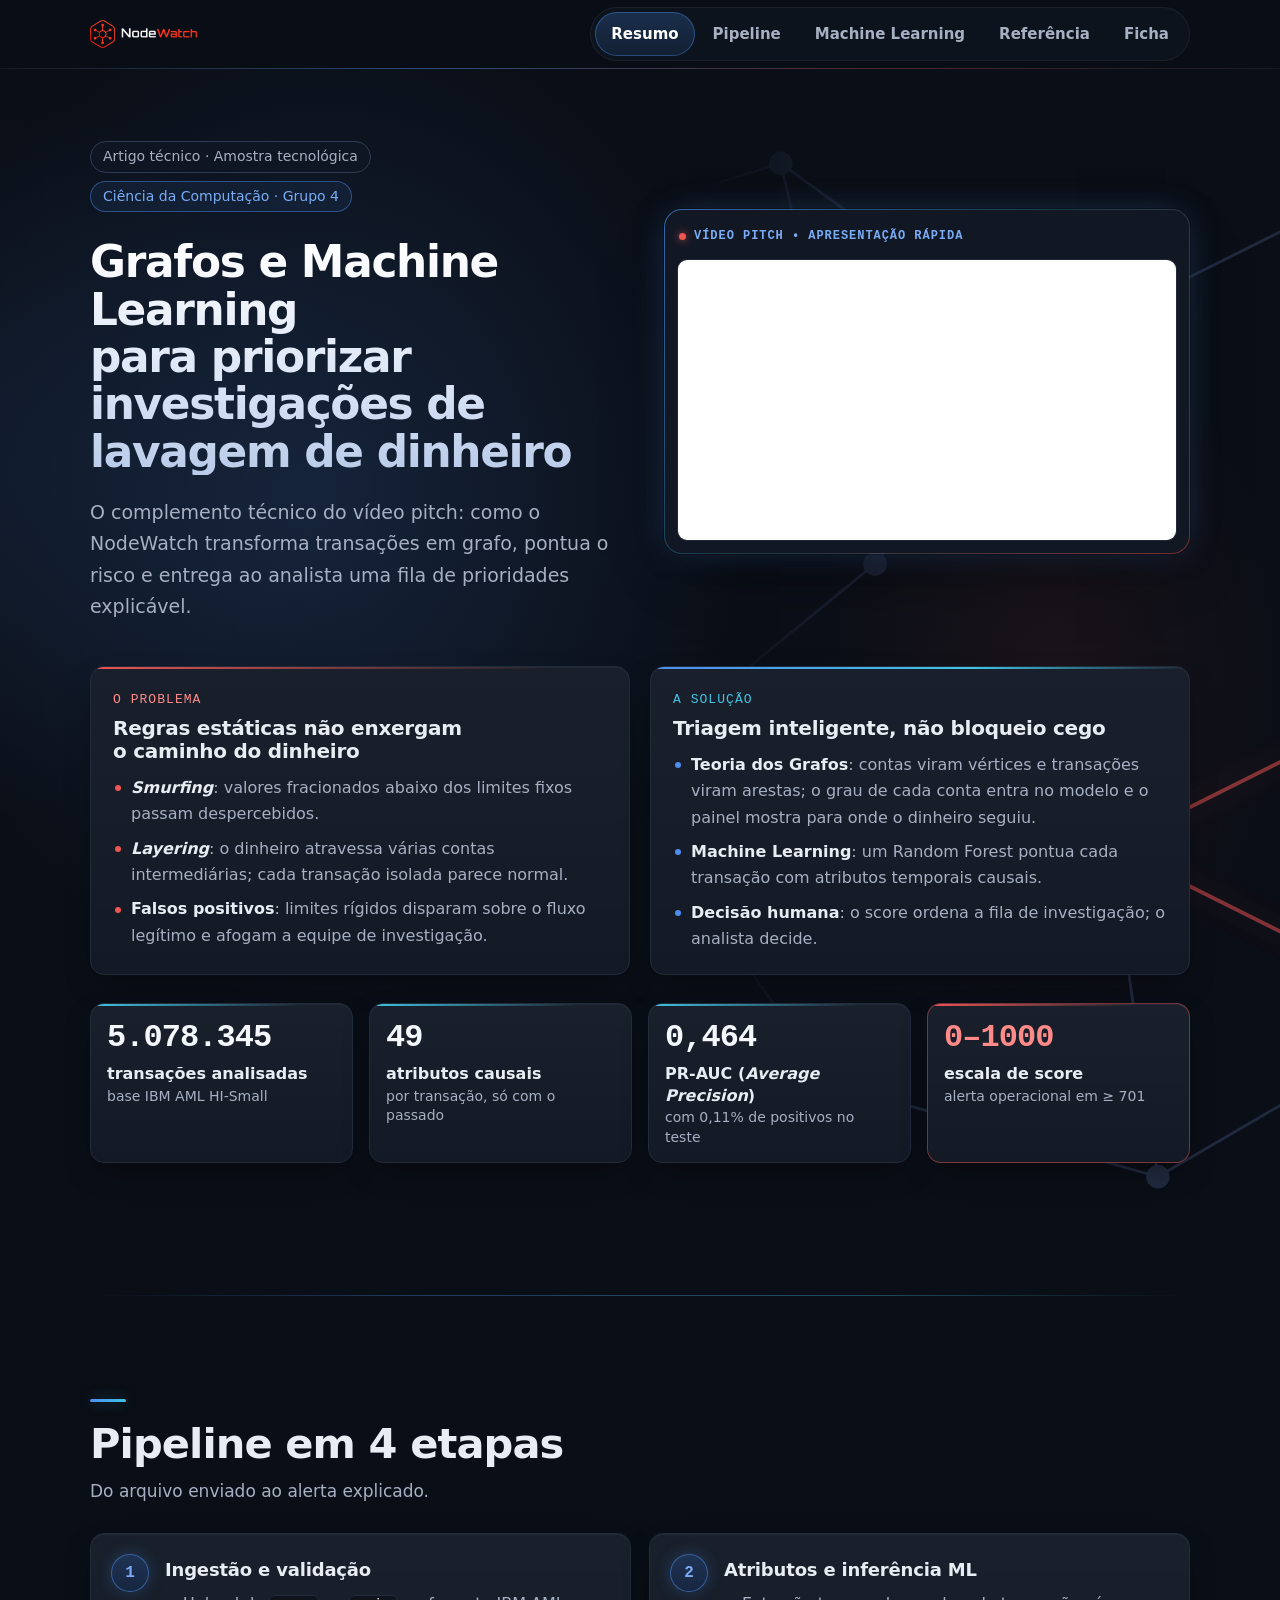
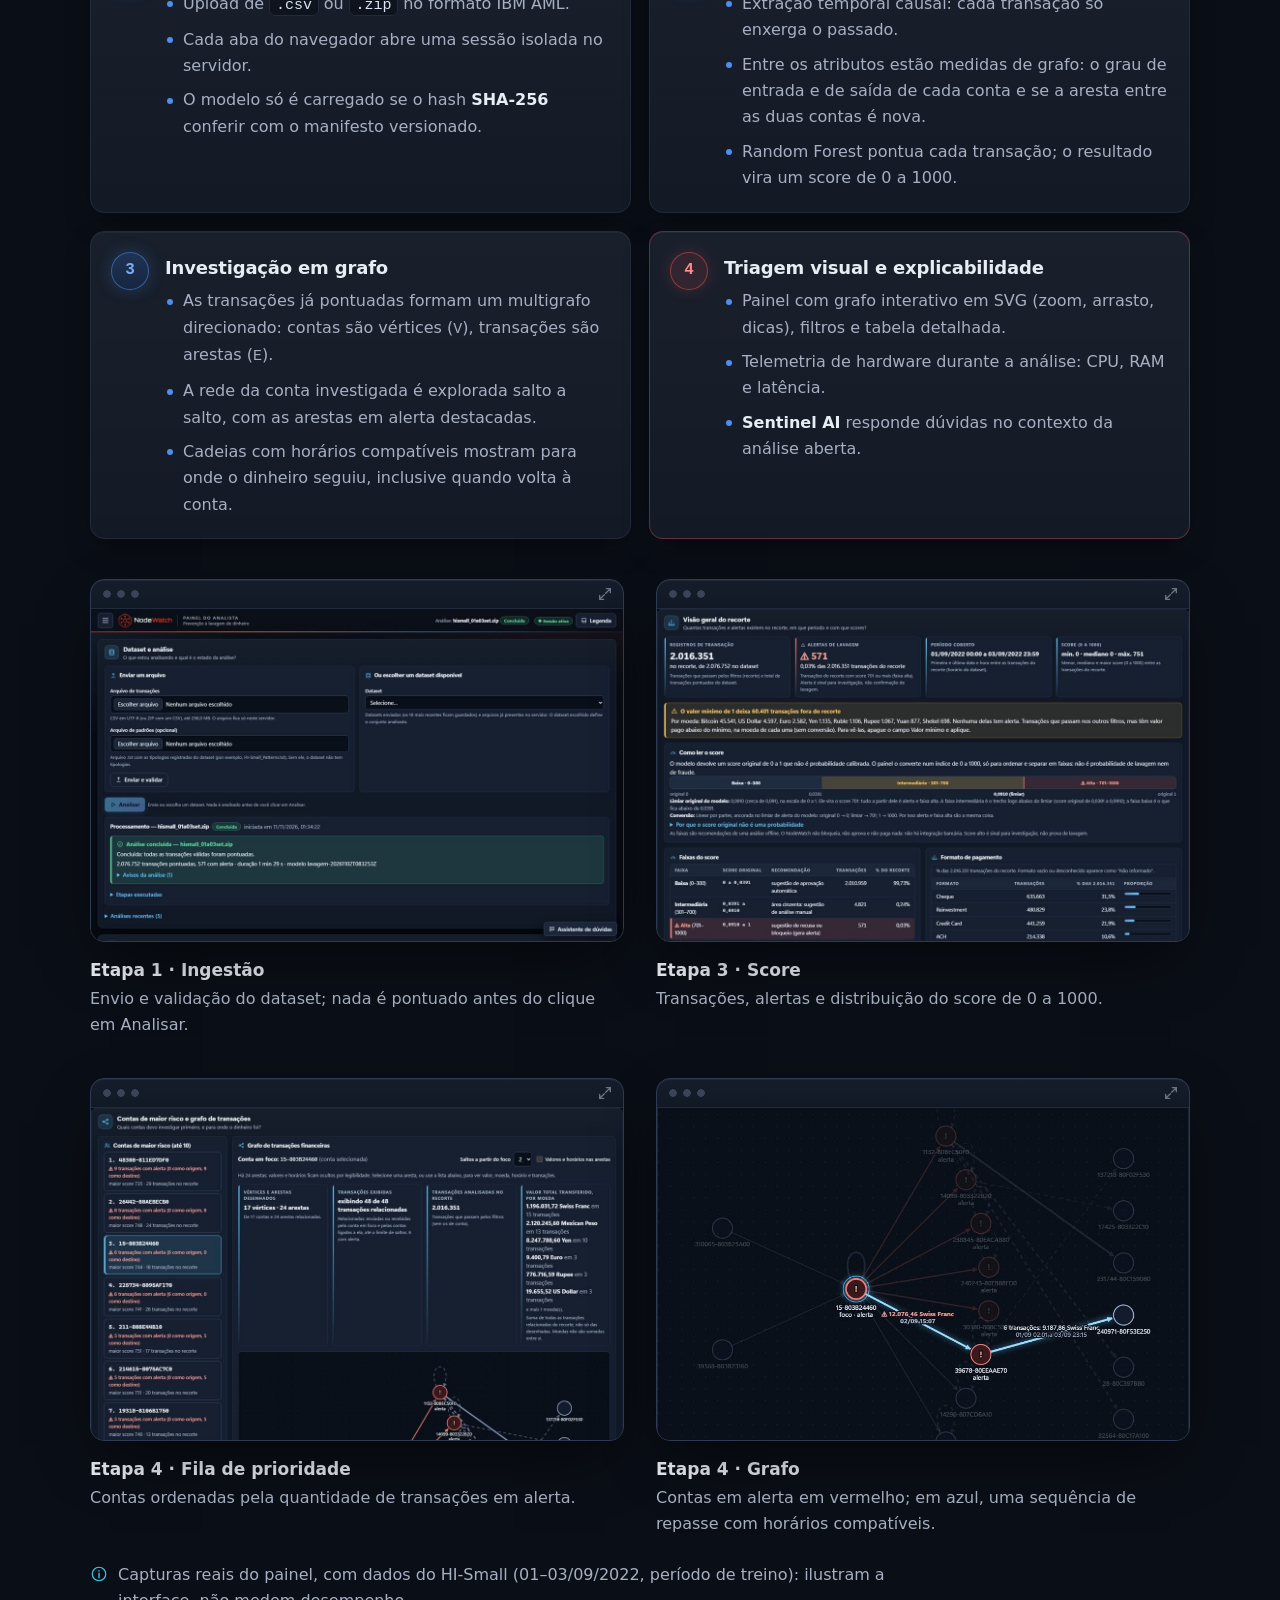
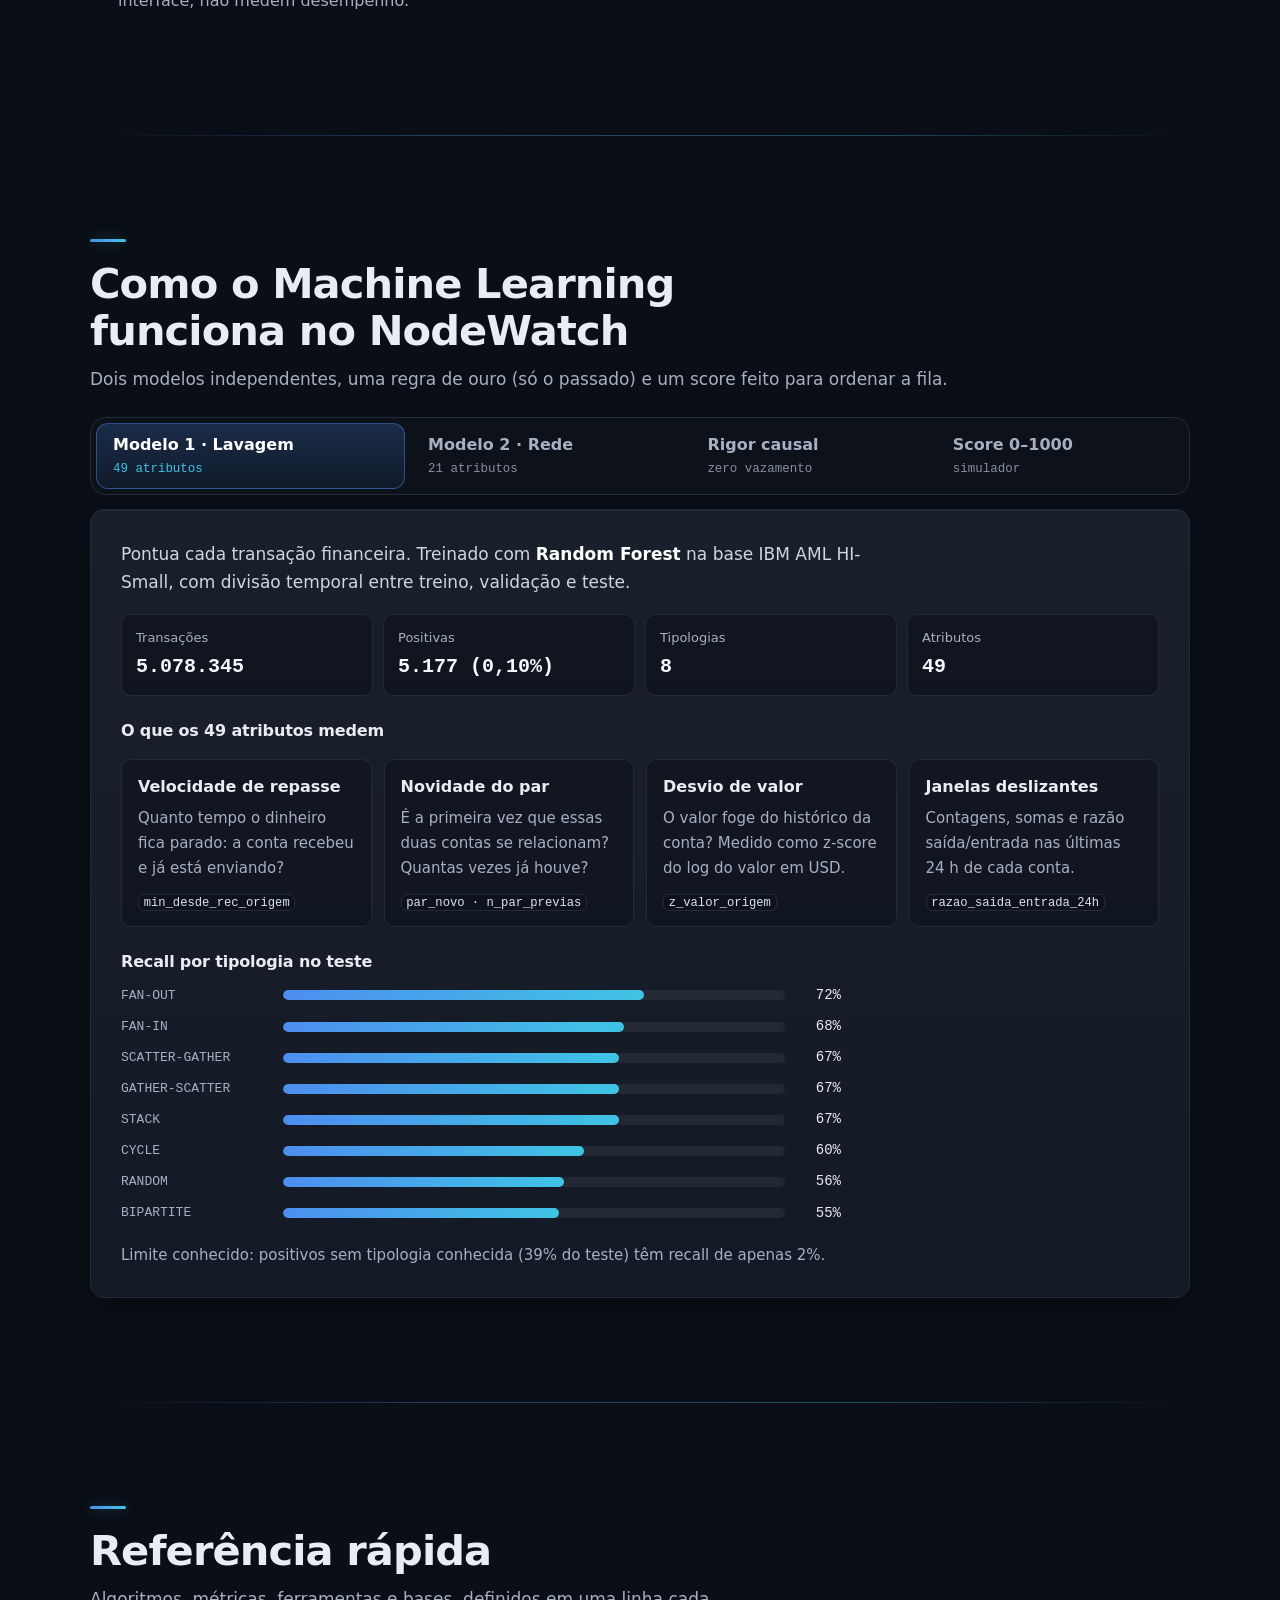
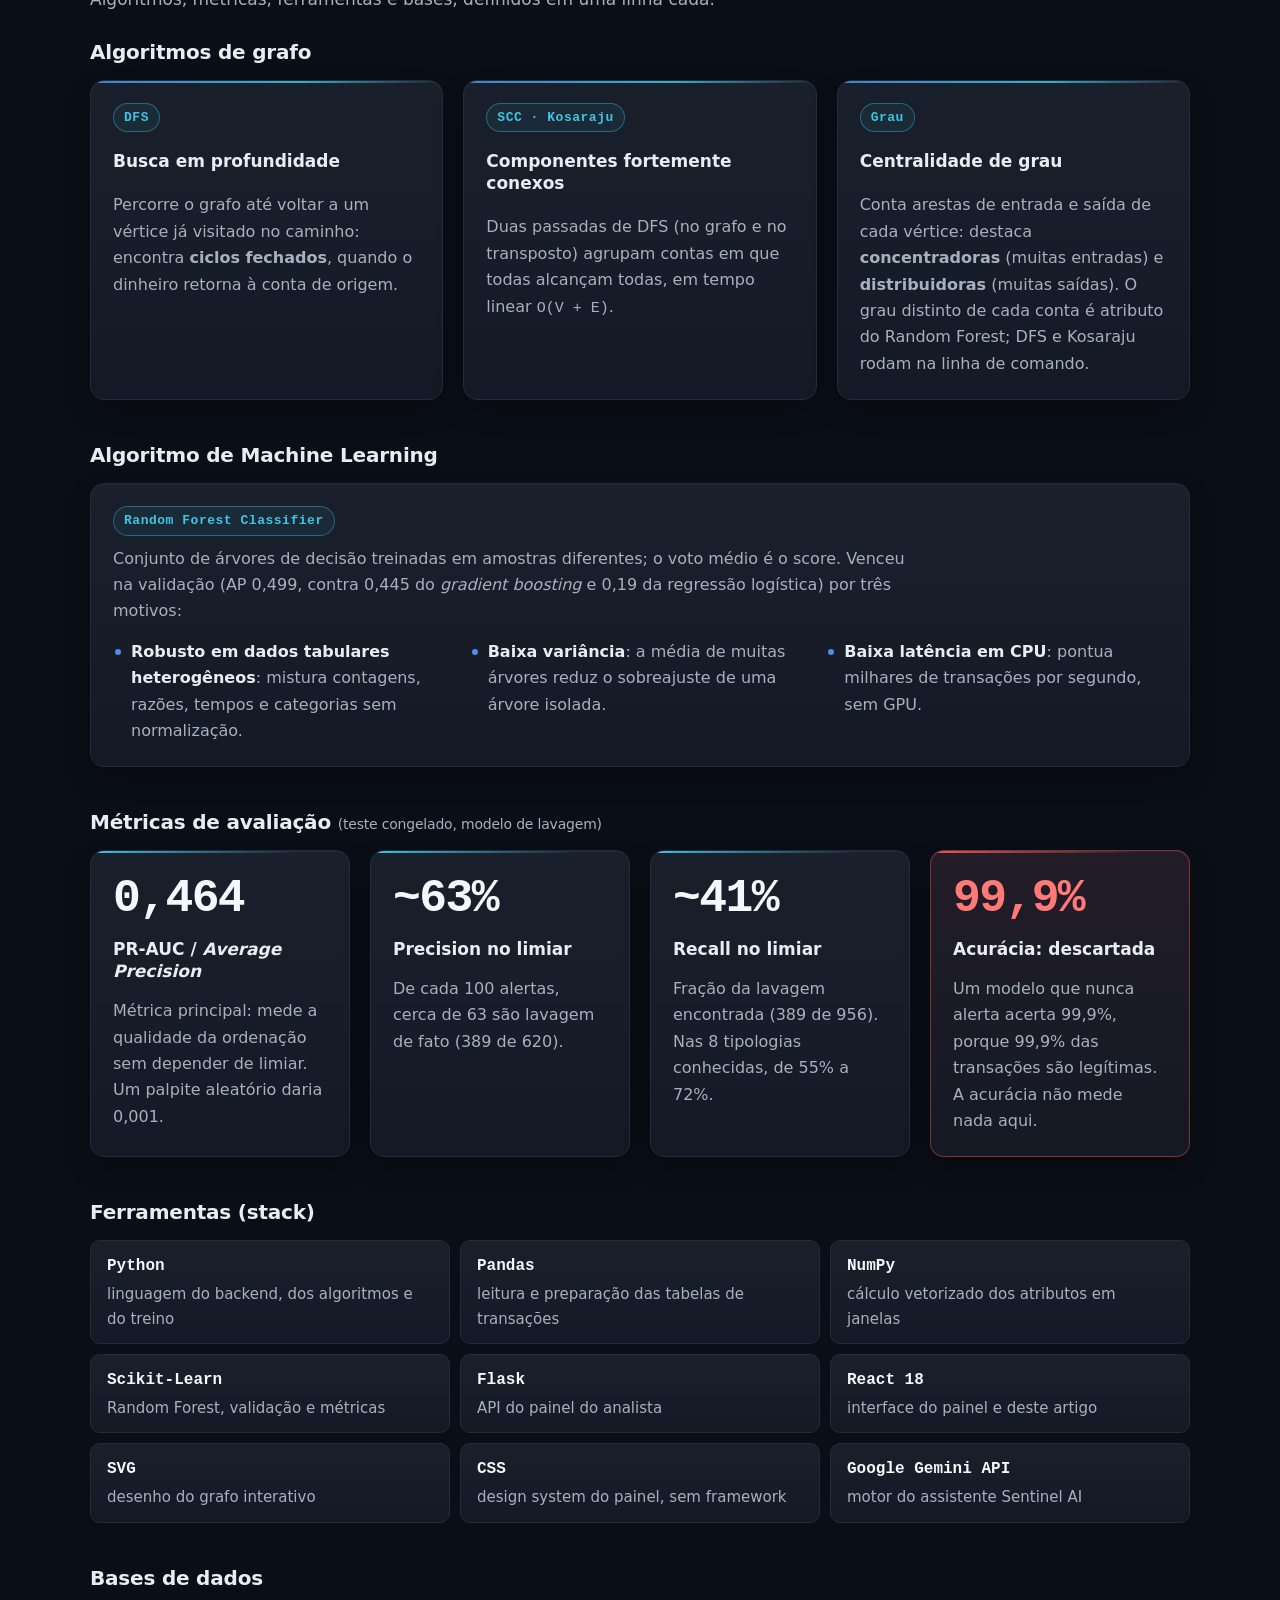
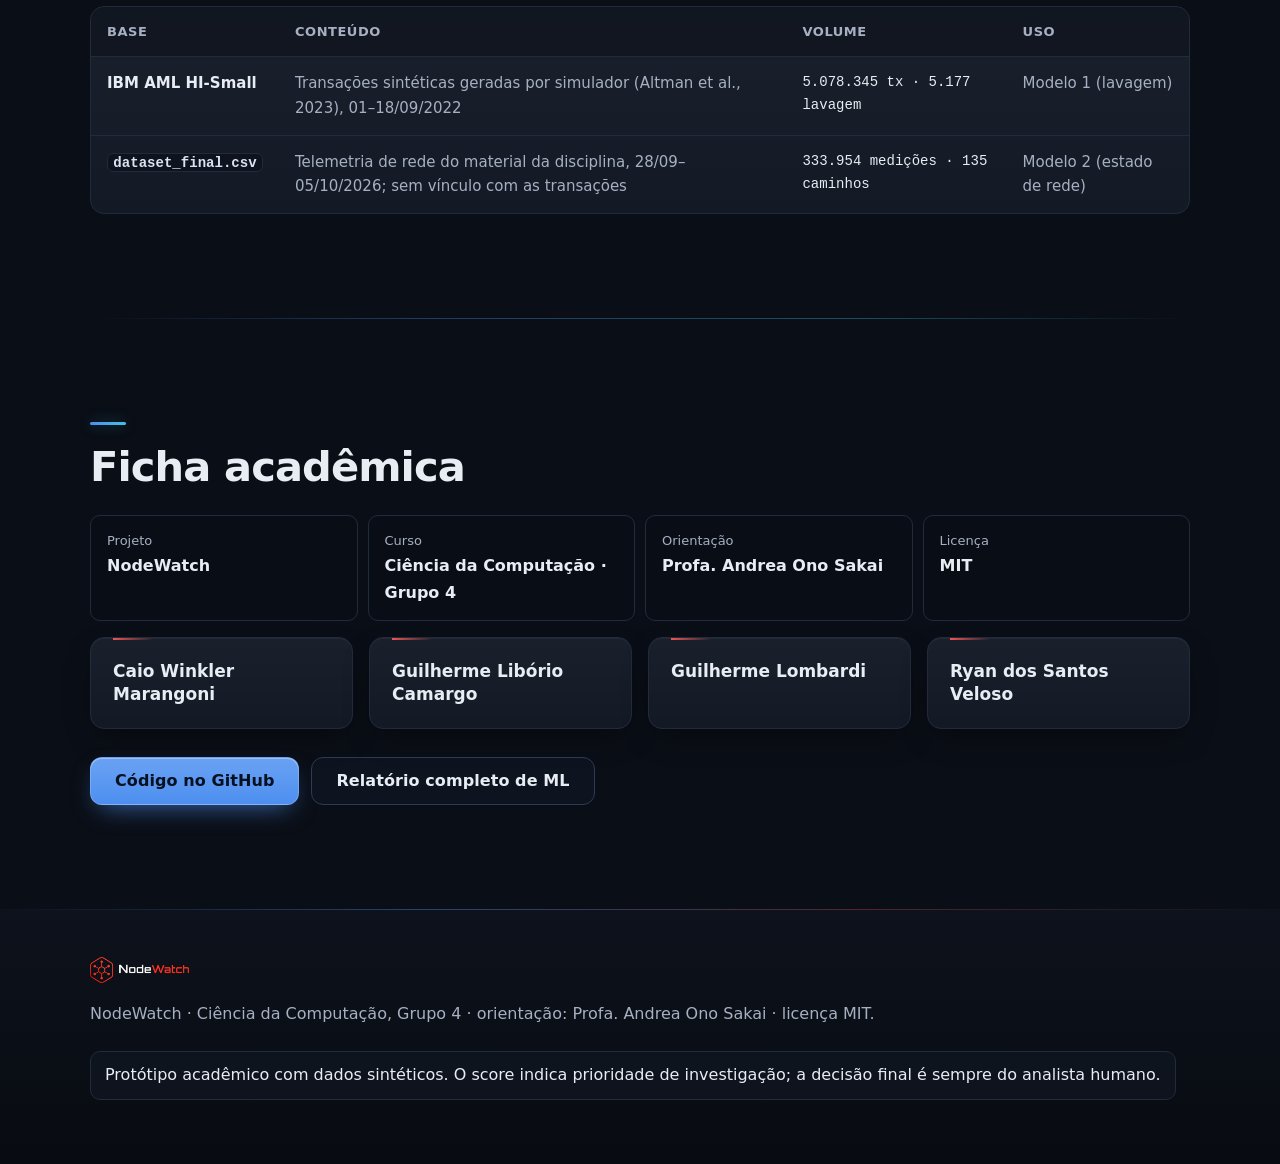
==== index.html @ bc90ecf2 "docs: decisão sobre grafos + ML, com experimento e textos corrigidos Registra a decisão sobre integr" ====
<!doctype html>
<html lang="pt-BR">
<head>
  <meta charset="utf-8">
  <meta name="viewport" content="width=device-width, initial-scale=1">
  <title>NodeWatch · Grafos e Machine Learning contra a lavagem de dinheiro</title>
  <meta name="description" content="Artigo técnico do NodeWatch: triagem de transações que combina Teoria dos Grafos e Random Forest para priorizar investigações de lavagem de dinheiro.">
  <meta name="theme-color" content="#0a0e16">
  <meta name="color-scheme" content="dark">

  <meta property="og:type" content="article">
  <meta property="og:locale" content="pt_BR">
  <meta property="og:title" content="NodeWatch · Grafos e Machine Learning contra a lavagem de dinheiro">
  <meta property="og:description" content="Triagem inteligente que combina Teoria dos Grafos e Machine Learning para priorizar investigações humanas.">
  <meta property="og:image" content="./site-assets/img/og-image.jpg">
  <meta property="og:image:width" content="1200">
  <meta property="og:image:height" content="630">
  <meta name="twitter:card" content="summary_large_image">

  <link rel="icon" href="./site-assets/img/favicon.ico" sizes="16x16 32x32 48x48">
  <link rel="apple-touch-icon" href="./site-assets/img/apple-touch-icon.png">
  <link rel="stylesheet" href="./site-assets/css/site.css">
  <script>document.documentElement.classList.add("js");</script>
  <script src="./site-assets/vendor/react-18.3.1.production.min.js" defer></script>
  <script src="./site-assets/vendor/react-dom-18.3.1.production.min.js" defer></script>
  <script src="./site-assets/js/site.js" defer></script>
  <script src="./site-assets/js/artigo.js" defer></script>
</head>
<body>
  <a class="pular" href="#conteudo">Pular para o conteúdo</a>

  <header class="cabecalho">
    <div class="cabecalho-interno">
      <a class="marca" href="#resumo" aria-label="NodeWatch, início do artigo">
        <img src="./site-assets/img/logo.png" alt="NodeWatch" width="366" height="96">
      </a>
      <button class="menu-botao" type="button" aria-expanded="false" aria-controls="menu-principal">
        <svg aria-hidden="true" viewBox="0 0 24 24" width="20" height="20"><path d="M4 7h16M4 12h16M4 17h16" stroke="currentColor" stroke-width="2" stroke-linecap="round" fill="none"/></svg>
        Menu
      </button>
      <nav id="menu-principal" class="menu" aria-label="Seções do artigo">
        <ul>
          <li><a href="#resumo">Resumo</a></li>
          <li><a href="#pipeline">Pipeline</a></li>
          <li><a href="#ml">Machine Learning</a></li>
          <li><a href="#referencia">Referência</a></li>
          <li><a href="#ficha">Ficha</a></li>
        </ul>
      </nav>
    </div>
  </header>

  <main id="conteudo">

    <!-- 1 · Abertura e resumo executivo -->
    <section id="resumo" class="secao heroi" aria-labelledby="titulo-resumo">
      <svg class="heroi-textura" aria-hidden="true" viewBox="0 0 600 520" preserveAspectRatio="xMidYMid slice">
        <g stroke="currentColor" stroke-width="1.2" fill="none">
          <path d="M60 80 L190 40 L300 120 L420 60 L540 140 M190 40 L230 210 L300 120 M230 210 L120 300 L60 80 M420 60 L470 260 L540 140 M470 260 L560 380 M120 300 L210 430 L350 470 L470 400 L560 380 M350 470 L330 330"/>
        </g>
        <g fill="currentColor">
          <circle cx="60" cy="80" r="5"/><circle cx="190" cy="40" r="5"/><circle cx="300" cy="120" r="5"/><circle cx="420" cy="60" r="5"/><circle cx="540" cy="140" r="5"/><circle cx="230" cy="210" r="5"/><circle cx="120" cy="300" r="5"/><circle cx="470" cy="260" r="5"/><circle cx="560" cy="380" r="5"/><circle cx="210" cy="430" r="5"/><circle cx="350" cy="470" r="5"/><circle cx="470" cy="400" r="5"/>
        </g>
        <g class="heroi-ciclo" fill="none" stroke-width="1.6">
          <path d="M330 330 L470 400 L470 260 Z"/>
          <circle cx="330" cy="330" r="7"/><circle cx="470" cy="400" r="7"/><circle cx="470" cy="260" r="7"/>
        </g>
      </svg>

      <div class="conteudo heroi-conteudo">
        <div class="heroi-topo">
          <div class="heroi-texto">
            <p class="selo">
              <span>Artigo técnico · Amostra tecnológica</span>
              <span>Ciência da Computação · Grupo 4</span>
            </p>
            <h1 id="titulo-resumo">Grafos e Machine Learning para priorizar investigações de lavagem de dinheiro</h1>
            <p class="subtitulo">O complemento técnico do vídeo pitch: como o NodeWatch transforma transações em grafo, pontua o risco e entrega ao analista uma fila de prioridades explicável.</p>
          </div>

          <figure class="video-card" aria-labelledby="video-etiqueta">
            <figcaption id="video-etiqueta" class="video-etiqueta">
              <span class="video-ponto" aria-hidden="true"></span>
              Vídeo pitch • Apresentação rápida
            </figcaption>
            <div class="video-quadro">
              <!-- SUBSTITUIR PELO ID DO VÍDEO NO YOUTUBE -->
              <iframe
                src="https://www.youtube.com/embed/COLE_O_ID_AQUI?rel=0"
                title="Vídeo pitch do NodeWatch"
                allow="accelerometer; autoplay; clipboard-write; encrypted-media; gyroscope; picture-in-picture; web-share"
                referrerpolicy="strict-origin-when-cross-origin"
                allowfullscreen></iframe>
            </div>
          </figure>
        </div>

        <div class="problema-solucao">
          <article class="cartao bloco-problema">
            <p class="rotulo">O problema</p>
            <h2 class="h-bloco">Regras estáticas não enxergam o caminho do dinheiro</h2>
            <ul class="lista-curta">
              <li><strong><em>Smurfing</em></strong>: valores fracionados abaixo dos limites fixos passam despercebidos.</li>
              <li><strong><em>Layering</em></strong>: o dinheiro atravessa várias contas intermediárias; cada transação isolada parece normal.</li>
              <li><strong>Falsos positivos</strong>: limites rígidos disparam sobre o fluxo legítimo e afogam a equipe de investigação.</li>
            </ul>
          </article>
          <article class="cartao bloco-solucao">
            <p class="rotulo">A solução</p>
            <h2 class="h-bloco">Triagem inteligente, não bloqueio cego</h2>
            <ul class="lista-curta">
              <li><strong>Teoria dos Grafos</strong>: contas viram vértices e transações viram arestas; o grau de cada conta entra no modelo e o painel mostra para onde o dinheiro seguiu.</li>
              <li><strong>Machine Learning</strong>: um Random Forest pontua cada transação com atributos temporais causais.</li>
              <li><strong>Decisão humana</strong>: o score ordena a fila de investigação; o analista decide.</li>
            </ul>
          </article>
        </div>

        <ul class="kpis" aria-label="Indicadores-chave">
          <li class="kpi">
            <span class="kpi-numero">5.078.345</span>
            <span class="kpi-rotulo">transações analisadas</span>
            <span class="kpi-nota">base IBM AML HI-Small</span>
          </li>
          <li class="kpi">
            <span class="kpi-numero">49</span>
            <span class="kpi-rotulo">atributos causais</span>
            <span class="kpi-nota">por transação, só com o passado</span>
          </li>
          <li class="kpi">
            <span class="kpi-numero">0,464</span>
            <span class="kpi-rotulo">PR-AUC (<em>Average Precision</em>)</span>
            <span class="kpi-nota">com 0,11% de positivos no teste</span>
          </li>
          <li class="kpi kpi-alerta">
            <span class="kpi-numero">0–1000</span>
            <span class="kpi-rotulo">escala de score</span>
            <span class="kpi-nota">alerta operacional em ≥ 701</span>
          </li>
        </ul>
      </div>
    </section>

    <!-- 2 · Etapas do pipeline -->
    <section id="pipeline" class="secao" aria-labelledby="titulo-pipeline">
      <div class="conteudo">
        <h2 id="titulo-pipeline">Pipeline em 4 etapas</h2>
        <p class="secao-subtitulo">Do arquivo enviado ao alerta explicado.</p>

        <ol class="pipeline">
          <li class="etapa-pipe">
            <span class="etapa-num">1</span>
            <div>
              <h3>Ingestão e validação</h3>
              <ul class="lista-curta">
                <li>Upload de <code>.csv</code> ou <code>.zip</code> no formato IBM AML.</li>
                <li>Cada aba do navegador abre uma sessão isolada no servidor.</li>
                <li>O modelo só é carregado se o hash <strong>SHA-256</strong> conferir com o manifesto versionado.</li>
              </ul>
            </div>
          </li>
          <li class="etapa-pipe">
            <span class="etapa-num">2</span>
            <div>
              <h3>Atributos e inferência ML</h3>
              <ul class="lista-curta">
                <li>Extração temporal causal: cada transação só enxerga o passado.</li>
                <li>Entre os atributos estão medidas de grafo: o grau de entrada e de saída de cada conta e se a aresta entre as duas contas é nova.</li>
                <li>Random Forest pontua cada transação; o resultado vira um score de 0 a 1000.</li>
              </ul>
            </div>
          </li>
          <li class="etapa-pipe">
            <span class="etapa-num">3</span>
            <div>
              <h3>Investigação em grafo</h3>
              <ul class="lista-curta">
                <li>As transações já pontuadas formam um multigrafo direcionado: contas são vértices (<span class="mono">V</span>), transações são arestas (<span class="mono">E</span>).</li>
                <li>A rede da conta investigada é explorada salto a salto, com as arestas em alerta destacadas.</li>
                <li>Cadeias com horários compatíveis mostram para onde o dinheiro seguiu, inclusive quando volta à conta.</li>
              </ul>
            </div>
          </li>
          <li class="etapa-pipe etapa-pipe-alerta">
            <span class="etapa-num">4</span>
            <div>
              <h3>Triagem visual e explicabilidade</h3>
              <ul class="lista-curta">
                <li>Painel com grafo interativo em SVG (zoom, arrasto, dicas), filtros e tabela detalhada.</li>
                <li>Telemetria de hardware durante a análise: CPU, RAM e latência.</li>
                <li><strong>Sentinel AI</strong> responde dúvidas no contexto da análise aberta.</li>
              </ul>
            </div>
          </li>
        </ol>

        <div class="telas">
          <figure class="tela">
            <button class="tela-abrir" type="button" aria-label="Ampliar imagem: Etapa 1, ingestão e validação">
              <img src="./site-assets/img/tela-dataset.jpg" width="1100" height="688" loading="lazy" alt="Painel do analista com envio de arquivo, escolha de dataset, botão Analisar e uma análise concluída">
            </button>
            <figcaption><strong>Etapa 1 · Ingestão</strong> Envio e validação do dataset; nada é pontuado antes do clique em Analisar.</figcaption>
          </figure>
          <figure class="tela">
            <button class="tela-abrir" type="button" aria-label="Ampliar imagem: Etapa 3, visão geral do score">
              <img src="./site-assets/img/tela-visao.jpg" width="1100" height="688" loading="lazy" alt="Indicadores do recorte com transações, alertas, período e score, e a explicação da escala de 0 a 1000">
            </button>
            <figcaption><strong>Etapa 3 · Score</strong> Transações, alertas e distribuição do score de 0 a 1000.</figcaption>
          </figure>
          <figure class="tela">
            <button class="tela-abrir" type="button" aria-label="Ampliar imagem: Etapa 4, contas de maior risco">
              <img src="./site-assets/img/tela-contas.jpg" width="1100" height="688" loading="lazy" alt="Lista das contas com mais transações em alerta e quadros com os números da conta em foco">
            </button>
            <figcaption><strong>Etapa 4 · Fila de prioridade</strong> Contas ordenadas pela quantidade de transações em alerta.</figcaption>
          </figure>
          <figure class="tela">
            <button class="tela-abrir" type="button" aria-label="Ampliar imagem: Etapa 4, grafo da conta em foco">
              <img src="./site-assets/img/tela-grafo.jpg" width="982" height="614" loading="lazy" alt="Grafo com a conta em foco, contas ligadas a alerta em vermelho e uma sequência de duas transações destacada em azul">
            </button>
            <figcaption><strong>Etapa 4 · Grafo</strong> Contas em alerta em vermelho; em azul, uma sequência de repasse com horários compatíveis.</figcaption>
          </figure>
        </div>
        <p class="nota">
          <svg aria-hidden="true" viewBox="0 0 24 24" width="18" height="18"><circle cx="12" cy="12" r="9" fill="none" stroke="currentColor" stroke-width="1.6"/><path d="M12 11v6M12 7.5v.5" stroke="currentColor" stroke-width="1.8" stroke-linecap="round"/></svg>
          <span>Capturas reais do painel, com dados do HI-Small (01–03/09/2022, período de treino): ilustram a interface, não medem desempenho.</span>
        </p>
      </div>
    </section>

    <!-- 3 · Como o Machine Learning funciona -->
    <section id="ml" class="secao" aria-labelledby="titulo-ml">
      <div class="conteudo">
        <h2 id="titulo-ml">Como o Machine Learning funciona no NodeWatch</h2>
        <p class="secao-subtitulo">Dois modelos independentes, uma regra de ouro (só o passado) e um score feito para ordenar a fila.</p>

        <!-- Componente React (site-assets/js/artigo.js). O conteúdo abaixo é a versão estática, substituída quando o React carrega. -->
        <div id="ml-interativo" class="ml-interativo">
          <div class="ml-estatico">
            <article class="cartao">
              <h3>Modelo 1 · Detecção de lavagem (49 atributos)</h3>
              <p>Random Forest treinado no IBM AML HI-Small: 5.078.345 transações, 5.177 positivas em 8 tipologias. Avalia velocidade de repasse, novidade do par de contas, desvio de valor e agregações em janelas deslizantes.</p>
            </article>
            <article class="cartao">
              <h3>Modelo 2 · Estado de rede (21 atributos)</h3>
              <p>Random Forest separado e independente: 333.954 medições de 135 caminhos (perda, RTT, jitter) classificadas em OK, RISCO ou FALHA. Não participa da detecção de lavagem.</p>
            </article>
            <article class="cartao">
              <h3>Rigor causal</h3>
              <p>Para pontuar uma transação no instante <span class="mono">t</span>, só entram dados de instantes <span class="mono">&lt; t</span>.</p>
            </article>
            <article class="cartao">
              <h3>Score 0–1000</h3>
              <p>0–300 fluxo basal · 301–700 zona de observação · 701–1000 alerta prioritário. Alerta é prioridade de investigação, não prova de fraude.</p>
            </article>
          </div>
        </div>
      </div>
    </section>

    <!-- 4 · Referência rápida -->
    <section id="referencia" class="secao" aria-labelledby="titulo-referencia">
      <div class="conteudo">
        <h2 id="titulo-referencia">Referência rápida</h2>
        <p class="secao-subtitulo">Algoritmos, métricas, ferramentas e bases, definidos em uma linha cada.</p>

        <h3 class="ref-grupo">Algoritmos de grafo</h3>
        <div class="cartoes cartoes-3">
          <article class="cartao">
            <p class="ref-sigla">DFS</p>
            <h4>Busca em profundidade</h4>
            <p>Percorre o grafo até voltar a um vértice já visitado no caminho: encontra <strong>ciclos fechados</strong>, quando o dinheiro retorna à conta de origem.</p>
          </article>
          <article class="cartao">
            <p class="ref-sigla">SCC · Kosaraju</p>
            <h4>Componentes fortemente conexos</h4>
            <p>Duas passadas de DFS (no grafo e no transposto) agrupam contas em que todas alcançam todas, em tempo linear <span class="mono">O(V + E)</span>.</p>
          </article>
          <article class="cartao">
            <p class="ref-sigla">Grau</p>
            <h4>Centralidade de grau</h4>
            <p>Conta arestas de entrada e saída de cada vértice: destaca <strong>concentradoras</strong> (muitas entradas) e <strong>distribuidoras</strong> (muitas saídas). O grau distinto de cada conta é atributo do Random Forest; DFS e Kosaraju rodam na linha de comando.</p>
          </article>
        </div>

        <h3 class="ref-grupo">Algoritmo de Machine Learning</h3>
        <article class="cartao ref-destaque">
          <p class="ref-sigla">Random Forest Classifier</p>
          <p>Conjunto de árvores de decisão treinadas em amostras diferentes; o voto médio é o score. Venceu na validação (AP 0,499, contra 0,445 do <em>gradient boosting</em> e 0,19 da regressão logística) por três motivos:</p>
          <ul class="lista-curta lista-colunas">
            <li><strong>Robusto em dados tabulares heterogêneos</strong>: mistura contagens, razões, tempos e categorias sem normalização.</li>
            <li><strong>Baixa variância</strong>: a média de muitas árvores reduz o sobreajuste de uma árvore isolada.</li>
            <li><strong>Baixa latência em CPU</strong>: pontua milhares de transações por segundo, sem GPU.</li>
          </ul>
        </article>

        <h3 class="ref-grupo">Métricas de avaliação <span class="ref-contexto">(teste congelado, modelo de lavagem)</span></h3>
        <div class="cartoes cartoes-4">
          <article class="cartao metrica">
            <p class="metrica-numero">0,464</p>
            <h4>PR-AUC / <em>Average Precision</em></h4>
            <p>Métrica principal: mede a qualidade da ordenação sem depender de limiar. Um palpite aleatório daria 0,001.</p>
          </article>
          <article class="cartao metrica">
            <p class="metrica-numero">~63%</p>
            <h4>Precision no limiar</h4>
            <p>De cada 100 alertas, cerca de 63 são lavagem de fato (389 de 620).</p>
          </article>
          <article class="cartao metrica">
            <p class="metrica-numero">~41%</p>
            <h4>Recall no limiar</h4>
            <p>Fração da lavagem encontrada (389 de 956). Nas 8 tipologias conhecidas, de 55% a 72%.</p>
          </article>
          <article class="cartao metrica metrica-limite">
            <p class="metrica-numero">99,9%</p>
            <h4>Acurácia: descartada</h4>
            <p>Um modelo que nunca alerta acerta 99,9%, porque 99,9% das transações são legítimas. A acurácia não mede nada aqui.</p>
          </article>
        </div>

        <h3 class="ref-grupo">Ferramentas (stack)</h3>
        <dl class="stack">
          <div><dt>Python</dt><dd>linguagem do backend, dos algoritmos e do treino</dd></div>
          <div><dt>Pandas</dt><dd>leitura e preparação das tabelas de transações</dd></div>
          <div><dt>NumPy</dt><dd>cálculo vetorizado dos atributos em janelas</dd></div>
          <div><dt>Scikit-Learn</dt><dd>Random Forest, validação e métricas</dd></div>
          <div><dt>Flask</dt><dd>API do painel do analista</dd></div>
          <div><dt>React 18</dt><dd>interface do painel e deste artigo</dd></div>
          <div><dt>SVG</dt><dd>desenho do grafo interativo</dd></div>
          <div><dt>CSS</dt><dd>design system do painel, sem framework</dd></div>
          <div><dt>Google Gemini API</dt><dd>motor do assistente Sentinel AI</dd></div>
        </dl>

        <h3 class="ref-grupo">Bases de dados</h3>
        <div class="tabela-rolagem">
          <table class="tabela">
            <thead>
              <tr><th scope="col">Base</th><th scope="col">Conteúdo</th><th scope="col">Volume</th><th scope="col">Uso</th></tr>
            </thead>
            <tbody>
              <tr>
                <th scope="row">IBM AML HI-Small</th>
                <td>Transações sintéticas geradas por simulador (Altman et al., 2023), 01–18/09/2022</td>
                <td class="mono">5.078.345 tx · 5.177 lavagem</td>
                <td>Modelo 1 (lavagem)</td>
              </tr>
              <tr>
                <th scope="row"><code>dataset_final.csv</code></th>
                <td>Telemetria de rede do material da disciplina, 28/09–05/10/2026; sem vínculo com as transações</td>
                <td class="mono">333.954 medições · 135 caminhos</td>
                <td>Modelo 2 (estado de rede)</td>
              </tr>
            </tbody>
          </table>
        </div>
      </div>
    </section>

    <!-- 5 · Ficha acadêmica -->
    <section id="ficha" class="secao" aria-labelledby="titulo-ficha">
      <div class="conteudo">
        <h2 id="titulo-ficha">Ficha acadêmica</h2>
        <dl class="ficha">
          <div><dt>Projeto</dt><dd>NodeWatch</dd></div>
          <div><dt>Curso</dt><dd>Ciência da Computação · Grupo 4</dd></div>
          <div><dt>Orientação</dt><dd>Profa. Andrea Ono Sakai</dd></div>
          <div><dt>Licença</dt><dd>MIT</dd></div>
        </dl>
        <ul class="equipe" aria-label="Integrantes">
          <li class="cartao pessoa"><span class="pessoa-nome">Caio Winkler Marangoni</span></li>
          <li class="cartao pessoa"><span class="pessoa-nome">Guilherme Libório Camargo</span></li>
          <li class="cartao pessoa"><span class="pessoa-nome">Guilherme Lombardi</span></li>
          <li class="cartao pessoa"><span class="pessoa-nome">Ryan dos Santos Veloso</span></li>
        </ul>
        <div class="botoes ficha-botoes">
          <a class="botao botao-primario" href="https://github.com/1s4ntos/NodeWatch" target="_blank" rel="noopener">Código no GitHub<span class="sr"> (abre em nova aba)</span></a>
          <a class="botao botao-secundario" href="https://github.com/1s4ntos/NodeWatch/blob/main/docs/ml/RELATORIO_ML.md" target="_blank" rel="noopener">Relatório completo de ML<span class="sr"> (abre em nova aba)</span></a>
        </div>
      </div>
    </section>
  </main>

  <footer class="rodape">
    <div class="conteudo">
      <img class="rodape-logo" src="./site-assets/img/logo.png" alt="" width="366" height="96" loading="lazy">
      <p>NodeWatch · Ciência da Computação, Grupo 4 · orientação: Profa. Andrea Ono Sakai · licença MIT.</p>
      <p class="rodape-aviso">Protótipo acadêmico com dados sintéticos. O score indica prioridade de investigação; a decisão final é sempre do analista humano.</p>
    </div>
  </footer>

  <dialog class="lightbox" aria-label="Imagem ampliada">
    <button class="lightbox-fechar" type="button" aria-label="Fechar">✕</button>
    <img class="lightbox-img" alt="">
    <p class="lightbox-legenda"></p>
  </dialog>
</body>
</html>
---- site-assets/css/site.css ----
/* NodeWatch · artigo técnico (GitHub Pages)
   Tema escuro de centro de investigação: azul-noite e grafite, acentos azul/ciano.
   Vermelho = marca e alertas · âmbar = avisos e pendências · verde = disponível. */

:root {
  --fundo: #0a0e16;
  --fundo-2: #0d121c;
  --sup-1: #111824;
  --sup-2: #16202f;
  --cartao: #131a27;
  --borda: #222b3c;
  --borda-forte: #2f3b52;
  --texto: #e8ecf3;
  --texto-2: #a7b0c2;
  --azul: #4d8eef;
  --azul-claro: #79acf5;
  --ciano: #3fc4e4;
  --vermelho: #ef5552;
  --verde: #4cb96b;
  --ambar: #e6a82f;
  --cinza: #a4abbd;
  --raio: 14px;
  --raio-p: 10px;
  --largura: 1100px;
  --margem: 16px;
  --altura-cabecalho: 60px;
  --sombra: 0 1px 0 rgba(255, 255, 255, 0.04) inset, 0 12px 32px -12px rgba(0, 0, 0, 0.55);
  --sombra-alta: 0 1px 0 rgba(255, 255, 255, 0.05) inset, 0 24px 60px -20px rgba(0, 0, 0, 0.7);
  --sup-gradiente: linear-gradient(180deg, rgba(255, 255, 255, 0.035), rgba(255, 255, 255, 0.008));
  --sans: Inter, "Segoe UI Variable Text", "Segoe UI", system-ui, -apple-system, Roboto, "Helvetica Neue", Arial, sans-serif;
  --titulo: Inter, "Segoe UI Variable Display", "Segoe UI", system-ui, -apple-system, Roboto, "Helvetica Neue", Arial, sans-serif;
  --mono: ui-monospace, "Cascadia Mono", "SFMono-Regular", Consolas, "Roboto Mono", "Liberation Mono", monospace;
  --curva: cubic-bezier(0.2, 0.7, 0.2, 1);
  color-scheme: dark;
}

@media (min-width: 768px) {
  :root { --margem: 32px; --altura-cabecalho: 68px; }
}

*, *::before, *::after { box-sizing: border-box; }

html {
  -webkit-text-size-adjust: 100%;
  text-size-adjust: 100%;
  background: var(--fundo);
}
@media (prefers-reduced-motion: no-preference) {
  html { scroll-behavior: smooth; }
}

body {
  margin: 0;
  min-height: 100vh;
  background-color: var(--fundo);
  background-image:
    radial-gradient(1100px 620px at 88% -8%, rgba(63, 196, 228, 0.07), transparent 62%),
    radial-gradient(900px 640px at -12% 6%, rgba(77, 142, 239, 0.09), transparent 60%),
    radial-gradient(1000px 700px at 50% 108%, rgba(77, 142, 239, 0.05), transparent 60%);
  color: var(--texto);
  font-family: var(--sans);
  font-size: 1rem;
  line-height: 1.65;
  overflow-x: hidden;
  -webkit-font-smoothing: antialiased;
}

/* Trama técnica de fundo: pontos discretos, só decoração. */
body::before {
  content: "";
  position: fixed;
  inset: 0;
  z-index: -1;
  pointer-events: none;
  background-image: radial-gradient(rgba(150, 180, 230, 0.085) 1px, transparent 1.3px);
  background-size: 28px 28px;
  -webkit-mask-image: linear-gradient(180deg, #000 0%, rgba(0, 0, 0, 0.55) 45%, rgba(0, 0, 0, 0.25) 100%);
  mask-image: linear-gradient(180deg, #000 0%, rgba(0, 0, 0, 0.55) 45%, rgba(0, 0, 0, 0.25) 100%);
}

img, svg { max-width: 100%; }
img { height: auto; display: block; }

a { color: var(--azul-claro); text-underline-offset: 3px; text-decoration-thickness: 1px; }
a:hover { color: #9cc2f8; text-decoration-thickness: 2px; }

:focus-visible {
  outline: 2px solid var(--ciano);
  outline-offset: 3px;
  border-radius: 6px;
}

::selection { background: rgba(77, 142, 239, 0.35); color: #fff; }

h1, h2, h3 { line-height: 1.15; margin: 0; text-wrap: balance; font-family: var(--titulo); }
h2 {
  font-size: clamp(1.75rem, 1.2rem + 1.9vw, 2.6rem);
  font-weight: 700;
  letter-spacing: -0.022em;
  margin-bottom: 1rem;
}
.cartao .mono { white-space: nowrap; }
/* Marca de seção: filete azul-ciano acima do título (decorativo). */
.secao .conteudo > h2::before {
  content: "";
  display: block;
  width: 36px;
  height: 3px;
  margin-bottom: 18px;
  border-radius: 3px;
  background: linear-gradient(90deg, var(--azul), var(--ciano));
  box-shadow: 0 0 14px rgba(63, 196, 228, 0.35);
}
h3 { font-size: 1.125rem; font-weight: 650; letter-spacing: -0.01em; }
p { margin: 0 0 1rem; }

code, .mono, kbd { font-family: var(--mono); }
code, .mono { font-size: 0.9375em; }
code {
  background: rgba(13, 18, 28, 0.85);
  border: 1px solid var(--borda);
  border-radius: 6px;
  padding: 0.06em 0.38em;
  overflow-wrap: anywhere;
  color: #d9e3f3;
}
kbd {
  font-size: 0.875em;
  padding: 0.05em 0.45em;
  border: 1px solid var(--borda-forte);
  border-bottom-width: 2px;
  border-radius: 6px;
  background: var(--sup-2);
  color: var(--texto);
}

.sr {
  position: absolute !important;
  width: 1px; height: 1px;
  overflow: hidden;
  clip: rect(0 0 0 0);
  white-space: nowrap;
}

.pular {
  position: absolute;
  left: 8px; top: -60px;
  z-index: 100;
  background: var(--azul);
  color: #06101f;
  padding: 10px 14px;
  border-radius: 8px;
  font-weight: 600;
}
.pular:focus { top: 8px; }

.conteudo {
  width: 100%;
  max-width: calc(var(--largura) + 2 * var(--margem));
  margin: 0 auto;
  padding: 0 var(--margem);
}

/* ---------- Seções e transições ---------- */

.secao {
  position: relative;
  padding: 64px 0;
  scroll-margin-top: var(--altura-cabecalho);
}
@media (min-width: 768px) {
  .secao { padding: 104px 0; }
}
/* Divisor entre seções: filete com luz no centro. */
.secao + .secao::before {
  content: "";
  position: absolute;
  top: 0;
  left: 50%;
  width: min(1100px, calc(100% - 2 * var(--margem)));
  height: 1px;
  transform: translateX(-50%);
  background: linear-gradient(90deg, transparent, rgba(77, 142, 239, 0.35) 30%, rgba(63, 196, 228, 0.35) 70%, transparent);
  pointer-events: none;
}
.secao-subtitulo { color: var(--texto-2); margin-top: -0.4rem; font-size: 1.0625rem; }

/* ---------- Cabeçalho ---------- */

.cabecalho {
  position: sticky;
  top: 0;
  z-index: 50;
  background: rgba(10, 14, 22, 0.94);
  border-bottom: 1px solid rgba(255, 255, 255, 0.06);
}
@supports ((backdrop-filter: blur(8px)) or (-webkit-backdrop-filter: blur(8px))) {
  .cabecalho {
    background: rgba(10, 14, 22, 0.72);
    -webkit-backdrop-filter: saturate(140%) blur(14px);
    backdrop-filter: saturate(140%) blur(14px);
  }
}
.cabecalho::after {
  content: "";
  position: absolute;
  left: 0; right: 0; bottom: -1px;
  height: 1px;
  background: linear-gradient(90deg, transparent, rgba(77, 142, 239, 0.4), rgba(239, 85, 82, 0.25), transparent);
  pointer-events: none;
}
.cabecalho-interno {
  display: flex;
  align-items: center;
  justify-content: space-between;
  gap: 16px;
  height: var(--altura-cabecalho);
  max-width: calc(var(--largura) + 2 * var(--margem));
  margin: 0 auto;
  padding: 0 var(--margem);
}
.marca { display: inline-flex; align-items: center; min-height: 44px; border-radius: 8px; }
.marca img { height: 28px; width: auto; }

.menu ul {
  display: flex;
  gap: 2px;
  list-style: none;
  margin: 0;
  padding: 4px;
  border: 1px solid rgba(255, 255, 255, 0.06);
  border-radius: 999px;
  background: rgba(17, 24, 36, 0.6);
}
.menu a {
  position: relative;
  display: inline-flex;
  align-items: center;
  min-height: 44px;
  padding: 0 16px;
  color: var(--texto-2);
  text-decoration: none;
  font-weight: 550;
  font-size: 0.9375rem;
  border-radius: 999px;
  transition: color 0.18s, background-color 0.18s;
}
.menu a:hover { color: var(--texto); background: rgba(255, 255, 255, 0.05); }
.menu a[aria-current] {
  color: #fff;
  background: linear-gradient(180deg, rgba(77, 142, 239, 0.22), rgba(77, 142, 239, 0.1));
  box-shadow: inset 0 0 0 1px rgba(77, 142, 239, 0.4);
}

.menu-botao {
  display: none;
  align-items: center;
  gap: 8px;
  min-height: 44px;
  padding: 0 16px;
  background: rgba(17, 24, 36, 0.7);
  color: var(--texto);
  border: 1px solid var(--borda-forte);
  border-radius: 999px;
  font: inherit;
  font-weight: 550;
  cursor: pointer;
}
.menu-botao[aria-expanded="true"] { border-color: var(--azul); }

@media (max-width: 767px) {
  .marca img { height: 24px; }
  .js .menu-botao { display: inline-flex; }
  .js .menu {
    position: absolute;
    top: var(--altura-cabecalho);
    left: 0; right: 0;
    /* Opaco: com o desfoque do cabeçalho, uma cor translúcida deixava o título vazar. */
    background: var(--fundo);
    border-bottom: 1px solid var(--borda);
    box-shadow: 0 20px 40px -20px rgba(0, 0, 0, 0.8);
    padding: 10px var(--margem) 16px;
    display: none;
  }
  .js .menu.aberto { display: block; }
  .js .menu ul { flex-direction: column; gap: 2px; border: 0; background: none; padding: 0; border-radius: 0; }
  .js .menu a { display: flex; padding: 0 14px; font-size: 1.0625rem; color: var(--texto); border-radius: 10px; }
  /* Sem JavaScript, os links ficam visíveis e roláveis na própria barra. */
  html:not(.js) .menu { overflow-x: auto; }
  html:not(.js) .menu ul { border: 0; background: none; }
  html:not(.js) .menu a { padding: 0 8px; }
}

/* ---------- Botões ---------- */

.botoes { display: flex; flex-wrap: wrap; gap: 12px; }
.botao {
  display: inline-flex;
  align-items: center;
  justify-content: center;
  gap: 8px;
  min-height: 48px;
  padding: 0 24px;
  border-radius: 12px;
  font-weight: 650;
  font-size: 1rem;
  letter-spacing: 0.005em;
  text-decoration: none;
  border: 1px solid transparent;
  transition: transform 0.18s var(--curva), box-shadow 0.18s, background-color 0.18s, border-color 0.18s;
}
.botao-primario {
  color: #06101f;
  background: linear-gradient(180deg, #6aa3f4 0%, var(--azul) 100%);
  border-color: rgba(255, 255, 255, 0.18);
  box-shadow: 0 1px 0 rgba(255, 255, 255, 0.35) inset, 0 10px 26px -10px rgba(77, 142, 239, 0.75);
}
.botao-primario:hover {
  color: #06101f;
  transform: translateY(-1px);
  box-shadow: 0 1px 0 rgba(255, 255, 255, 0.4) inset, 0 14px 32px -10px rgba(77, 142, 239, 0.85);
}
.botao-secundario {
  color: var(--texto);
  border-color: var(--borda-forte);
  background: rgba(17, 24, 36, 0.65);
}
.botao-secundario:hover {
  color: #fff;
  border-color: rgba(77, 142, 239, 0.6);
  background: rgba(77, 142, 239, 0.08);
  transform: translateY(-1px);
}

@media (max-width: 420px) {
  .botoes { gap: 10px; }
  .botoes .botao { padding: 0 17px; }
}

.link-seta {
  display: inline-flex;
  align-items: center;
  min-height: 44px;
  font-weight: 600;
  text-decoration: none;
  color: var(--azul-claro);
}
.link-seta::after { content: "→"; margin-left: 0.45em; transition: transform 0.18s var(--curva); }
.link-seta:hover::after { transform: translateX(3px); }
.link-seta:hover { text-decoration: underline; }

/* ---------- Resumo (topo) ---------- */

.heroi {
  position: relative;
  overflow: hidden;
  isolation: isolate;
  padding: 28px 0 44px;
}
@media (min-width: 768px) {
  .heroi { padding: 120px 0 132px; }
}
/* Luz ambiente localizada atrás do título. */
.heroi::before {
  content: "";
  position: absolute;
  z-index: -1;
  inset: -20% 30% 10% -20%;
  background: radial-gradient(closest-side, rgba(77, 142, 239, 0.16), transparent 75%);
  pointer-events: none;
}
.heroi::after {
  content: "";
  position: absolute;
  z-index: -1;
  right: -10%;
  top: 10%;
  width: 55%;
  height: 80%;
  background: radial-gradient(closest-side, rgba(239, 85, 82, 0.07), transparent 70%);
  pointer-events: none;
}
.heroi-textura {
  position: absolute;
  z-index: -1;
  right: -100px;
  top: 0;
  width: 680px;
  height: 100%;
  color: #2a3550;
  opacity: 0.7;
  pointer-events: none;
  -webkit-mask-image: linear-gradient(90deg, transparent 0%, #000 35%);
  mask-image: linear-gradient(90deg, transparent 0%, #000 35%);
}
.heroi-ciclo { stroke: var(--vermelho); opacity: 0.75; filter: drop-shadow(0 0 6px rgba(239, 85, 82, 0.45)); }
@media (max-width: 767px) {
  .heroi-textura { opacity: 0.32; right: -280px; }
}
.heroi-conteudo { position: relative; }

.selo {
  display: flex;
  flex-wrap: wrap;
  gap: 8px;
  font-size: 0.875rem;
  line-height: 1.4;
  margin-bottom: 18px;
}
.selo > span {
  display: inline-flex;
  flex-wrap: wrap;
  align-items: center;
  gap: 0.3em;
  padding: 5px 12px;
  border-radius: 999px;
  border: 1px solid var(--borda-forte);
  background: rgba(17, 24, 36, 0.7);
  color: var(--texto-2);
}
.selo > span:last-child {
  color: var(--azul-claro);
  border-color: rgba(77, 142, 239, 0.45);
  background: rgba(77, 142, 239, 0.08);
}

h1 {
  font-size: clamp(1.8rem, 1.05rem + 3.6vw, 3.75rem);
  font-weight: 750;
  letter-spacing: -0.03em;
  line-height: 1.08;
  max-width: 18ch;
  margin-bottom: 16px;
  color: #f3f6fb;
}
@supports ((-webkit-background-clip: text) or (background-clip: text)) {
  h1 {
    background: linear-gradient(180deg, #ffffff 0%, #dbe5f6 60%, #b9cbe9 100%);
    -webkit-background-clip: text;
    background-clip: text;
    -webkit-text-fill-color: transparent;
  }
}
.subtitulo {
  font-size: 1rem;
  color: var(--texto-2);
  max-width: 58ch;
  margin-bottom: 24px;
}
@media (min-width: 768px) {
  .subtitulo { font-size: 1.1875rem; margin-bottom: 36px; }
  .selo { margin-bottom: 26px; }
  h1 { margin-bottom: 22px; }
}

/* Topo do resumo: texto à esquerda, vídeo pitch à direita (1 coluna no celular). */
.heroi-topo {
  display: grid;
  grid-template-columns: minmax(0, 1fr);
  align-items: center;
  gap: 8px 48px;
  margin-bottom: 28px;
}
.heroi-texto > :last-child { margin-bottom: 0; }
@media (min-width: 960px) {
  .heroi { padding-top: 72px; }
  .heroi-topo { grid-template-columns: minmax(0, 1fr) minmax(0, 1fr); margin-bottom: 44px; }
  .heroi-topo h1 { font-size: clamp(2.1rem, 0.9rem + 2.3vw, 3.1rem); }
}
@media (max-width: 959px) {
  .heroi-topo { gap: 24px; }
}

/* Card do vídeo: borda luminosa sutil na paleta azul/ciano/vermelho. */
.video-card {
  position: relative;
  margin: 0;
  padding: 12px;
  border: 1px solid transparent;
  border-radius: calc(var(--raio) + 4px);
  background:
    linear-gradient(var(--sup-1), var(--sup-1)) padding-box,
    linear-gradient(135deg, rgba(77, 142, 239, 0.7), rgba(63, 196, 228, 0.25) 45%, rgba(239, 85, 82, 0.45)) border-box;
  box-shadow:
    0 0 0 1px rgba(0, 0, 0, 0.3),
    0 0 36px -8px rgba(77, 142, 239, 0.35),
    0 24px 60px -24px rgba(0, 0, 0, 0.75);
}
.video-etiqueta {
  display: inline-flex;
  align-items: center;
  gap: 8px;
  margin: 2px 2px 12px;
  font-family: var(--mono);
  font-size: 0.75rem;
  font-weight: 600;
  letter-spacing: 0.08em;
  text-transform: uppercase;
  color: var(--azul-claro);
}
.video-ponto {
  width: 7px;
  height: 7px;
  border-radius: 50%;
  background: var(--vermelho);
  box-shadow: 0 0 8px rgba(239, 85, 82, 0.8);
}
.video-quadro {
  overflow: hidden;
  border-radius: var(--raio-p);
  border: 1px solid var(--borda);
  background: #000;
}
.video-quadro iframe {
  display: block;
  width: 100%;
  aspect-ratio: 16 / 9;
  height: auto;
  border: 0;
}

.nota {
  display: flex;
  align-items: flex-start;
  gap: 10px;
  max-width: 860px;
  color: var(--texto-2);
  margin-top: 24px;
}
.nota svg { flex: none; margin-top: 3px; color: var(--ciano); }

/* ---------- Capturas do painel (pipeline) ---------- */

.telas {
  display: grid;
  gap: 32px;
  margin-top: 32px;
}
@media (min-width: 768px) {
  .telas { grid-template-columns: repeat(2, minmax(0, 1fr)); gap: 40px 32px; }
}
.tela { margin: 0; }
/* Moldura de janela: barra superior com três pontos e ícone de ampliar. */
.tela-abrir {
  display: block;
  position: relative;
  width: 100%;
  padding: 28px 0 0;
  border: 1px solid var(--borda-forte);
  border-radius: var(--raio);
  overflow: hidden;
  background:
    radial-gradient(circle at 16px 14px, #3a4459 3.5px, transparent 4px),
    radial-gradient(circle at 30px 14px, #3a4459 3.5px, transparent 4px),
    radial-gradient(circle at 44px 14px, #3a4459 3.5px, transparent 4px),
    linear-gradient(180deg, #151d2b 0, #121926 28px, var(--sup-1) 28px);
  cursor: zoom-in;
  box-shadow: var(--sombra-alta);
  transition: transform 0.22s var(--curva), border-color 0.22s, box-shadow 0.22s;
}
.tela-abrir::after {
  content: "";
  position: absolute;
  top: 6px;
  right: 10px;
  width: 16px;
  height: 16px;
  opacity: 0.6;
  background: no-repeat center / contain url("data:image/svg+xml,%3Csvg xmlns='http://www.w3.org/2000/svg' viewBox='0 0 24 24' fill='none' stroke='%23a7b0c2' stroke-width='2' stroke-linecap='round'%3E%3Cpath d='M14 4h6v6M10 20H4v-6M20 4l-7 7M4 20l7-7'/%3E%3C/svg%3E");
  pointer-events: none;
  transition: opacity 0.2s;
}
.tela-abrir img {
  width: 100%;
  aspect-ratio: 16 / 10;
  height: auto;
  object-fit: cover;
  object-position: top left;
  border-top: 1px solid var(--borda);
}
.tela-abrir:hover {
  transform: translateY(-2px);
  border-color: rgba(77, 142, 239, 0.55);
  box-shadow: var(--sombra-alta), 0 0 0 1px rgba(77, 142, 239, 0.15), 0 18px 50px -24px rgba(77, 142, 239, 0.45);
}
.tela-abrir:hover::after, .tela-abrir:focus-visible::after { opacity: 1; }
.tela-pendente {
  display: none;
  position: absolute;
  inset: 28px 0 0;
  align-items: center;
  justify-content: center;
  gap: 8px;
  color: var(--texto-2);
  background:
    repeating-linear-gradient(135deg, transparent 0 14px, rgba(42, 49, 66, 0.35) 14px 15px),
    var(--sup-1);
  font-size: 0.95rem;
}
.tela.faltando .tela-abrir { cursor: default; }
.tela.faltando img { visibility: hidden; }
.tela.faltando .tela-pendente { display: flex; }
.tela figcaption { margin-top: 14px; color: var(--texto-2); }
.tela figcaption strong { display: block; color: var(--texto); font-size: 1.0625rem; margin-bottom: 2px; }

/* Lightbox */
.lightbox {
  width: min(96vw, 1320px);
  max-width: none;
  max-height: 94vh;
  padding: 52px 14px 14px;
  border: 1px solid var(--borda-forte);
  border-radius: var(--raio);
  background: var(--fundo-2);
  color: var(--texto);
  box-shadow: 0 40px 120px rgba(0, 0, 0, 0.7);
}
.lightbox::backdrop {
  background: rgba(4, 6, 10, 0.82);
  -webkit-backdrop-filter: blur(6px);
  backdrop-filter: blur(6px);
}
.lightbox-img {
  width: 100%;
  max-height: calc(94vh - 140px);
  object-fit: contain;
  border-radius: 8px;
  border: 1px solid var(--borda);
}
.lightbox-legenda { margin: 12px 4px 0; color: var(--texto-2); }
.lightbox-legenda strong { color: var(--texto); }
.lightbox-fechar {
  position: absolute;
  top: 4px;
  right: 6px;
  width: 44px;
  height: 44px;
  border: 1px solid transparent;
  border-radius: 10px;
  background: transparent;
  color: var(--texto);
  font-size: 1.25rem;
  cursor: pointer;
}
.lightbox-fechar:hover { background: var(--sup-2); border-color: var(--borda-forte); }

/* ---------- Cartões ---------- */

.cartoes { display: grid; gap: 16px; margin: 28px 0; }
@media (min-width: 768px) {
  .cartoes-4 { grid-template-columns: repeat(2, minmax(0, 1fr)); gap: 20px; }
}
@media (min-width: 1024px) {
  .cartoes-4 { grid-template-columns: repeat(4, minmax(0, 1fr)); }
}
@media (min-width: 900px) {
  .cartoes-3 { grid-template-columns: repeat(3, minmax(0, 1fr)); gap: 20px; }
}
.cartao {
  position: relative;
  background: var(--sup-gradiente), var(--sup-1);
  border: 1px solid var(--borda);
  border-radius: var(--raio);
  padding: 22px;
  box-shadow: var(--sombra);
  transition: border-color 0.2s, box-shadow 0.2s;
}
.cartao:hover { border-color: var(--borda-forte); }
.cartao p { color: var(--texto-2); margin: 0; }

/* Cartões de técnica: filete superior e rodapé com onde a técnica roda. */
.cartoes-3 .cartao { display: flex; flex-direction: column; gap: 12px; overflow: hidden; }
.cartoes-3 .cartao::before {
  content: "";
  position: absolute;
  left: 0; right: 0; top: 0;
  height: 2px;
  background: linear-gradient(90deg, var(--azul), var(--ciano) 60%, transparent);
  opacity: 0.85;
}
.cartoes-3 .cartao h3 { font-size: 1.1875rem; }
.cartoes-3 .cartao-onde {
  margin-top: auto;
  padding: 12px 14px;
  border-radius: var(--raio-p);
  border: 1px solid rgba(77, 142, 239, 0.18);
  background: rgba(77, 142, 239, 0.06);
  font-size: 0.9375rem;
  color: #c3cddd;
}

.metrica { display: flex; flex-direction: column; gap: 8px; overflow: hidden; }
.metrica::before {
  content: "";
  position: absolute;
  left: 0; right: 0; top: 0;
  height: 2px;
  background: linear-gradient(90deg, var(--ciano), transparent 80%);
}
.metrica h3 { font-size: 1.0625rem; line-height: 1.3; }
.metrica .metrica-numero {
  font-family: var(--mono);
  font-size: clamp(2.25rem, 1.6rem + 2.4vw, 2.9rem);
  font-weight: 700;
  line-height: 1.05;
  letter-spacing: -0.035em;
  font-variant-numeric: tabular-nums;
  color: #f4f7fc;
  margin: 2px 0 6px;
}
.metrica-unidade { font-size: 0.5em; color: var(--texto-2); margin-left: 2px; letter-spacing: 0; }
.metrica-limite { border-color: rgba(239, 85, 82, 0.45); background: linear-gradient(180deg, rgba(239, 85, 82, 0.08), rgba(239, 85, 82, 0.01)), var(--sup-1); }
.metrica-limite::before { background: linear-gradient(90deg, var(--vermelho), transparent 80%); }
.metrica-limite .metrica-numero { color: #ff7a77; }

/* ---------- Equipe e rodapé ---------- */

.equipe {
  list-style: none;
  margin: 28px 0 0;
  padding: 0;
  display: grid;
  grid-template-columns: 1fr;
  gap: 16px;
}
@media (min-width: 560px) {
  .equipe { grid-template-columns: repeat(2, minmax(0, 1fr)); }
}
@media (min-width: 900px) {
  .equipe { grid-template-columns: repeat(4, minmax(0, 1fr)); }
}
.pessoa { display: flex; flex-direction: column; gap: 8px; overflow: hidden; }
.pessoa::before {
  content: "";
  position: absolute;
  left: 22px; top: 0;
  width: 40px;
  height: 2px;
  background: linear-gradient(90deg, var(--vermelho), transparent);
}
.pessoa-nome { font-weight: 650; font-size: 1.0625rem; line-height: 1.35; color: var(--texto); }
.pessoa-papel { color: var(--texto-2); }

.rodape {
  position: relative;
  background: linear-gradient(180deg, var(--fundo-2), #080b11);
  padding: 48px 0 56px;
  color: var(--texto-2);
}
.rodape::before {
  content: "";
  position: absolute;
  left: 0; right: 0; top: 0;
  height: 1px;
  background: linear-gradient(90deg, transparent, rgba(77, 142, 239, 0.4), rgba(239, 85, 82, 0.3), transparent);
}
.rodape-logo { height: 26px; width: auto; margin-bottom: 18px; }
.rodape p { margin-bottom: 8px; }
.rodape-aviso {
  display: inline-block;
  color: var(--texto);
  margin-top: 16px;
  padding: 10px 14px;
  border: 1px solid var(--borda);
  border-radius: var(--raio-p);
  background: rgba(17, 24, 36, 0.6);
}

/* ---------- Resumo: problema × solução e KPIs ---------- */

.problema-solucao { display: grid; gap: 16px; margin: 8px 0 28px; }
@media (min-width: 860px) {
  .problema-solucao { grid-template-columns: repeat(2, minmax(0, 1fr)); gap: 20px; }
}
.problema-solucao .cartao { overflow: hidden; }
.problema-solucao .cartao::before {
  content: "";
  position: absolute;
  left: 0; right: 0; top: 0;
  height: 2px;
}
.bloco-problema::before { background: linear-gradient(90deg, var(--vermelho), transparent 85%); }
.bloco-solucao::before { background: linear-gradient(90deg, var(--azul), var(--ciano) 60%, transparent); }
.rotulo {
  font-family: var(--mono);
  font-size: 0.8125rem;
  letter-spacing: 0.08em;
  text-transform: uppercase;
  margin: 0 0 6px;
}
.cartao .rotulo { margin-bottom: 6px; }
.bloco-problema .rotulo { color: #ff8a87; }
.bloco-solucao .rotulo { color: var(--ciano); }
.cartao .h-bloco { font-size: 1.25rem; font-weight: 680; letter-spacing: -0.012em; margin: 0 0 12px; }

.lista-curta { margin: 0; padding: 0; list-style: none; display: grid; gap: 8px; color: var(--texto-2); }
.lista-curta li { position: relative; padding-left: 18px; }
.lista-curta li::before {
  content: "";
  position: absolute;
  left: 2px;
  top: 0.66em;
  width: 6px;
  height: 6px;
  border-radius: 50%;
  background: var(--azul);
}
.bloco-problema .lista-curta li::before { background: var(--vermelho); }
.lista-curta strong { color: var(--texto); }

.kpis {
  list-style: none;
  margin: 0;
  padding: 0;
  display: grid;
  grid-template-columns: repeat(2, minmax(0, 1fr));
  gap: 12px;
}
@media (min-width: 1000px) {
  .kpis { grid-template-columns: repeat(4, minmax(0, 1fr)); gap: 16px; }
}
.kpi {
  position: relative;
  display: flex;
  flex-direction: column;
  gap: 2px;
  padding: 16px 16px 14px;
  border: 1px solid var(--borda);
  border-radius: var(--raio);
  background: var(--sup-gradiente), var(--sup-1);
  box-shadow: var(--sombra);
  overflow: hidden;
}
.kpi::before {
  content: "";
  position: absolute;
  left: 0; right: 0; top: 0;
  height: 2px;
  background: linear-gradient(90deg, var(--ciano), transparent 80%);
}
.kpi-numero {
  font-family: var(--mono);
  font-size: clamp(1.3rem, 0.95rem + 1.6vw, 2rem);
  font-weight: 700;
  letter-spacing: -0.03em;
  line-height: 1.15;
  font-variant-numeric: tabular-nums;
  color: #f4f7fc;
  overflow-wrap: anywhere;
}
.kpi-rotulo { font-weight: 600; color: var(--texto); line-height: 1.35; margin-top: 4px; }
.kpi-nota { font-size: 0.875rem; color: var(--texto-2); line-height: 1.4; }
.kpi-alerta { border-color: rgba(239, 85, 82, 0.45); }
.kpi-alerta::before { background: linear-gradient(90deg, var(--vermelho), transparent 80%); }
.kpi-alerta .kpi-numero { color: #ff8a87; }

/* ---------- Pipeline ---------- */

.pipeline {
  list-style: none;
  margin: 28px 0 0;
  padding: 0;
  display: grid;
  gap: 14px;
}
@media (min-width: 860px) {
  .pipeline { grid-template-columns: repeat(2, minmax(0, 1fr)); gap: 18px; }
}
.etapa-pipe {
  display: flex;
  gap: 16px;
  align-items: flex-start;
  padding: 20px;
  border: 1px solid var(--borda);
  border-radius: var(--raio);
  background: var(--sup-gradiente), var(--sup-1);
  box-shadow: var(--sombra);
}
.etapa-pipe h3 { margin: 6px 0 10px; }
.etapa-num {
  flex: none;
  display: grid;
  place-items: center;
  width: 38px;
  height: 38px;
  border-radius: 50%;
  font-family: var(--mono);
  font-weight: 700;
  color: var(--azul-claro);
  background: linear-gradient(180deg, #1f3354, #172640);
  border: 1px solid rgba(77, 142, 239, 0.55);
  box-shadow: 0 0 16px rgba(77, 142, 239, 0.25);
}
.etapa-pipe-alerta { border-color: rgba(239, 85, 82, 0.35); }
.etapa-pipe-alerta .etapa-num { color: #ff8a87; background: rgba(239, 85, 82, 0.12); border-color: rgba(239, 85, 82, 0.5); box-shadow: 0 0 16px rgba(239, 85, 82, 0.2); }
.pipeline + .telas { margin-top: 40px; }

/* ---------- Machine Learning: versão estática e abas (React) ---------- */

.ml-estatico { display: grid; gap: 16px; margin-top: 24px; }
@media (min-width: 768px) {
  .ml-estatico { grid-template-columns: repeat(2, minmax(0, 1fr)); }
}
.ml-estatico h3 { margin-bottom: 8px; }

.abas { margin-top: 24px; }
.abas-lista {
  display: flex;
  gap: 6px;
  padding: 5px;
  border: 1px solid var(--borda);
  border-radius: 16px;
  background: rgba(13, 18, 28, 0.8);
  overflow-x: auto;
  scrollbar-width: thin;
}
.aba {
  flex: 1 0 auto;
  display: flex;
  flex-direction: column;
  align-items: flex-start;
  gap: 1px;
  min-height: 52px;
  padding: 8px 16px;
  border: 1px solid transparent;
  border-radius: 12px;
  background: transparent;
  color: var(--texto-2);
  font: inherit;
  text-align: left;
  cursor: pointer;
  transition: background-color 0.18s, color 0.18s, border-color 0.18s;
}
.aba:hover { color: var(--texto); background: rgba(255, 255, 255, 0.04); }
.aba-rotulo { font-weight: 650; white-space: nowrap; }
.aba-curto { font-family: var(--mono); font-size: 0.78rem; opacity: 0.8; white-space: nowrap; }
.aba.ativa {
  color: #fff;
  border-color: rgba(77, 142, 239, 0.45);
  background: linear-gradient(180deg, rgba(77, 142, 239, 0.22), rgba(77, 142, 239, 0.08));
}
.aba.ativa .aba-curto { color: var(--ciano); opacity: 1; }

.aba-painel {
  margin-top: 14px;
  padding: 20px;
  border: 1px solid var(--borda);
  border-radius: var(--raio);
  background: var(--sup-gradiente), var(--sup-1);
  box-shadow: var(--sombra);
}
@media (min-width: 768px) { .aba-painel { padding: 30px; } }
@media (prefers-reduced-motion: no-preference) {
  .aba-painel { animation: aba-entra 0.28s var(--curva); }
}
@keyframes aba-entra { from { opacity: 0; transform: translateY(6px); } to { opacity: 1; transform: none; } }
.aba-lead { font-size: 1.0625rem; color: #cfd6e3; max-width: 72ch; }
.aba-lead strong { color: #fff; }
.aba-sub { font-size: 1rem; margin: 26px 0 12px; color: var(--texto); }
.aba-nota { color: var(--texto-2); font-size: 0.9375rem; margin: 18px 0 0; }
.aba-aviso {
  margin: 20px 0 0;
  padding: 14px 16px;
  border: 1px solid rgba(230, 168, 47, 0.45);
  border-left: 4px solid var(--ambar);
  border-radius: var(--raio-p);
  background: linear-gradient(90deg, rgba(230, 168, 47, 0.12), rgba(230, 168, 47, 0.03));
  color: var(--texto);
}

.fatos {
  display: grid;
  grid-template-columns: repeat(2, minmax(0, 1fr));
  gap: 10px;
  margin: 18px 0 0;
}
@media (min-width: 760px) { .fatos { grid-template-columns: repeat(4, minmax(0, 1fr)); } }
.fatos > div { padding: 12px 14px; border: 1px solid var(--borda); border-radius: var(--raio-p); background: rgba(10, 14, 22, 0.55); }
.fatos dt { font-size: 0.8125rem; color: var(--texto-2); }
.fatos dd { margin: 2px 0 0; font-family: var(--mono); font-size: 1.25rem; font-weight: 700; color: #f4f7fc; }

.grupos { display: grid; gap: 12px; margin-top: 18px; }
@media (min-width: 640px) { .grupos { grid-template-columns: repeat(2, minmax(0, 1fr)); } }
@media (min-width: 1000px) { .grupos { grid-template-columns: repeat(auto-fit, minmax(200px, 1fr)); } }
.grupo { padding: 14px 16px; border: 1px solid var(--borda); border-radius: var(--raio-p); background: rgba(10, 14, 22, 0.45); }
.grupo h4 { margin: 0 0 6px; font-size: 1rem; }
.grupo p { margin: 0; color: var(--texto-2); font-size: 0.9375rem; }
.grupo .grupo-exemplo { margin-top: 10px; font-size: 0.8125rem; }

.barras { list-style: none; margin: 0; padding: 0; display: grid; gap: 8px; max-width: 720px; }
.barras li { display: grid; grid-template-columns: 150px 1fr 44px; align-items: center; gap: 12px; }
.barra-nome { font-size: 0.8125rem; color: var(--texto-2); }
.barra-trilho { height: 10px; border-radius: 999px; background: rgba(255, 255, 255, 0.06); overflow: hidden; }
.barra-valor { display: block; height: 100%; border-radius: inherit; background: linear-gradient(90deg, var(--azul), var(--ciano)); }
.barra-num { font-size: 0.875rem; text-align: right; color: var(--texto); }
@media (max-width: 480px) {
  .barras li { grid-template-columns: 112px 1fr 40px; gap: 8px; }
  .barra-nome { font-size: 0.75rem; }
}

.classes-rede { display: flex; flex-wrap: wrap; gap: 8px; margin-top: 18px; }
.classe {
  font-family: var(--mono);
  font-weight: 700;
  font-size: 0.875rem;
  padding: 6px 14px;
  border-radius: 999px;
  border: 1px solid currentColor;
}
.classe-ok { color: var(--verde); background: rgba(76, 185, 107, 0.1); }
.classe-risco { color: var(--ambar); background: rgba(230, 168, 47, 0.1); }
.classe-falha { color: var(--vermelho); background: rgba(239, 85, 82, 0.1); }

/* Linha do tempo (rigor causal) */
.linha-tempo { margin-top: 20px; padding: 18px; border: 1px solid var(--borda); border-radius: var(--raio-p); background: rgba(10, 14, 22, 0.55); }
.eventos {
  position: relative;
  list-style: none;
  margin: 0 0 14px;
  padding: 0;
  display: flex;
  justify-content: space-between;
}
.eventos::before {
  content: "";
  position: absolute;
  left: 10px; right: 10px; top: 9px;
  height: 2px;
  background: var(--borda-forte);
}
.ev { position: relative; display: flex; flex-direction: column; align-items: center; gap: 6px; }
.ev-ponto { width: 20px; height: 20px; border-radius: 50%; border: 2px solid var(--borda-forte); background: var(--fundo-2); transition: background-color 0.2s, border-color 0.2s; }
.ev-rotulo { font-size: 0.75rem; color: var(--texto-2); }
.ev-passado .ev-ponto { background: var(--azul); border-color: var(--azul-claro); }
.ev-agora .ev-ponto { background: var(--vermelho); border-color: #ff8a87; box-shadow: 0 0 12px rgba(239, 85, 82, 0.6); }
.ev-agora .ev-rotulo { color: #ff8a87; font-weight: 700; }
.ev-futuro { opacity: 0.4; }
.ev-futuro .ev-ponto { border-style: dashed; }
.linha-legenda { display: flex; flex-wrap: wrap; gap: 8px 18px; margin: 12px 0 0; font-size: 0.875rem; color: var(--texto-2); }
.leg::before { content: ""; display: inline-block; width: 10px; height: 10px; border-radius: 50%; margin-right: 6px; vertical-align: -1px; box-sizing: border-box; }
.leg-passado::before { background: var(--azul); }
.leg-agora::before { background: var(--vermelho); }
.leg-futuro::before { border: 1px dashed var(--texto-2); }

/* Controles deslizantes */
.controle { display: grid; gap: 6px; font-size: 0.9375rem; color: var(--texto-2); }
.controle input[type="range"] { width: 100%; min-height: 32px; margin: 0; accent-color: var(--azul); cursor: pointer; }

/* Simulador de score */
.simulador {
  --cor-faixa: var(--verde);
  margin-top: 20px;
  padding: 20px;
  border: 1px solid var(--borda-forte);
  border-radius: var(--raio);
  background: rgba(10, 14, 22, 0.6);
  transition: border-color 0.2s;
}
.simulador.faixa-observacao { --cor-faixa: var(--ambar); }
.simulador.faixa-alerta { --cor-faixa: var(--vermelho); border-color: rgba(239, 85, 82, 0.55); }
.sim-topo { display: flex; flex-wrap: wrap; justify-content: space-between; align-items: flex-end; gap: 14px; margin-bottom: 18px; }
.sim-score { margin: 0; font-size: clamp(2.4rem, 1.8rem + 2.4vw, 3.2rem); font-weight: 700; line-height: 1; color: #fff; font-variant-numeric: tabular-nums; }
.sim-score small { font-size: 0.4em; color: var(--texto-2); font-weight: 500; }
.sim-faixa { margin: 6px 0 0; font-weight: 700; color: var(--cor-faixa); }
.sim-dados { display: flex; flex-wrap: wrap; gap: 8px 22px; margin: 0; }
.sim-dados dt { font-size: 0.8125rem; color: var(--texto-2); }
.sim-dados dd { margin: 0; color: var(--texto); }
.regua { position: relative; display: flex; height: 14px; }
.regua-faixa { height: 100%; }
.r-basal { width: 30%; background: rgba(76, 185, 107, 0.55); border-radius: 999px 0 0 999px; }
.r-observacao { width: 40%; background: rgba(230, 168, 47, 0.55); }
.r-alerta { width: 30%; background: rgba(239, 85, 82, 0.65); border-radius: 0 999px 999px 0; }
.regua-marcador {
  position: absolute;
  top: -5px;
  width: 4px;
  height: 24px;
  margin-left: -2px;
  border-radius: 2px;
  background: #fff;
  box-shadow: 0 0 0 2px var(--fundo), 0 0 12px rgba(255, 255, 255, 0.6);
  transition: left 0.12s linear;
}
.regua-rotulos { position: relative; height: 22px; margin: 6px 0 10px; font-size: 0.75rem; color: var(--texto-2); }
.regua-rotulos span { position: absolute; transform: translateX(-50%); }
.regua-rotulos span:nth-child(1) { left: 0; transform: none; }
.regua-rotulos span:nth-child(2) { left: 30%; }
.regua-rotulos span:nth-child(3) { left: 70%; }
.regua-rotulos span:nth-child(4) { right: 0; transform: none; }
.atalhos { display: flex; flex-wrap: wrap; align-items: center; gap: 8px; margin-top: 12px; font-size: 0.875rem; color: var(--texto-2); }
.atalho {
  min-width: 52px;
  min-height: 36px;
  padding: 0 12px;
  border: 1px solid var(--borda-forte);
  border-radius: 999px;
  background: var(--sup-2);
  color: var(--texto);
  font-family: var(--mono);
  font-size: 0.875rem;
  cursor: pointer;
}
.atalho:hover { border-color: var(--azul); }
.sim-leitura { margin: 14px 0 0; color: var(--texto); }

.faixas-lista { display: grid; gap: 12px; margin-top: 16px; }
@media (min-width: 760px) { .faixas-lista { grid-template-columns: repeat(3, minmax(0, 1fr)); } }
.faixa-item { --cor: var(--verde); padding: 14px 16px; border: 1px solid var(--borda); border-left: 4px solid var(--cor); border-radius: var(--raio-p); background: rgba(10, 14, 22, 0.45); transition: border-color 0.2s, background-color 0.2s; }
.faixa-item p { margin: 0; color: var(--texto-2); font-size: 0.9375rem; }
.faixa-item p.mono { color: var(--cor); font-weight: 700; font-size: 0.875rem; }
.faixa-item h4 { margin: 4px 0 6px; font-size: 1rem; }
.faixa-item.faixa-observacao { --cor: var(--ambar); }
.faixa-item.faixa-alerta { --cor: var(--vermelho); }
.faixa-item.ativa { border-color: var(--cor); background: rgba(255, 255, 255, 0.04); }

/* ---------- Referência rápida ---------- */

.ref-grupo { font-size: 1.25rem; margin: 44px 0 0; }
.secao-subtitulo + .ref-grupo { margin-top: 28px; }
.ref-grupo + .cartoes { margin-top: 16px; }
.ref-contexto { font-size: 0.875rem; font-weight: 500; color: var(--texto-2); }
.cartao h4 { margin: 0 0 8px; font-size: 1.0625rem; line-height: 1.3; font-family: var(--titulo); }
.cartao .ref-sigla {
  display: inline-block;
  font-family: var(--mono);
  font-size: 0.8125rem;
  font-weight: 700;
  letter-spacing: 0.04em;
  color: var(--ciano);
  padding: 3px 10px;
  border: 1px solid rgba(63, 196, 228, 0.4);
  border-radius: 999px;
  background: rgba(63, 196, 228, 0.07);
  margin: 0 0 10px;
  align-self: flex-start;
}
.cartoes-3 .cartao .ref-sigla + h4 { margin-top: -4px; }
.ref-destaque { margin-top: 16px; }
.ref-destaque > p { max-width: 80ch; }
.ref-destaque .lista-curta { margin-top: 14px; }
@media (min-width: 900px) {
  .lista-colunas { grid-template-columns: repeat(3, minmax(0, 1fr)); gap: 16px; }
}

.stack {
  display: grid;
  gap: 10px;
  margin: 16px 0 0;
}
@media (min-width: 640px) { .stack { grid-template-columns: repeat(2, minmax(0, 1fr)); } }
@media (min-width: 1000px) { .stack { grid-template-columns: repeat(3, minmax(0, 1fr)); } }
.stack > div {
  display: flex;
  flex-direction: column;
  gap: 2px;
  padding: 12px 16px;
  border: 1px solid var(--borda);
  border-radius: var(--raio-p);
  background: var(--sup-gradiente), var(--sup-1);
}
.stack dt { font-family: var(--mono); font-weight: 700; color: #f4f7fc; }
.stack dd { margin: 0; color: var(--texto-2); font-size: 0.9375rem; }

.tabela-rolagem {
  margin-top: 16px;
  overflow-x: auto;
  border: 1px solid var(--borda);
  border-radius: var(--raio);
  background: var(--sup-gradiente), var(--sup-1);
}
.tabela { width: 100%; min-width: 640px; border-collapse: collapse; font-size: 0.9375rem; }
.tabela th, .tabela td { padding: 14px 16px; text-align: left; vertical-align: top; border-bottom: 1px solid var(--borda); }
.tabela thead th { font-size: 0.8125rem; letter-spacing: 0.04em; text-transform: uppercase; color: var(--texto-2); font-weight: 600; background: rgba(10, 14, 22, 0.5); }
.tabela tbody tr:last-child > * { border-bottom: 0; }
.tabela tbody th { color: var(--texto); font-weight: 650; white-space: nowrap; }
.tabela td { color: var(--texto-2); }
.tabela td.mono { font-size: 0.875rem; color: var(--texto); }

/* ---------- Ficha acadêmica ---------- */

.ficha {
  display: grid;
  grid-template-columns: repeat(2, minmax(0, 1fr));
  gap: 10px;
  margin: 24px 0 0;
}
@media (min-width: 900px) { .ficha { grid-template-columns: repeat(4, minmax(0, 1fr)); } }
.ficha > div { padding: 14px 16px; border: 1px solid var(--borda); border-radius: var(--raio-p); background: rgba(10, 14, 22, 0.55); }
.ficha dt { font-size: 0.8125rem; color: var(--texto-2); }
.ficha dd { margin: 2px 0 0; font-weight: 650; color: var(--texto); }
.ficha + .equipe { margin-top: 16px; }
.ficha-botoes { margin-top: 28px; }

/* ---------- Entrada suave dos blocos (só com JS e sem movimento reduzido) ---------- */

.revelar {
  opacity: 0;
  transform: translateY(14px);
  transition: opacity 0.55s var(--curva), transform 0.55s var(--curva);
}
.revelar.visivel { opacity: 1; transform: none; }

/* ---------- Movimento reduzido ---------- */

@media (prefers-reduced-motion: reduce) {
  *, *::before, *::after {
    transition: none !important;
    animation: none !important;
  }
  .revelar { opacity: 1; transform: none; }
  .botao:hover, .tela-abrir:hover { transform: none; }
  .regua-marcador { transition: none; }
}
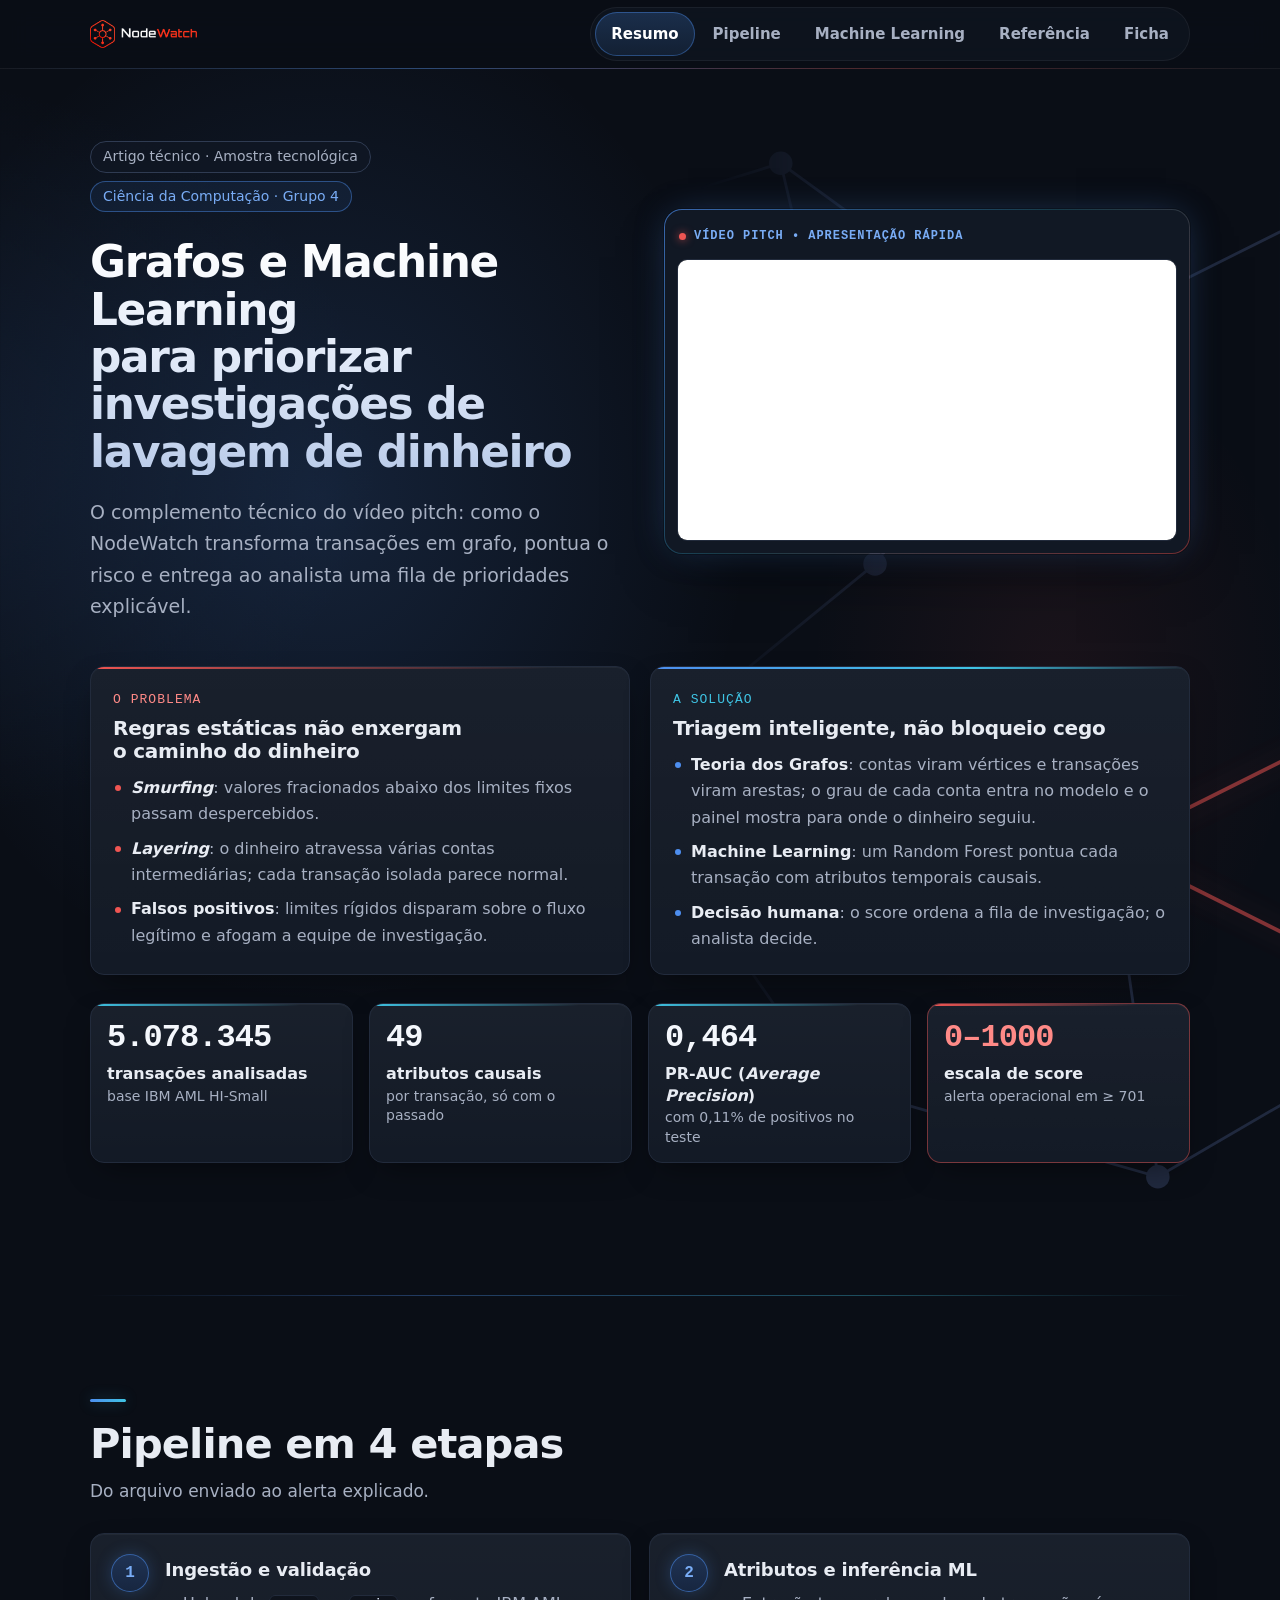
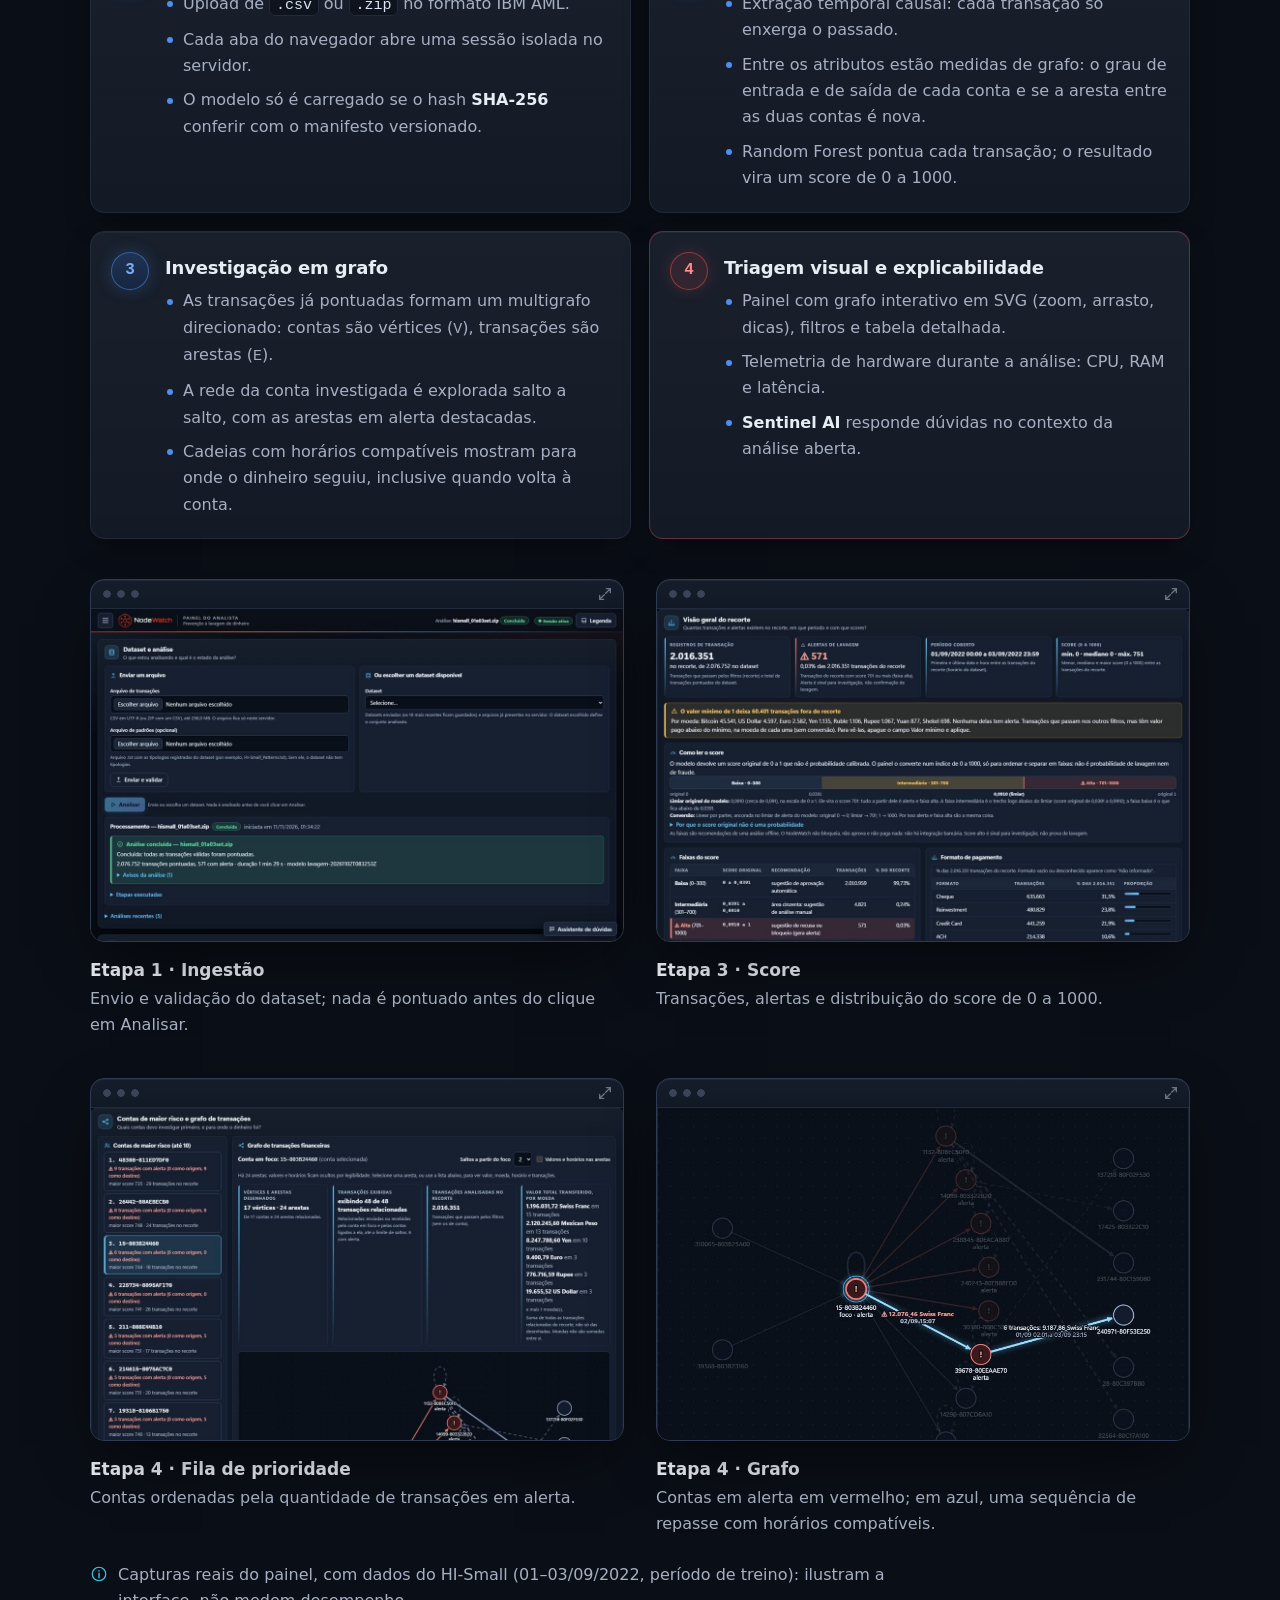
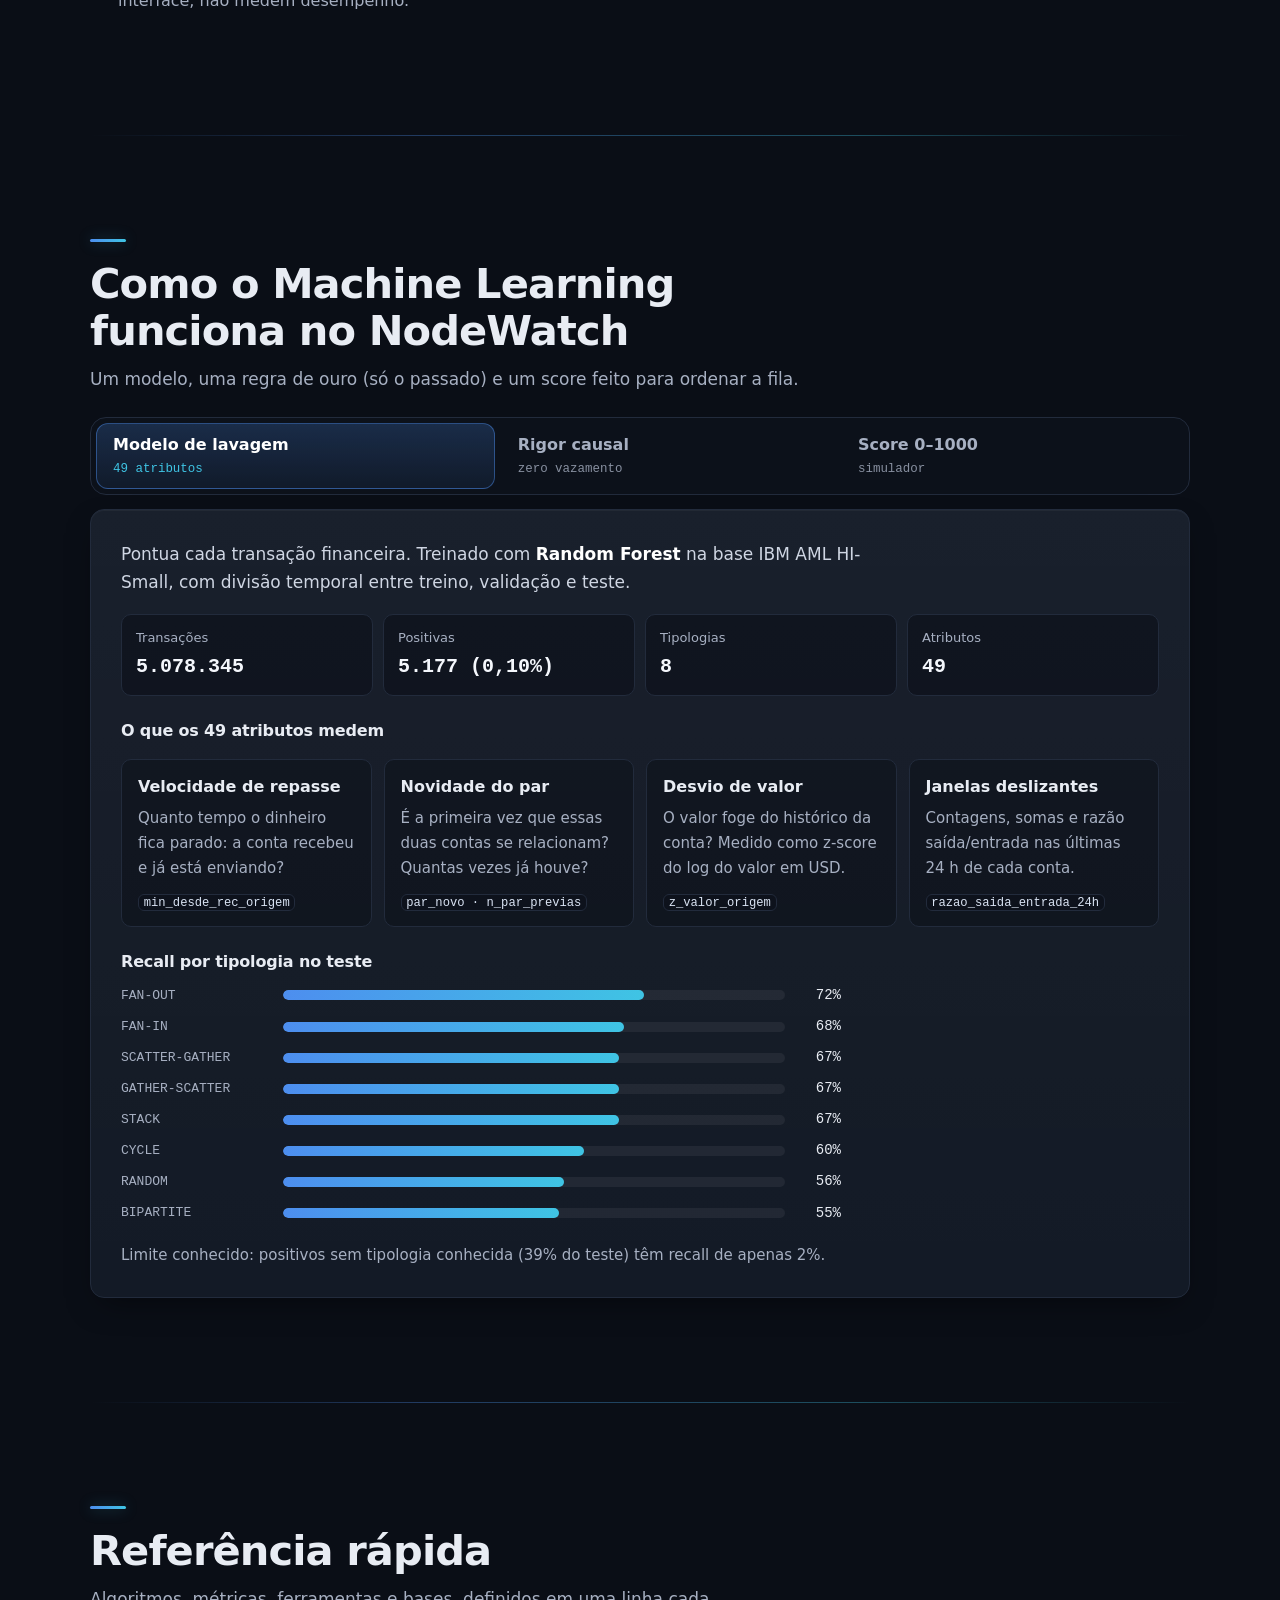
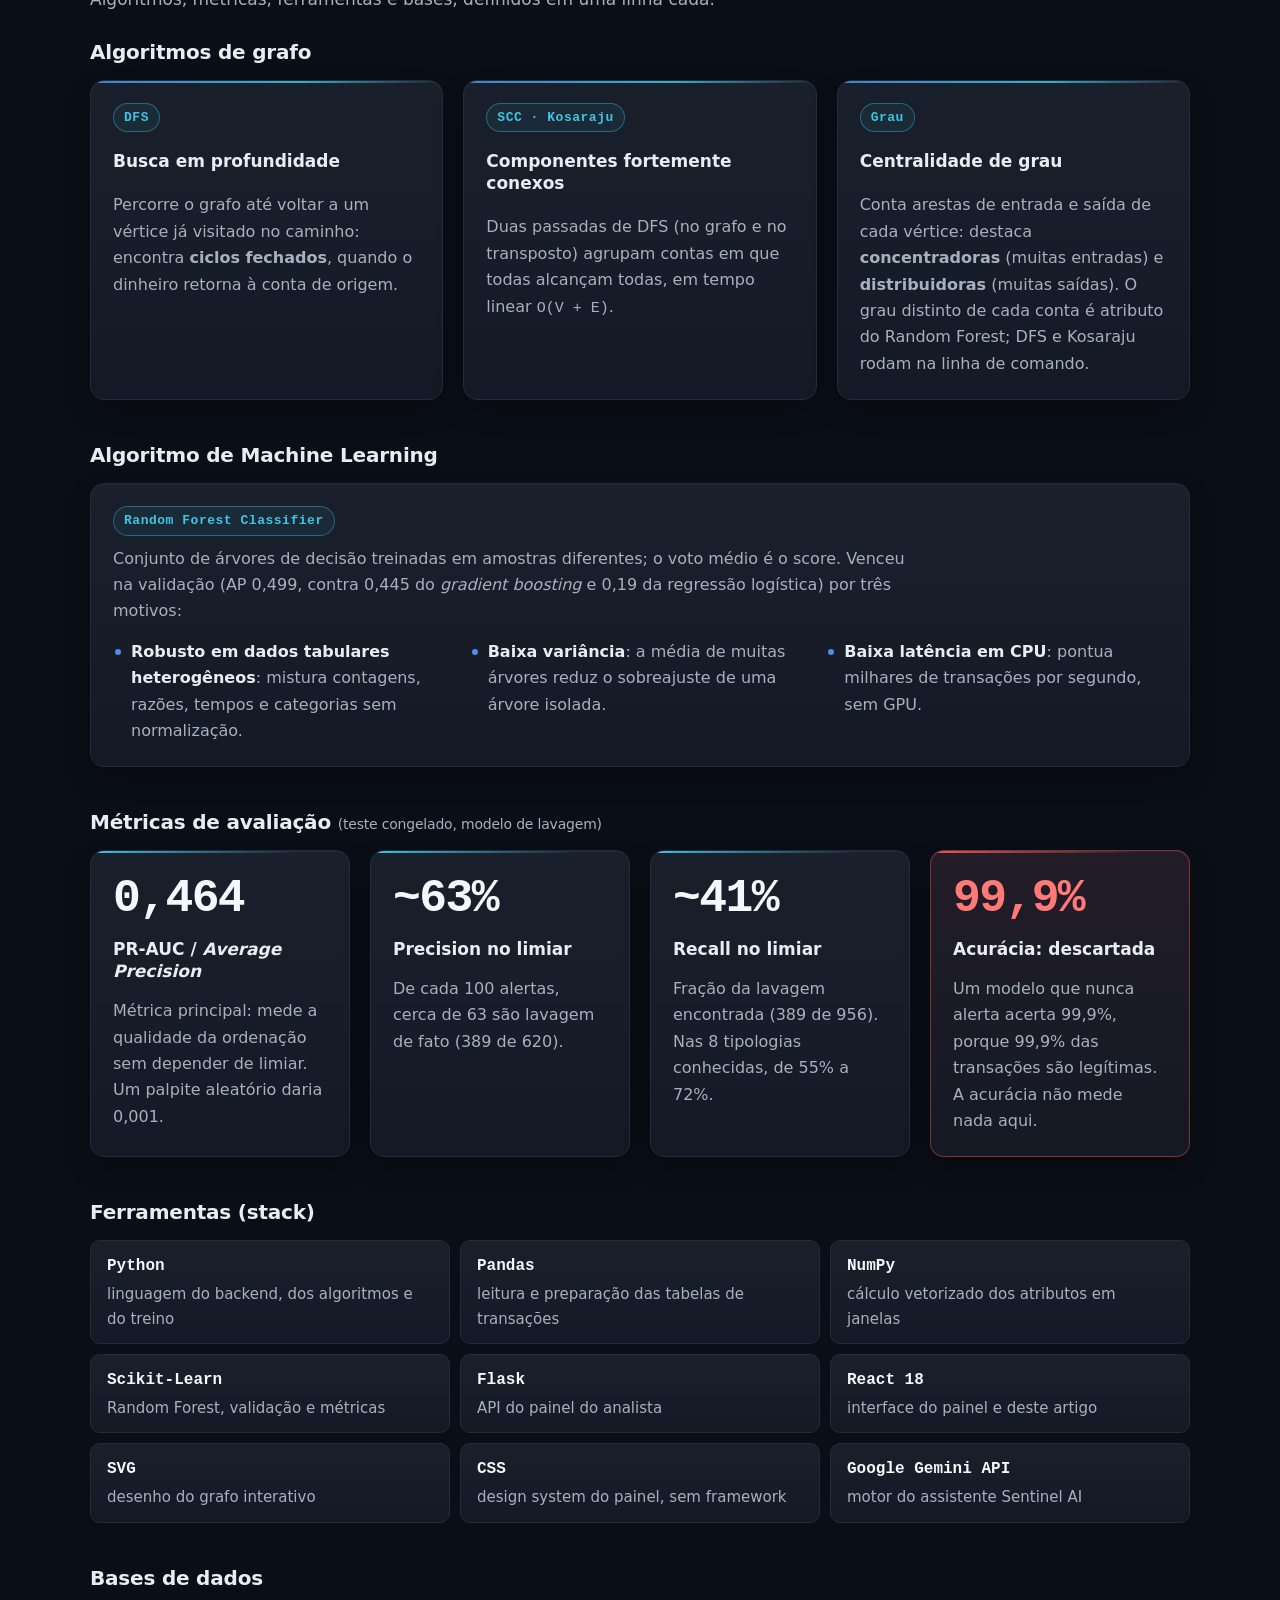
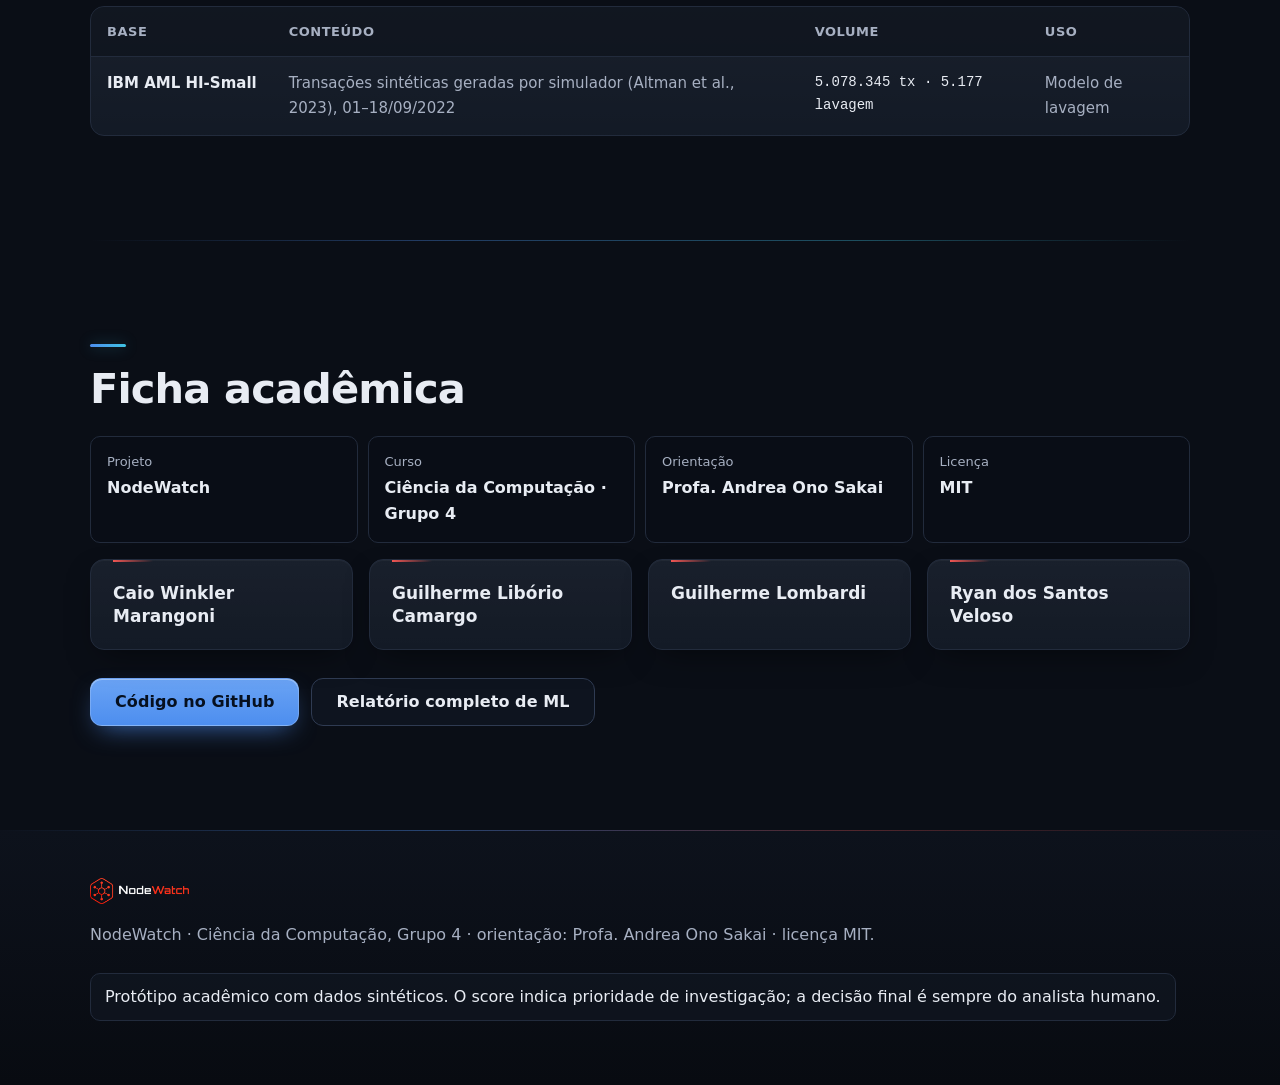
==== commit 93b94e6d: "docs(site): tira do site o modelo de estado de rede A seção de Machine Learning deixa de apresentar " ====
--- a/index.html
+++ b/index.html
@@ -231,18 +231,14 @@
     <section id="ml" class="secao" aria-labelledby="titulo-ml">
       <div class="conteudo">
         <h2 id="titulo-ml">Como o Machine Learning funciona no NodeWatch</h2>
-        <p class="secao-subtitulo">Dois modelos independentes, uma regra de ouro (só o passado) e um score feito para ordenar a fila.</p>
+        <p class="secao-subtitulo">Um modelo, uma regra de ouro (só o passado) e um score feito para ordenar a fila.</p>
 
         <!-- Componente React (site-assets/js/artigo.js). O conteúdo abaixo é a versão estática, substituída quando o React carrega. -->
         <div id="ml-interativo" class="ml-interativo">
           <div class="ml-estatico">
             <article class="cartao">
-              <h3>Modelo 1 · Detecção de lavagem (49 atributos)</h3>
+              <h3>Modelo · Detecção de lavagem (49 atributos)</h3>
               <p>Random Forest treinado no IBM AML HI-Small: 5.078.345 transações, 5.177 positivas em 8 tipologias. Avalia velocidade de repasse, novidade do par de contas, desvio de valor e agregações em janelas deslizantes.</p>
-            </article>
-            <article class="cartao">
-              <h3>Modelo 2 · Estado de rede (21 atributos)</h3>
-              <p>Random Forest separado e independente: 333.954 medições de 135 caminhos (perda, RTT, jitter) classificadas em OK, RISCO ou FALHA. Não participa da detecção de lavagem.</p>
             </article>
             <article class="cartao">
               <h3>Rigor causal</h3>
@@ -341,13 +337,7 @@
                 <th scope="row">IBM AML HI-Small</th>
                 <td>Transações sintéticas geradas por simulador (Altman et al., 2023), 01–18/09/2022</td>
                 <td class="mono">5.078.345 tx · 5.177 lavagem</td>
-                <td>Modelo 1 (lavagem)</td>
-              </tr>
-              <tr>
-                <th scope="row"><code>dataset_final.csv</code></th>
-                <td>Telemetria de rede do material da disciplina, 28/09–05/10/2026; sem vínculo com as transações</td>
-                <td class="mono">333.954 medições · 135 caminhos</td>
-                <td>Modelo 2 (estado de rede)</td>
+                <td>Modelo de lavagem</td>
               </tr>
             </tbody>
           </table>
--- a/site-assets/css/site.css
+++ b/site-assets/css/site.css
@@ -998,18 +998,6 @@
   .barra-nome { font-size: 0.75rem; }
 }
 
-.classes-rede { display: flex; flex-wrap: wrap; gap: 8px; margin-top: 18px; }
-.classe {
-  font-family: var(--mono);
-  font-weight: 700;
-  font-size: 0.875rem;
-  padding: 6px 14px;
-  border-radius: 999px;
-  border: 1px solid currentColor;
-}
-.classe-ok { color: var(--verde); background: rgba(76, 185, 107, 0.1); }
-.classe-risco { color: var(--ambar); background: rgba(230, 168, 47, 0.1); }
-.classe-falha { color: var(--vermelho); background: rgba(239, 85, 82, 0.1); }
 
 /* Linha do tempo (rigor causal) */
 .linha-tempo { margin-top: 20px; padding: 18px; border: 1px solid var(--borda); border-radius: var(--raio-p); background: rgba(10, 14, 22, 0.55); }
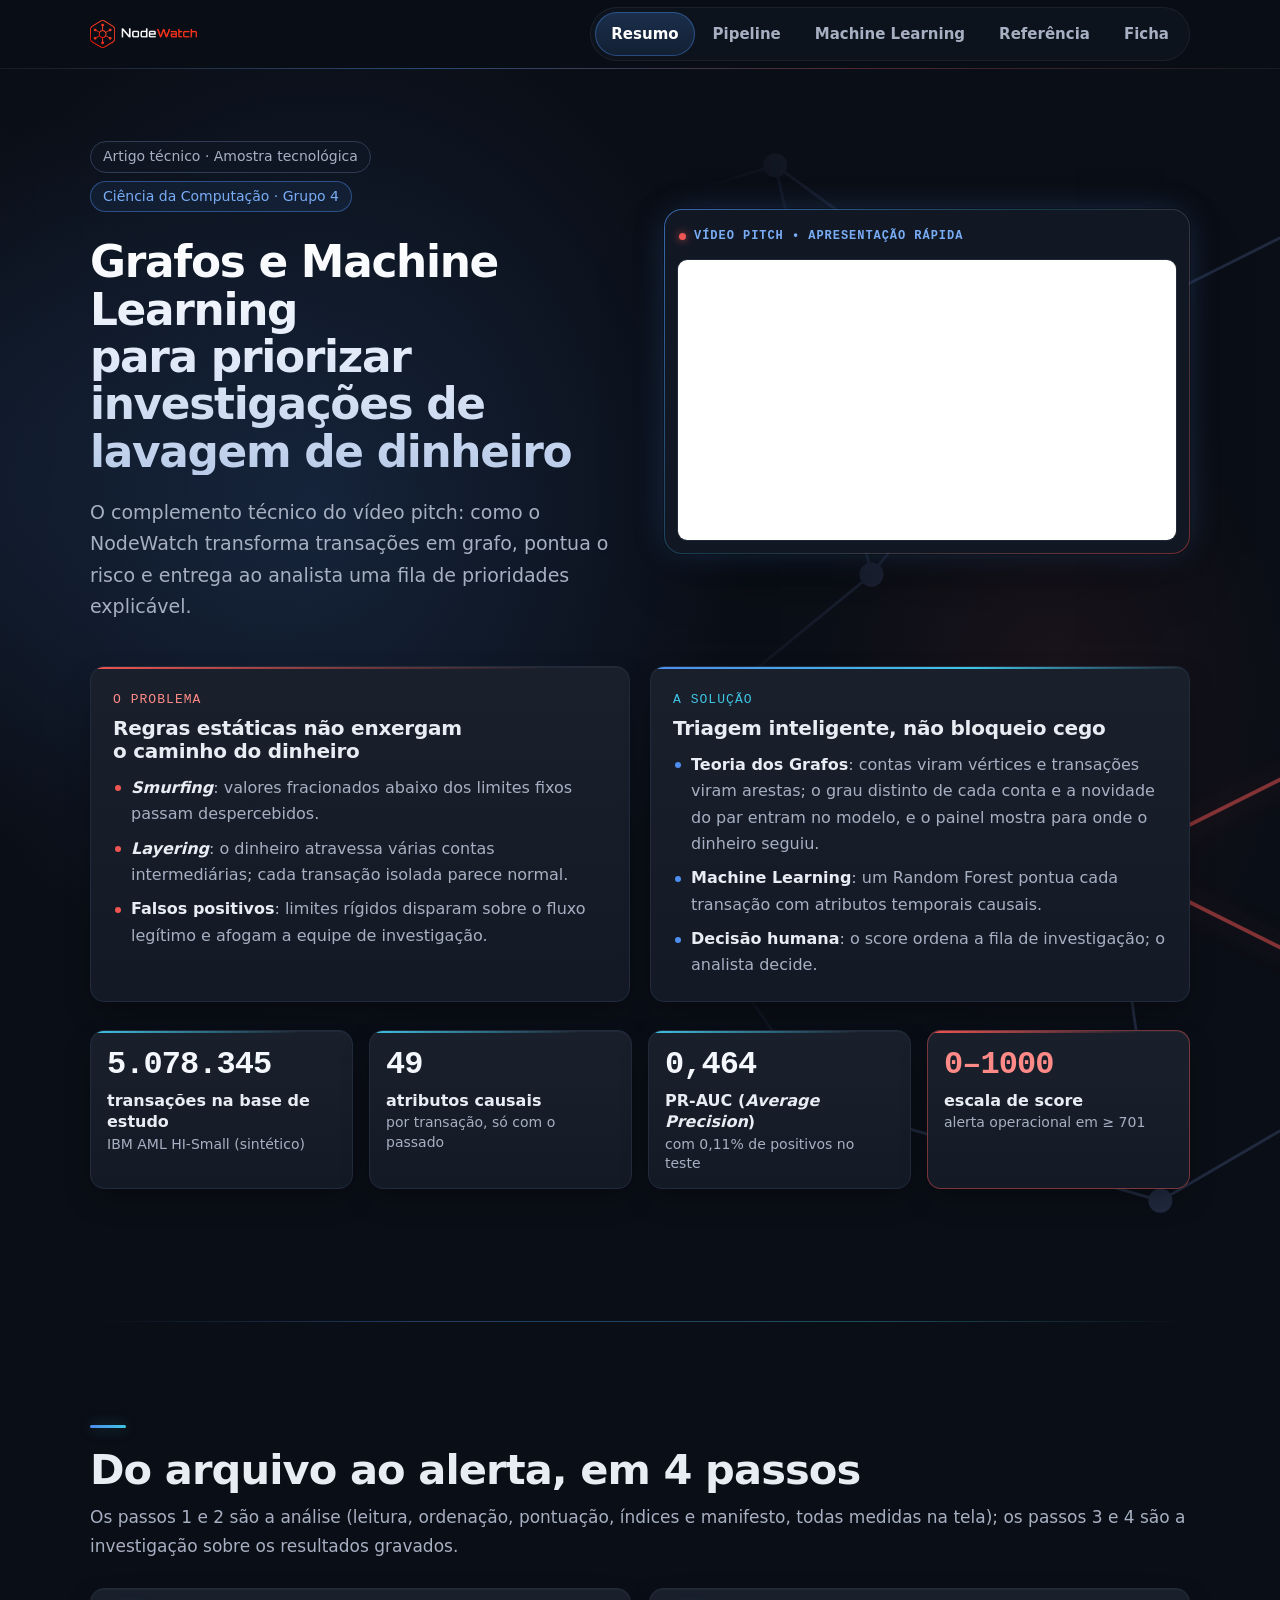
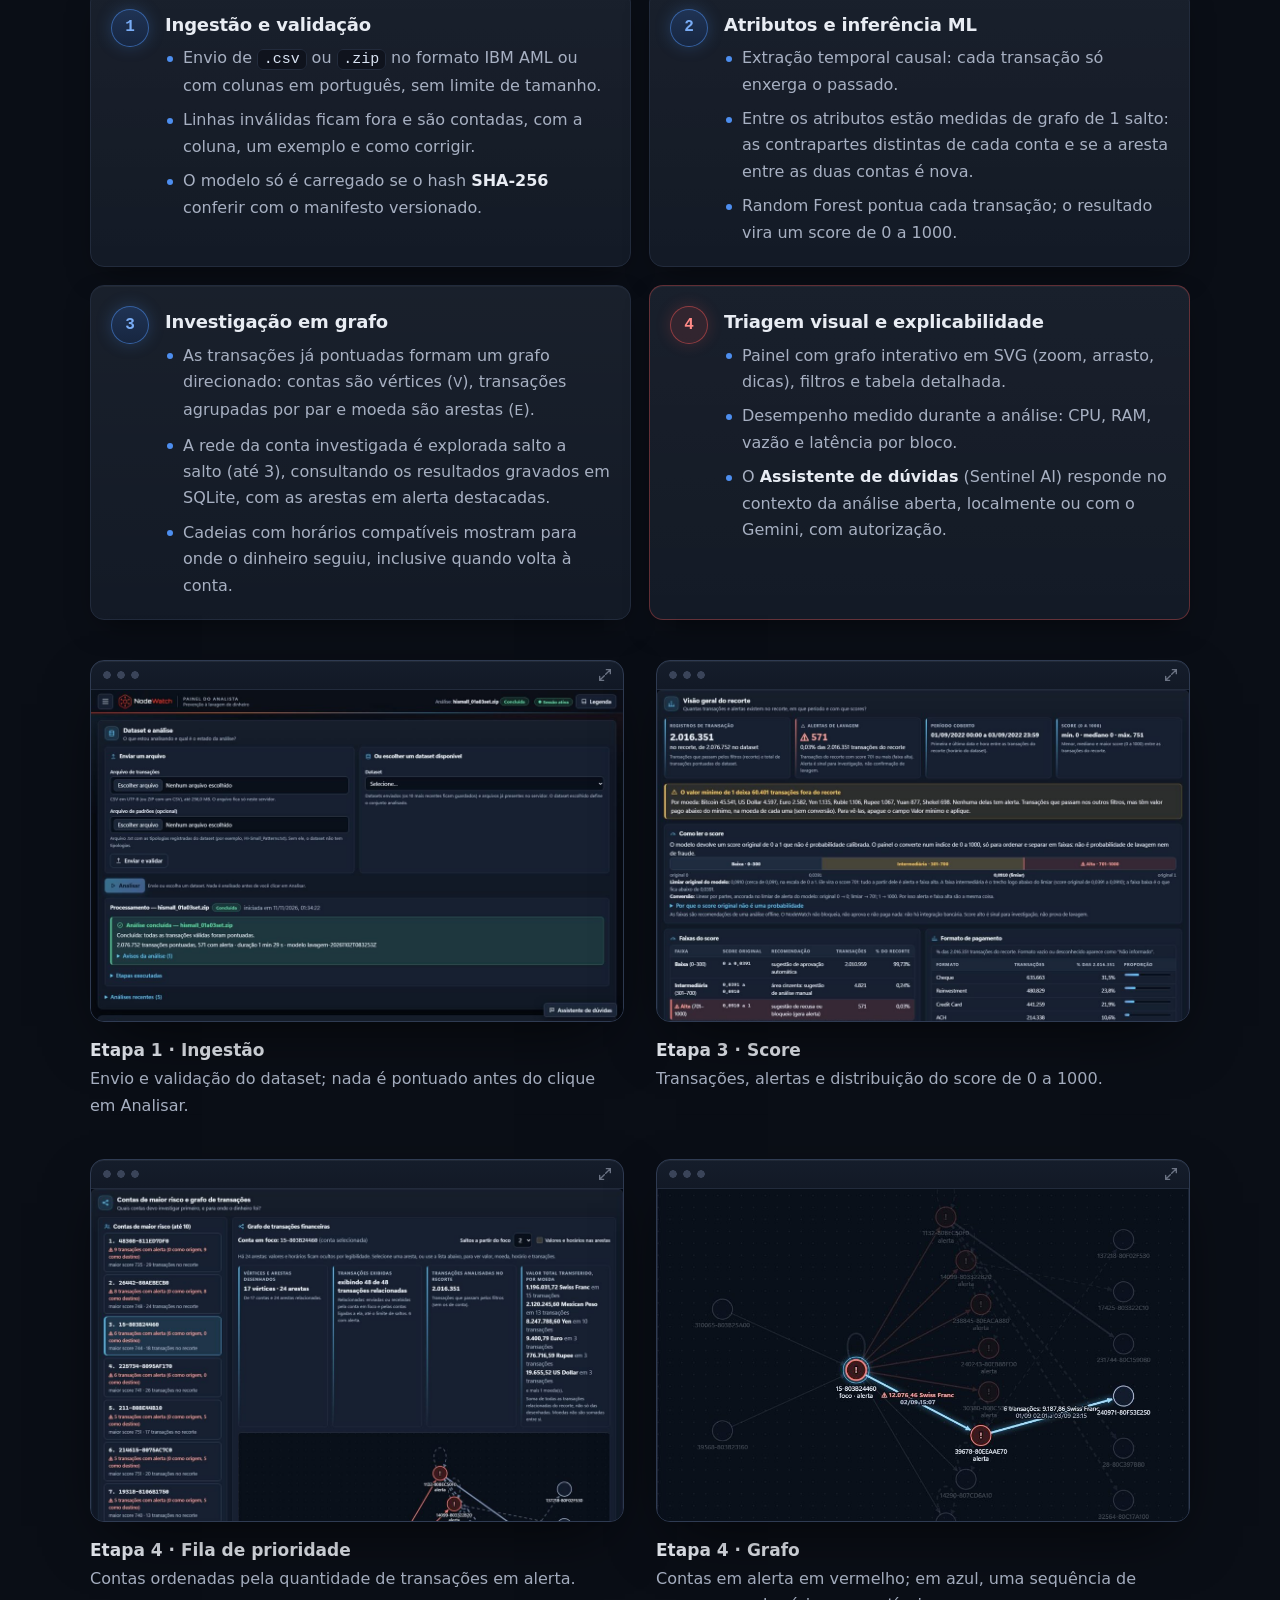
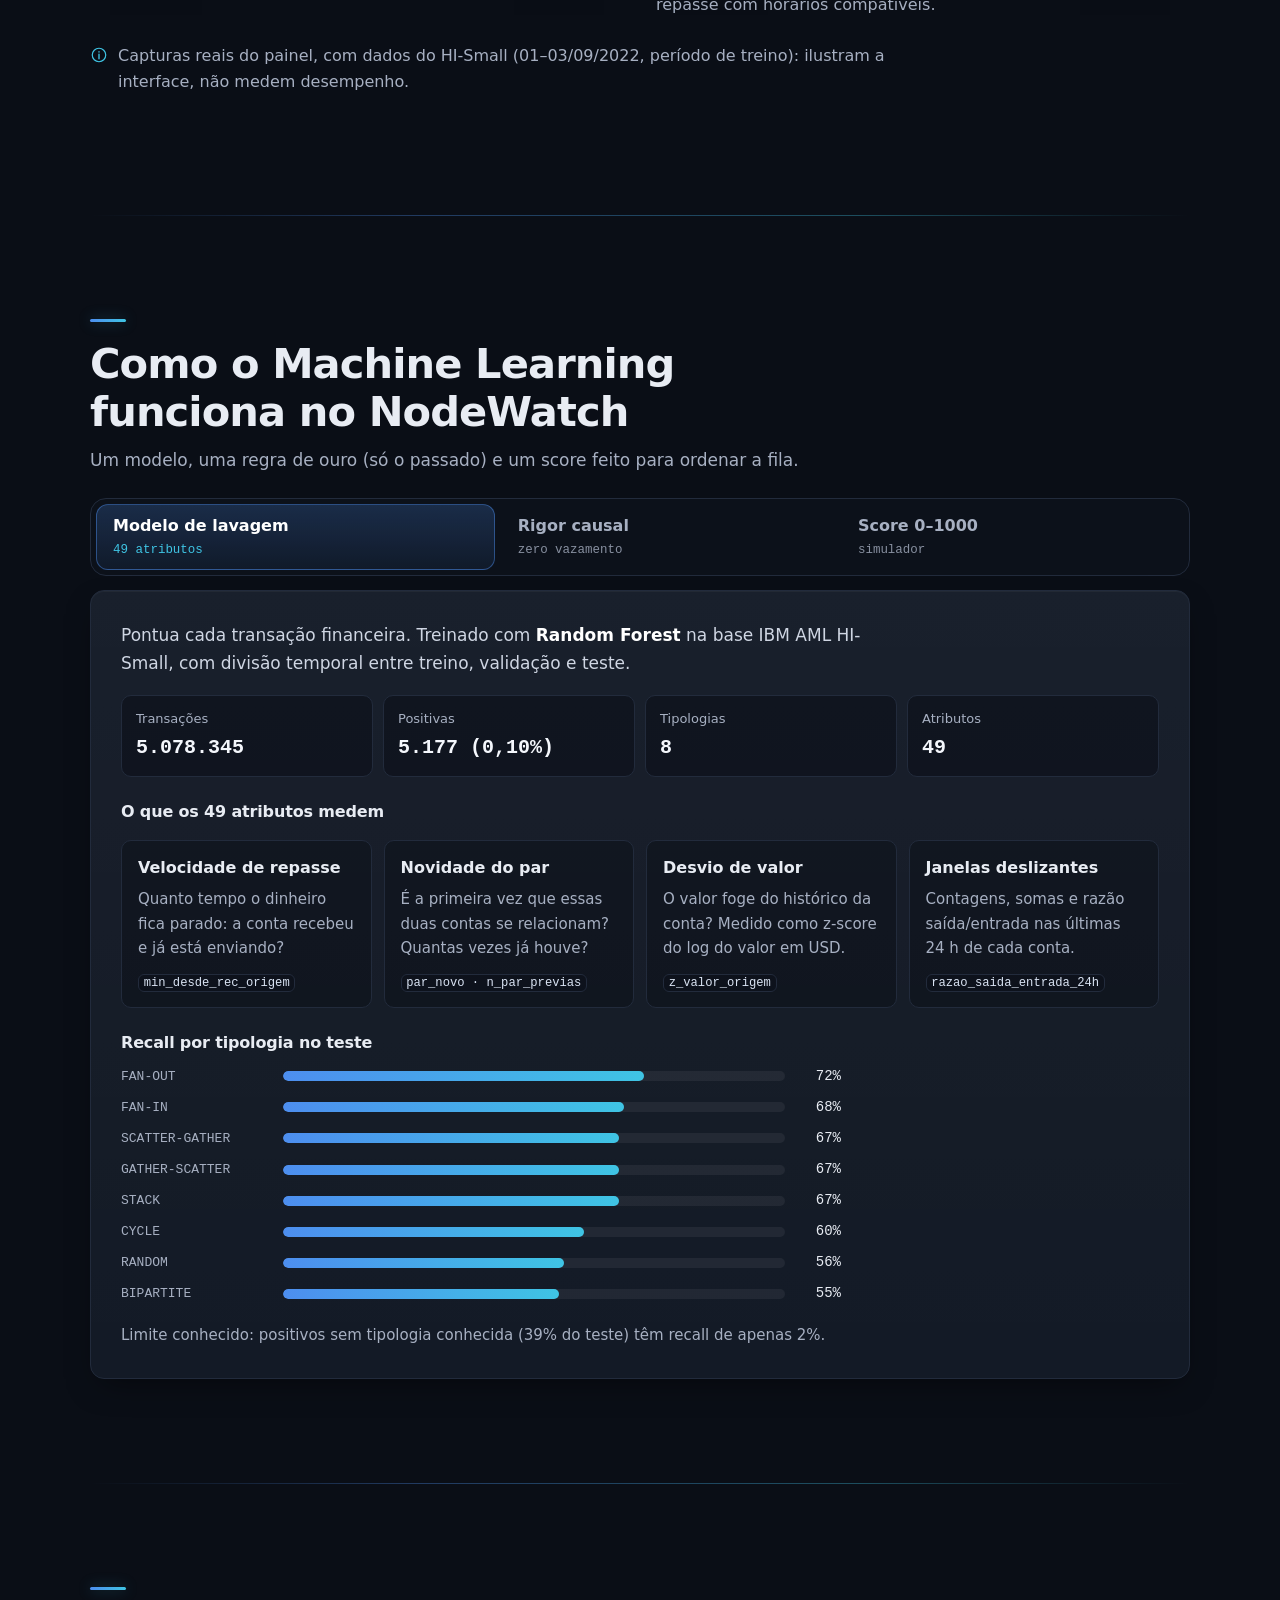
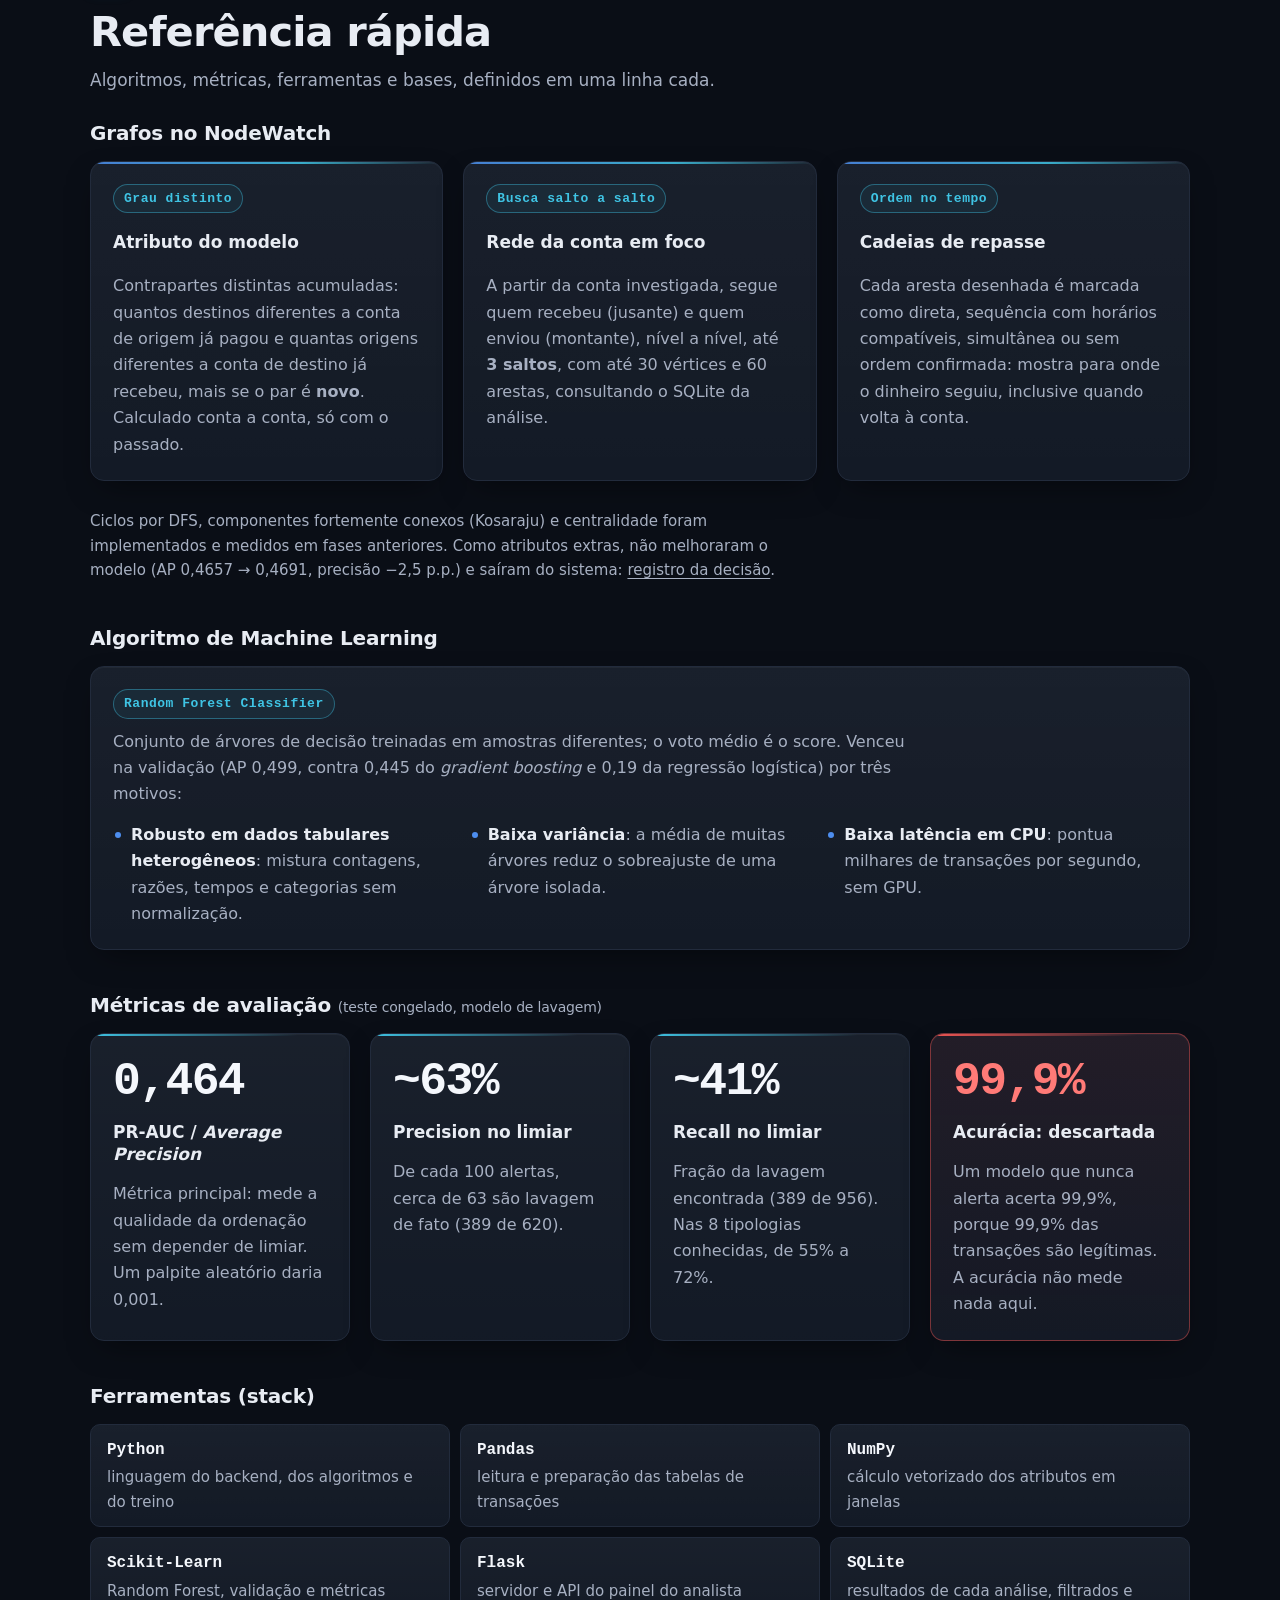
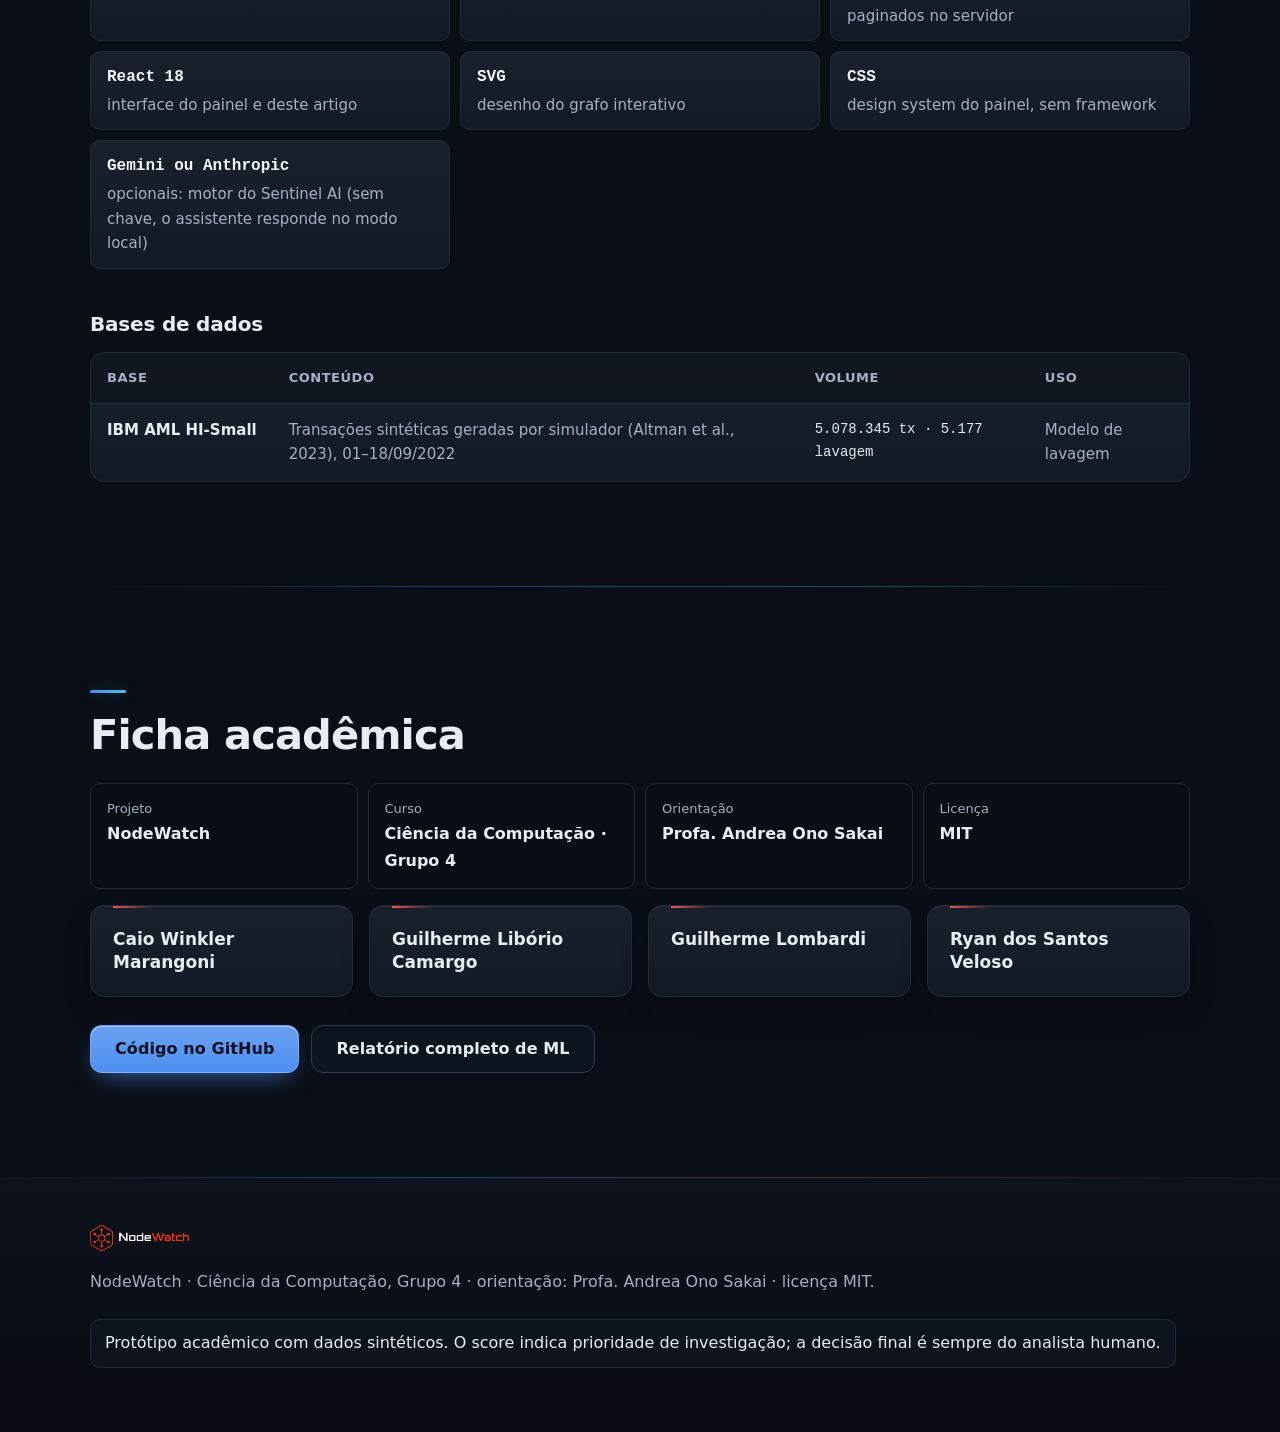
==== commit c9b5a5f3: "docs(site): alinha o site ao painel atual e à decisão sobre grafos" ====
--- a/index.html
+++ b/index.html
@@ -109,7 +109,7 @@
             <p class="rotulo">A solução</p>
             <h2 class="h-bloco">Triagem inteligente, não bloqueio cego</h2>
             <ul class="lista-curta">
-              <li><strong>Teoria dos Grafos</strong>: contas viram vértices e transações viram arestas; o grau de cada conta entra no modelo e o painel mostra para onde o dinheiro seguiu.</li>
+              <li><strong>Teoria dos Grafos</strong>: contas viram vértices e transações viram arestas; o grau distinto de cada conta e a novidade do par entram no modelo, e o painel mostra para onde o dinheiro seguiu.</li>
               <li><strong>Machine Learning</strong>: um Random Forest pontua cada transação com atributos temporais causais.</li>
               <li><strong>Decisão humana</strong>: o score ordena a fila de investigação; o analista decide.</li>
             </ul>
@@ -119,8 +119,8 @@
         <ul class="kpis" aria-label="Indicadores-chave">
           <li class="kpi">
             <span class="kpi-numero">5.078.345</span>
-            <span class="kpi-rotulo">transações analisadas</span>
-            <span class="kpi-nota">base IBM AML HI-Small</span>
+            <span class="kpi-rotulo">transações na base de estudo</span>
+            <span class="kpi-nota">IBM AML HI-Small (sintético)</span>
           </li>
           <li class="kpi">
             <span class="kpi-numero">49</span>
@@ -144,8 +144,8 @@
     <!-- 2 · Etapas do pipeline -->
     <section id="pipeline" class="secao" aria-labelledby="titulo-pipeline">
       <div class="conteudo">
-        <h2 id="titulo-pipeline">Pipeline em 4 etapas</h2>
-        <p class="secao-subtitulo">Do arquivo enviado ao alerta explicado.</p>
+        <h2 id="titulo-pipeline">Do arquivo ao alerta, em 4 passos</h2>
+        <p class="secao-subtitulo">Os passos 1 e 2 são a análise (leitura, ordenação, pontuação, índices e manifesto, todas medidas na tela); os passos 3 e 4 são a investigação sobre os resultados gravados.</p>
 
         <ol class="pipeline">
           <li class="etapa-pipe">
@@ -153,8 +153,8 @@
             <div>
               <h3>Ingestão e validação</h3>
               <ul class="lista-curta">
-                <li>Upload de <code>.csv</code> ou <code>.zip</code> no formato IBM AML.</li>
-                <li>Cada aba do navegador abre uma sessão isolada no servidor.</li>
+                <li>Envio de <code>.csv</code> ou <code>.zip</code> no formato IBM AML ou com colunas em português, sem limite de tamanho.</li>
+                <li>Linhas inválidas ficam fora e são contadas, com a coluna, um exemplo e como corrigir.</li>
                 <li>O modelo só é carregado se o hash <strong>SHA-256</strong> conferir com o manifesto versionado.</li>
               </ul>
             </div>
@@ -165,7 +165,7 @@
               <h3>Atributos e inferência ML</h3>
               <ul class="lista-curta">
                 <li>Extração temporal causal: cada transação só enxerga o passado.</li>
-                <li>Entre os atributos estão medidas de grafo: o grau de entrada e de saída de cada conta e se a aresta entre as duas contas é nova.</li>
+                <li>Entre os atributos estão medidas de grafo de 1 salto: as contrapartes distintas de cada conta e se a aresta entre as duas contas é nova.</li>
                 <li>Random Forest pontua cada transação; o resultado vira um score de 0 a 1000.</li>
               </ul>
             </div>
@@ -175,8 +175,8 @@
             <div>
               <h3>Investigação em grafo</h3>
               <ul class="lista-curta">
-                <li>As transações já pontuadas formam um multigrafo direcionado: contas são vértices (<span class="mono">V</span>), transações são arestas (<span class="mono">E</span>).</li>
-                <li>A rede da conta investigada é explorada salto a salto, com as arestas em alerta destacadas.</li>
+                <li>As transações já pontuadas formam um grafo direcionado: contas são vértices (<span class="mono">V</span>), transações agrupadas por par e moeda são arestas (<span class="mono">E</span>).</li>
+                <li>A rede da conta investigada é explorada salto a salto (até 3), consultando os resultados gravados em SQLite, com as arestas em alerta destacadas.</li>
                 <li>Cadeias com horários compatíveis mostram para onde o dinheiro seguiu, inclusive quando volta à conta.</li>
               </ul>
             </div>
@@ -187,8 +187,8 @@
               <h3>Triagem visual e explicabilidade</h3>
               <ul class="lista-curta">
                 <li>Painel com grafo interativo em SVG (zoom, arrasto, dicas), filtros e tabela detalhada.</li>
-                <li>Telemetria de hardware durante a análise: CPU, RAM e latência.</li>
-                <li><strong>Sentinel AI</strong> responde dúvidas no contexto da análise aberta.</li>
+                <li>Desempenho medido durante a análise: CPU, RAM, vazão e latência por bloco.</li>
+                <li>O <strong>Assistente de dúvidas</strong> (Sentinel AI) responde no contexto da análise aberta, localmente ou com o Gemini, com autorização.</li>
               </ul>
             </div>
           </li>
@@ -246,7 +246,7 @@
             </article>
             <article class="cartao">
               <h3>Score 0–1000</h3>
-              <p>0–300 fluxo basal · 301–700 zona de observação · 701–1000 alerta prioritário. Alerta é prioridade de investigação, não prova de fraude.</p>
+              <p>0–300 baixa · 301–700 intermediária · 701–1000 alta (alerta). Alerta é prioridade de investigação, não prova de lavagem.</p>
             </article>
           </div>
         </div>
@@ -259,24 +259,25 @@
         <h2 id="titulo-referencia">Referência rápida</h2>
         <p class="secao-subtitulo">Algoritmos, métricas, ferramentas e bases, definidos em uma linha cada.</p>
 
-        <h3 class="ref-grupo">Algoritmos de grafo</h3>
+        <h3 class="ref-grupo">Grafos no NodeWatch</h3>
         <div class="cartoes cartoes-3">
           <article class="cartao">
-            <p class="ref-sigla">DFS</p>
-            <h4>Busca em profundidade</h4>
-            <p>Percorre o grafo até voltar a um vértice já visitado no caminho: encontra <strong>ciclos fechados</strong>, quando o dinheiro retorna à conta de origem.</p>
+            <p class="ref-sigla">Grau distinto</p>
+            <h4>Atributo do modelo</h4>
+            <p>Contrapartes distintas acumuladas: quantos destinos diferentes a conta de origem já pagou e quantas origens diferentes a conta de destino já recebeu, mais se o par é <strong>novo</strong>. Calculado conta a conta, só com o passado.</p>
           </article>
           <article class="cartao">
-            <p class="ref-sigla">SCC · Kosaraju</p>
-            <h4>Componentes fortemente conexos</h4>
-            <p>Duas passadas de DFS (no grafo e no transposto) agrupam contas em que todas alcançam todas, em tempo linear <span class="mono">O(V + E)</span>.</p>
+            <p class="ref-sigla">Busca salto a salto</p>
+            <h4>Rede da conta em foco</h4>
+            <p>A partir da conta investigada, segue quem recebeu (jusante) e quem enviou (montante), nível a nível, até <strong>3 saltos</strong>, com até 30 vértices e 60 arestas, consultando o SQLite da análise.</p>
           </article>
           <article class="cartao">
-            <p class="ref-sigla">Grau</p>
-            <h4>Centralidade de grau</h4>
-            <p>Conta arestas de entrada e saída de cada vértice: destaca <strong>concentradoras</strong> (muitas entradas) e <strong>distribuidoras</strong> (muitas saídas). O grau distinto de cada conta é atributo do Random Forest; DFS e Kosaraju rodam na linha de comando.</p>
-          </article>
-        </div>
+            <p class="ref-sigla">Ordem no tempo</p>
+            <h4>Cadeias de repasse</h4>
+            <p>Cada aresta desenhada é marcada como direta, sequência com horários compatíveis, simultânea ou sem ordem confirmada: mostra para onde o dinheiro seguiu, inclusive quando volta à conta.</p>
+          </article>
+        </div>
+        <p class="nota-ref">Ciclos por DFS, componentes fortemente conexos (Kosaraju) e centralidade foram implementados e medidos em fases anteriores. Como atributos extras, não melhoraram o modelo (AP 0,4657 → 0,4691, precisão −2,5 p.p.) e saíram do sistema: <a href="https://github.com/NodeWatch-Team/NodeWatch/blob/main/docs/decisoes/0001-grafos-e-ml.md" target="_blank" rel="noopener">registro da decisão</a>.</p>
 
         <h3 class="ref-grupo">Algoritmo de Machine Learning</h3>
         <article class="cartao ref-destaque">
@@ -319,11 +320,12 @@
           <div><dt>Pandas</dt><dd>leitura e preparação das tabelas de transações</dd></div>
           <div><dt>NumPy</dt><dd>cálculo vetorizado dos atributos em janelas</dd></div>
           <div><dt>Scikit-Learn</dt><dd>Random Forest, validação e métricas</dd></div>
-          <div><dt>Flask</dt><dd>API do painel do analista</dd></div>
+          <div><dt>Flask</dt><dd>servidor e API do painel do analista</dd></div>
+          <div><dt>SQLite</dt><dd>resultados de cada análise, filtrados e paginados no servidor</dd></div>
           <div><dt>React 18</dt><dd>interface do painel e deste artigo</dd></div>
           <div><dt>SVG</dt><dd>desenho do grafo interativo</dd></div>
           <div><dt>CSS</dt><dd>design system do painel, sem framework</dd></div>
-          <div><dt>Google Gemini API</dt><dd>motor do assistente Sentinel AI</dd></div>
+          <div><dt>Gemini ou Anthropic</dt><dd>opcionais: motor do Sentinel AI (sem chave, o assistente responde no modo local)</dd></div>
         </dl>
 
         <h3 class="ref-grupo">Bases de dados</h3>
@@ -362,8 +364,8 @@
           <li class="cartao pessoa"><span class="pessoa-nome">Ryan dos Santos Veloso</span></li>
         </ul>
         <div class="botoes ficha-botoes">
-          <a class="botao botao-primario" href="https://github.com/1s4ntos/NodeWatch" target="_blank" rel="noopener">Código no GitHub<span class="sr"> (abre em nova aba)</span></a>
-          <a class="botao botao-secundario" href="https://github.com/1s4ntos/NodeWatch/blob/main/docs/ml/RELATORIO_ML.md" target="_blank" rel="noopener">Relatório completo de ML<span class="sr"> (abre em nova aba)</span></a>
+          <a class="botao botao-primario" href="https://github.com/NodeWatch-Team/NodeWatch" target="_blank" rel="noopener">Código no GitHub<span class="sr"> (abre em nova aba)</span></a>
+          <a class="botao botao-secundario" href="https://github.com/NodeWatch-Team/NodeWatch/blob/main/docs/ml/RELATORIO_ML.md" target="_blank" rel="noopener">Relatório completo de ML<span class="sr"> (abre em nova aba)</span></a>
         </div>
       </div>
     </section>
--- a/site-assets/css/site.css
+++ b/site-assets/css/site.css
@@ -1123,6 +1123,8 @@
   align-self: flex-start;
 }
 .cartoes-3 .cartao .ref-sigla + h4 { margin-top: -4px; }
+.nota-ref { margin-top: 14px; font-size: 0.9375rem; color: var(--texto-2); max-width: 72ch; }
+.nota-ref a { color: inherit; text-decoration: underline; }
 .ref-destaque { margin-top: 16px; }
 .ref-destaque > p { max-width: 80ch; }
 .ref-destaque .lista-curta { margin-top: 14px; }
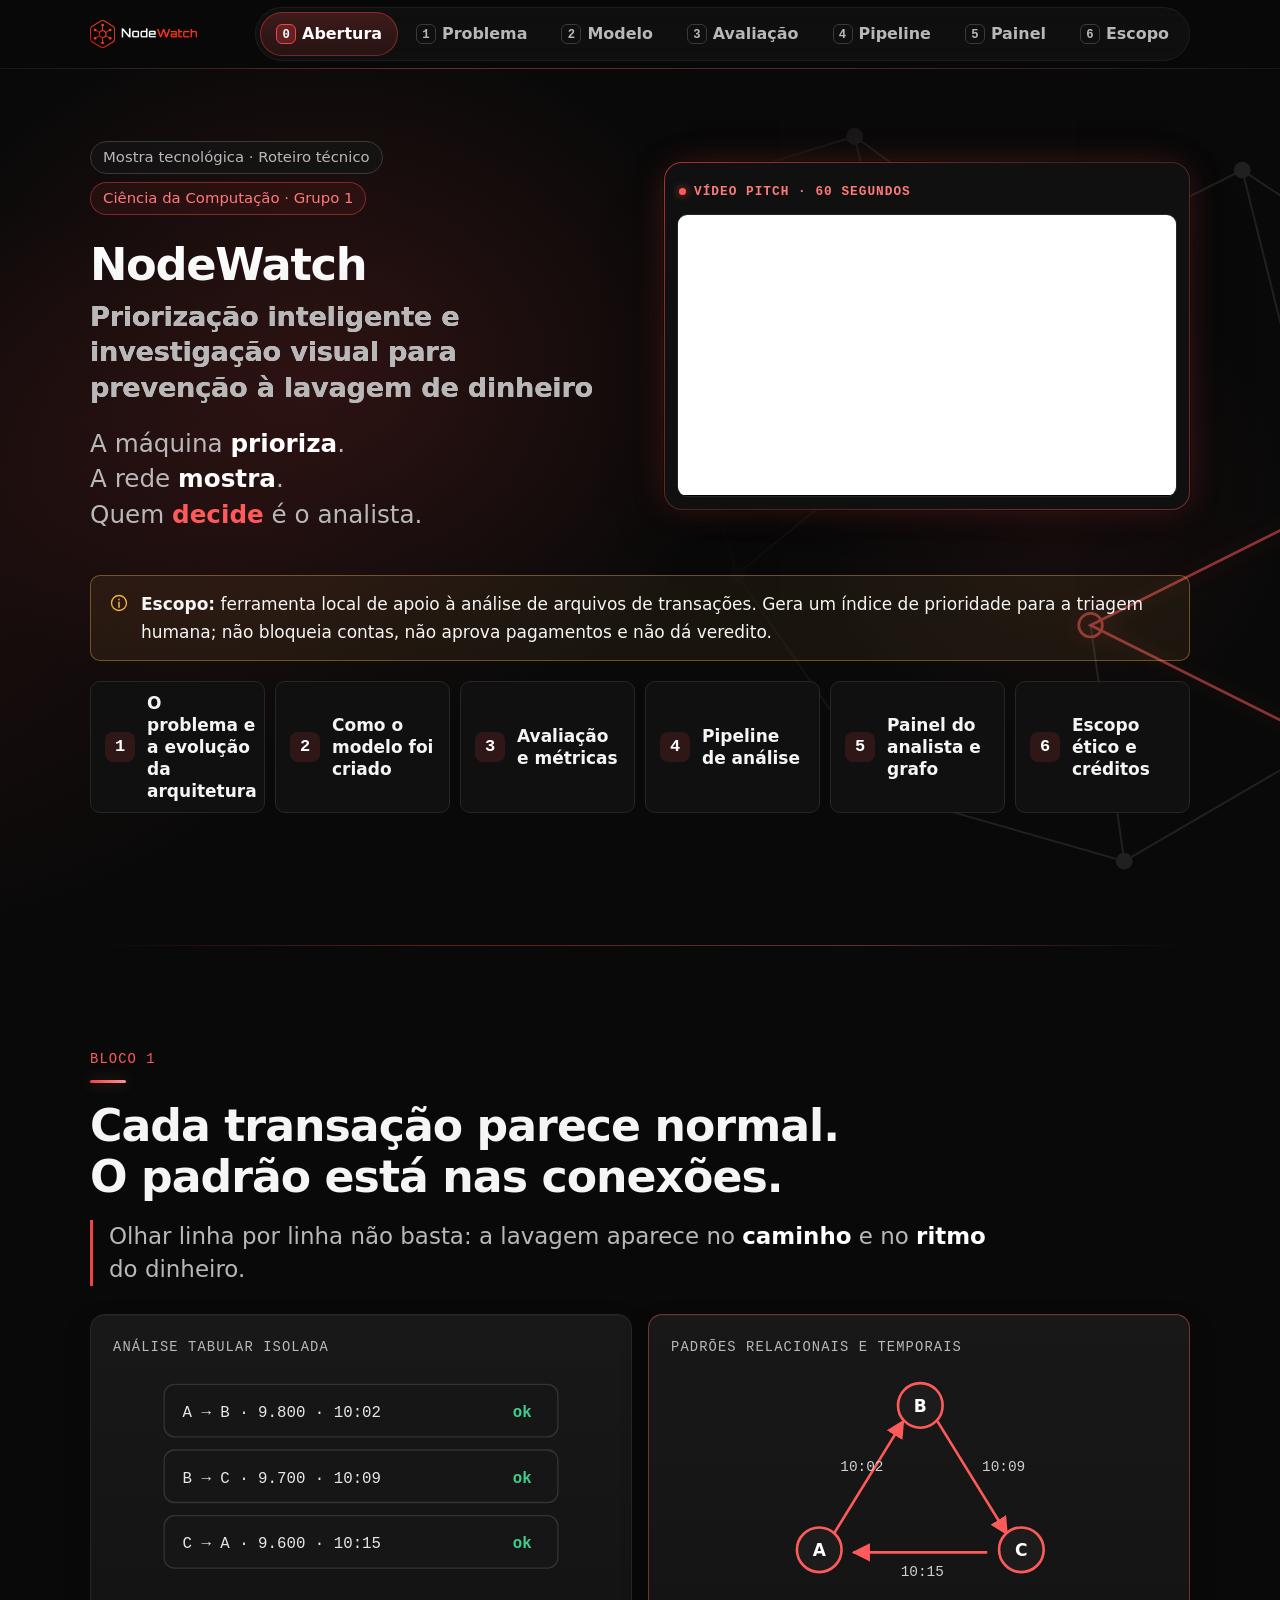
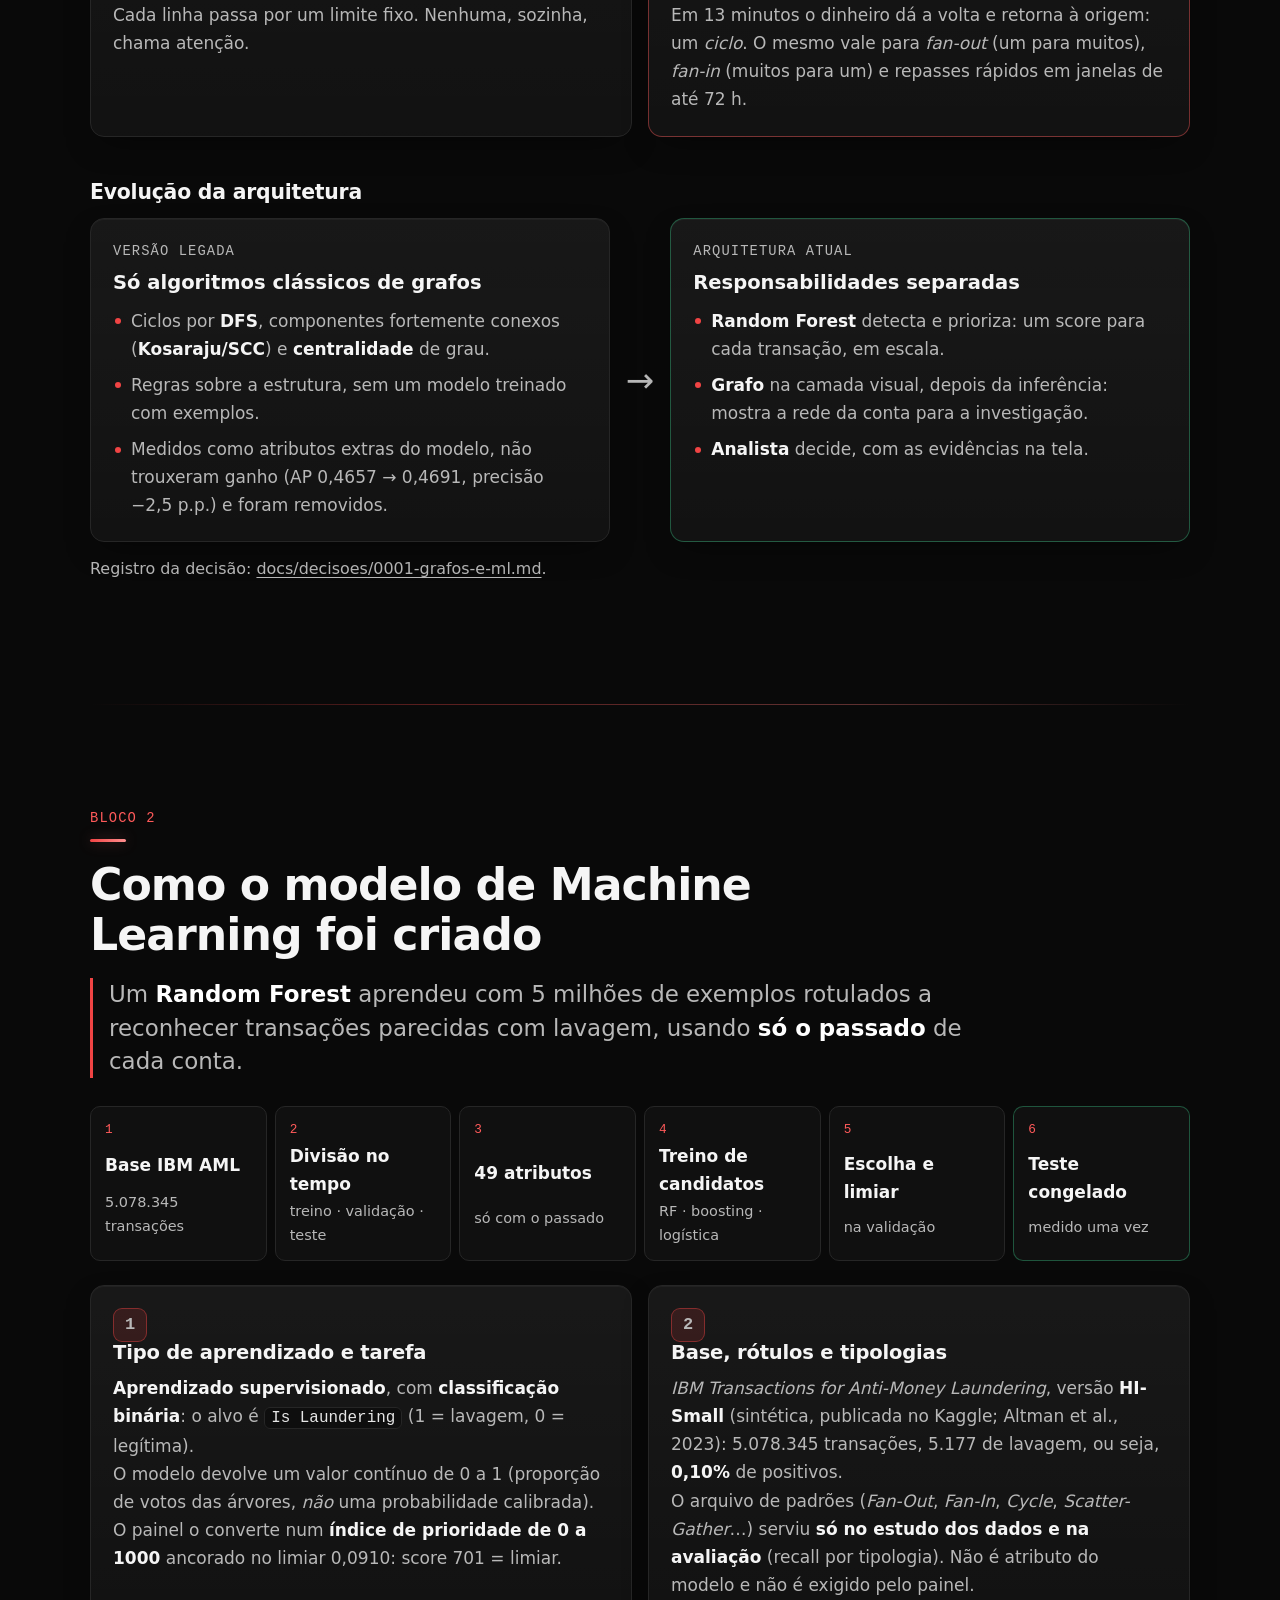
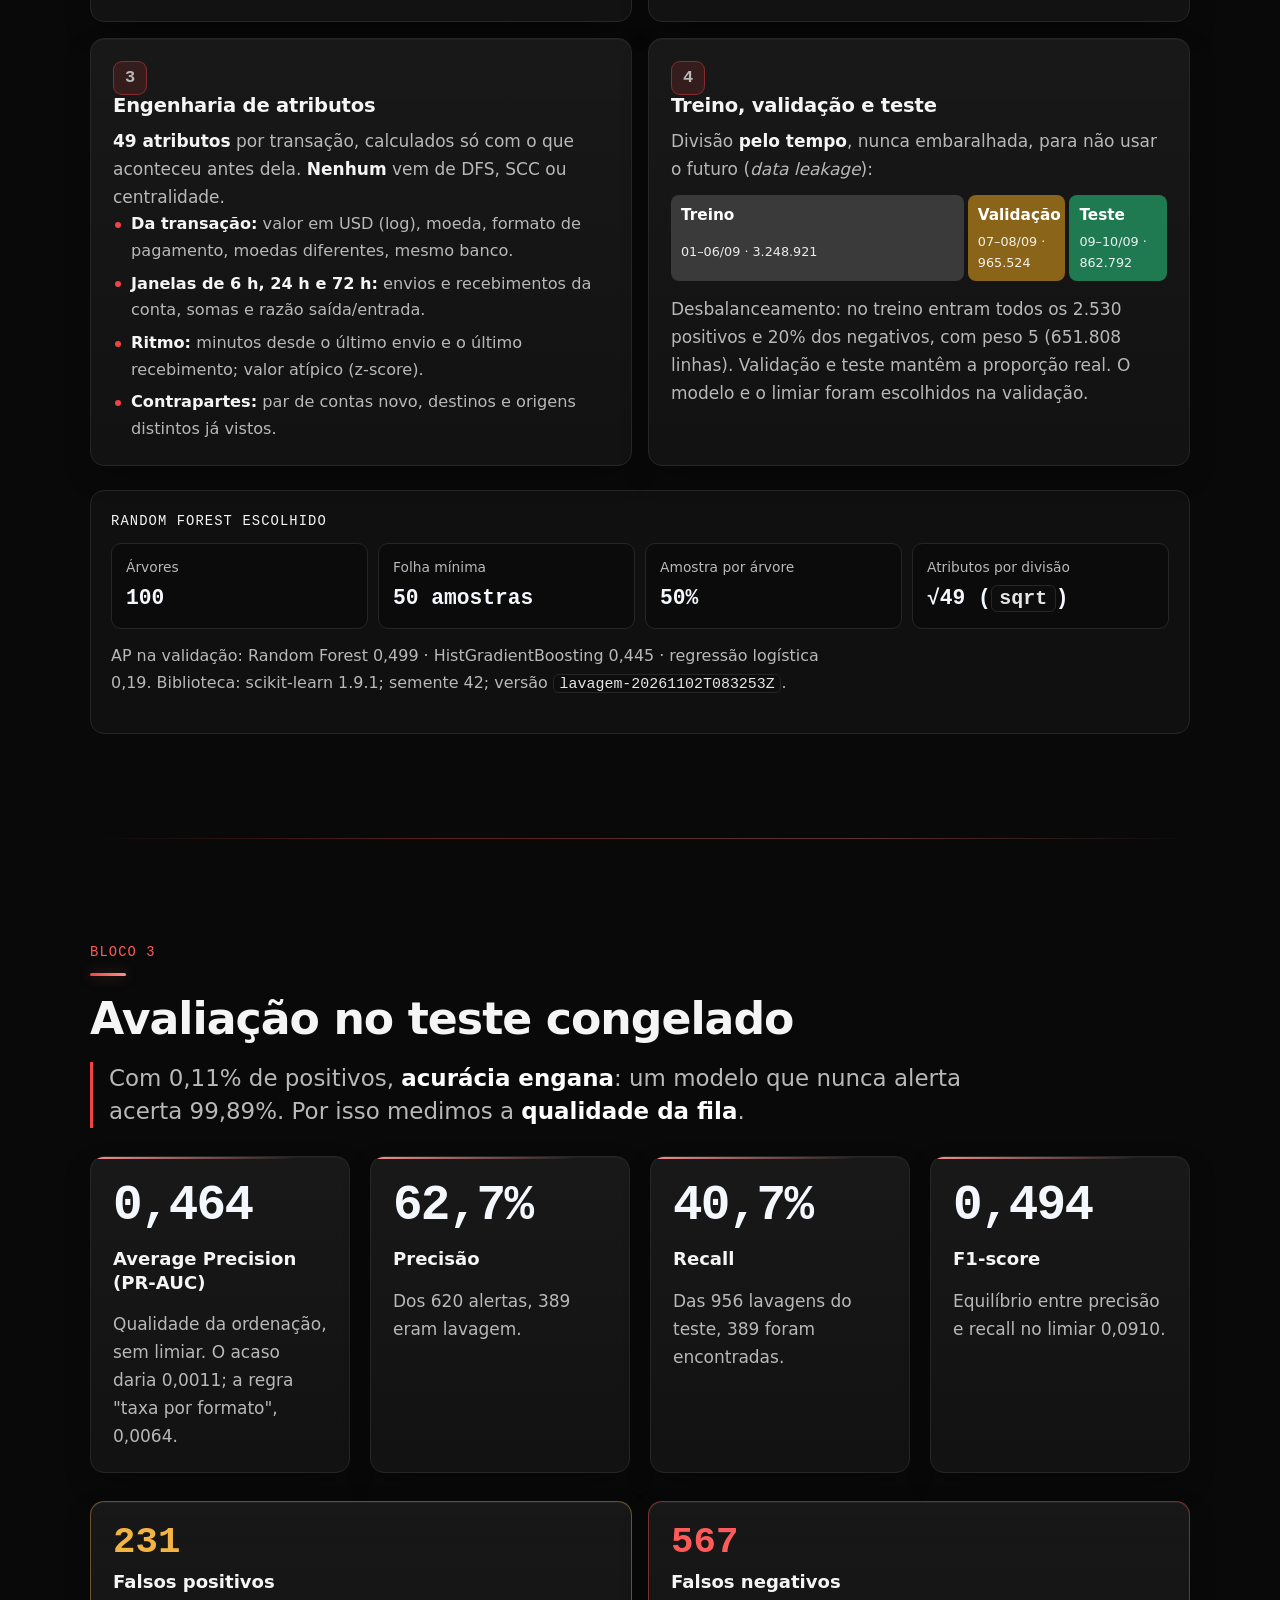
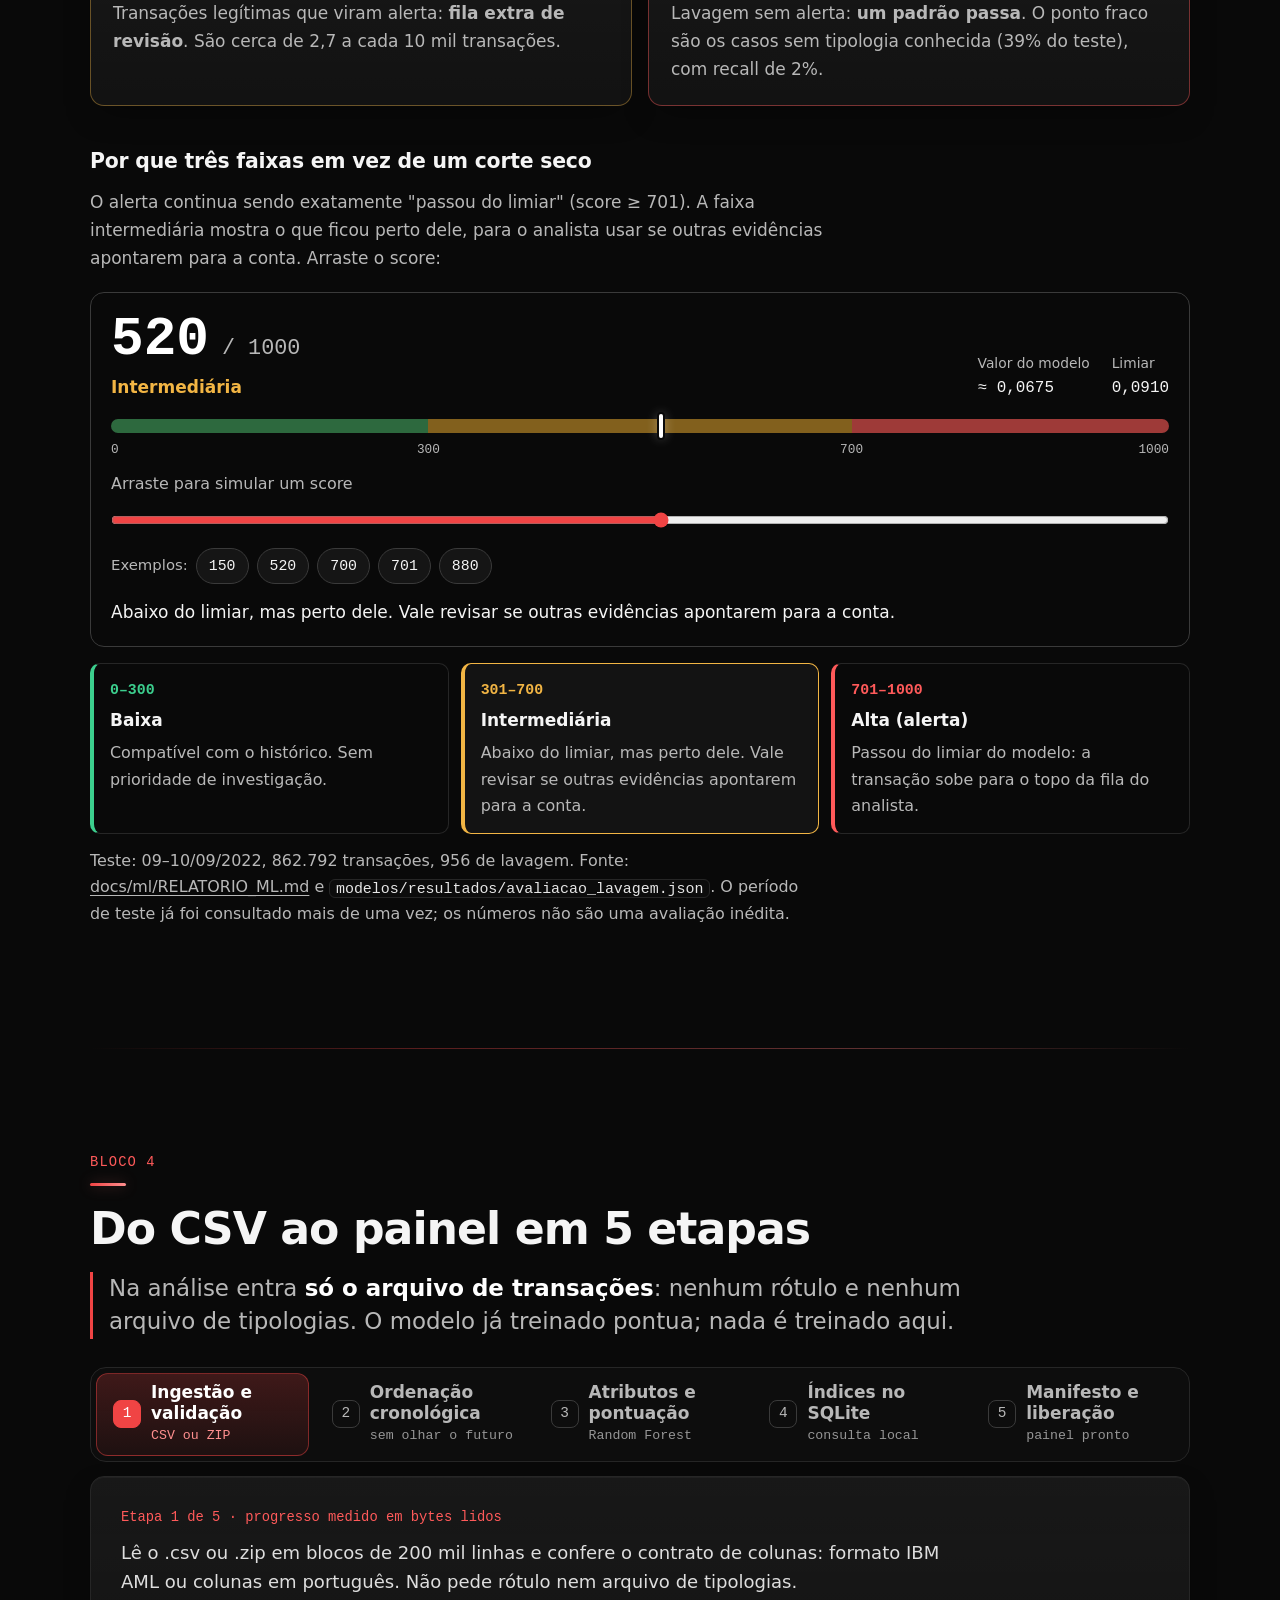
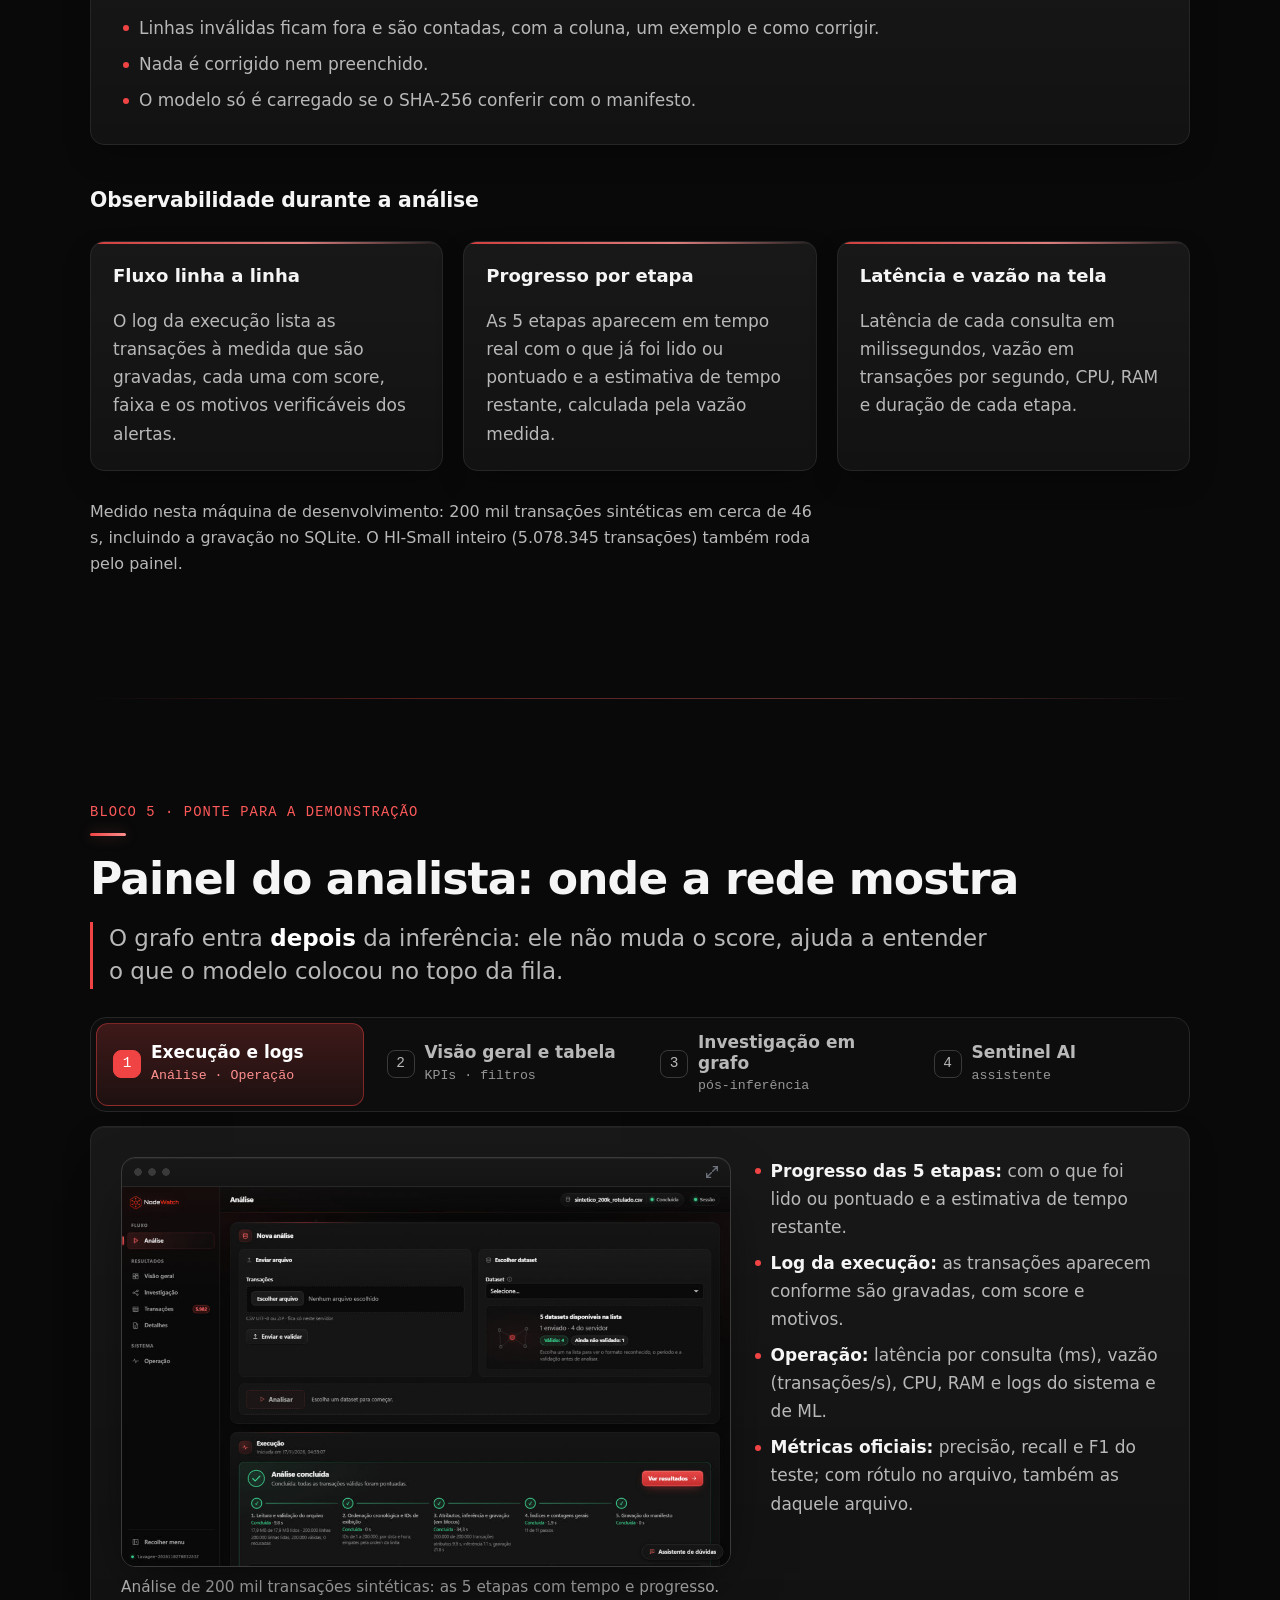
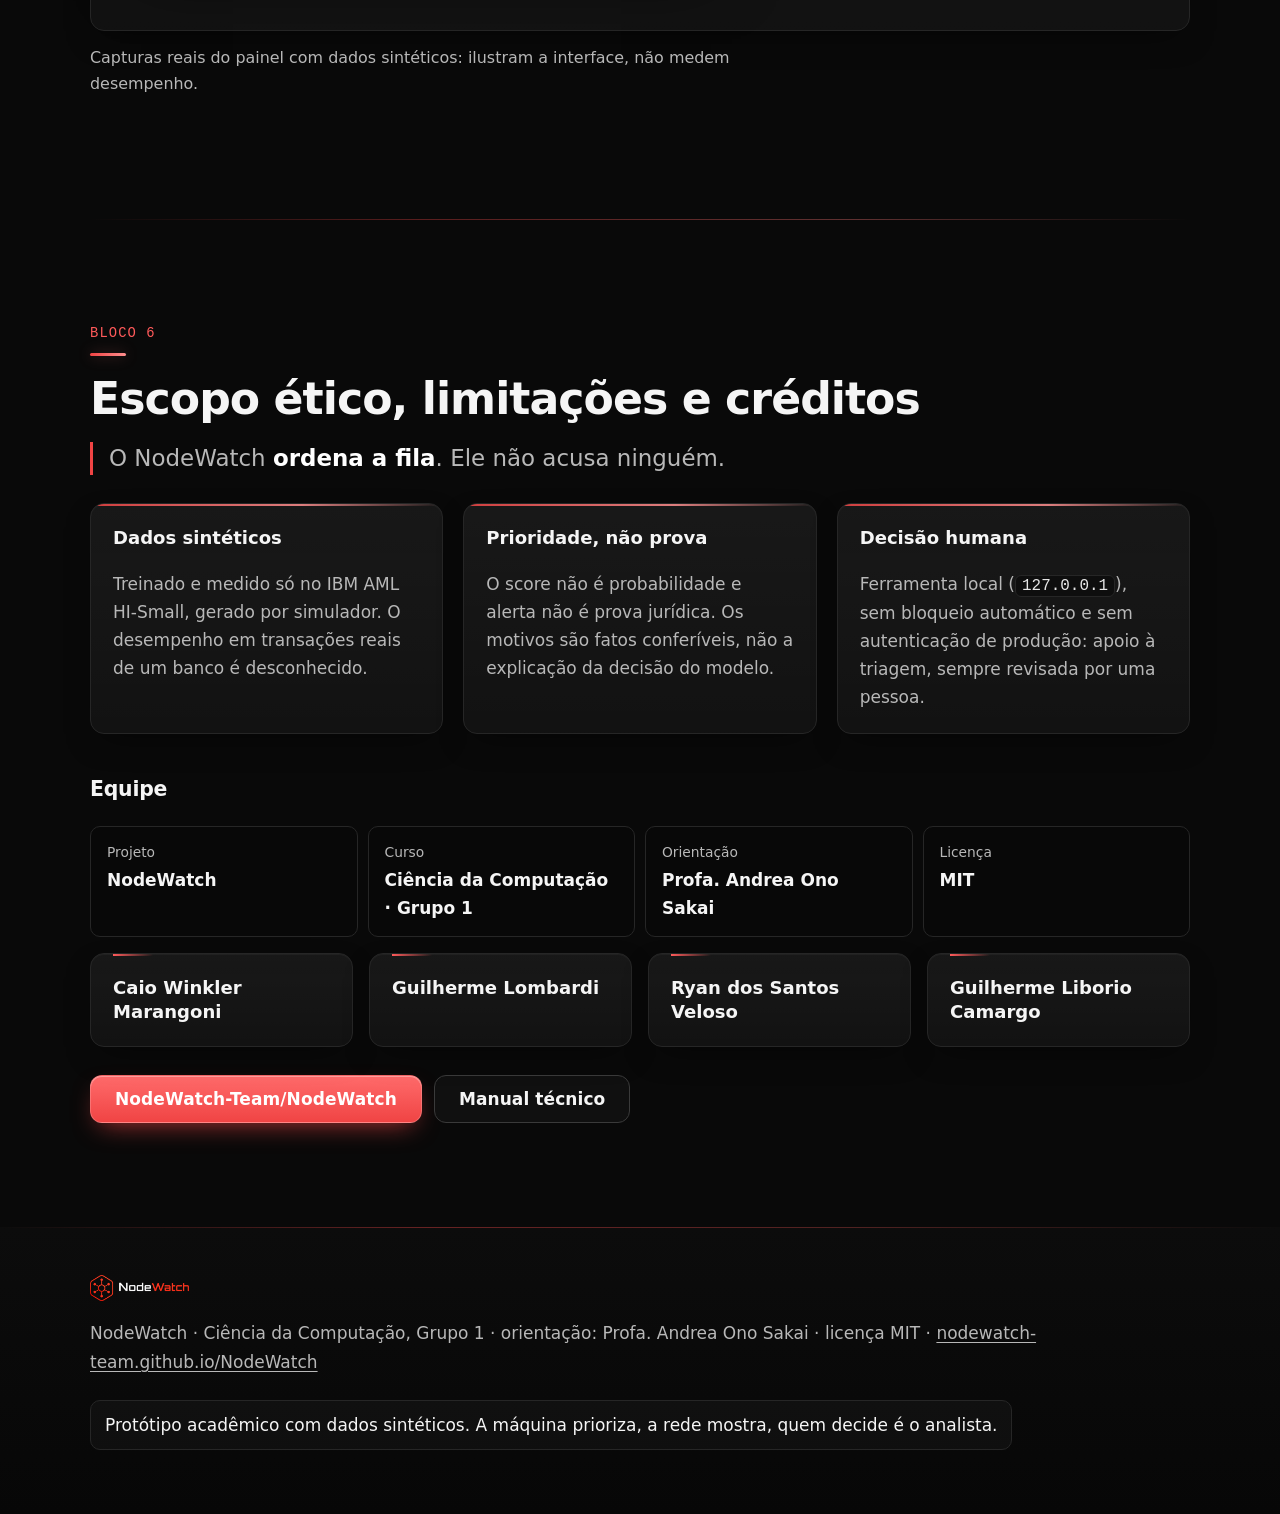
==== commit d67c2654: "docs(site): reorganiza o artigo em 7 blocos para a mostra tecnológica" ====
--- a/index.html
+++ b/index.html
@@ -3,15 +3,15 @@
 <head>
   <meta charset="utf-8">
   <meta name="viewport" content="width=device-width, initial-scale=1">
-  <title>NodeWatch · Grafos e Machine Learning contra a lavagem de dinheiro</title>
-  <meta name="description" content="Artigo técnico do NodeWatch: triagem de transações que combina Teoria dos Grafos e Random Forest para priorizar investigações de lavagem de dinheiro.">
-  <meta name="theme-color" content="#0a0e16">
+  <title>NodeWatch · Priorização inteligente e investigação visual contra a lavagem de dinheiro</title>
+  <meta name="description" content="Roteiro técnico do NodeWatch: um Random Forest prioriza transações suspeitas, o grafo mostra a rede da conta e o analista decide.">
+  <meta name="theme-color" content="#090909">
   <meta name="color-scheme" content="dark">
 
   <meta property="og:type" content="article">
   <meta property="og:locale" content="pt_BR">
-  <meta property="og:title" content="NodeWatch · Grafos e Machine Learning contra a lavagem de dinheiro">
-  <meta property="og:description" content="Triagem inteligente que combina Teoria dos Grafos e Machine Learning para priorizar investigações humanas.">
+  <meta property="og:title" content="NodeWatch · A máquina prioriza. A rede mostra. Quem decide é o analista.">
+  <meta property="og:description" content="Priorização por Machine Learning e investigação visual em grafo para a prevenção à lavagem de dinheiro.">
   <meta property="og:image" content="./site-assets/img/og-image.jpg">
   <meta property="og:image:width" content="1200">
   <meta property="og:image:height" content="630">
@@ -19,41 +19,43 @@
 
   <link rel="icon" href="./site-assets/img/favicon.ico" sizes="16x16 32x32 48x48">
   <link rel="apple-touch-icon" href="./site-assets/img/apple-touch-icon.png">
-  <link rel="stylesheet" href="./site-assets/css/site.css">
+  <link rel="stylesheet" href="./site-assets/css/site.css?v=20261117b">
   <script>document.documentElement.classList.add("js");</script>
   <script src="./site-assets/vendor/react-18.3.1.production.min.js" defer></script>
   <script src="./site-assets/vendor/react-dom-18.3.1.production.min.js" defer></script>
-  <script src="./site-assets/js/site.js" defer></script>
-  <script src="./site-assets/js/artigo.js" defer></script>
+  <script src="./site-assets/js/site.js?v=20261117b" defer></script>
+  <script src="./site-assets/js/artigo.js?v=20261117b" defer></script>
 </head>
 <body>
   <a class="pular" href="#conteudo">Pular para o conteúdo</a>
 
   <header class="cabecalho">
     <div class="cabecalho-interno">
-      <a class="marca" href="#resumo" aria-label="NodeWatch, início do artigo">
+      <a class="marca" href="#abertura" aria-label="NodeWatch, início">
         <img src="./site-assets/img/logo.png" alt="NodeWatch" width="366" height="96">
       </a>
       <button class="menu-botao" type="button" aria-expanded="false" aria-controls="menu-principal">
         <svg aria-hidden="true" viewBox="0 0 24 24" width="20" height="20"><path d="M4 7h16M4 12h16M4 17h16" stroke="currentColor" stroke-width="2" stroke-linecap="round" fill="none"/></svg>
-        Menu
+        Blocos
       </button>
-      <nav id="menu-principal" class="menu" aria-label="Seções do artigo">
-        <ul>
-          <li><a href="#resumo">Resumo</a></li>
-          <li><a href="#pipeline">Pipeline</a></li>
-          <li><a href="#ml">Machine Learning</a></li>
-          <li><a href="#referencia">Referência</a></li>
-          <li><a href="#ficha">Ficha</a></li>
-        </ul>
+      <nav id="menu-principal" class="menu" aria-label="Blocos da apresentação">
+        <ol>
+          <li><a href="#abertura"><span class="menu-num">0</span>Abertura</a></li>
+          <li><a href="#problema"><span class="menu-num">1</span>Problema</a></li>
+          <li><a href="#modelo"><span class="menu-num">2</span>Modelo</a></li>
+          <li><a href="#avaliacao"><span class="menu-num">3</span>Avaliação</a></li>
+          <li><a href="#pipeline"><span class="menu-num">4</span>Pipeline</a></li>
+          <li><a href="#painel"><span class="menu-num">5</span>Painel</a></li>
+          <li><a href="#escopo"><span class="menu-num">6</span>Escopo</a></li>
+        </ol>
       </nav>
     </div>
   </header>
 
   <main id="conteudo">
 
-    <!-- 1 · Abertura e resumo executivo -->
-    <section id="resumo" class="secao heroi" aria-labelledby="titulo-resumo">
+    <!-- Bloco 0 · Abertura e vídeo pitch -->
+    <section id="abertura" class="secao heroi" aria-labelledby="titulo-abertura">
       <svg class="heroi-textura" aria-hidden="true" viewBox="0 0 600 520" preserveAspectRatio="xMidYMid slice">
         <g stroke="currentColor" stroke-width="1.2" fill="none">
           <path d="M60 80 L190 40 L300 120 L420 60 L540 140 M190 40 L230 210 L300 120 M230 210 L120 300 L60 80 M420 60 L470 260 L540 140 M470 260 L560 380 M120 300 L210 430 L350 470 L470 400 L560 380 M350 470 L330 330"/>
@@ -71,22 +73,25 @@
         <div class="heroi-topo">
           <div class="heroi-texto">
             <p class="selo">
-              <span>Artigo técnico · Amostra tecnológica</span>
-              <span>Ciência da Computação · Grupo 4</span>
+              <span>Mostra tecnológica · Roteiro técnico</span>
+              <span>Ciência da Computação · Grupo 1</span>
             </p>
-            <h1 id="titulo-resumo">Grafos e Machine Learning para priorizar investigações de lavagem de dinheiro</h1>
-            <p class="subtitulo">O complemento técnico do vídeo pitch: como o NodeWatch transforma transações em grafo, pontua o risco e entrega ao analista uma fila de prioridades explicável.</p>
+            <h1 id="titulo-abertura">NodeWatch <span class="h1-sub">Priorização inteligente e investigação visual para prevenção à lavagem de dinheiro</span></h1>
+            <p class="lema">
+              <span>A máquina <strong>prioriza</strong>.</span>
+              <span>A rede <strong>mostra</strong>.</span>
+              <span>Quem <strong>decide</strong> é o analista.</span>
+            </p>
           </div>
 
           <figure class="video-card" aria-labelledby="video-etiqueta">
             <figcaption id="video-etiqueta" class="video-etiqueta">
               <span class="video-ponto" aria-hidden="true"></span>
-              Vídeo pitch • Apresentação rápida
+              Vídeo pitch · 60 segundos
             </figcaption>
             <div class="video-quadro">
-              <!-- SUBSTITUIR PELO ID DO VÍDEO NO YOUTUBE -->
               <iframe
-                src="https://www.youtube.com/embed/COLE_O_ID_AQUI?rel=0"
+                src="https://www.youtube-nocookie.com/embed/1kg24a6yc10?rel=0"
                 title="Vídeo pitch do NodeWatch"
                 allow="accelerometer; autoplay; clipboard-write; encrypted-media; gyroscope; picture-in-picture; web-share"
                 referrerpolicy="strict-origin-when-cross-origin"
@@ -95,277 +100,318 @@
           </figure>
         </div>
 
-        <div class="problema-solucao">
-          <article class="cartao bloco-problema">
-            <p class="rotulo">O problema</p>
-            <h2 class="h-bloco">Regras estáticas não enxergam o caminho do dinheiro</h2>
+        <p class="escopo-nota">
+          <svg aria-hidden="true" viewBox="0 0 24 24" width="20" height="20"><circle cx="12" cy="12" r="9" fill="none" stroke="currentColor" stroke-width="1.6"/><path d="M12 11v6M12 7.5v.5" stroke="currentColor" stroke-width="1.8" stroke-linecap="round"/></svg>
+          <span><strong>Escopo:</strong> ferramenta local de apoio à análise de arquivos de transações. Gera um índice de prioridade para a triagem humana; não bloqueia contas, não aprova pagamentos e não dá veredito.</span>
+        </p>
+
+        <ol class="indice" aria-label="Roteiro da apresentação">
+          <li><a href="#problema"><span class="indice-num">1</span><span class="indice-txt">O problema e a evolução da arquitetura</span></a></li>
+          <li><a href="#modelo"><span class="indice-num">2</span><span class="indice-txt">Como o modelo foi criado</span></a></li>
+          <li><a href="#avaliacao"><span class="indice-num">3</span><span class="indice-txt">Avaliação e métricas</span></a></li>
+          <li><a href="#pipeline"><span class="indice-num">4</span><span class="indice-txt">Pipeline de análise</span></a></li>
+          <li><a href="#painel"><span class="indice-num">5</span><span class="indice-txt">Painel do analista e grafo</span></a></li>
+          <li><a href="#escopo"><span class="indice-num">6</span><span class="indice-txt">Escopo ético e créditos</span></a></li>
+        </ol>
+      </div>
+    </section>
+
+    <!-- Bloco 1 · Problema e evolução -->
+    <section id="problema" class="secao bloco" aria-labelledby="titulo-problema">
+      <div class="conteudo">
+        <p class="bloco-num">Bloco 1</p>
+        <h2 id="titulo-problema">Cada transação parece normal. O padrão está nas conexões.</h2>
+        <p class="ideia">Olhar linha por linha não basta: a lavagem aparece no <strong>caminho</strong> e no <strong>ritmo</strong> do dinheiro.</p>
+
+        <div class="contraste">
+          <figure class="cartao contraste-lado">
+            <p class="rotulo">Análise tabular isolada</p>
+            <svg viewBox="0 0 320 170" role="img" aria-labelledby="t-tab">
+              <title id="t-tab">Três transferências vistas como linhas separadas de uma tabela, todas com aparência normal</title>
+              <g font-family="ui-monospace, Consolas, monospace" font-size="12">
+                <rect x="10" y="14" width="300" height="40" rx="8" class="d-linha"/><text x="24" y="39" class="d-txt">A → B · 9.800 · 10:02</text><text x="290" y="39" text-anchor="end" class="d-ok">ok</text>
+                <rect x="10" y="64" width="300" height="40" rx="8" class="d-linha"/><text x="24" y="89" class="d-txt">B → C · 9.700 · 10:09</text><text x="290" y="89" text-anchor="end" class="d-ok">ok</text>
+                <rect x="10" y="114" width="300" height="40" rx="8" class="d-linha"/><text x="24" y="139" class="d-txt">C → A · 9.600 · 10:15</text><text x="290" y="139" text-anchor="end" class="d-ok">ok</text>
+              </g>
+            </svg>
+            <figcaption>Cada linha passa por um limite fixo. Nenhuma, sozinha, chama atenção.</figcaption>
+          </figure>
+          <figure class="cartao contraste-lado contraste-alerta">
+            <p class="rotulo rotulo-alerta">Padrões relacionais e temporais</p>
+            <svg viewBox="0 0 320 170" role="img" aria-labelledby="t-rel">
+              <title id="t-rel">As mesmas três transferências desenhadas como um ciclo A, B, C, de volta a A, em 13 minutos</title>
+              <defs><marker id="m-seta" viewBox="0 0 10 10" refX="9" refY="5" markerWidth="7" markerHeight="7" orient="auto"><path d="M0,0 L10,5 L0,10 z" class="d-seta"/></marker></defs>
+              <g class="d-aresta" stroke-width="2" fill="none" marker-end="url(#m-seta)">
+                <path d="M95 128 L148 42"/><path d="M174 42 L227 128"/><path d="M212 142 L110 142"/>
+              </g>
+              <g font-family="ui-monospace, Consolas, monospace" font-size="11" class="d-hora">
+                <text x="100" y="80">10:02</text><text x="208" y="80">10:09</text><text x="146" y="160">10:15</text>
+              </g>
+              <g class="d-no"><circle cx="161" cy="30" r="17"/><circle cx="84" cy="140" r="17"/><circle cx="238" cy="140" r="17"/></g>
+              <g font-weight="700" font-size="13" text-anchor="middle" class="d-no-txt"><text x="161" y="35">B</text><text x="84" y="145">A</text><text x="238" y="145">C</text></g>
+            </svg>
+            <figcaption>Em 13 minutos o dinheiro dá a volta e retorna à origem: um <em>ciclo</em>. O mesmo vale para <em>fan-out</em> (um para muitos), <em>fan-in</em> (muitos para um) e repasses rápidos em janelas de até 72 h.</figcaption>
+          </figure>
+        </div>
+
+        <h3 class="sub-bloco">Evolução da arquitetura</h3>
+        <div class="evolucao">
+          <article class="cartao evolucao-lado evolucao-legado">
+            <p class="rotulo">Versão legada</p>
+            <h4>Só algoritmos clássicos de grafos</h4>
             <ul class="lista-curta">
-              <li><strong><em>Smurfing</em></strong>: valores fracionados abaixo dos limites fixos passam despercebidos.</li>
-              <li><strong><em>Layering</em></strong>: o dinheiro atravessa várias contas intermediárias; cada transação isolada parece normal.</li>
-              <li><strong>Falsos positivos</strong>: limites rígidos disparam sobre o fluxo legítimo e afogam a equipe de investigação.</li>
+              <li>Ciclos por <strong>DFS</strong>, componentes fortemente conexos (<strong>Kosaraju/SCC</strong>) e <strong>centralidade</strong> de grau.</li>
+              <li>Regras sobre a estrutura, sem um modelo treinado com exemplos.</li>
+              <li>Medidos como atributos extras do modelo, não trouxeram ganho (AP 0,4657 → 0,4691, precisão −2,5 p.p.) e foram removidos.</li>
             </ul>
           </article>
-          <article class="cartao bloco-solucao">
-            <p class="rotulo">A solução</p>
-            <h2 class="h-bloco">Triagem inteligente, não bloqueio cego</h2>
+          <div class="evolucao-seta" aria-hidden="true">→</div>
+          <article class="cartao evolucao-lado evolucao-atual">
+            <p class="rotulo rotulo-verde">Arquitetura atual</p>
+            <h4>Responsabilidades separadas</h4>
             <ul class="lista-curta">
-              <li><strong>Teoria dos Grafos</strong>: contas viram vértices e transações viram arestas; o grau distinto de cada conta e a novidade do par entram no modelo, e o painel mostra para onde o dinheiro seguiu.</li>
-              <li><strong>Machine Learning</strong>: um Random Forest pontua cada transação com atributos temporais causais.</li>
-              <li><strong>Decisão humana</strong>: o score ordena a fila de investigação; o analista decide.</li>
+              <li><strong>Random Forest</strong> detecta e prioriza: um score para cada transação, em escala.</li>
+              <li><strong>Grafo</strong> na camada visual, depois da inferência: mostra a rede da conta para a investigação.</li>
+              <li><strong>Analista</strong> decide, com as evidências na tela.</li>
             </ul>
           </article>
         </div>
-
-        <ul class="kpis" aria-label="Indicadores-chave">
-          <li class="kpi">
-            <span class="kpi-numero">5.078.345</span>
-            <span class="kpi-rotulo">transações na base de estudo</span>
-            <span class="kpi-nota">IBM AML HI-Small (sintético)</span>
-          </li>
-          <li class="kpi">
-            <span class="kpi-numero">49</span>
-            <span class="kpi-rotulo">atributos causais</span>
-            <span class="kpi-nota">por transação, só com o passado</span>
-          </li>
-          <li class="kpi">
-            <span class="kpi-numero">0,464</span>
-            <span class="kpi-rotulo">PR-AUC (<em>Average Precision</em>)</span>
-            <span class="kpi-nota">com 0,11% de positivos no teste</span>
-          </li>
-          <li class="kpi kpi-alerta">
-            <span class="kpi-numero">0–1000</span>
-            <span class="kpi-rotulo">escala de score</span>
-            <span class="kpi-nota">alerta operacional em ≥ 701</span>
-          </li>
-        </ul>
-      </div>
-    </section>
-
-    <!-- 2 · Etapas do pipeline -->
-    <section id="pipeline" class="secao" aria-labelledby="titulo-pipeline">
-      <div class="conteudo">
-        <h2 id="titulo-pipeline">Do arquivo ao alerta, em 4 passos</h2>
-        <p class="secao-subtitulo">Os passos 1 e 2 são a análise (leitura, ordenação, pontuação, índices e manifesto, todas medidas na tela); os passos 3 e 4 são a investigação sobre os resultados gravados.</p>
-
-        <ol class="pipeline">
-          <li class="etapa-pipe">
-            <span class="etapa-num">1</span>
-            <div>
-              <h3>Ingestão e validação</h3>
-              <ul class="lista-curta">
-                <li>Envio de <code>.csv</code> ou <code>.zip</code> no formato IBM AML ou com colunas em português, sem limite de tamanho.</li>
-                <li>Linhas inválidas ficam fora e são contadas, com a coluna, um exemplo e como corrigir.</li>
-                <li>O modelo só é carregado se o hash <strong>SHA-256</strong> conferir com o manifesto versionado.</li>
-              </ul>
+        <p class="nota-ref">Registro da decisão: <a href="https://github.com/NodeWatch-Team/NodeWatch/blob/main/docs/decisoes/0001-grafos-e-ml.md" target="_blank" rel="noopener">docs/decisoes/0001-grafos-e-ml.md</a>.</p>
+      </div>
+    </section>
+
+    <!-- Bloco 2 · Criação do modelo -->
+    <section id="modelo" class="secao bloco" aria-labelledby="titulo-modelo">
+      <div class="conteudo">
+        <p class="bloco-num">Bloco 2</p>
+        <h2 id="titulo-modelo">Como o modelo de Machine Learning foi criado</h2>
+        <p class="ideia">Um <strong>Random Forest</strong> aprendeu com 5 milhões de exemplos rotulados a reconhecer transações parecidas com lavagem, usando <strong>só o passado</strong> de cada conta.</p>
+
+        <ol class="fluxo-criacao" aria-label="Etapas da criação do modelo">
+          <li><span>Base IBM AML</span><small>5.078.345 transações</small></li>
+          <li><span>Divisão no tempo</span><small>treino · validação · teste</small></li>
+          <li><span>49 atributos</span><small>só com o passado</small></li>
+          <li><span>Treino de candidatos</span><small>RF · boosting · logística</small></li>
+          <li><span>Escolha e limiar</span><small>na validação</small></li>
+          <li class="fluxo-fim"><span>Teste congelado</span><small>medido uma vez</small></li>
+        </ol>
+
+        <div class="pilares">
+          <article class="cartao pilar">
+            <p class="pilar-num">1</p>
+            <h3>Tipo de aprendizado e tarefa</h3>
+            <p><strong>Aprendizado supervisionado</strong>, com <strong>classificação binária</strong>: o alvo é <code>Is Laundering</code> (1 = lavagem, 0 = legítima).</p>
+            <p>O modelo devolve um valor contínuo de 0 a 1 (proporção de votos das árvores, <em>não</em> uma probabilidade calibrada). O painel o converte num <strong>índice de prioridade de 0 a 1000</strong> ancorado no limiar 0,0910: score 701 = limiar.</p>
+          </article>
+          <article class="cartao pilar">
+            <p class="pilar-num">2</p>
+            <h3>Base, rótulos e tipologias</h3>
+            <p><em>IBM Transactions for Anti-Money Laundering</em>, versão <strong>HI-Small</strong> (sintética, publicada no Kaggle; Altman et al., 2023): 5.078.345 transações, 5.177 de lavagem, ou seja, <strong>0,10%</strong> de positivos.</p>
+            <p>O arquivo de padrões (<em>Fan-Out</em>, <em>Fan-In</em>, <em>Cycle</em>, <em>Scatter-Gather</em>…) serviu <strong>só no estudo dos dados e na avaliação</strong> (recall por tipologia). Não é atributo do modelo e não é exigido pelo painel.</p>
+          </article>
+          <article class="cartao pilar">
+            <p class="pilar-num">3</p>
+            <h3>Engenharia de atributos</h3>
+            <p><strong>49 atributos</strong> por transação, calculados só com o que aconteceu antes dela. <strong>Nenhum</strong> vem de DFS, SCC ou centralidade.</p>
+            <ul class="lista-curta lista-mini">
+              <li><strong>Da transação:</strong> valor em USD (log), moeda, formato de pagamento, moedas diferentes, mesmo banco.</li>
+              <li><strong>Janelas de 6 h, 24 h e 72 h:</strong> envios e recebimentos da conta, somas e razão saída/entrada.</li>
+              <li><strong>Ritmo:</strong> minutos desde o último envio e o último recebimento; valor atípico (z-score).</li>
+              <li><strong>Contrapartes:</strong> par de contas novo, destinos e origens distintos já vistos.</li>
+            </ul>
+          </article>
+          <article class="cartao pilar">
+            <p class="pilar-num">4</p>
+            <h3>Treino, validação e teste</h3>
+            <p>Divisão <strong>pelo tempo</strong>, nunca embaralhada, para não usar o futuro (<em>data leakage</em>):</p>
+            <div class="divisao" role="img" aria-label="Treino de 01 a 06 de setembro de 2022 com 3.248.921 transações; validação de 07 a 08 com 965.524; teste de 09 a 10 com 862.792">
+              <span class="div-treino">Treino<small>01–06/09 · 3.248.921</small></span>
+              <span class="div-val">Validação<small>07–08/09 · 965.524</small></span>
+              <span class="div-teste">Teste<small>09–10/09 · 862.792</small></span>
             </div>
-          </li>
-          <li class="etapa-pipe">
-            <span class="etapa-num">2</span>
-            <div>
-              <h3>Atributos e inferência ML</h3>
-              <ul class="lista-curta">
-                <li>Extração temporal causal: cada transação só enxerga o passado.</li>
-                <li>Entre os atributos estão medidas de grafo de 1 salto: as contrapartes distintas de cada conta e se a aresta entre as duas contas é nova.</li>
-                <li>Random Forest pontua cada transação; o resultado vira um score de 0 a 1000.</li>
-              </ul>
-            </div>
-          </li>
-          <li class="etapa-pipe">
-            <span class="etapa-num">3</span>
-            <div>
-              <h3>Investigação em grafo</h3>
-              <ul class="lista-curta">
-                <li>As transações já pontuadas formam um grafo direcionado: contas são vértices (<span class="mono">V</span>), transações agrupadas por par e moeda são arestas (<span class="mono">E</span>).</li>
-                <li>A rede da conta investigada é explorada salto a salto (até 3), consultando os resultados gravados em SQLite, com as arestas em alerta destacadas.</li>
-                <li>Cadeias com horários compatíveis mostram para onde o dinheiro seguiu, inclusive quando volta à conta.</li>
-              </ul>
-            </div>
-          </li>
-          <li class="etapa-pipe etapa-pipe-alerta">
-            <span class="etapa-num">4</span>
-            <div>
-              <h3>Triagem visual e explicabilidade</h3>
-              <ul class="lista-curta">
-                <li>Painel com grafo interativo em SVG (zoom, arrasto, dicas), filtros e tabela detalhada.</li>
-                <li>Desempenho medido durante a análise: CPU, RAM, vazão e latência por bloco.</li>
-                <li>O <strong>Assistente de dúvidas</strong> (Sentinel AI) responde no contexto da análise aberta, localmente ou com o Gemini, com autorização.</li>
-              </ul>
-            </div>
-          </li>
-        </ol>
-
-        <div class="telas">
-          <figure class="tela">
-            <button class="tela-abrir" type="button" aria-label="Ampliar imagem: Etapa 1, ingestão e validação">
-              <img src="./site-assets/img/tela-dataset.jpg" width="1100" height="688" loading="lazy" alt="Painel do analista com envio de arquivo, escolha de dataset, botão Analisar e uma análise concluída">
-            </button>
-            <figcaption><strong>Etapa 1 · Ingestão</strong> Envio e validação do dataset; nada é pontuado antes do clique em Analisar.</figcaption>
-          </figure>
-          <figure class="tela">
-            <button class="tela-abrir" type="button" aria-label="Ampliar imagem: Etapa 3, visão geral do score">
-              <img src="./site-assets/img/tela-visao.jpg" width="1100" height="688" loading="lazy" alt="Indicadores do recorte com transações, alertas, período e score, e a explicação da escala de 0 a 1000">
-            </button>
-            <figcaption><strong>Etapa 3 · Score</strong> Transações, alertas e distribuição do score de 0 a 1000.</figcaption>
-          </figure>
-          <figure class="tela">
-            <button class="tela-abrir" type="button" aria-label="Ampliar imagem: Etapa 4, contas de maior risco">
-              <img src="./site-assets/img/tela-contas.jpg" width="1100" height="688" loading="lazy" alt="Lista das contas com mais transações em alerta e quadros com os números da conta em foco">
-            </button>
-            <figcaption><strong>Etapa 4 · Fila de prioridade</strong> Contas ordenadas pela quantidade de transações em alerta.</figcaption>
-          </figure>
-          <figure class="tela">
-            <button class="tela-abrir" type="button" aria-label="Ampliar imagem: Etapa 4, grafo da conta em foco">
-              <img src="./site-assets/img/tela-grafo.jpg" width="982" height="614" loading="lazy" alt="Grafo com a conta em foco, contas ligadas a alerta em vermelho e uma sequência de duas transações destacada em azul">
-            </button>
-            <figcaption><strong>Etapa 4 · Grafo</strong> Contas em alerta em vermelho; em azul, uma sequência de repasse com horários compatíveis.</figcaption>
-          </figure>
-        </div>
-        <p class="nota">
-          <svg aria-hidden="true" viewBox="0 0 24 24" width="18" height="18"><circle cx="12" cy="12" r="9" fill="none" stroke="currentColor" stroke-width="1.6"/><path d="M12 11v6M12 7.5v.5" stroke="currentColor" stroke-width="1.8" stroke-linecap="round"/></svg>
-          <span>Capturas reais do painel, com dados do HI-Small (01–03/09/2022, período de treino): ilustram a interface, não medem desempenho.</span>
-        </p>
-      </div>
-    </section>
-
-    <!-- 3 · Como o Machine Learning funciona -->
-    <section id="ml" class="secao" aria-labelledby="titulo-ml">
-      <div class="conteudo">
-        <h2 id="titulo-ml">Como o Machine Learning funciona no NodeWatch</h2>
-        <p class="secao-subtitulo">Um modelo, uma regra de ouro (só o passado) e um score feito para ordenar a fila.</p>
-
-        <!-- Componente React (site-assets/js/artigo.js). O conteúdo abaixo é a versão estática, substituída quando o React carrega. -->
-        <div id="ml-interativo" class="ml-interativo">
-          <div class="ml-estatico">
-            <article class="cartao">
-              <h3>Modelo · Detecção de lavagem (49 atributos)</h3>
-              <p>Random Forest treinado no IBM AML HI-Small: 5.078.345 transações, 5.177 positivas em 8 tipologias. Avalia velocidade de repasse, novidade do par de contas, desvio de valor e agregações em janelas deslizantes.</p>
-            </article>
-            <article class="cartao">
-              <h3>Rigor causal</h3>
-              <p>Para pontuar uma transação no instante <span class="mono">t</span>, só entram dados de instantes <span class="mono">&lt; t</span>.</p>
-            </article>
-            <article class="cartao">
-              <h3>Score 0–1000</h3>
-              <p>0–300 baixa · 301–700 intermediária · 701–1000 alta (alerta). Alerta é prioridade de investigação, não prova de lavagem.</p>
-            </article>
-          </div>
-        </div>
-      </div>
-    </section>
-
-    <!-- 4 · Referência rápida -->
-    <section id="referencia" class="secao" aria-labelledby="titulo-referencia">
-      <div class="conteudo">
-        <h2 id="titulo-referencia">Referência rápida</h2>
-        <p class="secao-subtitulo">Algoritmos, métricas, ferramentas e bases, definidos em uma linha cada.</p>
-
-        <h3 class="ref-grupo">Grafos no NodeWatch</h3>
-        <div class="cartoes cartoes-3">
-          <article class="cartao">
-            <p class="ref-sigla">Grau distinto</p>
-            <h4>Atributo do modelo</h4>
-            <p>Contrapartes distintas acumuladas: quantos destinos diferentes a conta de origem já pagou e quantas origens diferentes a conta de destino já recebeu, mais se o par é <strong>novo</strong>. Calculado conta a conta, só com o passado.</p>
-          </article>
-          <article class="cartao">
-            <p class="ref-sigla">Busca salto a salto</p>
-            <h4>Rede da conta em foco</h4>
-            <p>A partir da conta investigada, segue quem recebeu (jusante) e quem enviou (montante), nível a nível, até <strong>3 saltos</strong>, com até 30 vértices e 60 arestas, consultando o SQLite da análise.</p>
-          </article>
-          <article class="cartao">
-            <p class="ref-sigla">Ordem no tempo</p>
-            <h4>Cadeias de repasse</h4>
-            <p>Cada aresta desenhada é marcada como direta, sequência com horários compatíveis, simultânea ou sem ordem confirmada: mostra para onde o dinheiro seguiu, inclusive quando volta à conta.</p>
-          </article>
-        </div>
-        <p class="nota-ref">Ciclos por DFS, componentes fortemente conexos (Kosaraju) e centralidade foram implementados e medidos em fases anteriores. Como atributos extras, não melhoraram o modelo (AP 0,4657 → 0,4691, precisão −2,5 p.p.) e saíram do sistema: <a href="https://github.com/NodeWatch-Team/NodeWatch/blob/main/docs/decisoes/0001-grafos-e-ml.md" target="_blank" rel="noopener">registro da decisão</a>.</p>
-
-        <h3 class="ref-grupo">Algoritmo de Machine Learning</h3>
-        <article class="cartao ref-destaque">
-          <p class="ref-sigla">Random Forest Classifier</p>
-          <p>Conjunto de árvores de decisão treinadas em amostras diferentes; o voto médio é o score. Venceu na validação (AP 0,499, contra 0,445 do <em>gradient boosting</em> e 0,19 da regressão logística) por três motivos:</p>
-          <ul class="lista-curta lista-colunas">
-            <li><strong>Robusto em dados tabulares heterogêneos</strong>: mistura contagens, razões, tempos e categorias sem normalização.</li>
-            <li><strong>Baixa variância</strong>: a média de muitas árvores reduz o sobreajuste de uma árvore isolada.</li>
-            <li><strong>Baixa latência em CPU</strong>: pontua milhares de transações por segundo, sem GPU.</li>
-          </ul>
-        </article>
-
-        <h3 class="ref-grupo">Métricas de avaliação <span class="ref-contexto">(teste congelado, modelo de lavagem)</span></h3>
+            <p>Desbalanceamento: no treino entram todos os 2.530 positivos e 20% dos negativos, com peso 5 (651.808 linhas). Validação e teste mantêm a proporção real. O modelo e o limiar foram escolhidos na validação.</p>
+          </article>
+        </div>
+
+        <div class="rf-ficha">
+          <p class="rotulo">Random Forest escolhido</p>
+          <dl class="fatos">
+            <div><dt>Árvores</dt><dd>100</dd></div>
+            <div><dt>Folha mínima</dt><dd>50 amostras</dd></div>
+            <div><dt>Amostra por árvore</dt><dd>50%</dd></div>
+            <div><dt>Atributos por divisão</dt><dd>√49 (<code>sqrt</code>)</dd></div>
+          </dl>
+          <p class="nota-ref">AP na validação: Random Forest 0,499 · HistGradientBoosting 0,445 · regressão logística 0,19. Biblioteca: scikit-learn 1.9.1; semente 42; versão <code>lavagem-20261102T083253Z</code>.</p>
+        </div>
+      </div>
+    </section>
+
+    <!-- Bloco 3 · Avaliação -->
+    <section id="avaliacao" class="secao bloco" aria-labelledby="titulo-avaliacao">
+      <div class="conteudo">
+        <p class="bloco-num">Bloco 3</p>
+        <h2 id="titulo-avaliacao">Avaliação no teste congelado</h2>
+        <p class="ideia">Com 0,11% de positivos, <strong>acurácia engana</strong>: um modelo que nunca alerta acerta 99,89%. Por isso medimos a <strong>qualidade da fila</strong>.</p>
+
         <div class="cartoes cartoes-4">
           <article class="cartao metrica">
             <p class="metrica-numero">0,464</p>
-            <h4>PR-AUC / <em>Average Precision</em></h4>
-            <p>Métrica principal: mede a qualidade da ordenação sem depender de limiar. Um palpite aleatório daria 0,001.</p>
+            <h4>Average Precision (PR-AUC)</h4>
+            <p>Qualidade da ordenação, sem limiar. O acaso daria 0,0011; a regra "taxa por formato", 0,0064.</p>
           </article>
           <article class="cartao metrica">
-            <p class="metrica-numero">~63%</p>
-            <h4>Precision no limiar</h4>
-            <p>De cada 100 alertas, cerca de 63 são lavagem de fato (389 de 620).</p>
+            <p class="metrica-numero">62,7%</p>
+            <h4>Precisão</h4>
+            <p>Dos 620 alertas, 389 eram lavagem.</p>
           </article>
           <article class="cartao metrica">
-            <p class="metrica-numero">~41%</p>
-            <h4>Recall no limiar</h4>
-            <p>Fração da lavagem encontrada (389 de 956). Nas 8 tipologias conhecidas, de 55% a 72%.</p>
-          </article>
-          <article class="cartao metrica metrica-limite">
-            <p class="metrica-numero">99,9%</p>
-            <h4>Acurácia: descartada</h4>
-            <p>Um modelo que nunca alerta acerta 99,9%, porque 99,9% das transações são legítimas. A acurácia não mede nada aqui.</p>
-          </article>
-        </div>
-
-        <h3 class="ref-grupo">Ferramentas (stack)</h3>
-        <dl class="stack">
-          <div><dt>Python</dt><dd>linguagem do backend, dos algoritmos e do treino</dd></div>
-          <div><dt>Pandas</dt><dd>leitura e preparação das tabelas de transações</dd></div>
-          <div><dt>NumPy</dt><dd>cálculo vetorizado dos atributos em janelas</dd></div>
-          <div><dt>Scikit-Learn</dt><dd>Random Forest, validação e métricas</dd></div>
-          <div><dt>Flask</dt><dd>servidor e API do painel do analista</dd></div>
-          <div><dt>SQLite</dt><dd>resultados de cada análise, filtrados e paginados no servidor</dd></div>
-          <div><dt>React 18</dt><dd>interface do painel e deste artigo</dd></div>
-          <div><dt>SVG</dt><dd>desenho do grafo interativo</dd></div>
-          <div><dt>CSS</dt><dd>design system do painel, sem framework</dd></div>
-          <div><dt>Gemini ou Anthropic</dt><dd>opcionais: motor do Sentinel AI (sem chave, o assistente responde no modo local)</dd></div>
-        </dl>
-
-        <h3 class="ref-grupo">Bases de dados</h3>
-        <div class="tabela-rolagem">
-          <table class="tabela">
-            <thead>
-              <tr><th scope="col">Base</th><th scope="col">Conteúdo</th><th scope="col">Volume</th><th scope="col">Uso</th></tr>
-            </thead>
-            <tbody>
-              <tr>
-                <th scope="row">IBM AML HI-Small</th>
-                <td>Transações sintéticas geradas por simulador (Altman et al., 2023), 01–18/09/2022</td>
-                <td class="mono">5.078.345 tx · 5.177 lavagem</td>
-                <td>Modelo de lavagem</td>
-              </tr>
-            </tbody>
-          </table>
-        </div>
-      </div>
-    </section>
-
-    <!-- 5 · Ficha acadêmica -->
-    <section id="ficha" class="secao" aria-labelledby="titulo-ficha">
-      <div class="conteudo">
-        <h2 id="titulo-ficha">Ficha acadêmica</h2>
+            <p class="metrica-numero">40,7%</p>
+            <h4>Recall</h4>
+            <p>Das 956 lavagens do teste, 389 foram encontradas.</p>
+          </article>
+          <article class="cartao metrica">
+            <p class="metrica-numero">0,494</p>
+            <h4>F1-score</h4>
+            <p>Equilíbrio entre precisão e recall no limiar 0,0910.</p>
+          </article>
+        </div>
+
+        <div class="erros">
+          <article class="cartao erro erro-fp">
+            <p class="erro-num">231</p>
+            <h4>Falsos positivos</h4>
+            <p>Transações legítimas que viram alerta: <strong>fila extra de revisão</strong>. São cerca de 2,7 a cada 10 mil transações.</p>
+          </article>
+          <article class="cartao erro erro-fn">
+            <p class="erro-num">567</p>
+            <h4>Falsos negativos</h4>
+            <p>Lavagem sem alerta: <strong>um padrão passa</strong>. O ponto fraco são os casos sem tipologia conhecida (39% do teste), com recall de 2%.</p>
+          </article>
+        </div>
+
+        <h3 class="sub-bloco">Por que três faixas em vez de um corte seco</h3>
+        <p class="texto-bloco">O alerta continua sendo exatamente "passou do limiar" (score ≥ 701). A faixa intermediária mostra o que ficou perto dele, para o analista usar se outras evidências apontarem para a conta. Arraste o score:</p>
+        <!-- Componente React (site-assets/js/artigo.js); a versão estática é substituída quando o React carrega. -->
+        <div id="simulador-score">
+          <div class="faixas-lista">
+            <article class="faixa-item faixa-basal"><p class="mono">0–300</p><h4>Baixa</h4><p>Compatível com o histórico.</p></article>
+            <article class="faixa-item faixa-observacao"><p class="mono">301–700</p><h4>Intermediária</h4><p>Abaixo do limiar, mas perto dele.</p></article>
+            <article class="faixa-item faixa-alerta"><p class="mono">701–1000</p><h4>Alta (alerta)</h4><p>Passou do limiar: topo da fila.</p></article>
+          </div>
+        </div>
+        <p class="nota-ref">Teste: 09–10/09/2022, 862.792 transações, 956 de lavagem. Fonte: <a href="https://github.com/NodeWatch-Team/NodeWatch/blob/main/docs/ml/RELATORIO_ML.md" target="_blank" rel="noopener">docs/ml/RELATORIO_ML.md</a> e <code>modelos/resultados/avaliacao_lavagem.json</code>. O período de teste já foi consultado mais de uma vez; os números não são uma avaliação inédita.</p>
+      </div>
+    </section>
+
+    <!-- Bloco 4 · Pipeline -->
+    <section id="pipeline" class="secao bloco" aria-labelledby="titulo-pipeline">
+      <div class="conteudo">
+        <p class="bloco-num">Bloco 4</p>
+        <h2 id="titulo-pipeline">Do CSV ao painel em 5 etapas</h2>
+        <p class="ideia">Na análise entra <strong>só o arquivo de transações</strong>: nenhum rótulo e nenhum arquivo de tipologias. O modelo já treinado pontua; nada é treinado aqui.</p>
+
+        <!-- Componente React (site-assets/js/artigo.js); a lista estática é substituída quando o React carrega. -->
+        <div id="pipeline-interativo">
+          <ol class="pipeline">
+            <li class="etapa-pipe"><span class="etapa-num">1</span><div><h3>Ingestão e validação</h3><p>Lê o <code>.csv</code> ou <code>.zip</code> em blocos de 200 mil linhas e confere o contrato de colunas.</p></div></li>
+            <li class="etapa-pipe"><span class="etapa-num">2</span><div><h3>Ordenação cronológica</h3><p>Ordena por data e hora para construir as janelas sem olhar o futuro.</p></div></li>
+            <li class="etapa-pipe"><span class="etapa-num">3</span><div><h3>Atributos e pontuação em blocos</h3><p>49 atributos e Random Forest em blocos de cerca de 20 mil transações: score 0–1000 e motivos.</p></div></li>
+            <li class="etapa-pipe"><span class="etapa-num">4</span><div><h3>Índices no SQLite</h3><p>Resultados indexados localmente para filtrar e paginar sem refazer cálculo.</p></div></li>
+            <li class="etapa-pipe"><span class="etapa-num">5</span><div><h3>Manifesto e liberação</h3><p>Registra status, tempos, modelo e avisos; o painel abre os resultados.</p></div></li>
+          </ol>
+        </div>
+
+        <h3 class="sub-bloco">Observabilidade durante a análise</h3>
+        <div class="cartoes cartoes-3">
+          <article class="cartao obs">
+            <h4>Fluxo linha a linha</h4>
+            <p>O log da execução lista as transações à medida que são gravadas, cada uma com score, faixa e os motivos verificáveis dos alertas.</p>
+          </article>
+          <article class="cartao obs">
+            <h4>Progresso por etapa</h4>
+            <p>As 5 etapas aparecem em tempo real com o que já foi lido ou pontuado e a estimativa de tempo restante, calculada pela vazão medida.</p>
+          </article>
+          <article class="cartao obs">
+            <h4>Latência e vazão na tela</h4>
+            <p>Latência de cada consulta em milissegundos, vazão em transações por segundo, CPU, RAM e duração de cada etapa.</p>
+          </article>
+        </div>
+        <p class="nota-ref">Medido nesta máquina de desenvolvimento: 200 mil transações sintéticas em cerca de 46 s, incluindo a gravação no SQLite. O HI-Small inteiro (5.078.345 transações) também roda pelo painel.</p>
+      </div>
+    </section>
+
+    <!-- Bloco 5 · Painel do analista -->
+    <section id="painel" class="secao bloco" aria-labelledby="titulo-painel">
+      <div class="conteudo">
+        <p class="bloco-num">Bloco 5 · ponte para a demonstração</p>
+        <h2 id="titulo-painel">Painel do analista: onde a rede mostra</h2>
+        <p class="ideia">O grafo entra <strong>depois</strong> da inferência: ele não muda o score, ajuda a entender o que o modelo colocou no topo da fila.</p>
+
+        <!-- Componente React (site-assets/js/artigo.js); a versão estática é substituída quando o React carrega. -->
+        <div id="painel-abas">
+          <div class="telas">
+            <figure class="tela">
+              <button class="tela-abrir" type="button" aria-label="Ampliar imagem: execução da análise">
+                <img src="./site-assets/img/tela-dataset.jpg" width="1100" height="688" loading="lazy" alt="Vista Análise com o dataset escolhido, etapas concluídas e o log da execução">
+              </button>
+              <figcaption><strong>Execução e logs</strong> Etapas, progresso e o fluxo de transações pontuadas.</figcaption>
+            </figure>
+            <figure class="tela">
+              <button class="tela-abrir" type="button" aria-label="Ampliar imagem: visão geral">
+                <img src="./site-assets/img/tela-visao.jpg" width="1100" height="688" loading="lazy" alt="Visão geral com indicadores, faixas de score e contas prioritárias">
+              </button>
+              <figcaption><strong>Visão geral</strong> Indicadores, faixas de score e contas prioritárias.</figcaption>
+            </figure>
+            <figure class="tela">
+              <button class="tela-abrir" type="button" aria-label="Ampliar imagem: grafo da conta em foco">
+                <img src="./site-assets/img/tela-grafo.jpg" width="982" height="614" loading="lazy" alt="Grafo da conta em foco com contas ligadas a alerta em vermelho">
+              </button>
+              <figcaption><strong>Investigação em grafo</strong> A rede da conta em foco, até 3 saltos.</figcaption>
+            </figure>
+          </div>
+        </div>
+        <p class="nota-ref">Capturas reais do painel com dados sintéticos: ilustram a interface, não medem desempenho.</p>
+      </div>
+    </section>
+
+    <!-- Bloco 6 · Escopo, limitações e créditos -->
+    <section id="escopo" class="secao bloco" aria-labelledby="titulo-escopo">
+      <div class="conteudo">
+        <p class="bloco-num">Bloco 6</p>
+        <h2 id="titulo-escopo">Escopo ético, limitações e créditos</h2>
+        <p class="ideia">O NodeWatch <strong>ordena a fila</strong>. Ele não acusa ninguém.</p>
+
+        <div class="cartoes cartoes-3">
+          <article class="cartao limite">
+            <h4>Dados sintéticos</h4>
+            <p>Treinado e medido só no IBM AML HI-Small, gerado por simulador. O desempenho em transações reais de um banco é desconhecido.</p>
+          </article>
+          <article class="cartao limite">
+            <h4>Prioridade, não prova</h4>
+            <p>O score não é probabilidade e alerta não é prova jurídica. Os motivos são fatos conferíveis, não a explicação da decisão do modelo.</p>
+          </article>
+          <article class="cartao limite">
+            <h4>Decisão humana</h4>
+            <p>Ferramenta local (<code>127.0.0.1</code>), sem bloqueio automático e sem autenticação de produção: apoio à triagem, sempre revisada por uma pessoa.</p>
+          </article>
+        </div>
+
+        <h3 class="sub-bloco">Equipe</h3>
         <dl class="ficha">
           <div><dt>Projeto</dt><dd>NodeWatch</dd></div>
-          <div><dt>Curso</dt><dd>Ciência da Computação · Grupo 4</dd></div>
+          <div><dt>Curso</dt><dd>Ciência da Computação · Grupo 1</dd></div>
           <div><dt>Orientação</dt><dd>Profa. Andrea Ono Sakai</dd></div>
           <div><dt>Licença</dt><dd>MIT</dd></div>
         </dl>
         <ul class="equipe" aria-label="Integrantes">
           <li class="cartao pessoa"><span class="pessoa-nome">Caio Winkler Marangoni</span></li>
-          <li class="cartao pessoa"><span class="pessoa-nome">Guilherme Libório Camargo</span></li>
           <li class="cartao pessoa"><span class="pessoa-nome">Guilherme Lombardi</span></li>
           <li class="cartao pessoa"><span class="pessoa-nome">Ryan dos Santos Veloso</span></li>
+          <li class="cartao pessoa"><span class="pessoa-nome">Guilherme Liborio Camargo</span></li>
         </ul>
         <div class="botoes ficha-botoes">
-          <a class="botao botao-primario" href="https://github.com/NodeWatch-Team/NodeWatch" target="_blank" rel="noopener">Código no GitHub<span class="sr"> (abre em nova aba)</span></a>
-          <a class="botao botao-secundario" href="https://github.com/NodeWatch-Team/NodeWatch/blob/main/docs/ml/RELATORIO_ML.md" target="_blank" rel="noopener">Relatório completo de ML<span class="sr"> (abre em nova aba)</span></a>
+          <a class="botao botao-primario" href="https://github.com/NodeWatch-Team/NodeWatch" target="_blank" rel="noopener">NodeWatch-Team/NodeWatch<span class="sr"> (abre em nova aba)</span></a>
+          <a class="botao botao-secundario" href="https://github.com/NodeWatch-Team/NodeWatch/blob/main/docs/COMO_FUNCIONA_O_NODEWATCH.md" target="_blank" rel="noopener">Manual técnico<span class="sr"> (abre em nova aba)</span></a>
         </div>
       </div>
     </section>
@@ -374,8 +420,8 @@
   <footer class="rodape">
     <div class="conteudo">
       <img class="rodape-logo" src="./site-assets/img/logo.png" alt="" width="366" height="96" loading="lazy">
-      <p>NodeWatch · Ciência da Computação, Grupo 4 · orientação: Profa. Andrea Ono Sakai · licença MIT.</p>
-      <p class="rodape-aviso">Protótipo acadêmico com dados sintéticos. O score indica prioridade de investigação; a decisão final é sempre do analista humano.</p>
+      <p>NodeWatch · Ciência da Computação, Grupo 1 · orientação: Profa. Andrea Ono Sakai · licença MIT · <a href="https://nodewatch-team.github.io/NodeWatch/">nodewatch-team.github.io/NodeWatch</a></p>
+      <p class="rodape-aviso">Protótipo acadêmico com dados sintéticos. A máquina prioriza, a rede mostra, quem decide é o analista.</p>
     </div>
   </footer>
 
--- a/site-assets/css/site.css
+++ b/site-assets/css/site.css
@@ -1,24 +1,24 @@
 /* NodeWatch · artigo técnico (GitHub Pages)
-   Tema escuro de centro de investigação: azul-noite e grafite, acentos azul/ciano.
-   Vermelho = marca e alertas · âmbar = avisos e pendências · verde = disponível. */
+   Design system Carbon do painel: preto carbono e grafite, acento vermelho NodeWatch.
+   Vermelho = marca, ação e alertas · âmbar = avisos e pendências · verde = disponível. */
 
 :root {
-  --fundo: #0a0e16;
-  --fundo-2: #0d121c;
-  --sup-1: #111824;
-  --sup-2: #16202f;
-  --cartao: #131a27;
-  --borda: #222b3c;
-  --borda-forte: #2f3b52;
-  --texto: #e8ecf3;
-  --texto-2: #a7b0c2;
-  --azul: #4d8eef;
-  --azul-claro: #79acf5;
-  --ciano: #3fc4e4;
-  --vermelho: #ef5552;
-  --verde: #4cb96b;
-  --ambar: #e6a82f;
-  --cinza: #a4abbd;
+  --fundo: #090909;
+  --fundo-2: #0c0c0c;
+  --sup-1: #101010;
+  --sup-2: #151515;
+  --cartao: #121212;
+  --borda: #262626;
+  --borda-forte: #3a3a3a;
+  --texto: #f5f5f5;
+  --texto-2: #b8b8b8;
+  --azul: #f04444;
+  --azul-claro: #ff7a7a;
+  --ciano: #ff8f8f;
+  --vermelho: #ff5a5a;
+  --verde: #3ccf8e;
+  --ambar: #f2b544;
+  --cinza: #a8a8a8;
   --raio: 14px;
   --raio-p: 10px;
   --largura: 1100px;
@@ -54,9 +54,9 @@
   min-height: 100vh;
   background-color: var(--fundo);
   background-image:
-    radial-gradient(1100px 620px at 88% -8%, rgba(63, 196, 228, 0.07), transparent 62%),
-    radial-gradient(900px 640px at -12% 6%, rgba(77, 142, 239, 0.09), transparent 60%),
-    radial-gradient(1000px 700px at 50% 108%, rgba(77, 142, 239, 0.05), transparent 60%);
+    radial-gradient(1100px 620px at 88% -8%, rgba(255, 122, 122, 0.07), transparent 62%),
+    radial-gradient(900px 640px at -12% 6%, rgba(240, 68, 68, 0.09), transparent 60%),
+    radial-gradient(1000px 700px at 50% 108%, rgba(240, 68, 68, 0.05), transparent 60%);
   color: var(--texto);
   font-family: var(--sans);
   font-size: 1rem;
@@ -72,7 +72,7 @@
   inset: 0;
   z-index: -1;
   pointer-events: none;
-  background-image: radial-gradient(rgba(150, 180, 230, 0.085) 1px, transparent 1.3px);
+  background-image: radial-gradient(rgba(255, 255, 255, 0.05) 1px, transparent 1.3px);
   background-size: 28px 28px;
   -webkit-mask-image: linear-gradient(180deg, #000 0%, rgba(0, 0, 0, 0.55) 45%, rgba(0, 0, 0, 0.25) 100%);
   mask-image: linear-gradient(180deg, #000 0%, rgba(0, 0, 0, 0.55) 45%, rgba(0, 0, 0, 0.25) 100%);
@@ -82,7 +82,7 @@
 img { height: auto; display: block; }
 
 a { color: var(--azul-claro); text-underline-offset: 3px; text-decoration-thickness: 1px; }
-a:hover { color: #9cc2f8; text-decoration-thickness: 2px; }
+a:hover { color: #ff9a9a; text-decoration-thickness: 2px; }
 
 :focus-visible {
   outline: 2px solid var(--ciano);
@@ -90,7 +90,7 @@
   border-radius: 6px;
 }
 
-::selection { background: rgba(77, 142, 239, 0.35); color: #fff; }
+::selection { background: rgba(240, 68, 68, 0.35); color: #fff; }
 
 h1, h2, h3 { line-height: 1.15; margin: 0; text-wrap: balance; font-family: var(--titulo); }
 h2 {
@@ -109,7 +109,7 @@
   margin-bottom: 18px;
   border-radius: 3px;
   background: linear-gradient(90deg, var(--azul), var(--ciano));
-  box-shadow: 0 0 14px rgba(63, 196, 228, 0.35);
+  box-shadow: 0 0 14px rgba(255, 122, 122, 0.35);
 }
 h3 { font-size: 1.125rem; font-weight: 650; letter-spacing: -0.01em; }
 p { margin: 0 0 1rem; }
@@ -117,12 +117,12 @@
 code, .mono, kbd { font-family: var(--mono); }
 code, .mono { font-size: 0.9375em; }
 code {
-  background: rgba(13, 18, 28, 0.85);
+  background: rgba(14, 14, 14, 0.85);
   border: 1px solid var(--borda);
   border-radius: 6px;
   padding: 0.06em 0.38em;
   overflow-wrap: anywhere;
-  color: #d9e3f3;
+  color: #e6e6e6;
 }
 kbd {
   font-size: 0.875em;
@@ -147,7 +147,7 @@
   left: 8px; top: -60px;
   z-index: 100;
   background: var(--azul);
-  color: #06101f;
+  color: #ffffff;
   padding: 10px 14px;
   border-radius: 8px;
   font-weight: 600;
@@ -180,7 +180,7 @@
   width: min(1100px, calc(100% - 2 * var(--margem)));
   height: 1px;
   transform: translateX(-50%);
-  background: linear-gradient(90deg, transparent, rgba(77, 142, 239, 0.35) 30%, rgba(63, 196, 228, 0.35) 70%, transparent);
+  background: linear-gradient(90deg, transparent, rgba(240, 68, 68, 0.35) 30%, rgba(255, 122, 122, 0.35) 70%, transparent);
   pointer-events: none;
 }
 .secao-subtitulo { color: var(--texto-2); margin-top: -0.4rem; font-size: 1.0625rem; }
@@ -191,12 +191,12 @@
   position: sticky;
   top: 0;
   z-index: 50;
-  background: rgba(10, 14, 22, 0.94);
+  background: rgba(9, 9, 9, 0.94);
   border-bottom: 1px solid rgba(255, 255, 255, 0.06);
 }
 @supports ((backdrop-filter: blur(8px)) or (-webkit-backdrop-filter: blur(8px))) {
   .cabecalho {
-    background: rgba(10, 14, 22, 0.72);
+    background: rgba(9, 9, 9, 0.72);
     -webkit-backdrop-filter: saturate(140%) blur(14px);
     backdrop-filter: saturate(140%) blur(14px);
   }
@@ -206,7 +206,7 @@
   position: absolute;
   left: 0; right: 0; bottom: -1px;
   height: 1px;
-  background: linear-gradient(90deg, transparent, rgba(77, 142, 239, 0.4), rgba(239, 85, 82, 0.25), transparent);
+  background: linear-gradient(90deg, transparent, rgba(240, 68, 68, 0.4), rgba(239, 85, 82, 0.25), transparent);
   pointer-events: none;
 }
 .cabecalho-interno {
@@ -222,7 +222,7 @@
 .marca { display: inline-flex; align-items: center; min-height: 44px; border-radius: 8px; }
 .marca img { height: 28px; width: auto; }
 
-.menu ul {
+.menu ol {
   display: flex;
   gap: 2px;
   list-style: none;
@@ -230,7 +230,7 @@
   padding: 4px;
   border: 1px solid rgba(255, 255, 255, 0.06);
   border-radius: 999px;
-  background: rgba(17, 24, 36, 0.6);
+  background: rgba(20, 20, 20, 0.6);
 }
 .menu a {
   position: relative;
@@ -248,8 +248,8 @@
 .menu a:hover { color: var(--texto); background: rgba(255, 255, 255, 0.05); }
 .menu a[aria-current] {
   color: #fff;
-  background: linear-gradient(180deg, rgba(77, 142, 239, 0.22), rgba(77, 142, 239, 0.1));
-  box-shadow: inset 0 0 0 1px rgba(77, 142, 239, 0.4);
+  background: linear-gradient(180deg, rgba(240, 68, 68, 0.22), rgba(240, 68, 68, 0.1));
+  box-shadow: inset 0 0 0 1px rgba(240, 68, 68, 0.4);
 }
 
 .menu-botao {
@@ -258,7 +258,7 @@
   gap: 8px;
   min-height: 44px;
   padding: 0 16px;
-  background: rgba(17, 24, 36, 0.7);
+  background: rgba(20, 20, 20, 0.7);
   color: var(--texto);
   border: 1px solid var(--borda-forte);
   border-radius: 999px;
@@ -283,11 +283,11 @@
     display: none;
   }
   .js .menu.aberto { display: block; }
-  .js .menu ul { flex-direction: column; gap: 2px; border: 0; background: none; padding: 0; border-radius: 0; }
+  .js .menu ol { flex-direction: column; gap: 2px; border: 0; background: none; padding: 0; border-radius: 0; }
   .js .menu a { display: flex; padding: 0 14px; font-size: 1.0625rem; color: var(--texto); border-radius: 10px; }
   /* Sem JavaScript, os links ficam visíveis e roláveis na própria barra. */
   html:not(.js) .menu { overflow-x: auto; }
-  html:not(.js) .menu ul { border: 0; background: none; }
+  html:not(.js) .menu ol { border: 0; background: none; }
   html:not(.js) .menu a { padding: 0 8px; }
 }
 
@@ -310,25 +310,25 @@
   transition: transform 0.18s var(--curva), box-shadow 0.18s, background-color 0.18s, border-color 0.18s;
 }
 .botao-primario {
-  color: #06101f;
-  background: linear-gradient(180deg, #6aa3f4 0%, var(--azul) 100%);
+  color: #ffffff;
+  background: linear-gradient(180deg, #ff6b6b 0%, var(--azul) 100%);
   border-color: rgba(255, 255, 255, 0.18);
-  box-shadow: 0 1px 0 rgba(255, 255, 255, 0.35) inset, 0 10px 26px -10px rgba(77, 142, 239, 0.75);
+  box-shadow: 0 1px 0 rgba(255, 255, 255, 0.35) inset, 0 10px 26px -10px rgba(240, 68, 68, 0.75);
 }
 .botao-primario:hover {
-  color: #06101f;
+  color: #ffffff;
   transform: translateY(-1px);
-  box-shadow: 0 1px 0 rgba(255, 255, 255, 0.4) inset, 0 14px 32px -10px rgba(77, 142, 239, 0.85);
+  box-shadow: 0 1px 0 rgba(255, 255, 255, 0.4) inset, 0 14px 32px -10px rgba(240, 68, 68, 0.85);
 }
 .botao-secundario {
   color: var(--texto);
   border-color: var(--borda-forte);
-  background: rgba(17, 24, 36, 0.65);
+  background: rgba(20, 20, 20, 0.65);
 }
 .botao-secundario:hover {
   color: #fff;
-  border-color: rgba(77, 142, 239, 0.6);
-  background: rgba(77, 142, 239, 0.08);
+  border-color: rgba(240, 68, 68, 0.6);
+  background: rgba(240, 68, 68, 0.08);
   transform: translateY(-1px);
 }
 
@@ -366,7 +366,7 @@
   position: absolute;
   z-index: -1;
   inset: -20% 30% 10% -20%;
-  background: radial-gradient(closest-side, rgba(77, 142, 239, 0.16), transparent 75%);
+  background: radial-gradient(closest-side, rgba(240, 68, 68, 0.16), transparent 75%);
   pointer-events: none;
 }
 .heroi::after {
@@ -387,7 +387,7 @@
   top: 0;
   width: 680px;
   height: 100%;
-  color: #2a3550;
+  color: #2a2a2a;
   opacity: 0.7;
   pointer-events: none;
   -webkit-mask-image: linear-gradient(90deg, transparent 0%, #000 35%);
@@ -415,13 +415,13 @@
   padding: 5px 12px;
   border-radius: 999px;
   border: 1px solid var(--borda-forte);
-  background: rgba(17, 24, 36, 0.7);
+  background: rgba(20, 20, 20, 0.7);
   color: var(--texto-2);
 }
 .selo > span:last-child {
   color: var(--azul-claro);
-  border-color: rgba(77, 142, 239, 0.45);
-  background: rgba(77, 142, 239, 0.08);
+  border-color: rgba(240, 68, 68, 0.45);
+  background: rgba(240, 68, 68, 0.08);
 }
 
 h1 {
@@ -435,7 +435,7 @@
 }
 @supports ((-webkit-background-clip: text) or (background-clip: text)) {
   h1 {
-    background: linear-gradient(180deg, #ffffff 0%, #dbe5f6 60%, #b9cbe9 100%);
+    background: linear-gradient(180deg, #ffffff 0%, #e8e8e8 60%, #c4c4c4 100%);
     -webkit-background-clip: text;
     background-clip: text;
     -webkit-text-fill-color: transparent;
@@ -480,10 +480,10 @@
   border-radius: calc(var(--raio) + 4px);
   background:
     linear-gradient(var(--sup-1), var(--sup-1)) padding-box,
-    linear-gradient(135deg, rgba(77, 142, 239, 0.7), rgba(63, 196, 228, 0.25) 45%, rgba(239, 85, 82, 0.45)) border-box;
+    linear-gradient(135deg, rgba(240, 68, 68, 0.7), rgba(255, 122, 122, 0.25) 45%, rgba(239, 85, 82, 0.45)) border-box;
   box-shadow:
     0 0 0 1px rgba(0, 0, 0, 0.3),
-    0 0 36px -8px rgba(77, 142, 239, 0.35),
+    0 0 36px -8px rgba(240, 68, 68, 0.35),
     0 24px 60px -24px rgba(0, 0, 0, 0.75);
 }
 .video-etiqueta {
@@ -550,10 +550,10 @@
   border-radius: var(--raio);
   overflow: hidden;
   background:
-    radial-gradient(circle at 16px 14px, #3a4459 3.5px, transparent 4px),
-    radial-gradient(circle at 30px 14px, #3a4459 3.5px, transparent 4px),
-    radial-gradient(circle at 44px 14px, #3a4459 3.5px, transparent 4px),
-    linear-gradient(180deg, #151d2b 0, #121926 28px, var(--sup-1) 28px);
+    radial-gradient(circle at 16px 14px, #3a3a3a 3.5px, transparent 4px),
+    radial-gradient(circle at 30px 14px, #3a3a3a 3.5px, transparent 4px),
+    radial-gradient(circle at 44px 14px, #3a3a3a 3.5px, transparent 4px),
+    linear-gradient(180deg, #181818 0, #141414 28px, var(--sup-1) 28px);
   cursor: zoom-in;
   box-shadow: var(--sombra-alta);
   transition: transform 0.22s var(--curva), border-color 0.22s, box-shadow 0.22s;
@@ -580,8 +580,8 @@
 }
 .tela-abrir:hover {
   transform: translateY(-2px);
-  border-color: rgba(77, 142, 239, 0.55);
-  box-shadow: var(--sombra-alta), 0 0 0 1px rgba(77, 142, 239, 0.15), 0 18px 50px -24px rgba(77, 142, 239, 0.45);
+  border-color: rgba(240, 68, 68, 0.55);
+  box-shadow: var(--sombra-alta), 0 0 0 1px rgba(240, 68, 68, 0.15), 0 18px 50px -24px rgba(240, 68, 68, 0.45);
 }
 .tela-abrir:hover::after, .tela-abrir:focus-visible::after { opacity: 1; }
 .tela-pendente {
@@ -593,7 +593,7 @@
   gap: 8px;
   color: var(--texto-2);
   background:
-    repeating-linear-gradient(135deg, transparent 0 14px, rgba(42, 49, 66, 0.35) 14px 15px),
+    repeating-linear-gradient(135deg, transparent 0 14px, rgba(48, 48, 48, 0.35) 14px 15px),
     var(--sup-1);
   font-size: 0.95rem;
 }
@@ -616,7 +616,7 @@
   box-shadow: 0 40px 120px rgba(0, 0, 0, 0.7);
 }
 .lightbox::backdrop {
-  background: rgba(4, 6, 10, 0.82);
+  background: rgba(5, 5, 5, 0.82);
   -webkit-backdrop-filter: blur(6px);
   backdrop-filter: blur(6px);
 }
@@ -683,10 +683,10 @@
   margin-top: auto;
   padding: 12px 14px;
   border-radius: var(--raio-p);
-  border: 1px solid rgba(77, 142, 239, 0.18);
-  background: rgba(77, 142, 239, 0.06);
+  border: 1px solid rgba(240, 68, 68, 0.18);
+  background: rgba(240, 68, 68, 0.06);
   font-size: 0.9375rem;
-  color: #c3cddd;
+  color: #cfcfcf;
 }
 
 .metrica { display: flex; flex-direction: column; gap: 8px; overflow: hidden; }
@@ -743,7 +743,7 @@
 
 .rodape {
   position: relative;
-  background: linear-gradient(180deg, var(--fundo-2), #080b11);
+  background: linear-gradient(180deg, var(--fundo-2), #070707);
   padding: 48px 0 56px;
   color: var(--texto-2);
 }
@@ -752,7 +752,7 @@
   position: absolute;
   left: 0; right: 0; top: 0;
   height: 1px;
-  background: linear-gradient(90deg, transparent, rgba(77, 142, 239, 0.4), rgba(239, 85, 82, 0.3), transparent);
+  background: linear-gradient(90deg, transparent, rgba(240, 68, 68, 0.4), rgba(239, 85, 82, 0.3), transparent);
 }
 .rodape-logo { height: 26px; width: auto; margin-bottom: 18px; }
 .rodape p { margin-bottom: 8px; }
@@ -763,7 +763,7 @@
   padding: 10px 14px;
   border: 1px solid var(--borda);
   border-radius: var(--raio-p);
-  background: rgba(17, 24, 36, 0.6);
+  background: rgba(20, 20, 20, 0.6);
 }
 
 /* ---------- Resumo: problema × solução e KPIs ---------- */
@@ -888,8 +888,8 @@
   font-weight: 700;
   color: var(--azul-claro);
   background: linear-gradient(180deg, #1f3354, #172640);
-  border: 1px solid rgba(77, 142, 239, 0.55);
-  box-shadow: 0 0 16px rgba(77, 142, 239, 0.25);
+  border: 1px solid rgba(240, 68, 68, 0.55);
+  box-shadow: 0 0 16px rgba(240, 68, 68, 0.25);
 }
 .etapa-pipe-alerta { border-color: rgba(239, 85, 82, 0.35); }
 .etapa-pipe-alerta .etapa-num { color: #ff8a87; background: rgba(239, 85, 82, 0.12); border-color: rgba(239, 85, 82, 0.5); box-shadow: 0 0 16px rgba(239, 85, 82, 0.2); }
@@ -910,7 +910,7 @@
   padding: 5px;
   border: 1px solid var(--borda);
   border-radius: 16px;
-  background: rgba(13, 18, 28, 0.8);
+  background: rgba(14, 14, 14, 0.8);
   overflow-x: auto;
   scrollbar-width: thin;
 }
@@ -936,8 +936,8 @@
 .aba-curto { font-family: var(--mono); font-size: 0.78rem; opacity: 0.8; white-space: nowrap; }
 .aba.ativa {
   color: #fff;
-  border-color: rgba(77, 142, 239, 0.45);
-  background: linear-gradient(180deg, rgba(77, 142, 239, 0.22), rgba(77, 142, 239, 0.08));
+  border-color: rgba(240, 68, 68, 0.45);
+  background: linear-gradient(180deg, rgba(240, 68, 68, 0.22), rgba(240, 68, 68, 0.08));
 }
 .aba.ativa .aba-curto { color: var(--ciano); opacity: 1; }
 
@@ -954,7 +954,7 @@
   .aba-painel { animation: aba-entra 0.28s var(--curva); }
 }
 @keyframes aba-entra { from { opacity: 0; transform: translateY(6px); } to { opacity: 1; transform: none; } }
-.aba-lead { font-size: 1.0625rem; color: #cfd6e3; max-width: 72ch; }
+.aba-lead { font-size: 1.0625rem; color: #dedede; max-width: 72ch; }
 .aba-lead strong { color: #fff; }
 .aba-sub { font-size: 1rem; margin: 26px 0 12px; color: var(--texto); }
 .aba-nota { color: var(--texto-2); font-size: 0.9375rem; margin: 18px 0 0; }
@@ -975,14 +975,14 @@
   margin: 18px 0 0;
 }
 @media (min-width: 760px) { .fatos { grid-template-columns: repeat(4, minmax(0, 1fr)); } }
-.fatos > div { padding: 12px 14px; border: 1px solid var(--borda); border-radius: var(--raio-p); background: rgba(10, 14, 22, 0.55); }
+.fatos > div { padding: 12px 14px; border: 1px solid var(--borda); border-radius: var(--raio-p); background: rgba(9, 9, 9, 0.55); }
 .fatos dt { font-size: 0.8125rem; color: var(--texto-2); }
 .fatos dd { margin: 2px 0 0; font-family: var(--mono); font-size: 1.25rem; font-weight: 700; color: #f4f7fc; }
 
 .grupos { display: grid; gap: 12px; margin-top: 18px; }
 @media (min-width: 640px) { .grupos { grid-template-columns: repeat(2, minmax(0, 1fr)); } }
 @media (min-width: 1000px) { .grupos { grid-template-columns: repeat(auto-fit, minmax(200px, 1fr)); } }
-.grupo { padding: 14px 16px; border: 1px solid var(--borda); border-radius: var(--raio-p); background: rgba(10, 14, 22, 0.45); }
+.grupo { padding: 14px 16px; border: 1px solid var(--borda); border-radius: var(--raio-p); background: rgba(9, 9, 9, 0.45); }
 .grupo h4 { margin: 0 0 6px; font-size: 1rem; }
 .grupo p { margin: 0; color: var(--texto-2); font-size: 0.9375rem; }
 .grupo .grupo-exemplo { margin-top: 10px; font-size: 0.8125rem; }
@@ -1000,7 +1000,7 @@
 
 
 /* Linha do tempo (rigor causal) */
-.linha-tempo { margin-top: 20px; padding: 18px; border: 1px solid var(--borda); border-radius: var(--raio-p); background: rgba(10, 14, 22, 0.55); }
+.linha-tempo { margin-top: 20px; padding: 18px; border: 1px solid var(--borda); border-radius: var(--raio-p); background: rgba(9, 9, 9, 0.55); }
 .eventos {
   position: relative;
   list-style: none;
@@ -1041,7 +1041,7 @@
   padding: 20px;
   border: 1px solid var(--borda-forte);
   border-radius: var(--raio);
-  background: rgba(10, 14, 22, 0.6);
+  background: rgba(9, 9, 9, 0.6);
   transition: border-color 0.2s;
 }
 .simulador.faixa-observacao { --cor-faixa: var(--ambar); }
@@ -1093,7 +1093,7 @@
 
 .faixas-lista { display: grid; gap: 12px; margin-top: 16px; }
 @media (min-width: 760px) { .faixas-lista { grid-template-columns: repeat(3, minmax(0, 1fr)); } }
-.faixa-item { --cor: var(--verde); padding: 14px 16px; border: 1px solid var(--borda); border-left: 4px solid var(--cor); border-radius: var(--raio-p); background: rgba(10, 14, 22, 0.45); transition: border-color 0.2s, background-color 0.2s; }
+.faixa-item { --cor: var(--verde); padding: 14px 16px; border: 1px solid var(--borda); border-left: 4px solid var(--cor); border-radius: var(--raio-p); background: rgba(9, 9, 9, 0.45); transition: border-color 0.2s, background-color 0.2s; }
 .faixa-item p { margin: 0; color: var(--texto-2); font-size: 0.9375rem; }
 .faixa-item p.mono { color: var(--cor); font-weight: 700; font-size: 0.875rem; }
 .faixa-item h4 { margin: 4px 0 6px; font-size: 1rem; }
@@ -1116,9 +1116,9 @@
   letter-spacing: 0.04em;
   color: var(--ciano);
   padding: 3px 10px;
-  border: 1px solid rgba(63, 196, 228, 0.4);
+  border: 1px solid rgba(255, 122, 122, 0.4);
   border-radius: 999px;
-  background: rgba(63, 196, 228, 0.07);
+  background: rgba(255, 122, 122, 0.07);
   margin: 0 0 10px;
   align-self: flex-start;
 }
@@ -1160,7 +1160,7 @@
 }
 .tabela { width: 100%; min-width: 640px; border-collapse: collapse; font-size: 0.9375rem; }
 .tabela th, .tabela td { padding: 14px 16px; text-align: left; vertical-align: top; border-bottom: 1px solid var(--borda); }
-.tabela thead th { font-size: 0.8125rem; letter-spacing: 0.04em; text-transform: uppercase; color: var(--texto-2); font-weight: 600; background: rgba(10, 14, 22, 0.5); }
+.tabela thead th { font-size: 0.8125rem; letter-spacing: 0.04em; text-transform: uppercase; color: var(--texto-2); font-weight: 600; background: rgba(9, 9, 9, 0.5); }
 .tabela tbody tr:last-child > * { border-bottom: 0; }
 .tabela tbody th { color: var(--texto); font-weight: 650; white-space: nowrap; }
 .tabela td { color: var(--texto-2); }
@@ -1175,7 +1175,7 @@
   margin: 24px 0 0;
 }
 @media (min-width: 900px) { .ficha { grid-template-columns: repeat(4, minmax(0, 1fr)); } }
-.ficha > div { padding: 14px 16px; border: 1px solid var(--borda); border-radius: var(--raio-p); background: rgba(10, 14, 22, 0.55); }
+.ficha > div { padding: 14px 16px; border: 1px solid var(--borda); border-radius: var(--raio-p); background: rgba(9, 9, 9, 0.55); }
 .ficha dt { font-size: 0.8125rem; color: var(--texto-2); }
 .ficha dd { margin: 2px 0 0; font-weight: 650; color: var(--texto); }
 .ficha + .equipe { margin-top: 16px; }
@@ -1201,3 +1201,161 @@
   .botao:hover, .tela-abrir:hover { transform: none; }
   .regua-marcador { transition: none; }
 }
+
+/* =========================================================
+   Roteiro em blocos (mostra tecnológica)
+   ========================================================= */
+
+/* Projetor: texto um pouco maior em telas largas. */
+@media (min-width: 1200px) { html { font-size: 106.25%; } }
+
+.menu-num {
+  display: inline-grid; place-items: center;
+  width: 20px; height: 20px; margin-right: 6px;
+  border-radius: 6px; border: 1px solid var(--borda-forte);
+  font-family: var(--mono); font-size: 0.72rem; color: var(--texto-2);
+}
+.menu a[aria-current] .menu-num { border-color: var(--azul); color: #fff; background: rgba(240, 68, 68, 0.25); }
+@media (min-width: 768px) and (max-width: 1023px) { .menu-num { display: none; } }
+
+/* Abertura */
+.h1-sub {
+  display: block; margin-top: 10px;
+  font-size: clamp(1.15rem, 0.95rem + 1vw, 1.6rem); line-height: 1.3; font-weight: 600;
+  color: var(--texto-2); -webkit-text-fill-color: var(--texto-2); letter-spacing: -0.01em;
+}
+.lema { display: grid; gap: 2px; margin: 22px 0 0; font-size: clamp(1.15rem, 1rem + 0.8vw, 1.45rem); line-height: 1.35; color: var(--texto-2); }
+.lema strong { color: #fff; }
+.lema span:last-child strong { color: var(--vermelho); }
+.escopo-nota {
+  display: flex; gap: 12px; align-items: flex-start;
+  margin: 28px 0 0; padding: 14px 18px;
+  border: 1px solid rgba(242, 181, 68, 0.38); border-radius: var(--raio-p);
+  background: rgba(242, 181, 68, 0.07); color: var(--texto);
+}
+.escopo-nota svg { flex: none; margin-top: 3px; color: var(--ambar); }
+.indice { list-style: none; margin: 20px 0 0; padding: 0; display: grid; gap: 10px; grid-template-columns: repeat(auto-fit, minmax(170px, 1fr)); }
+.indice a {
+  display: flex; align-items: center; gap: 12px; height: 100%; min-height: 56px; padding: 10px 14px;
+  border: 1px solid var(--borda); border-radius: var(--raio-p); background: var(--sup-1);
+  color: var(--texto); text-decoration: none; font-weight: 600; line-height: 1.3;
+  transition: border-color 0.18s, background-color 0.18s, transform 0.18s var(--curva);
+}
+.indice a:hover { border-color: rgba(240, 68, 68, 0.55); background: var(--sup-2); transform: translateY(-1px); }
+.indice-num { flex: none; display: grid; place-items: center; width: 30px; height: 30px; border-radius: 8px; background: rgba(240, 68, 68, 0.14); color: #fff; font-family: var(--mono); }
+
+/* Cabeça de cada bloco */
+.bloco-num {
+  margin: 0 0 8px; font-family: var(--mono); font-size: 0.8125rem; letter-spacing: 0.08em; text-transform: uppercase;
+  color: var(--vermelho);
+}
+.ideia {
+  margin: 0 0 28px; max-width: 62ch; padding-left: 16px; border-left: 3px solid var(--azul);
+  font-size: clamp(1.1rem, 1rem + 0.5vw, 1.35rem); line-height: 1.45; color: var(--texto-2);
+}
+.ideia strong { color: #fff; }
+.sub-bloco { margin: 44px 0 14px; font-size: 1.2rem; }
+.texto-bloco { max-width: 72ch; color: var(--texto-2); }
+.rotulo-alerta { color: #ff8a87; }
+.rotulo-verde { color: var(--verde); }
+
+/* Bloco 1 · contraste e evolução */
+.contraste, .evolucao { display: grid; gap: 16px; }
+@media (min-width: 860px) {
+  .contraste { grid-template-columns: 1fr 1fr; }
+  .evolucao { grid-template-columns: 1fr auto 1fr; align-items: stretch; }
+}
+.contraste-lado { margin: 0; }
+.contraste-lado svg { display: block; width: 100%; max-width: 420px; height: auto; margin: 6px auto 12px; }
+.contraste-lado figcaption { color: var(--texto-2); }
+.contraste-alerta { border-color: rgba(255, 90, 90, 0.42); }
+.d-linha { fill: #161616; stroke: #333; }
+.d-txt { fill: #e6e6e6; }
+.d-ok { fill: var(--verde); font-weight: 700; }
+.d-aresta { stroke: var(--vermelho); }
+.d-seta { fill: var(--vermelho); }
+.d-hora { fill: #cfcfcf; }
+.d-no circle { fill: #1c1c1c; stroke: var(--vermelho); stroke-width: 2; }
+.d-no-txt { fill: #fff; }
+.evolucao-seta { display: none; align-self: center; font-size: 2rem; color: var(--texto-2); }
+@media (min-width: 860px) { .evolucao-seta { display: block; } }
+.evolucao-legado { opacity: 0.85; }
+.evolucao-atual { border-color: rgba(60, 207, 142, 0.36); }
+.evolucao-lado h4 { margin: 4px 0 12px; font-size: 1.15rem; }
+
+/* Bloco 2 · fluxo de criação, pilares e ficha */
+.fluxo-criacao { list-style: none; margin: 0 0 24px; padding: 0; display: grid; gap: 8px; grid-template-columns: repeat(auto-fit, minmax(140px, 1fr)); counter-reset: fc; }
+.fluxo-criacao li {
+  counter-increment: fc; padding: 12px 14px;
+  border: 1px solid var(--borda); border-radius: var(--raio-p); background: var(--sup-1);
+  display: grid; gap: 2px;
+}
+.fluxo-criacao li::before { content: counter(fc); font-family: var(--mono); font-size: 0.75rem; color: var(--vermelho); }
+.fluxo-criacao span { font-weight: 650; }
+.fluxo-criacao small { color: var(--texto-2); font-size: 0.85rem; }
+.fluxo-criacao .fluxo-fim { border-color: rgba(60, 207, 142, 0.36); }
+.pilares { display: grid; gap: 16px; }
+@media (min-width: 860px) { .pilares { grid-template-columns: 1fr 1fr; } }
+.pilar h3 { margin: 0 0 10px; font-size: 1.15rem; }
+.pilar p { color: var(--texto-2); }
+.pilar p strong, .pilar li strong { color: var(--texto); }
+.pilar-num {
+  display: grid; place-items: center; width: 34px; height: 34px; margin: 0 0 10px;
+  border-radius: 9px; background: rgba(240, 68, 68, 0.14); border: 1px solid rgba(240, 68, 68, 0.42);
+  color: #fff; font-family: var(--mono); font-weight: 700;
+}
+.lista-mini { gap: 6px; font-size: 0.95rem; }
+.divisao { display: grid; grid-template-columns: 6fr 2fr 2fr; gap: 4px; margin: 12px 0 14px; font-weight: 650; font-size: 0.9rem; }
+.divisao span { display: grid; gap: 2px; padding: 8px 10px; border-radius: 8px; color: #fff; min-width: 0; }
+.divisao small { font-weight: 500; font-size: 0.75rem; opacity: 0.9; }
+.div-treino { background: #3a3a3a; }
+.div-val { background: #8a6418; }
+.div-teste { background: #1f7a52; }
+@media (max-width: 520px) { .divisao { grid-template-columns: 1fr; } }
+.rf-ficha { margin-top: 24px; padding: 20px; border: 1px solid var(--borda); border-radius: var(--raio); background: var(--sup-1); }
+.rf-ficha .fatos { margin-top: 10px; }
+
+/* Bloco 3 · erros */
+.erros { display: grid; gap: 16px; margin-top: 16px; }
+@media (min-width: 760px) { .erros { grid-template-columns: 1fr 1fr; } }
+.erro-num { margin: 0; font-family: var(--mono); font-size: 2.2rem; font-weight: 700; line-height: 1; }
+.erro h4 { margin: 8px 0 6px; }
+.erro p:last-child { color: var(--texto-2); margin: 0; }
+.erro-fp { border-color: rgba(242, 181, 68, 0.38); }
+.erro-fp .erro-num { color: var(--ambar); }
+.erro-fn { border-color: rgba(255, 90, 90, 0.42); }
+.erro-fn .erro-num { color: var(--vermelho); }
+#simulador-score { margin-top: 8px; }
+
+/* Abas numeradas (pipeline e painel) */
+.aba { flex-direction: row; align-items: center; gap: 10px; }
+.aba-textos { display: flex; flex-direction: column; gap: 1px; }
+.aba-num {
+  flex: none; display: grid; place-items: center; width: 28px; height: 28px; border-radius: 8px;
+  border: 1px solid var(--borda-forte); font-family: var(--mono); font-size: 0.85rem; color: var(--texto-2);
+}
+.aba.ativa .aba-num { background: var(--azul); border-color: var(--azul); color: #fff; }
+.etapa-passo { margin: 0 0 8px; font-size: 0.8125rem; color: var(--vermelho); }
+.etapa-detalhe .lista-curta { margin-top: 14px; }
+.obs h4 { margin: 0 0 8px; }
+.obs p { margin: 0; color: var(--texto-2); }
+
+/* Bloco 5 · painel */
+.painel-grade { display: grid; gap: 22px; align-items: start; }
+@media (min-width: 960px) { .painel-grade { grid-template-columns: 1.5fr 1fr; } }
+.painel-grade .tela figcaption { margin-top: 8px; font-size: 0.9rem; color: var(--texto-2); }
+.capturas-duplas { display: grid; gap: 14px; }
+.sentinel-mock { padding: 18px; border: 1px solid var(--borda-forte); border-radius: var(--raio); background: #0c0c0c; display: grid; gap: 12px; }
+.sm-pergunta { justify-self: end; margin: 0; max-width: 80%; padding: 10px 14px; border-radius: 12px 12px 2px 12px; background: rgba(240, 68, 68, 0.16); color: #fff; }
+.sm-resposta { margin: 0; max-width: 92%; padding: 12px 14px; border-radius: 12px 12px 12px 2px; background: #171717; border: 1px solid var(--borda); color: var(--texto-2); line-height: 1.7; }
+.sm-tag { display: inline-block; padding: 0 8px; border-radius: 6px; font-size: 0.75rem; font-weight: 700; background: rgba(60, 207, 142, 0.15); color: var(--verde); }
+.sm-tag-2 { background: rgba(242, 181, 68, 0.15); color: var(--ambar); }
+
+/* Bloco 6 */
+.limite h4 { margin: 0 0 8px; }
+.limite p { margin: 0; color: var(--texto-2); }
+.rodape a { color: inherit; }
+
+/* Abas em grade: nenhuma etapa fica escondida na rolagem lateral. */
+.abas-pipeline .abas-lista, .abas-painel .abas-lista { display: grid; grid-template-columns: repeat(auto-fit, minmax(180px, 1fr)); overflow: visible; }
+.abas-pipeline .aba-rotulo, .abas-painel .aba-rotulo { white-space: normal; line-height: 1.25; }
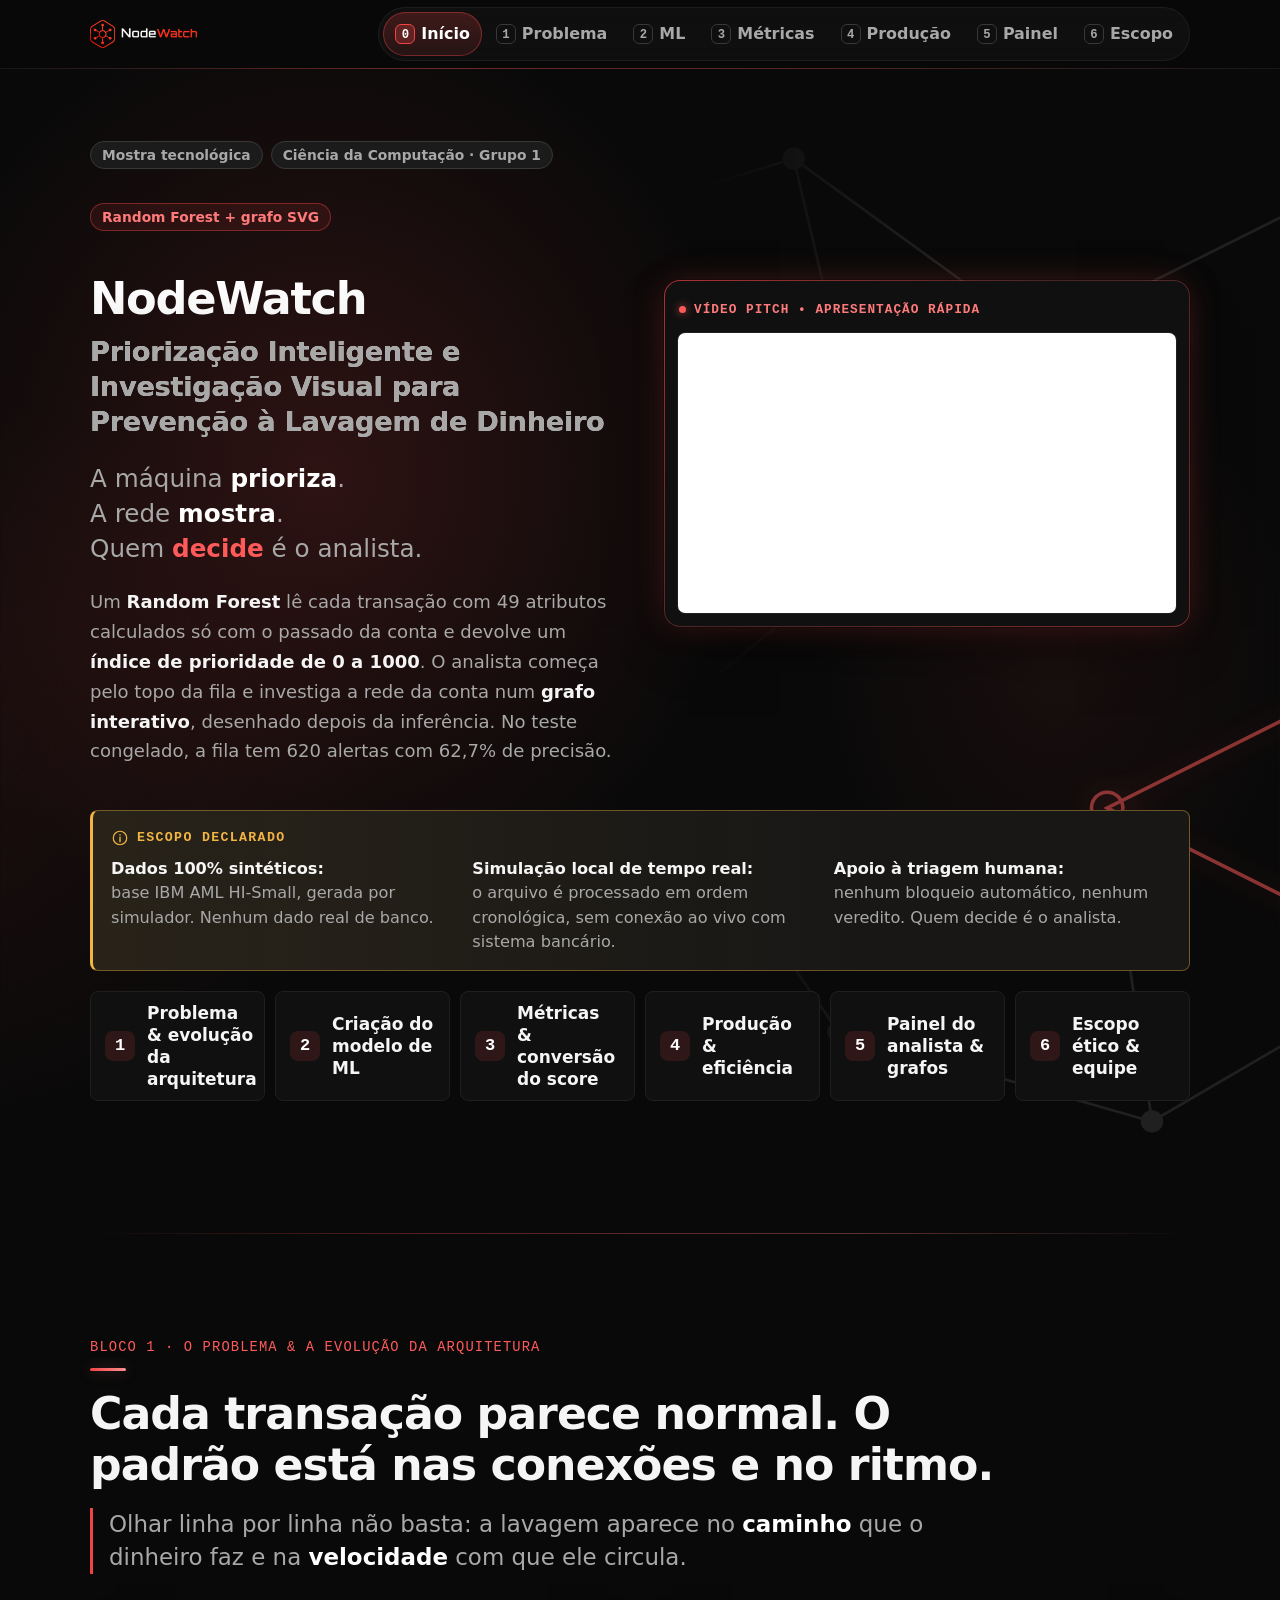
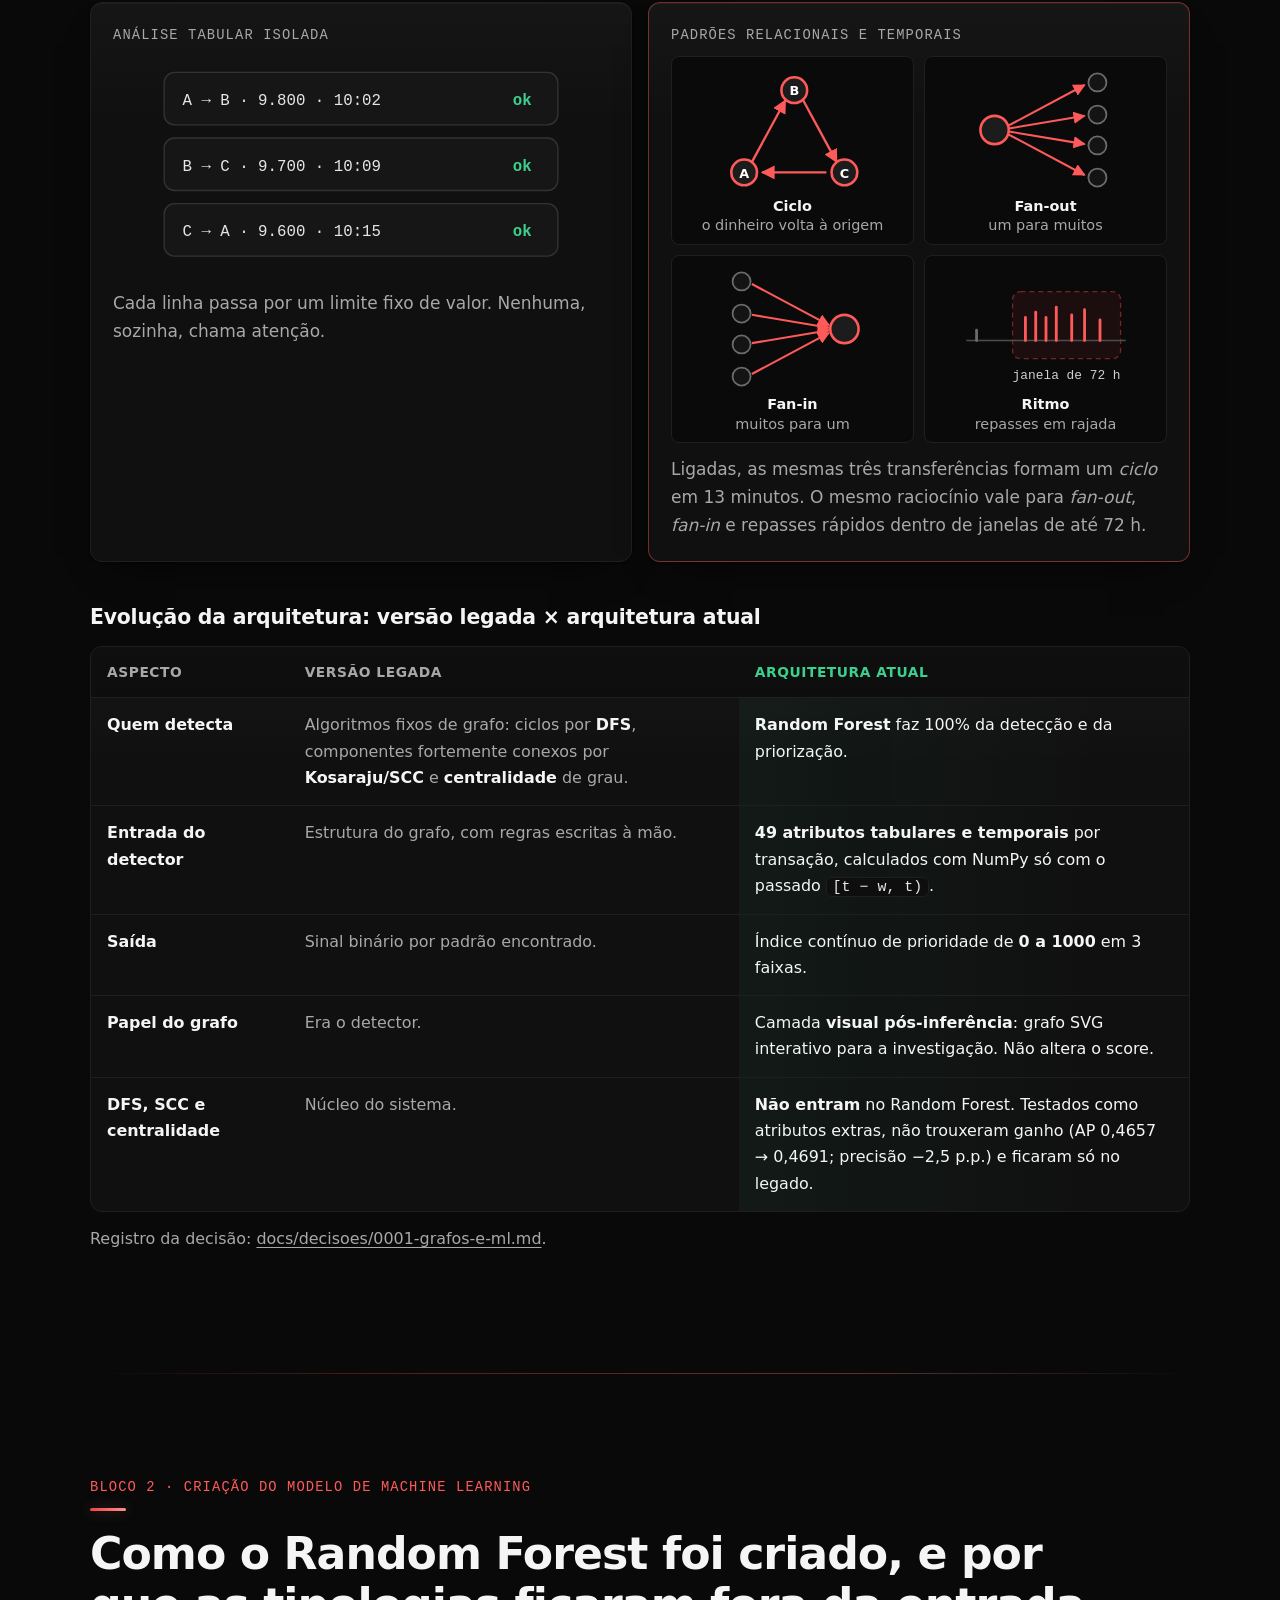
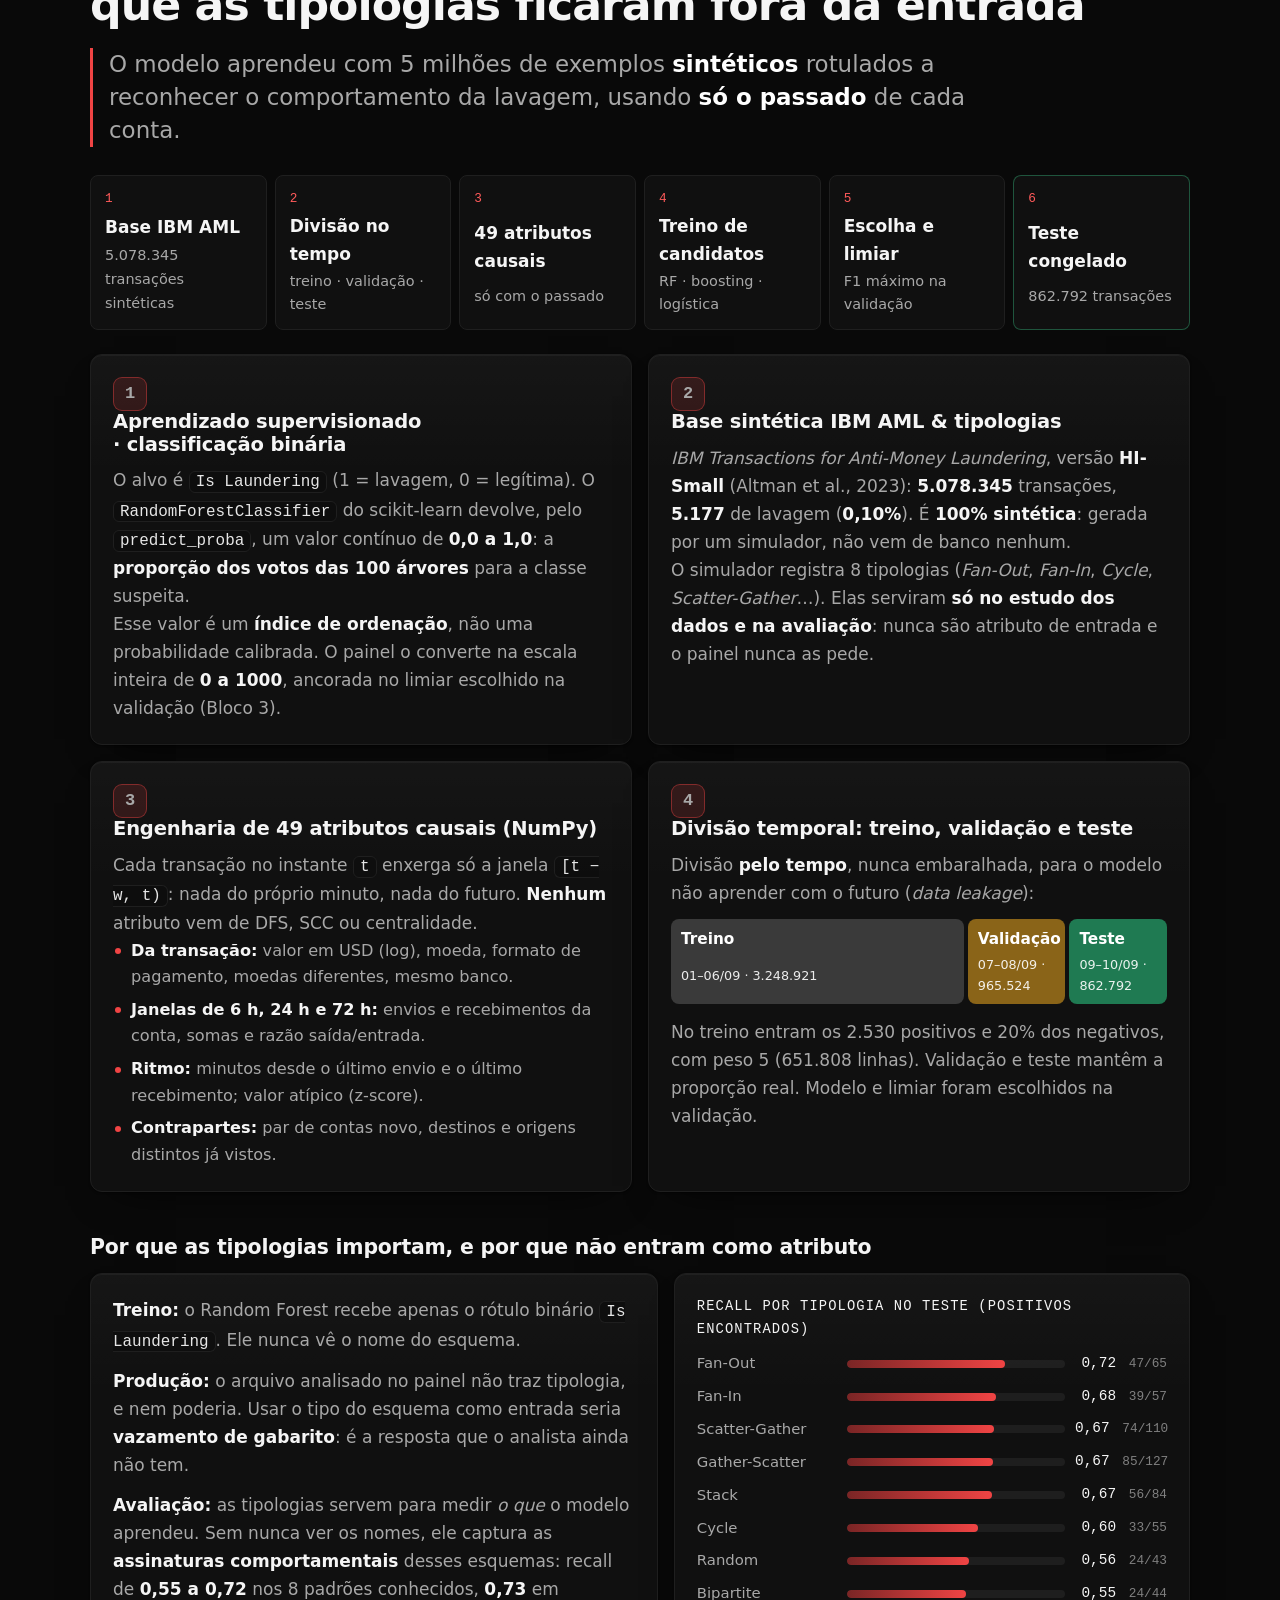
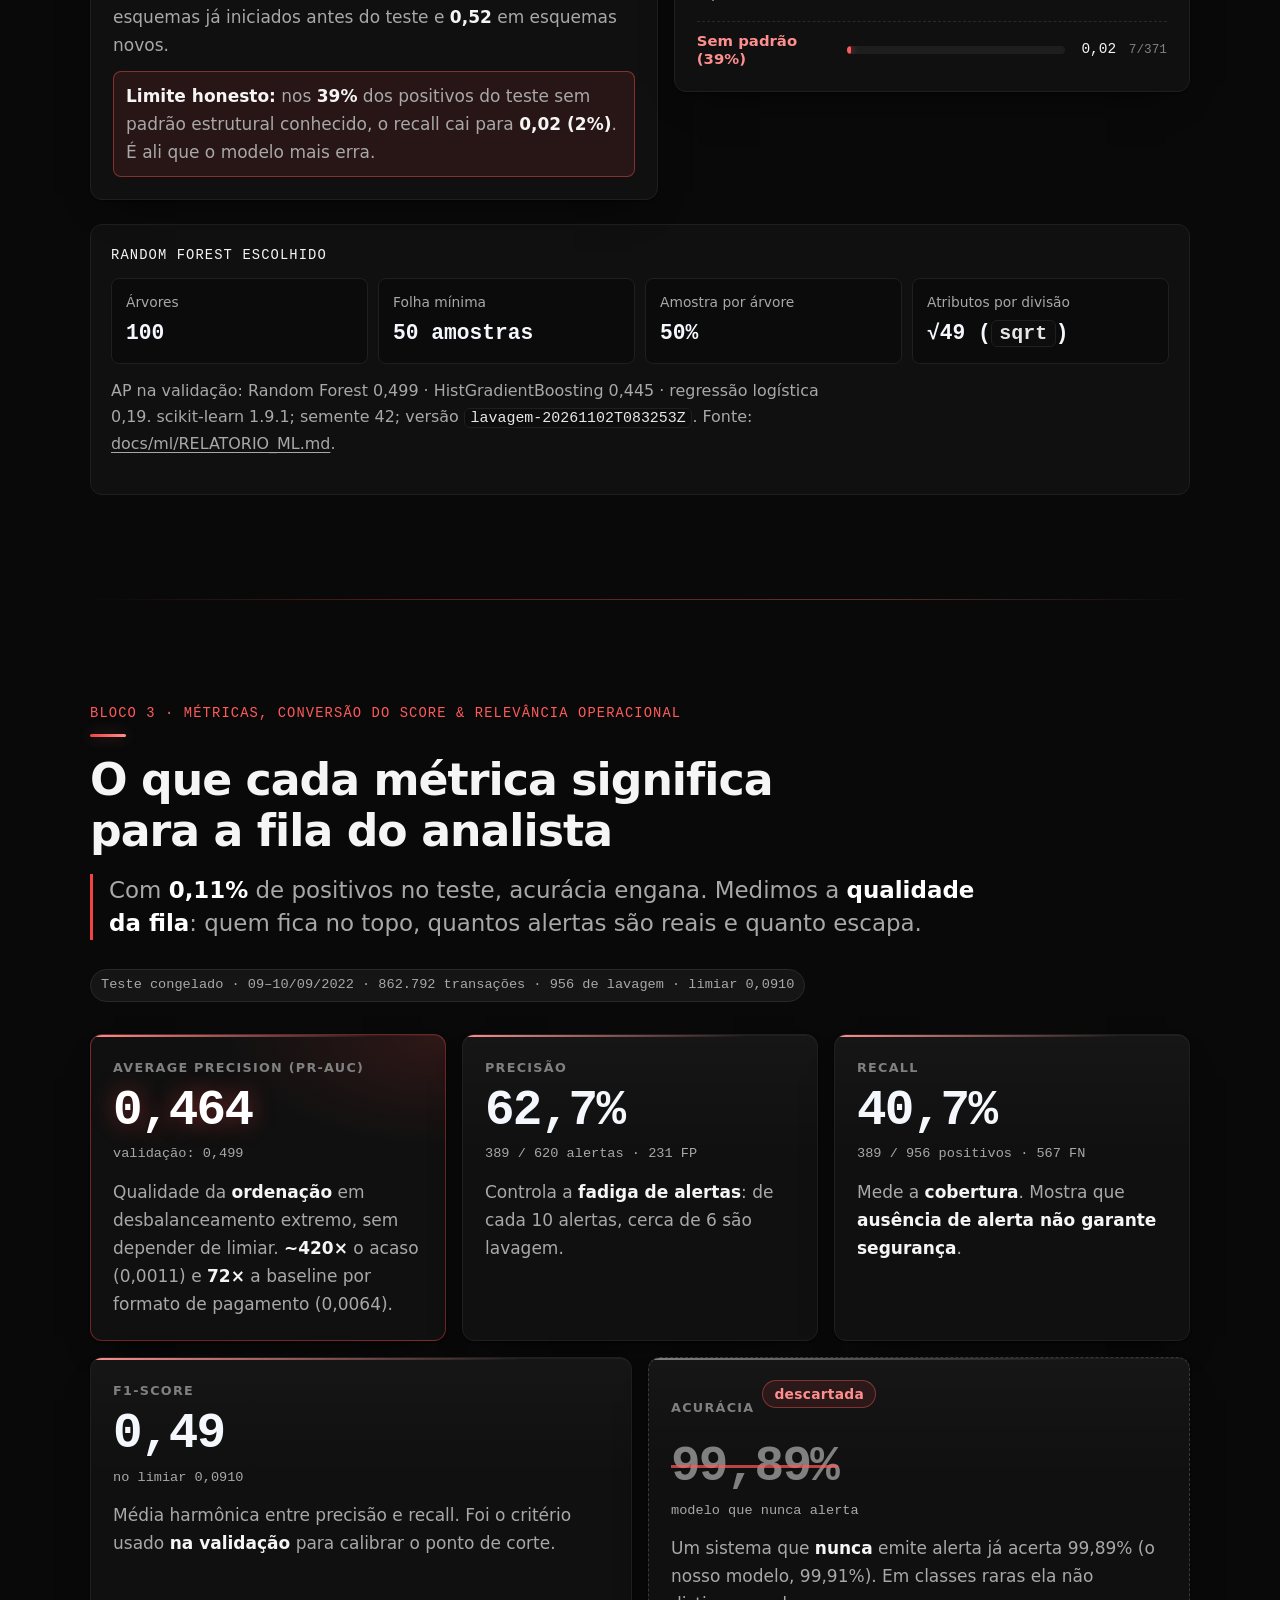
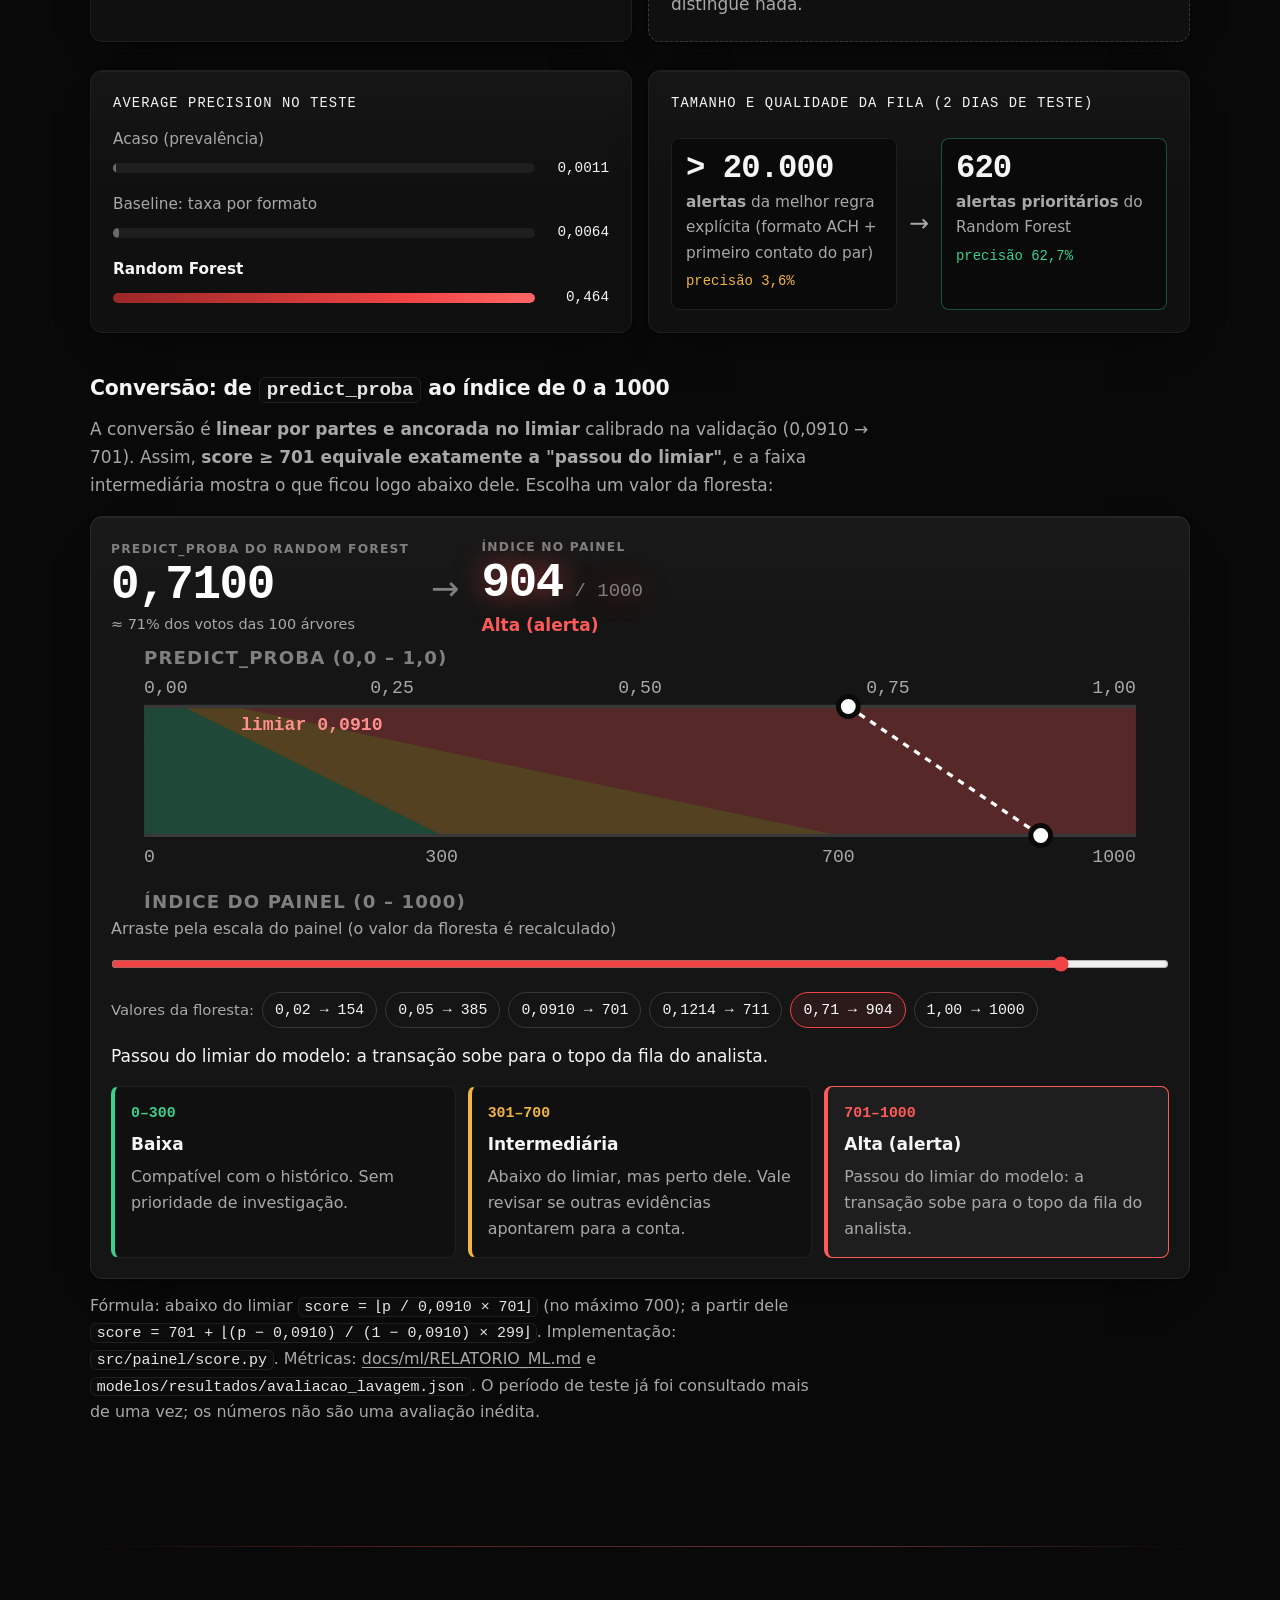
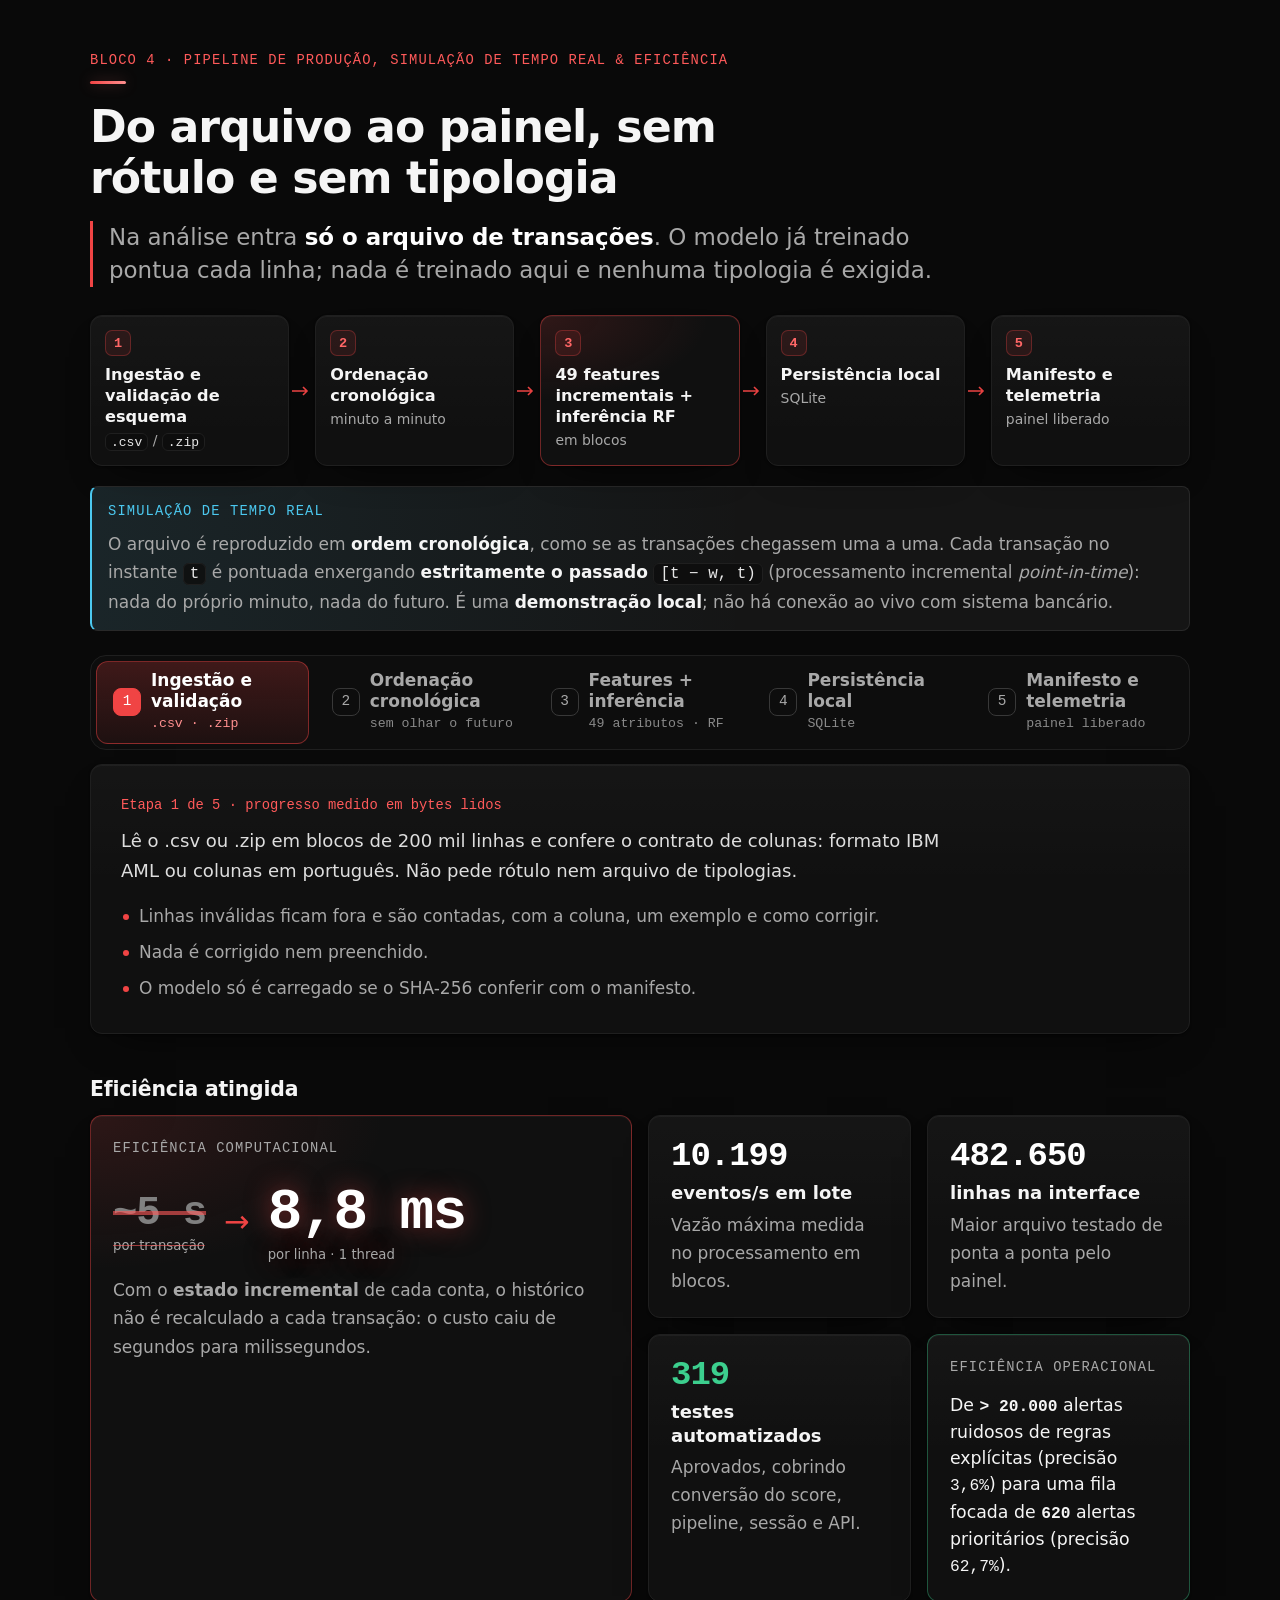
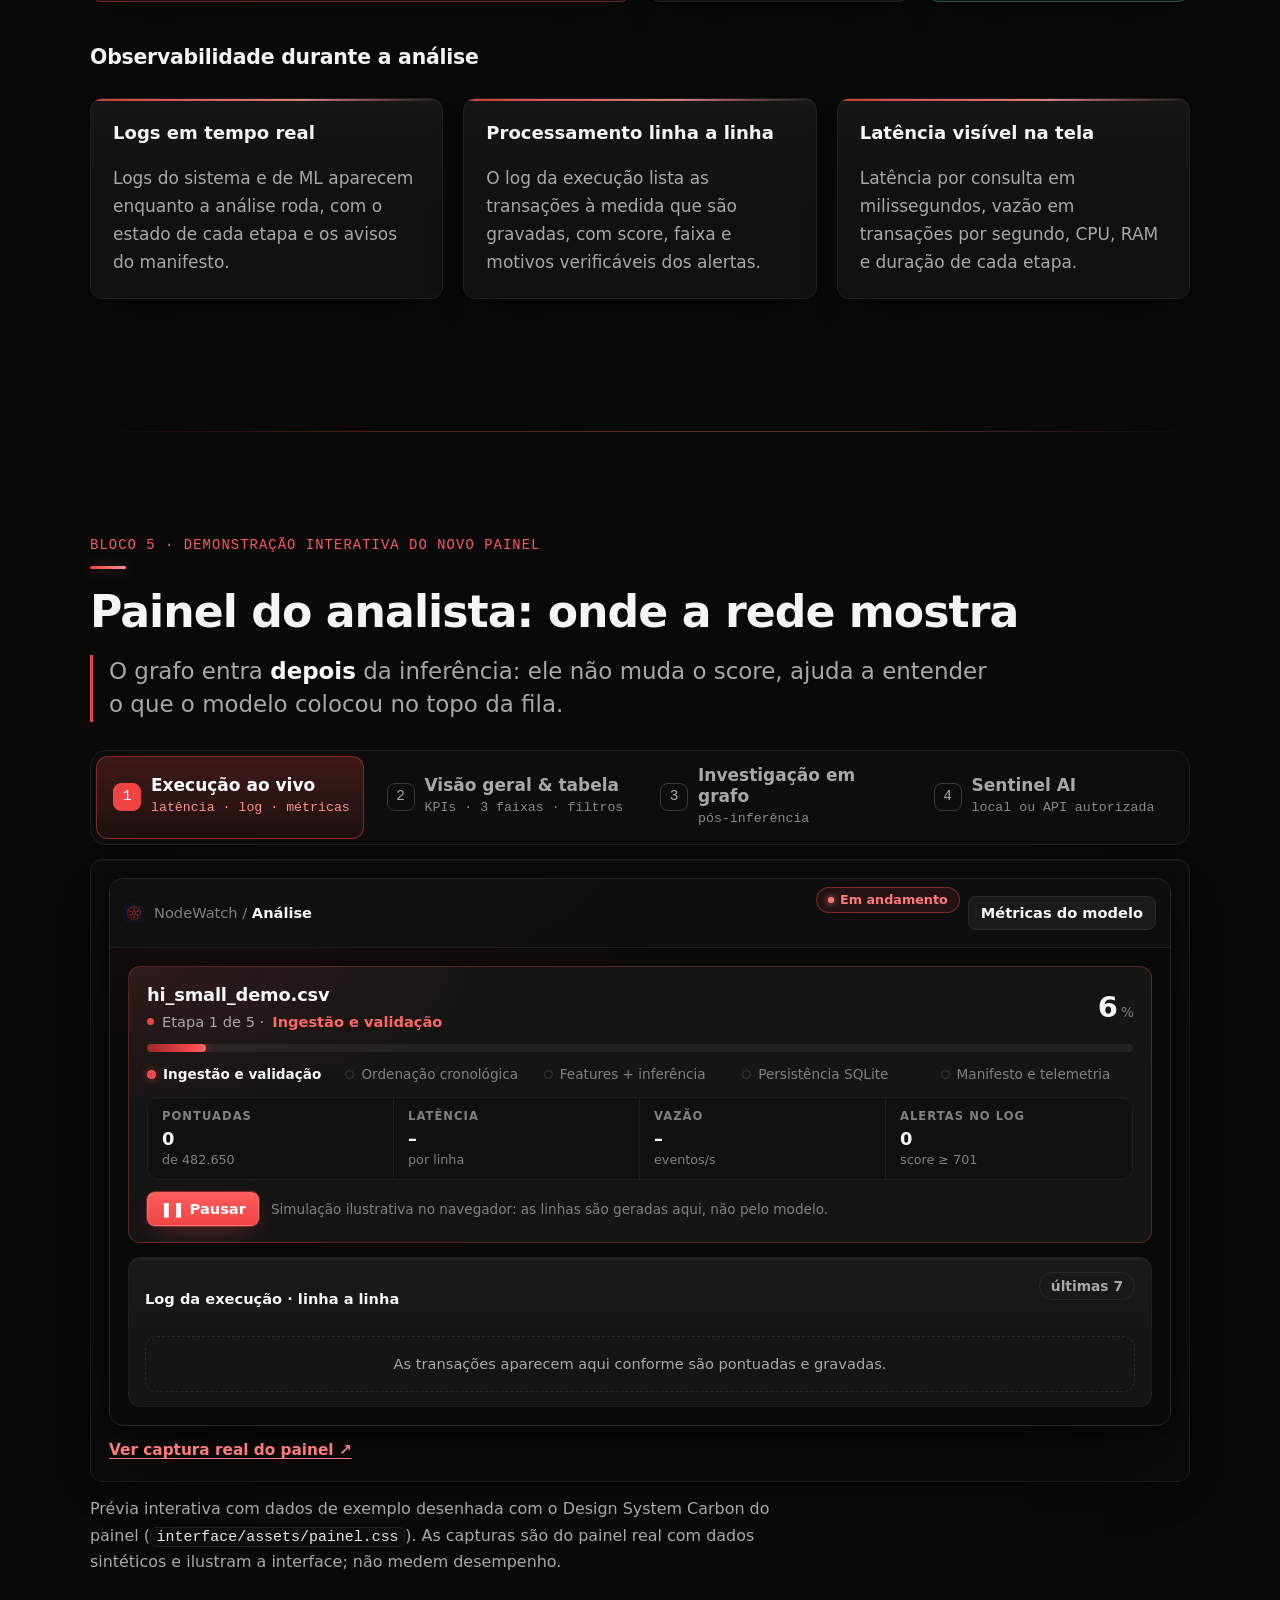
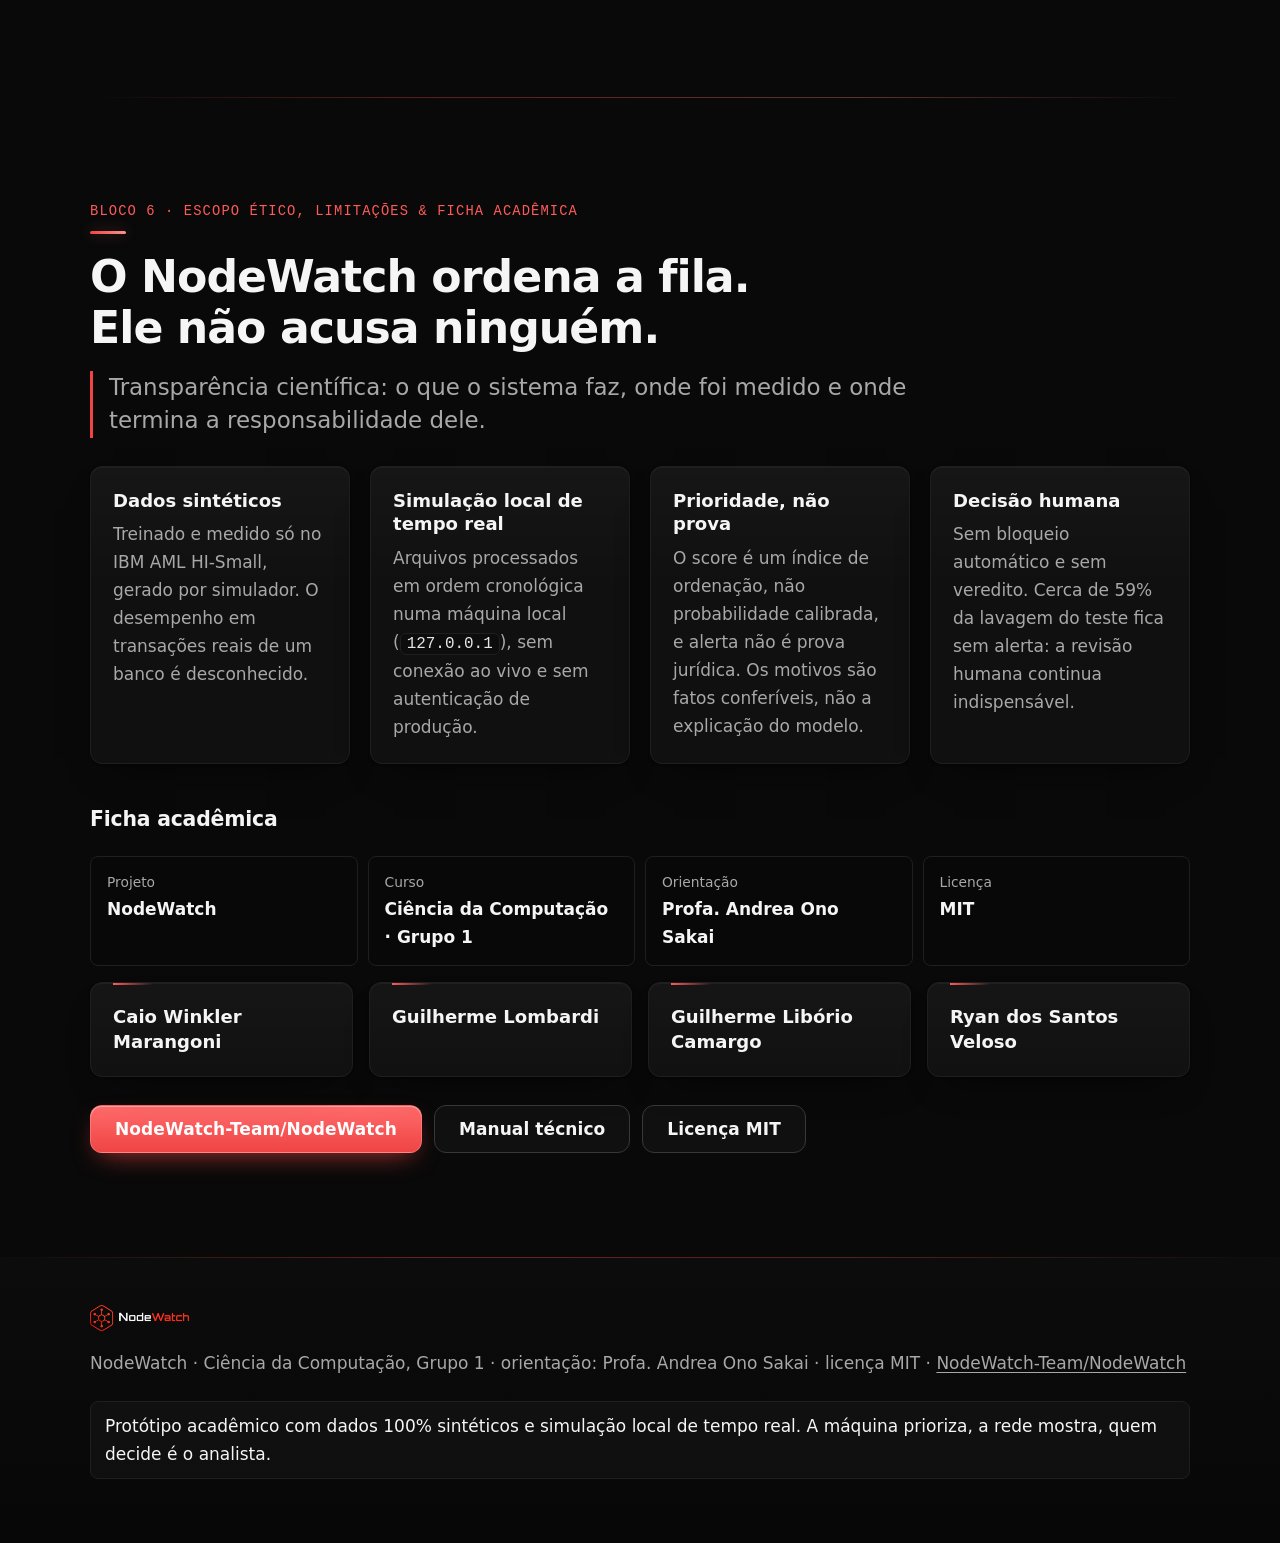
==== commit 9c2a8717: "docs(site): alinha o artigo aos 7 blocos da banca e ao Design System Carbon - Menu fixo com os 7 blo" ====
--- a/index.html
+++ b/index.html
@@ -4,7 +4,7 @@
   <meta charset="utf-8">
   <meta name="viewport" content="width=device-width, initial-scale=1">
   <title>NodeWatch · Priorização inteligente e investigação visual contra a lavagem de dinheiro</title>
-  <meta name="description" content="Roteiro técnico do NodeWatch: um Random Forest prioriza transações suspeitas, o grafo mostra a rede da conta e o analista decide.">
+  <meta name="description" content="Artigo técnico do NodeWatch: um Random Forest prioriza transações suspeitas em dados sintéticos, o grafo mostra a rede da conta e o analista decide.">
   <meta name="theme-color" content="#090909">
   <meta name="color-scheme" content="dark">
 
@@ -19,19 +19,19 @@
 
   <link rel="icon" href="./site-assets/img/favicon.ico" sizes="16x16 32x32 48x48">
   <link rel="apple-touch-icon" href="./site-assets/img/apple-touch-icon.png">
-  <link rel="stylesheet" href="./site-assets/css/site.css?v=20261117b">
+  <link rel="stylesheet" href="./site-assets/css/site.css?v=20261117c">
   <script>document.documentElement.classList.add("js");</script>
   <script src="./site-assets/vendor/react-18.3.1.production.min.js" defer></script>
   <script src="./site-assets/vendor/react-dom-18.3.1.production.min.js" defer></script>
-  <script src="./site-assets/js/site.js?v=20261117b" defer></script>
-  <script src="./site-assets/js/artigo.js?v=20261117b" defer></script>
+  <script src="./site-assets/js/site.js?v=20261117c" defer></script>
+  <script src="./site-assets/js/artigo.js?v=20261117c" defer></script>
 </head>
 <body>
   <a class="pular" href="#conteudo">Pular para o conteúdo</a>
 
   <header class="cabecalho">
     <div class="cabecalho-interno">
-      <a class="marca" href="#abertura" aria-label="NodeWatch, início">
+      <a class="marca" href="#inicio" aria-label="NodeWatch, início">
         <img src="./site-assets/img/logo.png" alt="NodeWatch" width="366" height="96">
       </a>
       <button class="menu-botao" type="button" aria-expanded="false" aria-controls="menu-principal">
@@ -40,13 +40,13 @@
       </button>
       <nav id="menu-principal" class="menu" aria-label="Blocos da apresentação">
         <ol>
-          <li><a href="#abertura"><span class="menu-num">0</span>Abertura</a></li>
-          <li><a href="#problema"><span class="menu-num">1</span>Problema</a></li>
-          <li><a href="#modelo"><span class="menu-num">2</span>Modelo</a></li>
-          <li><a href="#avaliacao"><span class="menu-num">3</span>Avaliação</a></li>
-          <li><a href="#pipeline"><span class="menu-num">4</span>Pipeline</a></li>
-          <li><a href="#painel"><span class="menu-num">5</span>Painel</a></li>
-          <li><a href="#escopo"><span class="menu-num">6</span>Escopo</a></li>
+          <li><a href="#inicio"><span class="menu-num">0</span><span class="menu-longo">Início</span><span class="menu-curto" aria-hidden="true">Início</span></a></li>
+          <li><a href="#problema"><span class="menu-num">1</span><span class="menu-longo">Problema &amp; Arquitetura</span><span class="menu-curto" aria-hidden="true">Problema</span></a></li>
+          <li><a href="#modelo"><span class="menu-num">2</span><span class="menu-longo">Criação do ML</span><span class="menu-curto" aria-hidden="true">ML</span></a></li>
+          <li><a href="#metricas"><span class="menu-num">3</span><span class="menu-longo">Métricas &amp; Score</span><span class="menu-curto" aria-hidden="true">Métricas</span></a></li>
+          <li><a href="#producao"><span class="menu-num">4</span><span class="menu-longo">Produção &amp; Eficiência</span><span class="menu-curto" aria-hidden="true">Produção</span></a></li>
+          <li><a href="#painel"><span class="menu-num">5</span><span class="menu-longo">Painel &amp; Grafos</span><span class="menu-curto" aria-hidden="true">Painel</span></a></li>
+          <li><a href="#escopo"><span class="menu-num">6</span><span class="menu-longo">Escopo &amp; Equipe</span><span class="menu-curto" aria-hidden="true">Escopo</span></a></li>
         </ol>
       </nav>
     </div>
@@ -54,8 +54,8 @@
 
   <main id="conteudo">
 
-    <!-- Bloco 0 · Abertura e vídeo pitch -->
-    <section id="abertura" class="secao heroi" aria-labelledby="titulo-abertura">
+    <!-- ═══ Bloco 0 · Início e vídeo pitch ═══ -->
+    <section id="inicio" class="secao heroi" aria-labelledby="titulo-inicio">
       <svg class="heroi-textura" aria-hidden="true" viewBox="0 0 600 520" preserveAspectRatio="xMidYMid slice">
         <g stroke="currentColor" stroke-width="1.2" fill="none">
           <path d="M60 80 L190 40 L300 120 L420 60 L540 140 M190 40 L230 210 L300 120 M230 210 L120 300 L60 80 M420 60 L470 260 L540 140 M470 260 L560 380 M120 300 L210 430 L350 470 L470 400 L560 380 M350 470 L330 330"/>
@@ -72,56 +72,71 @@
       <div class="conteudo heroi-conteudo">
         <div class="heroi-topo">
           <div class="heroi-texto">
-            <p class="selo">
-              <span>Mostra tecnológica · Roteiro técnico</span>
-              <span>Ciência da Computação · Grupo 1</span>
+            <p class="selos">
+              <span class="selo">Mostra tecnológica</span>
+              <span class="selo">Ciência da Computação · Grupo 1</span>
+              <span class="selo selo-acao">Random Forest + grafo SVG</span>
             </p>
-            <h1 id="titulo-abertura">NodeWatch <span class="h1-sub">Priorização inteligente e investigação visual para prevenção à lavagem de dinheiro</span></h1>
+            <h1 id="titulo-inicio">NodeWatch <span class="h1-sub">Priorização Inteligente e Investigação Visual para Prevenção à Lavagem de Dinheiro</span></h1>
             <p class="lema">
               <span>A máquina <strong>prioriza</strong>.</span>
               <span>A rede <strong>mostra</strong>.</span>
               <span>Quem <strong>decide</strong> é o analista.</span>
             </p>
+            <p class="resumo">
+              Um <strong>Random Forest</strong> lê cada transação com 49 atributos calculados só com o passado da conta e devolve um
+              <strong>índice de prioridade de 0 a 1000</strong>. O analista começa pelo topo da fila e investiga a rede da conta num
+              <strong>grafo interativo</strong>, desenhado depois da inferência. No teste congelado, a fila tem 620 alertas com
+              62,7% de precisão.
+            </p>
           </div>
 
           <figure class="video-card" aria-labelledby="video-etiqueta">
             <figcaption id="video-etiqueta" class="video-etiqueta">
               <span class="video-ponto" aria-hidden="true"></span>
-              Vídeo pitch · 60 segundos
+              Vídeo pitch • Apresentação rápida
             </figcaption>
             <div class="video-quadro">
               <iframe
                 src="https://www.youtube-nocookie.com/embed/1kg24a6yc10?rel=0"
                 title="Vídeo pitch do NodeWatch"
-                allow="accelerometer; autoplay; clipboard-write; encrypted-media; gyroscope; picture-in-picture; web-share"
+                loading="lazy"
+                allow="accelerometer; autoplay; clipboard-write; encrypted-media; gyroscope; picture-in-picture"
                 referrerpolicy="strict-origin-when-cross-origin"
                 allowfullscreen></iframe>
             </div>
           </figure>
         </div>
 
-        <p class="escopo-nota">
-          <svg aria-hidden="true" viewBox="0 0 24 24" width="20" height="20"><circle cx="12" cy="12" r="9" fill="none" stroke="currentColor" stroke-width="1.6"/><path d="M12 11v6M12 7.5v.5" stroke="currentColor" stroke-width="1.8" stroke-linecap="round"/></svg>
-          <span><strong>Escopo:</strong> ferramenta local de apoio à análise de arquivos de transações. Gera um índice de prioridade para a triagem humana; não bloqueia contas, não aprova pagamentos e não dá veredito.</span>
-        </p>
+        <div class="escopo-selo" role="note" aria-label="Escopo do projeto">
+          <p class="escopo-titulo">
+            <svg aria-hidden="true" viewBox="0 0 24 24" width="18" height="18"><circle cx="12" cy="12" r="9" fill="none" stroke="currentColor" stroke-width="1.6"/><path d="M12 11v6M12 7.5v.5" stroke="currentColor" stroke-width="1.8" stroke-linecap="round"/></svg>
+            Escopo declarado
+          </p>
+          <ul>
+            <li><strong>Dados 100% sintéticos:</strong> base IBM AML HI-Small, gerada por simulador. Nenhum dado real de banco.</li>
+            <li><strong>Simulação local de tempo real:</strong> o arquivo é processado em ordem cronológica, sem conexão ao vivo com sistema bancário.</li>
+            <li><strong>Apoio à triagem humana:</strong> nenhum bloqueio automático, nenhum veredito. Quem decide é o analista.</li>
+          </ul>
+        </div>
 
         <ol class="indice" aria-label="Roteiro da apresentação">
-          <li><a href="#problema"><span class="indice-num">1</span><span class="indice-txt">O problema e a evolução da arquitetura</span></a></li>
-          <li><a href="#modelo"><span class="indice-num">2</span><span class="indice-txt">Como o modelo foi criado</span></a></li>
-          <li><a href="#avaliacao"><span class="indice-num">3</span><span class="indice-txt">Avaliação e métricas</span></a></li>
-          <li><a href="#pipeline"><span class="indice-num">4</span><span class="indice-txt">Pipeline de análise</span></a></li>
-          <li><a href="#painel"><span class="indice-num">5</span><span class="indice-txt">Painel do analista e grafo</span></a></li>
-          <li><a href="#escopo"><span class="indice-num">6</span><span class="indice-txt">Escopo ético e créditos</span></a></li>
+          <li><a href="#problema"><span class="indice-num">1</span><span class="indice-txt">Problema &amp; evolução da arquitetura</span></a></li>
+          <li><a href="#modelo"><span class="indice-num">2</span><span class="indice-txt">Criação do modelo de ML</span></a></li>
+          <li><a href="#metricas"><span class="indice-num">3</span><span class="indice-txt">Métricas &amp; conversão do score</span></a></li>
+          <li><a href="#producao"><span class="indice-num">4</span><span class="indice-txt">Produção &amp; eficiência</span></a></li>
+          <li><a href="#painel"><span class="indice-num">5</span><span class="indice-txt">Painel do analista &amp; grafos</span></a></li>
+          <li><a href="#escopo"><span class="indice-num">6</span><span class="indice-txt">Escopo ético &amp; equipe</span></a></li>
         </ol>
       </div>
     </section>
 
-    <!-- Bloco 1 · Problema e evolução -->
+    <!-- ═══ Bloco 1 · Problema e evolução da arquitetura ═══ -->
     <section id="problema" class="secao bloco" aria-labelledby="titulo-problema">
       <div class="conteudo">
-        <p class="bloco-num">Bloco 1</p>
-        <h2 id="titulo-problema">Cada transação parece normal. O padrão está nas conexões.</h2>
-        <p class="ideia">Olhar linha por linha não basta: a lavagem aparece no <strong>caminho</strong> e no <strong>ritmo</strong> do dinheiro.</p>
+        <p class="bloco-num">Bloco 1 · O problema &amp; a evolução da arquitetura</p>
+        <h2 id="titulo-problema">Cada transação parece normal. O padrão está nas conexões e no ritmo.</h2>
+        <p class="ideia">Olhar linha por linha não basta: a lavagem aparece no <strong>caminho</strong> que o dinheiro faz e na <strong>velocidade</strong> com que ele circula.</p>
 
         <div class="contraste">
           <figure class="cartao contraste-lado">
@@ -134,85 +149,110 @@
                 <rect x="10" y="114" width="300" height="40" rx="8" class="d-linha"/><text x="24" y="139" class="d-txt">C → A · 9.600 · 10:15</text><text x="290" y="139" text-anchor="end" class="d-ok">ok</text>
               </g>
             </svg>
-            <figcaption>Cada linha passa por um limite fixo. Nenhuma, sozinha, chama atenção.</figcaption>
+            <figcaption>Cada linha passa por um limite fixo de valor. Nenhuma, sozinha, chama atenção.</figcaption>
           </figure>
+
           <figure class="cartao contraste-lado contraste-alerta">
             <p class="rotulo rotulo-alerta">Padrões relacionais e temporais</p>
-            <svg viewBox="0 0 320 170" role="img" aria-labelledby="t-rel">
-              <title id="t-rel">As mesmas três transferências desenhadas como um ciclo A, B, C, de volta a A, em 13 minutos</title>
-              <defs><marker id="m-seta" viewBox="0 0 10 10" refX="9" refY="5" markerWidth="7" markerHeight="7" orient="auto"><path d="M0,0 L10,5 L0,10 z" class="d-seta"/></marker></defs>
-              <g class="d-aresta" stroke-width="2" fill="none" marker-end="url(#m-seta)">
-                <path d="M95 128 L148 42"/><path d="M174 42 L227 128"/><path d="M212 142 L110 142"/>
-              </g>
-              <g font-family="ui-monospace, Consolas, monospace" font-size="11" class="d-hora">
-                <text x="100" y="80">10:02</text><text x="208" y="80">10:09</text><text x="146" y="160">10:15</text>
-              </g>
-              <g class="d-no"><circle cx="161" cy="30" r="17"/><circle cx="84" cy="140" r="17"/><circle cx="238" cy="140" r="17"/></g>
-              <g font-weight="700" font-size="13" text-anchor="middle" class="d-no-txt"><text x="161" y="35">B</text><text x="84" y="145">A</text><text x="238" y="145">C</text></g>
+            <div class="padroes">
+              <div class="padrao">
+                <svg viewBox="0 0 140 96" role="img" aria-labelledby="t-ciclo">
+                  <title id="t-ciclo">Ciclo: A envia para B, B para C e C devolve para A</title>
+                  <g class="d-aresta" stroke-width="1.8" fill="none" marker-end="url(#m-seta)"><path d="M38 74 L64 26"/><path d="M78 26 L104 74"/><path d="M96 82 L46 82"/></g>
+                  <g class="d-no"><circle cx="71" cy="18" r="10"/><circle cx="32" cy="82" r="10"/><circle cx="110" cy="82" r="10"/></g>
+                  <g class="d-no-txt" font-size="10" font-weight="700" text-anchor="middle"><text x="71" y="22">B</text><text x="32" y="86">A</text><text x="110" y="86">C</text></g>
+                </svg>
+                <p><strong>Ciclo</strong> o dinheiro volta à origem</p>
+              </div>
+              <div class="padrao">
+                <svg viewBox="0 0 140 96" role="img" aria-labelledby="t-fanout">
+                  <title id="t-fanout">Fan-out: uma conta envia para quatro contas</title>
+                  <g class="d-aresta" stroke-width="1.6" fill="none" marker-end="url(#m-seta)"><path d="M40 46 L100 14"/><path d="M40 48 L100 38"/><path d="M40 50 L100 60"/><path d="M40 52 L100 84"/></g>
+                  <g class="d-no"><circle cx="30" cy="49" r="11"/></g>
+                  <g class="d-no-claro"><circle cx="110" cy="12" r="7"/><circle cx="110" cy="37" r="7"/><circle cx="110" cy="61" r="7"/><circle cx="110" cy="86" r="7"/></g>
+                </svg>
+                <p><strong>Fan-out</strong> um para muitos</p>
+              </div>
+              <div class="padrao">
+                <svg viewBox="0 0 140 96" role="img" aria-labelledby="t-fanin">
+                  <title id="t-fanin">Fan-in: quatro contas enviam para uma conta</title>
+                  <g class="d-aresta" stroke-width="1.6" fill="none" marker-end="url(#m-seta)"><path d="M38 14 L98 46"/><path d="M38 38 L98 48"/><path d="M38 60 L98 50"/><path d="M38 84 L98 52"/></g>
+                  <g class="d-no-claro"><circle cx="30" cy="12" r="7"/><circle cx="30" cy="37" r="7"/><circle cx="30" cy="61" r="7"/><circle cx="30" cy="86" r="7"/></g>
+                  <g class="d-no"><circle cx="110" cy="49" r="11"/></g>
+                </svg>
+                <p><strong>Fan-in</strong> muitos para um</p>
+              </div>
+              <div class="padrao">
+                <svg viewBox="0 0 140 96" role="img" aria-labelledby="t-ritmo">
+                  <title id="t-ritmo">Ritmo: vários repasses concentrados dentro de uma janela de 72 horas</title>
+                  <rect x="44" y="20" width="84" height="52" rx="6" class="d-janela"/>
+                  <line x1="8" y1="58" x2="132" y2="58" class="d-eixo"/>
+                  <g class="d-tique"><line x1="16" y1="50" x2="16" y2="58"/><line x1="54" y1="40" x2="54" y2="58"/><line x1="62" y1="36" x2="62" y2="58"/><line x1="70" y1="40" x2="70" y2="58"/><line x1="78" y1="32" x2="78" y2="58"/><line x1="90" y1="38" x2="90" y2="58"/><line x1="100" y1="34" x2="100" y2="58"/><line x1="112" y1="42" x2="112" y2="58"/></g>
+                  <text x="86" y="88" text-anchor="middle" class="d-hora" font-size="10" font-family="ui-monospace, Consolas, monospace">janela de 72 h</text>
+                </svg>
+                <p><strong>Ritmo</strong> repasses em rajada</p>
+              </div>
+            </div>
+            <svg width="0" height="0" aria-hidden="true" focusable="false" style="position:absolute">
+              <defs><marker id="m-seta" viewBox="0 0 10 10" refX="9" refY="5" markerWidth="6" markerHeight="6" orient="auto"><path d="M0,0 L10,5 L0,10 z" class="d-seta"/></marker></defs>
             </svg>
-            <figcaption>Em 13 minutos o dinheiro dá a volta e retorna à origem: um <em>ciclo</em>. O mesmo vale para <em>fan-out</em> (um para muitos), <em>fan-in</em> (muitos para um) e repasses rápidos em janelas de até 72 h.</figcaption>
+            <figcaption>Ligadas, as mesmas três transferências formam um <em>ciclo</em> em 13 minutos. O mesmo raciocínio vale para <em>fan-out</em>, <em>fan-in</em> e repasses rápidos dentro de janelas de até 72 h.</figcaption>
           </figure>
         </div>
 
-        <h3 class="sub-bloco">Evolução da arquitetura</h3>
-        <div class="evolucao">
-          <article class="cartao evolucao-lado evolucao-legado">
-            <p class="rotulo">Versão legada</p>
-            <h4>Só algoritmos clássicos de grafos</h4>
-            <ul class="lista-curta">
-              <li>Ciclos por <strong>DFS</strong>, componentes fortemente conexos (<strong>Kosaraju/SCC</strong>) e <strong>centralidade</strong> de grau.</li>
-              <li>Regras sobre a estrutura, sem um modelo treinado com exemplos.</li>
-              <li>Medidos como atributos extras do modelo, não trouxeram ganho (AP 0,4657 → 0,4691, precisão −2,5 p.p.) e foram removidos.</li>
-            </ul>
-          </article>
-          <div class="evolucao-seta" aria-hidden="true">→</div>
-          <article class="cartao evolucao-lado evolucao-atual">
-            <p class="rotulo rotulo-verde">Arquitetura atual</p>
-            <h4>Responsabilidades separadas</h4>
-            <ul class="lista-curta">
-              <li><strong>Random Forest</strong> detecta e prioriza: um score para cada transação, em escala.</li>
-              <li><strong>Grafo</strong> na camada visual, depois da inferência: mostra a rede da conta para a investigação.</li>
-              <li><strong>Analista</strong> decide, com as evidências na tela.</li>
-            </ul>
-          </article>
+        <h3 class="sub-bloco">Evolução da arquitetura: versão legada × arquitetura atual</h3>
+        <div class="tabela-rolagem">
+          <table class="tabela comparativo">
+            <caption class="sr">Comparação entre a versão legada, baseada em algoritmos fixos de grafo, e a arquitetura atual, com Random Forest e grafo visual</caption>
+            <thead>
+              <tr><th scope="col">Aspecto</th><th scope="col">Versão legada</th><th scope="col" class="col-atual">Arquitetura atual</th></tr>
+            </thead>
+            <tbody>
+              <tr><th scope="row">Quem detecta</th><td>Algoritmos fixos de grafo: ciclos por <strong>DFS</strong>, componentes fortemente conexos por <strong>Kosaraju/SCC</strong> e <strong>centralidade</strong> de grau.</td><td><strong>Random Forest</strong> faz 100% da detecção e da priorização.</td></tr>
+              <tr><th scope="row">Entrada do detector</th><td>Estrutura do grafo, com regras escritas à mão.</td><td><strong>49 atributos tabulares e temporais</strong> por transação, calculados com NumPy só com o passado <code>[t − w, t)</code>.</td></tr>
+              <tr><th scope="row">Saída</th><td>Sinal binário por padrão encontrado.</td><td>Índice contínuo de prioridade de <strong>0 a 1000</strong> em 3 faixas.</td></tr>
+              <tr><th scope="row">Papel do grafo</th><td>Era o detector.</td><td>Camada <strong>visual pós-inferência</strong>: grafo SVG interativo para a investigação. Não altera o score.</td></tr>
+              <tr><th scope="row">DFS, SCC e centralidade</th><td>Núcleo do sistema.</td><td><strong>Não entram</strong> no Random Forest. Testados como atributos extras, não trouxeram ganho (AP 0,4657 → 0,4691; precisão −2,5 p.p.) e ficaram só no legado.</td></tr>
+            </tbody>
+          </table>
         </div>
         <p class="nota-ref">Registro da decisão: <a href="https://github.com/NodeWatch-Team/NodeWatch/blob/main/docs/decisoes/0001-grafos-e-ml.md" target="_blank" rel="noopener">docs/decisoes/0001-grafos-e-ml.md</a>.</p>
       </div>
     </section>
 
-    <!-- Bloco 2 · Criação do modelo -->
+    <!-- ═══ Bloco 2 · Criação do modelo de ML ═══ -->
     <section id="modelo" class="secao bloco" aria-labelledby="titulo-modelo">
       <div class="conteudo">
-        <p class="bloco-num">Bloco 2</p>
-        <h2 id="titulo-modelo">Como o modelo de Machine Learning foi criado</h2>
-        <p class="ideia">Um <strong>Random Forest</strong> aprendeu com 5 milhões de exemplos rotulados a reconhecer transações parecidas com lavagem, usando <strong>só o passado</strong> de cada conta.</p>
+        <p class="bloco-num">Bloco 2 · Criação do modelo de Machine Learning</p>
+        <h2 id="titulo-modelo">Como o Random Forest foi criado, e por que as tipologias ficaram fora da entrada</h2>
+        <p class="ideia">O modelo aprendeu com 5 milhões de exemplos <strong>sintéticos</strong> rotulados a reconhecer o comportamento da lavagem, usando <strong>só o passado</strong> de cada conta.</p>
 
         <ol class="fluxo-criacao" aria-label="Etapas da criação do modelo">
-          <li><span>Base IBM AML</span><small>5.078.345 transações</small></li>
+          <li><span>Base IBM AML</span><small>5.078.345 transações sintéticas</small></li>
           <li><span>Divisão no tempo</span><small>treino · validação · teste</small></li>
-          <li><span>49 atributos</span><small>só com o passado</small></li>
+          <li><span>49 atributos causais</span><small>só com o passado</small></li>
           <li><span>Treino de candidatos</span><small>RF · boosting · logística</small></li>
-          <li><span>Escolha e limiar</span><small>na validação</small></li>
-          <li class="fluxo-fim"><span>Teste congelado</span><small>medido uma vez</small></li>
+          <li><span>Escolha e limiar</span><small>F1 máximo na validação</small></li>
+          <li class="fluxo-fim"><span>Teste congelado</span><small>862.792 transações</small></li>
         </ol>
 
         <div class="pilares">
           <article class="cartao pilar">
             <p class="pilar-num">1</p>
-            <h3>Tipo de aprendizado e tarefa</h3>
-            <p><strong>Aprendizado supervisionado</strong>, com <strong>classificação binária</strong>: o alvo é <code>Is Laundering</code> (1 = lavagem, 0 = legítima).</p>
-            <p>O modelo devolve um valor contínuo de 0 a 1 (proporção de votos das árvores, <em>não</em> uma probabilidade calibrada). O painel o converte num <strong>índice de prioridade de 0 a 1000</strong> ancorado no limiar 0,0910: score 701 = limiar.</p>
+            <h3>Aprendizado supervisionado · classificação binária</h3>
+            <p>O alvo é <code>Is Laundering</code> (1 = lavagem, 0 = legítima). O <code>RandomForestClassifier</code> do scikit-learn devolve, pelo <code>predict_proba</code>, um valor contínuo de <strong>0,0 a 1,0</strong>: a <strong>proporção dos votos das 100 árvores</strong> para a classe suspeita.</p>
+            <p>Esse valor é um <strong>índice de ordenação</strong>, não uma probabilidade calibrada. O painel o converte na escala inteira de <strong>0 a 1000</strong>, ancorada no limiar escolhido na validação (Bloco 3).</p>
           </article>
           <article class="cartao pilar">
             <p class="pilar-num">2</p>
-            <h3>Base, rótulos e tipologias</h3>
-            <p><em>IBM Transactions for Anti-Money Laundering</em>, versão <strong>HI-Small</strong> (sintética, publicada no Kaggle; Altman et al., 2023): 5.078.345 transações, 5.177 de lavagem, ou seja, <strong>0,10%</strong> de positivos.</p>
-            <p>O arquivo de padrões (<em>Fan-Out</em>, <em>Fan-In</em>, <em>Cycle</em>, <em>Scatter-Gather</em>…) serviu <strong>só no estudo dos dados e na avaliação</strong> (recall por tipologia). Não é atributo do modelo e não é exigido pelo painel.</p>
+            <h3>Base sintética IBM AML &amp; tipologias</h3>
+            <p><em>IBM Transactions for Anti-Money Laundering</em>, versão <strong>HI-Small</strong> (Altman et al., 2023): <strong>5.078.345</strong> transações, <strong>5.177</strong> de lavagem (<strong>0,10%</strong>). É <strong>100% sintética</strong>: gerada por um simulador, não vem de banco nenhum.</p>
+            <p>O simulador registra 8 tipologias (<em>Fan-Out</em>, <em>Fan-In</em>, <em>Cycle</em>, <em>Scatter-Gather</em>…). Elas serviram <strong>só no estudo dos dados e na avaliação</strong>: nunca são atributo de entrada e o painel nunca as pede.</p>
           </article>
           <article class="cartao pilar">
             <p class="pilar-num">3</p>
-            <h3>Engenharia de atributos</h3>
-            <p><strong>49 atributos</strong> por transação, calculados só com o que aconteceu antes dela. <strong>Nenhum</strong> vem de DFS, SCC ou centralidade.</p>
+            <h3>Engenharia de 49 atributos causais (NumPy)</h3>
+            <p>Cada transação no instante <code>t</code> enxerga só a janela <code>[t − w, t)</code>: nada do próprio minuto, nada do futuro. <strong>Nenhum</strong> atributo vem de DFS, SCC ou centralidade.</p>
             <ul class="lista-curta lista-mini">
               <li><strong>Da transação:</strong> valor em USD (log), moeda, formato de pagamento, moedas diferentes, mesmo banco.</li>
               <li><strong>Janelas de 6 h, 24 h e 72 h:</strong> envios e recebimentos da conta, somas e razão saída/entrada.</li>
@@ -222,15 +262,39 @@
           </article>
           <article class="cartao pilar">
             <p class="pilar-num">4</p>
-            <h3>Treino, validação e teste</h3>
-            <p>Divisão <strong>pelo tempo</strong>, nunca embaralhada, para não usar o futuro (<em>data leakage</em>):</p>
+            <h3>Divisão temporal: treino, validação e teste</h3>
+            <p>Divisão <strong>pelo tempo</strong>, nunca embaralhada, para o modelo não aprender com o futuro (<em>data leakage</em>):</p>
             <div class="divisao" role="img" aria-label="Treino de 01 a 06 de setembro de 2022 com 3.248.921 transações; validação de 07 a 08 com 965.524; teste de 09 a 10 com 862.792">
               <span class="div-treino">Treino<small>01–06/09 · 3.248.921</small></span>
               <span class="div-val">Validação<small>07–08/09 · 965.524</small></span>
               <span class="div-teste">Teste<small>09–10/09 · 862.792</small></span>
             </div>
-            <p>Desbalanceamento: no treino entram todos os 2.530 positivos e 20% dos negativos, com peso 5 (651.808 linhas). Validação e teste mantêm a proporção real. O modelo e o limiar foram escolhidos na validação.</p>
-          </article>
+            <p>No treino entram os 2.530 positivos e 20% dos negativos, com peso 5 (651.808 linhas). Validação e teste mantêm a proporção real. Modelo e limiar foram escolhidos na validação.</p>
+          </article>
+        </div>
+
+        <h3 class="sub-bloco">Por que as tipologias importam, e por que não entram como atributo</h3>
+        <div class="tipologias">
+          <div class="cartao tipologias-texto">
+            <p><strong>Treino:</strong> o Random Forest recebe apenas o rótulo binário <code>Is Laundering</code>. Ele nunca vê o nome do esquema.</p>
+            <p><strong>Produção:</strong> o arquivo analisado no painel não traz tipologia, e nem poderia. Usar o tipo do esquema como entrada seria <strong>vazamento de gabarito</strong>: é a resposta que o analista ainda não tem.</p>
+            <p><strong>Avaliação:</strong> as tipologias servem para medir <em>o que</em> o modelo aprendeu. Sem nunca ver os nomes, ele captura as <strong>assinaturas comportamentais</strong> desses esquemas: recall de <strong>0,55 a 0,72</strong> nos 8 padrões conhecidos, <strong>0,73</strong> em esquemas já iniciados antes do teste e <strong>0,52</strong> em esquemas novos.</p>
+            <p class="tipologias-limite"><strong>Limite honesto:</strong> nos <strong>39%</strong> dos positivos do teste sem padrão estrutural conhecido, o recall cai para <strong>0,02 (2%)</strong>. É ali que o modelo mais erra.</p>
+          </div>
+          <figure class="cartao tipologias-grafico">
+            <figcaption class="rotulo">Recall por tipologia no teste (positivos encontrados)</figcaption>
+            <ul class="barras-recall">
+              <li><span class="br-nome">Fan-Out</span><span class="br-trilho"><i style="width:72.3%"></i></span><span class="br-num mono">0,72 <small>47/65</small></span></li>
+              <li><span class="br-nome">Fan-In</span><span class="br-trilho"><i style="width:68.4%"></i></span><span class="br-num mono">0,68 <small>39/57</small></span></li>
+              <li><span class="br-nome">Scatter-Gather</span><span class="br-trilho"><i style="width:67.3%"></i></span><span class="br-num mono">0,67 <small>74/110</small></span></li>
+              <li><span class="br-nome">Gather-Scatter</span><span class="br-trilho"><i style="width:66.9%"></i></span><span class="br-num mono">0,67 <small>85/127</small></span></li>
+              <li><span class="br-nome">Stack</span><span class="br-trilho"><i style="width:66.7%"></i></span><span class="br-num mono">0,67 <small>56/84</small></span></li>
+              <li><span class="br-nome">Cycle</span><span class="br-trilho"><i style="width:60%"></i></span><span class="br-num mono">0,60 <small>33/55</small></span></li>
+              <li><span class="br-nome">Random</span><span class="br-trilho"><i style="width:55.8%"></i></span><span class="br-num mono">0,56 <small>24/43</small></span></li>
+              <li><span class="br-nome">Bipartite</span><span class="br-trilho"><i style="width:54.5%"></i></span><span class="br-num mono">0,55 <small>24/44</small></span></li>
+              <li class="br-sem"><span class="br-nome">Sem padrão (39%)</span><span class="br-trilho"><i style="width:1.9%"></i></span><span class="br-num mono">0,02 <small>7/371</small></span></li>
+            </ul>
+          </figure>
         </div>
 
         <div class="rf-ficha">
@@ -241,114 +305,192 @@
             <div><dt>Amostra por árvore</dt><dd>50%</dd></div>
             <div><dt>Atributos por divisão</dt><dd>√49 (<code>sqrt</code>)</dd></div>
           </dl>
-          <p class="nota-ref">AP na validação: Random Forest 0,499 · HistGradientBoosting 0,445 · regressão logística 0,19. Biblioteca: scikit-learn 1.9.1; semente 42; versão <code>lavagem-20261102T083253Z</code>.</p>
-        </div>
-      </div>
-    </section>
-
-    <!-- Bloco 3 · Avaliação -->
-    <section id="avaliacao" class="secao bloco" aria-labelledby="titulo-avaliacao">
+          <p class="nota-ref">AP na validação: Random Forest 0,499 · HistGradientBoosting 0,445 · regressão logística 0,19. scikit-learn 1.9.1; semente 42; versão <code>lavagem-20261102T083253Z</code>. Fonte: <a href="https://github.com/NodeWatch-Team/NodeWatch/blob/main/docs/ml/RELATORIO_ML.md" target="_blank" rel="noopener">docs/ml/RELATORIO_ML.md</a>.</p>
+        </div>
+      </div>
+    </section>
+
+    <!-- ═══ Bloco 3 · Métricas, conversão do score e relevância operacional ═══ -->
+    <section id="metricas" class="secao bloco" aria-labelledby="titulo-metricas">
       <div class="conteudo">
-        <p class="bloco-num">Bloco 3</p>
-        <h2 id="titulo-avaliacao">Avaliação no teste congelado</h2>
-        <p class="ideia">Com 0,11% de positivos, <strong>acurácia engana</strong>: um modelo que nunca alerta acerta 99,89%. Por isso medimos a <strong>qualidade da fila</strong>.</p>
-
-        <div class="cartoes cartoes-4">
+        <p class="bloco-num">Bloco 3 · Métricas, conversão do score &amp; relevância operacional</p>
+        <h2 id="titulo-metricas">O que cada métrica significa para a fila do analista</h2>
+        <p class="ideia">Com <strong>0,11%</strong> de positivos no teste, acurácia engana. Medimos a <strong>qualidade da fila</strong>: quem fica no topo, quantos alertas são reais e quanto escapa.</p>
+
+        <p class="contexto-teste mono">Teste congelado · 09–10/09/2022 · 862.792 transações · 956 de lavagem · limiar 0,0910</p>
+
+        <div class="cartoes cartoes-metricas">
+          <article class="cartao metrica metrica-destaque">
+            <p class="metrica-nome">Average Precision (PR-AUC)</p>
+            <p class="metrica-numero">0,464</p>
+            <p class="metrica-sub mono">validação: 0,499</p>
+            <p>Qualidade da <strong>ordenação</strong> em desbalanceamento extremo, sem depender de limiar. <strong>~420×</strong> o acaso (0,0011) e <strong>72×</strong> a baseline por formato de pagamento (0,0064).</p>
+          </article>
           <article class="cartao metrica">
-            <p class="metrica-numero">0,464</p>
-            <h4>Average Precision (PR-AUC)</h4>
-            <p>Qualidade da ordenação, sem limiar. O acaso daria 0,0011; a regra "taxa por formato", 0,0064.</p>
+            <p class="metrica-nome">Precisão</p>
+            <p class="metrica-numero">62,7%</p>
+            <p class="metrica-sub mono">389 / 620 alertas · 231 FP</p>
+            <p>Controla a <strong>fadiga de alertas</strong>: de cada 10 alertas, cerca de 6 são lavagem.</p>
           </article>
           <article class="cartao metrica">
-            <p class="metrica-numero">62,7%</p>
-            <h4>Precisão</h4>
-            <p>Dos 620 alertas, 389 eram lavagem.</p>
+            <p class="metrica-nome">Recall</p>
+            <p class="metrica-numero">40,7%</p>
+            <p class="metrica-sub mono">389 / 956 positivos · 567 FN</p>
+            <p>Mede a <strong>cobertura</strong>. Mostra que <strong>ausência de alerta não garante segurança</strong>.</p>
           </article>
           <article class="cartao metrica">
-            <p class="metrica-numero">40,7%</p>
-            <h4>Recall</h4>
-            <p>Das 956 lavagens do teste, 389 foram encontradas.</p>
-          </article>
-          <article class="cartao metrica">
-            <p class="metrica-numero">0,494</p>
-            <h4>F1-score</h4>
-            <p>Equilíbrio entre precisão e recall no limiar 0,0910.</p>
-          </article>
-        </div>
-
-        <div class="erros">
-          <article class="cartao erro erro-fp">
-            <p class="erro-num">231</p>
-            <h4>Falsos positivos</h4>
-            <p>Transações legítimas que viram alerta: <strong>fila extra de revisão</strong>. São cerca de 2,7 a cada 10 mil transações.</p>
-          </article>
-          <article class="cartao erro erro-fn">
-            <p class="erro-num">567</p>
-            <h4>Falsos negativos</h4>
-            <p>Lavagem sem alerta: <strong>um padrão passa</strong>. O ponto fraco são os casos sem tipologia conhecida (39% do teste), com recall de 2%.</p>
-          </article>
-        </div>
-
-        <h3 class="sub-bloco">Por que três faixas em vez de um corte seco</h3>
-        <p class="texto-bloco">O alerta continua sendo exatamente "passou do limiar" (score ≥ 701). A faixa intermediária mostra o que ficou perto dele, para o analista usar se outras evidências apontarem para a conta. Arraste o score:</p>
+            <p class="metrica-nome">F1-score</p>
+            <p class="metrica-numero">0,49</p>
+            <p class="metrica-sub mono">no limiar 0,0910</p>
+            <p>Média harmônica entre precisão e recall. Foi o critério usado <strong>na validação</strong> para calibrar o ponto de corte.</p>
+          </article>
+          <article class="cartao metrica metrica-descartada">
+            <p class="metrica-nome">Acurácia <span class="selo selo-alerta">descartada</span></p>
+            <p class="metrica-numero">99,89%</p>
+            <p class="metrica-sub mono">modelo que nunca alerta</p>
+            <p>Um sistema que <strong>nunca</strong> emite alerta já acerta 99,89% (o nosso modelo, 99,91%). Em classes raras ela não distingue nada.</p>
+          </article>
+        </div>
+
+        <div class="comparativos">
+          <figure class="cartao comparativo-ap">
+            <figcaption class="rotulo">Average Precision no teste</figcaption>
+            <ul class="barras-ap">
+              <li><span class="ap-nome">Acaso (prevalência)</span><span class="ap-trilho"><i style="width:0.24%"></i></span><span class="ap-num mono">0,0011</span></li>
+              <li><span class="ap-nome">Baseline: taxa por formato</span><span class="ap-trilho"><i style="width:1.38%"></i></span><span class="ap-num mono">0,0064</span></li>
+              <li class="ap-rf"><span class="ap-nome">Random Forest</span><span class="ap-trilho"><i style="width:100%"></i></span><span class="ap-num mono">0,464</span></li>
+            </ul>
+          </figure>
+          <figure class="cartao comparativo-fila">
+            <figcaption class="rotulo">Tamanho e qualidade da fila (2 dias de teste)</figcaption>
+            <div class="fila-lado fila-regras">
+              <p class="fila-num mono">&gt; 20.000</p>
+              <p><strong>alertas</strong> da melhor regra explícita (formato ACH + primeiro contato do par)</p>
+              <p class="fila-prec mono">precisão 3,6%</p>
+            </div>
+            <div class="fila-seta" aria-hidden="true">→</div>
+            <div class="fila-lado fila-rf">
+              <p class="fila-num mono">620</p>
+              <p><strong>alertas prioritários</strong> do Random Forest</p>
+              <p class="fila-prec mono">precisão 62,7%</p>
+            </div>
+          </figure>
+        </div>
+
+        <h3 class="sub-bloco">Conversão: de <code>predict_proba</code> ao índice de 0 a 1000</h3>
+        <p class="texto-bloco">A conversão é <strong>linear por partes e ancorada no limiar</strong> calibrado na validação (0,0910 → 701). Assim, <strong>score ≥ 701 equivale exatamente a "passou do limiar"</strong>, e a faixa intermediária mostra o que ficou logo abaixo dele. Escolha um valor da floresta:</p>
         <!-- Componente React (site-assets/js/artigo.js); a versão estática é substituída quando o React carrega. -->
-        <div id="simulador-score">
+        <div id="conversao-score">
+          <div class="conversao-estatica">
+            <dl class="ancoras">
+              <div><dt class="mono">0,0000</dt><dd class="mono">0</dd></div>
+              <div><dt class="mono">0,0391</dt><dd class="mono">301</dd></div>
+              <div><dt class="mono">0,0910</dt><dd class="mono">701</dd></div>
+              <div><dt class="mono">0,1214</dt><dd class="mono">711</dd></div>
+              <div><dt class="mono">0,7100</dt><dd class="mono">904</dd></div>
+              <div><dt class="mono">1,0000</dt><dd class="mono">1000</dd></div>
+            </dl>
+          </div>
           <div class="faixas-lista">
-            <article class="faixa-item faixa-basal"><p class="mono">0–300</p><h4>Baixa</h4><p>Compatível com o histórico.</p></article>
-            <article class="faixa-item faixa-observacao"><p class="mono">301–700</p><h4>Intermediária</h4><p>Abaixo do limiar, mas perto dele.</p></article>
-            <article class="faixa-item faixa-alerta"><p class="mono">701–1000</p><h4>Alta (alerta)</h4><p>Passou do limiar: topo da fila.</p></article>
+            <article class="faixa-item faixa-baixa"><p class="mono">0–300</p><h4>Baixa</h4><p>Compatível com o histórico.</p></article>
+            <article class="faixa-item faixa-intermediaria"><p class="mono">301–700</p><h4>Intermediária</h4><p>Abaixo do limiar, mas perto dele.</p></article>
+            <article class="faixa-item faixa-alta"><p class="mono">701–1000</p><h4>Alta (alerta)</h4><p>Passou do limiar: topo da fila.</p></article>
           </div>
         </div>
-        <p class="nota-ref">Teste: 09–10/09/2022, 862.792 transações, 956 de lavagem. Fonte: <a href="https://github.com/NodeWatch-Team/NodeWatch/blob/main/docs/ml/RELATORIO_ML.md" target="_blank" rel="noopener">docs/ml/RELATORIO_ML.md</a> e <code>modelos/resultados/avaliacao_lavagem.json</code>. O período de teste já foi consultado mais de uma vez; os números não são uma avaliação inédita.</p>
-      </div>
-    </section>
-
-    <!-- Bloco 4 · Pipeline -->
-    <section id="pipeline" class="secao bloco" aria-labelledby="titulo-pipeline">
+        <p class="nota-ref">Fórmula: abaixo do limiar <code>score = ⌊p / 0,0910 × 701⌋</code> (no máximo 700); a partir dele <code>score = 701 + ⌊(p − 0,0910) / (1 − 0,0910) × 299⌋</code>. Implementação: <code>src/painel/score.py</code>. Métricas: <a href="https://github.com/NodeWatch-Team/NodeWatch/blob/main/docs/ml/RELATORIO_ML.md" target="_blank" rel="noopener">docs/ml/RELATORIO_ML.md</a> e <code>modelos/resultados/avaliacao_lavagem.json</code>. O período de teste já foi consultado mais de uma vez; os números não são uma avaliação inédita.</p>
+      </div>
+    </section>
+
+    <!-- ═══ Bloco 4 · Produção, simulação de tempo real e eficiência ═══ -->
+    <section id="producao" class="secao bloco" aria-labelledby="titulo-producao">
       <div class="conteudo">
-        <p class="bloco-num">Bloco 4</p>
-        <h2 id="titulo-pipeline">Do CSV ao painel em 5 etapas</h2>
-        <p class="ideia">Na análise entra <strong>só o arquivo de transações</strong>: nenhum rótulo e nenhum arquivo de tipologias. O modelo já treinado pontua; nada é treinado aqui.</p>
+        <p class="bloco-num">Bloco 4 · Pipeline de produção, simulação de tempo real &amp; eficiência</p>
+        <h2 id="titulo-producao">Do arquivo ao painel, sem rótulo e sem tipologia</h2>
+        <p class="ideia">Na análise entra <strong>só o arquivo de transações</strong>. O modelo já treinado pontua cada linha; nada é treinado aqui e nenhuma tipologia é exigida.</p>
+
+        <ol class="fluxograma" aria-label="Etapas do pipeline em produção">
+          <li><span class="fx-num">1</span><strong>Ingestão e validação de esquema</strong><small><code>.csv</code> / <code>.zip</code></small></li>
+          <li><span class="fx-num">2</span><strong>Ordenação cronológica</strong><small>minuto a minuto</small></li>
+          <li class="fx-nucleo"><span class="fx-num">3</span><strong>49 features incrementais + inferência RF</strong><small>em blocos</small></li>
+          <li><span class="fx-num">4</span><strong>Persistência local</strong><small>SQLite</small></li>
+          <li><span class="fx-num">5</span><strong>Manifesto e telemetria</strong><small>painel liberado</small></li>
+        </ol>
+
+        <div class="aviso-simulacao">
+          <p class="rotulo">Simulação de tempo real</p>
+          <p>O arquivo é reproduzido em <strong>ordem cronológica</strong>, como se as transações chegassem uma a uma. Cada transação no instante <code>t</code> é pontuada enxergando <strong>estritamente o passado</strong> <code>[t − w, t)</code> (processamento incremental <em>point-in-time</em>): nada do próprio minuto, nada do futuro. É uma <strong>demonstração local</strong>; não há conexão ao vivo com sistema bancário.</p>
+        </div>
 
         <!-- Componente React (site-assets/js/artigo.js); a lista estática é substituída quando o React carrega. -->
         <div id="pipeline-interativo">
           <ol class="pipeline">
-            <li class="etapa-pipe"><span class="etapa-num">1</span><div><h3>Ingestão e validação</h3><p>Lê o <code>.csv</code> ou <code>.zip</code> em blocos de 200 mil linhas e confere o contrato de colunas.</p></div></li>
+            <li class="etapa-pipe"><span class="etapa-num">1</span><div><h3>Ingestão e validação de esquema</h3><p>Lê o <code>.csv</code> ou <code>.zip</code> em blocos de 200 mil linhas e confere o contrato de colunas.</p></div></li>
             <li class="etapa-pipe"><span class="etapa-num">2</span><div><h3>Ordenação cronológica</h3><p>Ordena por data e hora para construir as janelas sem olhar o futuro.</p></div></li>
-            <li class="etapa-pipe"><span class="etapa-num">3</span><div><h3>Atributos e pontuação em blocos</h3><p>49 atributos e Random Forest em blocos de cerca de 20 mil transações: score 0–1000 e motivos.</p></div></li>
-            <li class="etapa-pipe"><span class="etapa-num">4</span><div><h3>Índices no SQLite</h3><p>Resultados indexados localmente para filtrar e paginar sem refazer cálculo.</p></div></li>
-            <li class="etapa-pipe"><span class="etapa-num">5</span><div><h3>Manifesto e liberação</h3><p>Registra status, tempos, modelo e avisos; o painel abre os resultados.</p></div></li>
+            <li class="etapa-pipe"><span class="etapa-num">3</span><div><h3>Features incrementais + inferência</h3><p>49 atributos e Random Forest em blocos de cerca de 20 mil transações: score 0–1000 e motivos.</p></div></li>
+            <li class="etapa-pipe"><span class="etapa-num">4</span><div><h3>Persistência local SQLite</h3><p>Resultados indexados localmente para filtrar e paginar sem refazer cálculo.</p></div></li>
+            <li class="etapa-pipe"><span class="etapa-num">5</span><div><h3>Manifesto e telemetria</h3><p>Registra status, tempos, modelo e avisos; o painel abre os resultados.</p></div></li>
           </ol>
+        </div>
+
+        <h3 class="sub-bloco">Eficiência atingida</h3>
+        <div class="eficiencia">
+          <article class="cartao efic efic-salto">
+            <p class="rotulo">Eficiência computacional</p>
+            <div class="salto">
+              <p class="salto-de mono">~5 s<small>por transação</small></p>
+              <span class="salto-seta" aria-hidden="true">→</span>
+              <p class="salto-para mono">8,8 ms<small>por linha · 1 thread</small></p>
+            </div>
+            <p>Com o <strong>estado incremental</strong> de cada conta, o histórico não é recalculado a cada transação: o custo caiu de segundos para milissegundos.</p>
+          </article>
+          <article class="cartao efic">
+            <p class="efic-num mono">10.199</p>
+            <h4>eventos/s em lote</h4>
+            <p>Vazão máxima medida no processamento em blocos.</p>
+          </article>
+          <article class="cartao efic">
+            <p class="efic-num mono">482.650</p>
+            <h4>linhas na interface</h4>
+            <p>Maior arquivo testado de ponta a ponta pelo painel.</p>
+          </article>
+          <article class="cartao efic efic-ok">
+            <p class="efic-num mono">319</p>
+            <h4>testes automatizados</h4>
+            <p>Aprovados, cobrindo conversão do score, pipeline, sessão e API.</p>
+          </article>
+          <article class="cartao efic efic-oper">
+            <p class="rotulo">Eficiência operacional</p>
+            <p class="efic-oper-texto">De <strong class="mono">&gt; 20.000</strong> alertas ruidosos de regras explícitas (precisão <span class="mono">3,6%</span>) para uma fila focada de <strong class="mono">620</strong> alertas prioritários (precisão <span class="mono">62,7%</span>).</p>
+          </article>
         </div>
 
         <h3 class="sub-bloco">Observabilidade durante a análise</h3>
         <div class="cartoes cartoes-3">
           <article class="cartao obs">
-            <h4>Fluxo linha a linha</h4>
-            <p>O log da execução lista as transações à medida que são gravadas, cada uma com score, faixa e os motivos verificáveis dos alertas.</p>
+            <h4>Logs em tempo real</h4>
+            <p>Logs do sistema e de ML aparecem enquanto a análise roda, com o estado de cada etapa e os avisos do manifesto.</p>
           </article>
           <article class="cartao obs">
-            <h4>Progresso por etapa</h4>
-            <p>As 5 etapas aparecem em tempo real com o que já foi lido ou pontuado e a estimativa de tempo restante, calculada pela vazão medida.</p>
+            <h4>Processamento linha a linha</h4>
+            <p>O log da execução lista as transações à medida que são gravadas, com score, faixa e motivos verificáveis dos alertas.</p>
           </article>
           <article class="cartao obs">
-            <h4>Latência e vazão na tela</h4>
-            <p>Latência de cada consulta em milissegundos, vazão em transações por segundo, CPU, RAM e duração de cada etapa.</p>
-          </article>
-        </div>
-        <p class="nota-ref">Medido nesta máquina de desenvolvimento: 200 mil transações sintéticas em cerca de 46 s, incluindo a gravação no SQLite. O HI-Small inteiro (5.078.345 transações) também roda pelo painel.</p>
-      </div>
-    </section>
-
-    <!-- Bloco 5 · Painel do analista -->
+            <h4>Latência visível na tela</h4>
+            <p>Latência por consulta em milissegundos, vazão em transações por segundo, CPU, RAM e duração de cada etapa.</p>
+          </article>
+        </div>
+      </div>
+    </section>
+
+    <!-- ═══ Bloco 5 · Demonstração interativa do painel ═══ -->
     <section id="painel" class="secao bloco" aria-labelledby="titulo-painel">
       <div class="conteudo">
-        <p class="bloco-num">Bloco 5 · ponte para a demonstração</p>
+        <p class="bloco-num">Bloco 5 · Demonstração interativa do novo painel</p>
         <h2 id="titulo-painel">Painel do analista: onde a rede mostra</h2>
         <p class="ideia">O grafo entra <strong>depois</strong> da inferência: ele não muda o score, ajuda a entender o que o modelo colocou no topo da fila.</p>
 
         <!-- Componente React (site-assets/js/artigo.js); a versão estática é substituída quando o React carrega. -->
-        <div id="painel-abas">
+        <div id="painel-demo">
           <div class="telas">
             <figure class="tela">
               <button class="tela-abrir" type="button" aria-label="Ampliar imagem: execução da análise">
@@ -368,35 +510,45 @@
               </button>
               <figcaption><strong>Investigação em grafo</strong> A rede da conta em foco, até 3 saltos.</figcaption>
             </figure>
+            <figure class="tela">
+              <button class="tela-abrir" type="button" aria-label="Ampliar imagem: tabela de transações">
+                <img src="./site-assets/img/tela-transacoes.jpg" width="1100" height="688" loading="lazy" alt="Tabela de transações com filtros, score e alerta">
+              </button>
+              <figcaption><strong>Transações</strong> Tabela paginada com score, faixa e motivos.</figcaption>
+            </figure>
           </div>
         </div>
-        <p class="nota-ref">Capturas reais do painel com dados sintéticos: ilustram a interface, não medem desempenho.</p>
-      </div>
-    </section>
-
-    <!-- Bloco 6 · Escopo, limitações e créditos -->
+        <p class="nota-ref">Prévia interativa com dados de exemplo desenhada com o Design System Carbon do painel (<code>interface/assets/painel.css</code>). As capturas são do painel real com dados sintéticos e ilustram a interface; não medem desempenho.</p>
+      </div>
+    </section>
+
+    <!-- ═══ Bloco 6 · Escopo ético, limitações e ficha acadêmica ═══ -->
     <section id="escopo" class="secao bloco" aria-labelledby="titulo-escopo">
       <div class="conteudo">
-        <p class="bloco-num">Bloco 6</p>
-        <h2 id="titulo-escopo">Escopo ético, limitações e créditos</h2>
-        <p class="ideia">O NodeWatch <strong>ordena a fila</strong>. Ele não acusa ninguém.</p>
-
-        <div class="cartoes cartoes-3">
+        <p class="bloco-num">Bloco 6 · Escopo ético, limitações &amp; ficha acadêmica</p>
+        <h2 id="titulo-escopo">O NodeWatch ordena a fila. Ele não acusa ninguém.</h2>
+        <p class="ideia">Transparência científica: o que o sistema faz, onde foi medido e onde termina a responsabilidade dele.</p>
+
+        <div class="cartoes cartoes-4">
           <article class="cartao limite">
             <h4>Dados sintéticos</h4>
             <p>Treinado e medido só no IBM AML HI-Small, gerado por simulador. O desempenho em transações reais de um banco é desconhecido.</p>
           </article>
           <article class="cartao limite">
+            <h4>Simulação local de tempo real</h4>
+            <p>Arquivos processados em ordem cronológica numa máquina local (<code>127.0.0.1</code>), sem conexão ao vivo e sem autenticação de produção.</p>
+          </article>
+          <article class="cartao limite">
             <h4>Prioridade, não prova</h4>
-            <p>O score não é probabilidade e alerta não é prova jurídica. Os motivos são fatos conferíveis, não a explicação da decisão do modelo.</p>
+            <p>O score é um índice de ordenação, não probabilidade calibrada, e alerta não é prova jurídica. Os motivos são fatos conferíveis, não a explicação do modelo.</p>
           </article>
           <article class="cartao limite">
             <h4>Decisão humana</h4>
-            <p>Ferramenta local (<code>127.0.0.1</code>), sem bloqueio automático e sem autenticação de produção: apoio à triagem, sempre revisada por uma pessoa.</p>
-          </article>
-        </div>
-
-        <h3 class="sub-bloco">Equipe</h3>
+            <p>Sem bloqueio automático e sem veredito. Cerca de 59% da lavagem do teste fica sem alerta: a revisão humana continua indispensável.</p>
+          </article>
+        </div>
+
+        <h3 class="sub-bloco">Ficha acadêmica</h3>
         <dl class="ficha">
           <div><dt>Projeto</dt><dd>NodeWatch</dd></div>
           <div><dt>Curso</dt><dd>Ciência da Computação · Grupo 1</dd></div>
@@ -406,12 +558,13 @@
         <ul class="equipe" aria-label="Integrantes">
           <li class="cartao pessoa"><span class="pessoa-nome">Caio Winkler Marangoni</span></li>
           <li class="cartao pessoa"><span class="pessoa-nome">Guilherme Lombardi</span></li>
+          <li class="cartao pessoa"><span class="pessoa-nome">Guilherme Libório Camargo</span></li>
           <li class="cartao pessoa"><span class="pessoa-nome">Ryan dos Santos Veloso</span></li>
-          <li class="cartao pessoa"><span class="pessoa-nome">Guilherme Liborio Camargo</span></li>
         </ul>
         <div class="botoes ficha-botoes">
           <a class="botao botao-primario" href="https://github.com/NodeWatch-Team/NodeWatch" target="_blank" rel="noopener">NodeWatch-Team/NodeWatch<span class="sr"> (abre em nova aba)</span></a>
           <a class="botao botao-secundario" href="https://github.com/NodeWatch-Team/NodeWatch/blob/main/docs/COMO_FUNCIONA_O_NODEWATCH.md" target="_blank" rel="noopener">Manual técnico<span class="sr"> (abre em nova aba)</span></a>
+          <a class="botao botao-secundario" href="https://github.com/NodeWatch-Team/NodeWatch/blob/main/LICENSE" target="_blank" rel="noopener">Licença MIT<span class="sr"> (abre em nova aba)</span></a>
         </div>
       </div>
     </section>
@@ -420,8 +573,8 @@
   <footer class="rodape">
     <div class="conteudo">
       <img class="rodape-logo" src="./site-assets/img/logo.png" alt="" width="366" height="96" loading="lazy">
-      <p>NodeWatch · Ciência da Computação, Grupo 1 · orientação: Profa. Andrea Ono Sakai · licença MIT · <a href="https://nodewatch-team.github.io/NodeWatch/">nodewatch-team.github.io/NodeWatch</a></p>
-      <p class="rodape-aviso">Protótipo acadêmico com dados sintéticos. A máquina prioriza, a rede mostra, quem decide é o analista.</p>
+      <p>NodeWatch · Ciência da Computação, Grupo 1 · orientação: Profa. Andrea Ono Sakai · licença MIT · <a href="https://github.com/NodeWatch-Team/NodeWatch">NodeWatch-Team/NodeWatch</a></p>
+      <p class="rodape-aviso">Protótipo acadêmico com dados 100% sintéticos e simulação local de tempo real. A máquina prioriza, a rede mostra, quem decide é o analista.</p>
     </div>
   </footer>
 
--- a/site-assets/css/site.css
+++ b/site-assets/css/site.css
@@ -1,35 +1,64 @@
 /* NodeWatch · artigo técnico (GitHub Pages)
-   Design system Carbon do painel: preto carbono e grafite, acento vermelho NodeWatch.
-   Vermelho = marca, ação e alertas · âmbar = avisos e pendências · verde = disponível. */
+   Tokens do Design System "Carbon" do painel (interface/assets/painel.css, seção 1):
+   preto carbono, superfícies grafite em camadas, bordas finas de 1 px, acento vermelho NodeWatch.
+   Vermelho = marca, ação e alertas · âmbar = atenção · verde = normal · ciano = informação · amarelo = foco do teclado.
+   Faixas do score: baixa (0–300) verde, intermediária (301–700) âmbar, alta (701–1000) vermelho. */
 
 :root {
+  /* Base e superfícies (do mais fundo ao mais elevado) */
   --fundo: #090909;
   --fundo-2: #0c0c0c;
   --sup-1: #101010;
   --sup-2: #151515;
+  --sup-3: #1b1b1b;
+  --sup-4: #202020;
+  --poco: #0a0a0a;
   --cartao: #121212;
-  --borda: #262626;
-  --borda-forte: #3a3a3a;
+  --borda: #1f1f1f;
+  --borda-media: #292929;
+  --borda-forte: #383838;
+  --reflexo: rgba(255, 255, 255, 0.045);
+
+  /* Texto */
   --texto: #f5f5f5;
-  --texto-2: #b8b8b8;
-  --azul: #f04444;
-  --azul-claro: #ff7a7a;
-  --ciano: #ff8f8f;
-  --vermelho: #ff5a5a;
-  --verde: #3ccf8e;
-  --ambar: #f2b544;
+  --texto-2: #a8a8a8;
+  --texto-fraco: #808080;
+
+  /* Marca, ação e semântica */
+  --azul: #f04444;          /* nome histórico: é o vermelho da marca (--marca no painel) */
+  --azul-claro: #ff7a7a;    /* --acao-forte */
+  --ciano: #ff8f8f;         /* --alerta-forte */
+  --marca-2: #ff6666;
+  --vermelho: #ff5a5a;      /* --alerta */
+  --verde: #3ccf8e;         /* --ok */
+  --ambar: #f2b544;         /* --atencao */
+  --info: #4cc9f0;
+  --foco: #ffd166;
   --cinza: #a8a8a8;
-  --raio: 14px;
-  --raio-p: 10px;
+  --acao-suave: rgba(240, 68, 68, 0.1);
+  --acao-borda: rgba(240, 68, 68, 0.42);
+  --alerta-suave: rgba(255, 70, 70, 0.1);
+  --alerta-borda: rgba(255, 90, 90, 0.42);
+  --atencao-suave: rgba(242, 181, 68, 0.1);
+  --atencao-borda: rgba(242, 181, 68, 0.38);
+  --ok-suave: rgba(60, 207, 142, 0.1);
+  --ok-borda: rgba(60, 207, 142, 0.36);
+  --faixa-baixa: #3ccf8e;
+  --faixa-intermediaria: #f2b544;
+  --faixa-alta: #ff5a5a;
+
+  /* Forma e elevação */
+  --raio: 12px;
+  --raio-p: 8px;
   --largura: 1100px;
   --margem: 16px;
   --altura-cabecalho: 60px;
-  --sombra: 0 1px 0 rgba(255, 255, 255, 0.04) inset, 0 12px 32px -12px rgba(0, 0, 0, 0.55);
-  --sombra-alta: 0 1px 0 rgba(255, 255, 255, 0.05) inset, 0 24px 60px -20px rgba(0, 0, 0, 0.7);
-  --sup-gradiente: linear-gradient(180deg, rgba(255, 255, 255, 0.035), rgba(255, 255, 255, 0.008));
-  --sans: Inter, "Segoe UI Variable Text", "Segoe UI", system-ui, -apple-system, Roboto, "Helvetica Neue", Arial, sans-serif;
-  --titulo: Inter, "Segoe UI Variable Display", "Segoe UI", system-ui, -apple-system, Roboto, "Helvetica Neue", Arial, sans-serif;
-  --mono: ui-monospace, "Cascadia Mono", "SFMono-Regular", Consolas, "Roboto Mono", "Liberation Mono", monospace;
+  --sombra: 0 1px 0 var(--reflexo) inset, 0 1px 2px rgba(0, 0, 0, 0.5), 0 18px 40px -24px rgba(0, 0, 0, 0.9);
+  --sombra-alta: 0 2px 8px rgba(0, 0, 0, 0.6), 0 32px 80px -24px rgba(0, 0, 0, 0.95);
+  --sup-gradiente: linear-gradient(180deg, rgba(255, 255, 255, 0.025), transparent 120px);
+  --sans: "Inter", "Segoe UI Variable Text", "Segoe UI", system-ui, -apple-system, Roboto, "Helvetica Neue", Arial, sans-serif;
+  --titulo: "Inter", "Segoe UI Variable Display", "Segoe UI", system-ui, -apple-system, Roboto, "Helvetica Neue", Arial, sans-serif;
+  --mono: "JetBrains Mono", "Cascadia Mono", "Cascadia Code", ui-monospace, Consolas, "Liberation Mono", monospace;
   --curva: cubic-bezier(0.2, 0.7, 0.2, 1);
   color-scheme: dark;
 }
@@ -85,7 +114,7 @@
 a:hover { color: #ff9a9a; text-decoration-thickness: 2px; }
 
 :focus-visible {
-  outline: 2px solid var(--ciano);
+  outline: 2px solid var(--foco);
   outline-offset: 3px;
   border-radius: 6px;
 }
@@ -268,7 +297,19 @@
 }
 .menu-botao[aria-expanded="true"] { border-color: var(--azul); }
 
-@media (max-width: 767px) {
+/* Menu dos 7 blocos: rótulo curto entre 1024 e 1359 px, completo nas telas largas e no menu compacto. */
+.menu-curto { display: none; }
+@media (min-width: 1024px) and (max-width: 1359px) {
+  .menu-longo { position: absolute; width: 1px; height: 1px; overflow: hidden; clip: rect(0 0 0 0); white-space: nowrap; }
+  .menu-curto { display: inline; }
+  .menu a { padding: 0 12px; }
+}
+@media (min-width: 1360px) {
+  .cabecalho-interno { max-width: 1440px; }
+  .menu a { padding: 0 13px; font-size: 0.875rem; }
+}
+
+@media (max-width: 1023px) {
   .marca img { height: 24px; }
   .js .menu-botao { display: inline-flex; }
   .js .menu {
@@ -399,30 +440,34 @@
 }
 .heroi-conteudo { position: relative; }
 
-.selo {
+/* Selos (badges) no estilo do painel */
+.selos {
   display: flex;
   flex-wrap: wrap;
   gap: 8px;
-  font-size: 0.875rem;
-  line-height: 1.4;
   margin-bottom: 18px;
 }
-.selo > span {
+.selo {
   display: inline-flex;
-  flex-wrap: wrap;
   align-items: center;
-  gap: 0.3em;
-  padding: 5px 12px;
+  gap: 6px;
+  padding: 2px 11px;
   border-radius: 999px;
   border: 1px solid var(--borda-forte);
-  background: rgba(20, 20, 20, 0.7);
+  background: var(--sup-3);
   color: var(--texto-2);
-}
-.selo > span:last-child {
-  color: var(--azul-claro);
-  border-color: rgba(240, 68, 68, 0.45);
-  background: rgba(240, 68, 68, 0.08);
-}
+  font-size: 0.8125rem;
+  font-weight: 650;
+  line-height: 1.6;
+  white-space: nowrap;
+}
+.selo-acao, .selo.acao { color: var(--azul-claro); border-color: var(--acao-borda); background: var(--acao-suave); }
+.selo-alerta, .selo.alerta { color: var(--ciano); border-color: var(--alerta-borda); background: var(--alerta-suave); }
+.selo.atencao { color: var(--ambar); border-color: var(--atencao-borda); background: var(--atencao-suave); }
+.selo.ok { color: var(--verde); border-color: var(--ok-borda); background: var(--ok-suave); }
+.selo.neutro { color: var(--texto-2); border-color: var(--borda-media); background: transparent; }
+.selo.vivo::before { content: ""; width: 6px; height: 6px; border-radius: 50%; background: currentColor; box-shadow: 0 0 6px currentColor; animation: vivo-pulso 1.8s ease-out infinite; }
+@keyframes vivo-pulso { 0% { box-shadow: 0 0 0 0 rgba(240, 68, 68, 0.6); } 100% { box-shadow: 0 0 0 7px rgba(240, 68, 68, 0); } }
 
 h1 {
   font-size: clamp(1.8rem, 1.05rem + 3.6vw, 3.75rem);
@@ -1097,8 +1142,8 @@
 .faixa-item p { margin: 0; color: var(--texto-2); font-size: 0.9375rem; }
 .faixa-item p.mono { color: var(--cor); font-weight: 700; font-size: 0.875rem; }
 .faixa-item h4 { margin: 4px 0 6px; font-size: 1rem; }
-.faixa-item.faixa-observacao { --cor: var(--ambar); }
-.faixa-item.faixa-alerta { --cor: var(--vermelho); }
+.faixa-item.faixa-intermediaria { --cor: var(--faixa-intermediaria); }
+.faixa-item.faixa-alta { --cor: var(--faixa-alta); }
 .faixa-item.ativa { border-color: var(--cor); background: rgba(255, 255, 255, 0.04); }
 
 /* ---------- Referência rápida ---------- */
@@ -1216,7 +1261,6 @@
   font-family: var(--mono); font-size: 0.72rem; color: var(--texto-2);
 }
 .menu a[aria-current] .menu-num { border-color: var(--azul); color: #fff; background: rgba(240, 68, 68, 0.25); }
-@media (min-width: 768px) and (max-width: 1023px) { .menu-num { display: none; } }
 
 /* Abertura */
 .h1-sub {
@@ -1359,3 +1403,472 @@
 /* Abas em grade: nenhuma etapa fica escondida na rolagem lateral. */
 .abas-pipeline .abas-lista, .abas-painel .abas-lista { display: grid; grid-template-columns: repeat(auto-fit, minmax(180px, 1fr)); overflow: visible; }
 .abas-pipeline .aba-rotulo, .abas-painel .aba-rotulo { white-space: normal; line-height: 1.25; }
+
+/* =========================================================
+   Mostra tecnológica · roteiro em 7 blocos (versão Carbon)
+   ========================================================= */
+
+/* Bloco 0 · resumo e selo de escopo */
+.resumo { margin: 22px 0 0; max-width: 60ch; color: var(--texto-2); font-size: 1.0625rem; }
+.resumo strong { color: var(--texto); }
+.escopo-selo {
+  margin: 8px 0 0; padding: 16px 18px;
+  border: 1px solid var(--atencao-borda); border-left: 3px solid var(--ambar); border-radius: var(--raio-p);
+  background: linear-gradient(90deg, rgba(242, 181, 68, 0.09), rgba(242, 181, 68, 0.01) 70%), var(--sup-2);
+}
+.escopo-titulo {
+  display: flex; align-items: center; gap: 8px; margin: 0 0 8px;
+  font-family: var(--mono); font-size: 0.78rem; font-weight: 650; letter-spacing: 0.1em; text-transform: uppercase; color: var(--ambar);
+}
+.escopo-selo ul { margin: 0; padding: 0; list-style: none; display: grid; gap: 6px 24px; }
+@media (min-width: 900px) { .escopo-selo ul { grid-template-columns: repeat(3, minmax(0, 1fr)); } }
+.escopo-selo li { color: var(--texto-2); font-size: 0.95rem; line-height: 1.5; }
+.escopo-selo li strong { color: var(--texto); display: block; }
+
+/* Bloco 1 · padrões relacionais e quadro comparativo */
+.padroes { display: grid; grid-template-columns: repeat(2, minmax(0, 1fr)); gap: 10px; margin: 8px 0 12px; }
+.padrao { padding: 10px 10px 8px; border: 1px solid var(--borda); border-radius: var(--raio-p); background: var(--poco); }
+.padrao svg { display: block; width: 100%; height: auto; max-width: 180px; margin: 0 auto; }
+.padrao p { margin: 6px 0 0; font-size: 0.85rem; color: var(--texto-2); text-align: center; line-height: 1.35; }
+.padrao p strong { display: block; color: var(--texto); }
+.d-no-claro circle { fill: #141414; stroke: #6b6b6b; stroke-width: 1.4; }
+.d-janela { fill: rgba(240, 68, 68, 0.08); stroke: rgba(240, 68, 68, 0.45); stroke-dasharray: 4 3; }
+.d-eixo { stroke: #4d4d4d; stroke-width: 1.2; }
+.d-tique line { stroke: var(--vermelho); stroke-width: 2.2; stroke-linecap: round; }
+.d-tique line:first-child { stroke: #6b6b6b; }
+
+.comparativo { min-width: 680px; }
+.comparativo th[scope="row"] { width: 18%; white-space: normal; }
+.comparativo td { width: 41%; }
+.comparativo td:last-child { color: var(--texto); background: linear-gradient(90deg, rgba(60, 207, 142, 0.05), transparent 80%); }
+.comparativo thead .col-atual { color: var(--verde); }
+.comparativo td strong { color: var(--texto); }
+
+/* Bloco 2 · tipologias */
+.tipologias { display: grid; gap: 16px; }
+@media (min-width: 900px) { .tipologias { grid-template-columns: minmax(0, 1.1fr) minmax(0, 1fr); align-items: start; } }
+.tipologias-texto p { margin: 0 0 12px; color: var(--texto-2); }
+.tipologias-texto p:last-child { margin-bottom: 0; }
+.tipologias-texto strong { color: var(--texto); }
+.tipologias-limite { padding: 10px 12px; border: 1px solid var(--alerta-borda); border-radius: var(--raio-p); background: var(--alerta-suave); }
+.tipologias-grafico { margin: 0; }
+.barras-recall { list-style: none; margin: 10px 0 0; padding: 0; display: grid; gap: 9px; }
+.barras-recall li { display: grid; grid-template-columns: 140px minmax(0, 1fr) 92px; gap: 10px; align-items: center; font-size: 0.875rem; }
+.br-nome { color: var(--texto-2); line-height: 1.25; }
+.br-trilho { height: 8px; border-radius: 999px; background: rgba(255, 255, 255, 0.06); overflow: hidden; }
+.br-trilho i { display: block; height: 100%; border-radius: inherit; background: linear-gradient(90deg, #7a2525, var(--azul)); }
+.br-num { text-align: right; color: var(--texto); font-size: 0.85rem; }
+.br-num small { color: var(--texto-fraco); font-size: 0.75rem; margin-left: 4px; }
+.br-sem { margin-top: 6px; padding-top: 10px; border-top: 1px dashed var(--borda-media); }
+.br-sem .br-nome { color: var(--ciano); font-weight: 650; }
+.br-sem .br-trilho i { background: var(--vermelho); box-shadow: 0 0 8px rgba(255, 90, 90, 0.7); }
+@media (max-width: 480px) { .barras-recall li { grid-template-columns: 96px minmax(0, 1fr) 84px; gap: 8px; } }
+
+/* Bloco 3 · métricas */
+.contexto-teste {
+  display: inline-block; margin: -8px 0 4px; padding: 4px 10px;
+  border: 1px solid var(--borda-media); border-radius: 999px; background: var(--sup-2);
+  font-size: 0.8rem; color: var(--texto-2); white-space: normal;
+}
+.cartoes-metricas { grid-template-columns: minmax(0, 1fr); }
+@media (min-width: 640px) { .cartoes-metricas { grid-template-columns: repeat(2, minmax(0, 1fr)); } }
+@media (min-width: 1024px) {
+  .cartoes-metricas { grid-template-columns: repeat(6, minmax(0, 1fr)); }
+  .cartoes-metricas > :nth-child(-n+3) { grid-column: span 2; }
+  .cartoes-metricas > :nth-child(n+4) { grid-column: span 3; }
+}
+.metrica-nome {
+  display: flex; align-items: center; gap: 8px; flex-wrap: wrap;
+  font-size: 0.75rem !important; font-weight: 650; letter-spacing: 0.1em; text-transform: uppercase; color: var(--texto-fraco) !important;
+}
+.metrica-nome .selo { letter-spacing: 0.02em; text-transform: none; }
+.metrica .metrica-numero { margin: 0; }
+.metrica-sub { font-size: 0.8rem !important; color: var(--texto-2) !important; margin: -2px 0 4px !important; }
+.metrica p strong { color: var(--texto); }
+.metrica-destaque { border-color: var(--acao-borda); background: radial-gradient(320px 160px at 100% 0%, rgba(240, 68, 68, 0.14), transparent 70%), var(--sup-1); }
+.metrica-destaque .metrica-numero { color: #fff; text-shadow: 0 0 24px rgba(240, 68, 68, 0.45); }
+.metrica-descartada { border-style: dashed; border-color: var(--borda-forte); }
+.metrica-descartada .metrica-numero { color: var(--texto-fraco); text-decoration: line-through; text-decoration-color: rgba(255, 90, 90, 0.7); text-decoration-thickness: 3px; }
+.metrica-descartada::before { background: linear-gradient(90deg, var(--texto-fraco), transparent 80%) !important; }
+
+.comparativos { display: grid; gap: 16px; margin-top: 4px; }
+@media (min-width: 900px) { .comparativos { grid-template-columns: minmax(0, 1fr) minmax(0, 1fr); } }
+.comparativos figure { margin: 0; }
+.barras-ap { list-style: none; margin: 12px 0 0; padding: 0; display: grid; gap: 12px; }
+.barras-ap li { display: grid; grid-template-columns: minmax(0, 1fr) 64px; gap: 4px 10px; align-items: center; font-size: 0.9rem; }
+.ap-nome { grid-column: 1 / -1; color: var(--texto-2); }
+.ap-trilho { height: 10px; border-radius: 999px; background: rgba(255, 255, 255, 0.06); overflow: hidden; }
+.ap-trilho i { display: block; height: 100%; min-width: 3px; border-radius: inherit; background: #6b6b6b; }
+.ap-rf .ap-trilho i { background: linear-gradient(90deg, #9b2727, var(--azul) 70%, var(--marca-2)); box-shadow: 0 0 10px rgba(240, 68, 68, 0.55); }
+.ap-rf .ap-nome { color: var(--texto); font-weight: 650; }
+.ap-num { text-align: right; color: var(--texto); }
+.comparativo-fila { display: grid; grid-template-columns: minmax(0, 1fr) auto minmax(0, 1fr); gap: 12px; align-items: stretch; }
+.comparativo-fila > figcaption { grid-column: 1 / -1; }
+.fila-lado { padding: 12px 14px; border: 1px solid var(--borda); border-radius: var(--raio-p); background: var(--poco); display: grid; gap: 4px; align-content: start; }
+.fila-lado p { margin: 0; font-size: 0.9rem; }
+.fila-num { font-size: 1.9rem !important; font-weight: 700; line-height: 1.1; color: var(--texto) !important; letter-spacing: -0.03em; }
+.fila-prec { font-size: 0.82rem !important; }
+.fila-regras .fila-prec { color: var(--ambar) !important; }
+.fila-rf { border-color: var(--ok-borda); }
+.fila-rf .fila-prec { color: var(--verde) !important; }
+.fila-seta { align-self: center; color: var(--texto-2); font-size: 1.4rem; }
+
+/* Bloco 3 · conversão predict_proba → 0–1000 */
+#conversao-score { margin-top: 8px; }
+.conversao {
+  padding: 20px; border: 1px solid var(--borda-media); border-radius: var(--raio);
+  background: linear-gradient(180deg, rgba(255, 255, 255, 0.02), transparent 120px), var(--sup-2); box-shadow: var(--sombra);
+}
+.conv-topo { --cor-faixa: var(--faixa-baixa); display: flex; flex-wrap: wrap; align-items: center; gap: 12px 22px; margin-bottom: 8px; }
+.conv-topo.faixa-intermediaria { --cor-faixa: var(--faixa-intermediaria); }
+.conv-topo.faixa-alta { --cor-faixa: var(--faixa-alta); }
+.conv-par { display: grid; gap: 2px; }
+.conv-par p { margin: 0; }
+.conv-rotulo { font-size: 0.72rem; font-weight: 650; letter-spacing: 0.1em; text-transform: uppercase; color: var(--texto-fraco); }
+.conv-valor { font-size: clamp(2rem, 1.5rem + 2vw, 2.8rem); font-weight: 700; line-height: 1.05; color: #fff; font-variant-numeric: tabular-nums; letter-spacing: -0.03em; }
+.conv-valor small { font-size: 0.4em; color: var(--texto-fraco); font-weight: 500; letter-spacing: 0; }
+.conv-score { color: var(--cor-faixa); }
+.faixa-alta .conv-score { color: #fff; text-shadow: 0 0 28px rgba(240, 68, 68, 0.6); }
+.conv-faixa { font-weight: 700; color: var(--cor-faixa); }
+.conv-nota { font-size: 0.85rem; color: var(--texto-2); }
+.conv-seta { font-size: 2rem; color: var(--texto-fraco); }
+.conv-regua { display: block; width: 100%; height: auto; margin: 6px 0 4px; overflow: visible; }
+.cr-faixa { opacity: 0.28; }
+.cr-baixa { fill: var(--faixa-baixa); }
+.cr-intermediaria { fill: var(--faixa-intermediaria); }
+.cr-alta { fill: var(--faixa-alta); }
+.cr-eixo { stroke: var(--borda-forte); stroke-width: 2; }
+.cr-titulo { fill: var(--texto-fraco); font: 600 11px var(--sans); letter-spacing: 0.06em; text-transform: uppercase; }
+.cr-marca { fill: var(--texto-2); font: 11px var(--mono); }
+.cr-limiar { fill: var(--ciano); font-weight: 700; }
+.cr-ligacao { stroke: #fff; stroke-width: 2; stroke-dasharray: 4 4; }
+.cr-ponto { fill: #fff; stroke: var(--fundo); stroke-width: 3; }
+.conversao .faixas-lista { margin-top: 16px; }
+.atalho.ativo { border-color: var(--azul); background: var(--acao-suave); color: #fff; }
+.conversao-estatica { padding: 16px; border: 1px solid var(--borda-media); border-radius: var(--raio); background: var(--sup-2); }
+.ancoras { display: grid; grid-template-columns: repeat(auto-fit, minmax(110px, 1fr)); gap: 8px; margin: 0; }
+.ancoras > div { padding: 8px 10px; border: 1px solid var(--borda); border-radius: var(--raio-p); background: var(--poco); }
+.ancoras dt { color: var(--texto-2); font-size: 0.85rem; }
+.ancoras dt::after { content: " →"; }
+.ancoras dd { margin: 0; font-size: 1.3rem; font-weight: 700; }
+
+/* Bloco 4 · fluxograma, simulação e eficiência */
+.fluxograma { list-style: none; margin: 0 0 20px; padding: 0; display: grid; gap: 10px; counter-reset: fx; }
+@media (min-width: 900px) {
+  .fluxograma { grid-template-columns: repeat(5, minmax(0, 1fr)); gap: 26px; }
+  .fluxograma li:not(:last-child)::after {
+    content: ""; position: absolute; right: -22px; top: 50%; width: 18px; height: 10px; transform: translateY(-50%);
+    background: no-repeat center / contain url("data:image/svg+xml,%3Csvg xmlns='http://www.w3.org/2000/svg' viewBox='0 0 18 10'%3E%3Cpath d='M0 5h15M11 1l4 4-4 4' fill='none' stroke='%23f04444' stroke-width='1.6'/%3E%3C/svg%3E");
+  }
+}
+.fluxograma li {
+  position: relative; display: grid; gap: 4px; align-content: start; padding: 14px;
+  border: 1px solid var(--borda); border-radius: var(--raio); background: var(--sup-gradiente), var(--sup-1); box-shadow: var(--sombra);
+  line-height: 1.3;
+}
+.fluxograma strong { font-size: 0.95rem; }
+.fluxograma small { color: var(--texto-2); font-size: 0.82rem; }
+.fx-num {
+  display: grid; place-items: center; width: 26px; height: 26px; border-radius: 7px; margin-bottom: 4px;
+  background: var(--acao-suave); border: 1px solid rgba(240, 68, 68, 0.3); color: var(--marca-2); font: 700 0.8rem var(--mono);
+}
+.fx-nucleo { border-color: var(--acao-borda) !important; background: radial-gradient(240px 120px at 0% 0%, rgba(240, 68, 68, 0.14), transparent 70%), var(--sup-1) !important; }
+.aviso-simulacao {
+  margin: 0 0 8px; padding: 14px 16px; border: 1px solid var(--borda-media); border-left: 2px solid var(--info); border-radius: var(--raio-p);
+  background: linear-gradient(90deg, rgba(76, 201, 240, 0.09), transparent 60%), var(--sup-2);
+}
+.aviso-simulacao .rotulo { color: var(--info); }
+.aviso-simulacao p:last-child { margin: 0; color: var(--texto-2); }
+.aviso-simulacao strong { color: var(--texto); }
+
+.eficiencia { display: grid; gap: 16px; }
+@media (min-width: 640px) { .eficiencia { grid-template-columns: repeat(2, minmax(0, 1fr)); } }
+@media (min-width: 1024px) {
+  .eficiencia { grid-template-columns: repeat(4, minmax(0, 1fr)); }
+  .efic-salto { grid-column: span 2; grid-row: span 2; }
+}
+.efic { display: grid; gap: 6px; align-content: start; }
+.efic h4 { margin: 0; }
+.efic-num { margin: 0 !important; font-size: 2rem; font-weight: 700; line-height: 1.1; color: #fff !important; letter-spacing: -0.03em; }
+.efic-ok .efic-num { color: var(--verde) !important; }
+.efic-salto { border-color: var(--acao-borda); background: radial-gradient(420px 220px at 0% 0%, rgba(240, 68, 68, 0.13), transparent 70%), var(--sup-1); }
+.salto { display: flex; flex-wrap: wrap; align-items: center; gap: 10px 18px; margin: 10px 0 8px; }
+.salto p { margin: 0 !important; display: grid; font-weight: 700; line-height: 1.05; letter-spacing: -0.03em; }
+.salto small { font: 500 0.78rem var(--sans); letter-spacing: 0; color: var(--texto-2); margin-top: 4px; }
+.salto-de { font-size: clamp(1.8rem, 1.3rem + 1.8vw, 2.4rem); color: var(--texto-fraco) !important; text-decoration: line-through; text-decoration-color: rgba(255, 90, 90, 0.6); }
+.salto-para { font-size: clamp(2.4rem, 1.7rem + 2.6vw, 3.4rem); color: #fff !important; text-shadow: 0 0 26px rgba(240, 68, 68, 0.5); }
+.salto-seta { font-size: 1.8rem; color: var(--azul); }
+.efic-oper { border-color: var(--ok-borda); }
+.efic-oper-texto { color: var(--texto) !important; font-size: 1.02rem; line-height: 1.5; }
+
+/* Bloco 5 · demonstração com o visual do painel */
+.demo .abas-lista { grid-template-columns: repeat(auto-fit, minmax(200px, 1fr)); }
+.demo .aba-painel { padding: 14px; background: var(--fundo-2); }
+@media (min-width: 768px) { .demo .aba-painel { padding: 18px; } }
+.app-moldura {
+  border: 1px solid var(--borda-media); border-radius: 14px; overflow: hidden;
+  background:
+    radial-gradient(900px 400px at 12% -10%, rgba(240, 68, 68, 0.07), transparent 62%),
+    var(--fundo);
+  box-shadow: var(--sombra-alta); font-size: 0.93rem; line-height: 1.5;
+}
+.app-barra {
+  display: flex; align-items: center; gap: 10px; flex-wrap: wrap; min-height: 46px; padding: 8px 14px;
+  border-bottom: 1px solid var(--borda); background: rgba(16, 16, 16, 0.85);
+}
+.app-barra img { width: 20px; height: 20px; border-radius: 5px; }
+.app-caminho { font-size: 0.86rem; color: var(--texto-fraco); }
+.app-caminho strong { color: var(--texto); font-weight: 650; }
+.app-selos { margin-left: auto; display: flex; gap: 8px; align-items: center; flex-wrap: wrap; }
+.app-selos .selo { font-size: 0.75rem; }
+.app-corpo { padding: 14px; display: grid; gap: 14px; grid-template-columns: minmax(0, 1fr); }
+@media (min-width: 768px) { .app-corpo { padding: 18px; } }
+.app-corpo p { margin: 0; }
+.botao-app {
+  display: inline-flex; align-items: center; justify-content: center; gap: 6px; min-height: 34px; padding: 0 12px;
+  border: 1px solid var(--borda-media); border-radius: var(--raio-p); background: var(--sup-3); color: var(--texto);
+  font: inherit; font-size: 0.86rem; font-weight: 600; cursor: pointer; transition: background 0.14s, border-color 0.14s;
+}
+.botao-app:hover { background: var(--sup-4); border-color: var(--borda-forte); }
+.botao-app.ativo { border-color: var(--acao-borda); background: var(--acao-suave); color: #fff; }
+.botao-app.primario { background: linear-gradient(180deg, #ff5c5c, var(--azul)); border-color: rgba(255, 255, 255, 0.16); color: #fff; box-shadow: 0 0 0 1px rgba(240, 68, 68, 0.4), 0 8px 24px -10px rgba(240, 68, 68, 0.65); }
+.botao-app.primario:hover { background: linear-gradient(180deg, #ff6b6b, #f25050); }
+.legenda-demo { font-size: 0.8rem; color: var(--texto-fraco); }
+.link-captura {
+  margin-top: 12px; padding: 0; border: 0; background: none; color: var(--azul-claro); font: inherit; font-size: 0.9rem; font-weight: 600;
+  cursor: pointer; text-decoration: underline; text-underline-offset: 3px;
+}
+.app-moldura .bloco { position: relative; border: 1px solid var(--borda); border-radius: var(--raio); padding: 14px 16px; min-width: 0;
+  background: linear-gradient(180deg, rgba(255, 255, 255, 0.02), transparent 80px), var(--sup-2); box-shadow: inset 0 1px 0 var(--reflexo); }
+.app-moldura .bloco h3, .gaveta h3 { font: 650 0.86rem/1.35 var(--titulo); margin: 0 0 10px; letter-spacing: 0; }
+.cabeca-bloco { display: flex; align-items: center; justify-content: space-between; gap: 8px; flex-wrap: wrap; margin-bottom: 10px; }
+.cabeca-bloco h3 { margin: 0 !important; }
+.app-moldura .legenda, .gaveta .legenda { font-size: 0.82rem; color: var(--texto-2); }
+.vazio { padding: 16px; border: 1px dashed var(--borda-media); border-radius: var(--raio); color: var(--texto-2); text-align: center; font-size: 0.86rem; }
+.linha { display: flex; gap: 8px 12px; flex-wrap: wrap; align-items: center; }
+.eyebrow { font-size: 0.7rem; font-weight: 650; text-transform: uppercase; letter-spacing: 0.12em; color: var(--texto-fraco); margin: 0; }
+
+/* Execução */
+.demo-grade-exec { display: grid; gap: 14px; grid-template-columns: minmax(0, 1fr); }
+@media (min-width: 1024px) { .demo-grade-exec.com-gaveta { grid-template-columns: minmax(0, 1fr) 300px; } }
+.execucao-cabeca { position: relative; overflow: hidden; display: grid; gap: 12px; padding: 16px 18px; border: 1px solid var(--borda); border-radius: var(--raio); background: var(--sup-2); }
+.execucao-cabeca.em_andamento { border-color: rgba(240, 68, 68, 0.3); background: radial-gradient(500px 200px at 0% 0%, rgba(240, 68, 68, 0.12), transparent 70%), var(--sup-2); }
+.execucao-cabeca.concluida { border-color: var(--ok-borda); background: radial-gradient(500px 200px at 0% 0%, rgba(60, 207, 142, 0.08), transparent 70%), var(--sup-2); }
+.execucao-cabeca h3 { margin: 0; font: 650 1.05rem/1.3 var(--titulo); }
+.acomp-topo { display: flex; flex-wrap: wrap; align-items: center; justify-content: space-between; gap: 10px 20px; }
+.acomp-titulos { display: grid; gap: 4px; min-width: 0; }
+.acomp-atual { display: flex; align-items: center; gap: 8px; font-size: 0.86rem; color: var(--texto-2); }
+.acomp-atual strong { color: var(--marca-2); font-weight: 650; }
+.ponto-vivo { width: 7px; height: 7px; flex: none; border-radius: 50%; background: var(--azul); animation: vivo-pulso 1.8s ease-out infinite; }
+.percentual { display: inline-flex; align-items: baseline; gap: 4px; font: 650 1.7rem/1 var(--titulo); font-variant-numeric: tabular-nums; letter-spacing: -0.03em; }
+.percentual small { font: 500 0.8rem var(--sans); color: var(--texto-fraco); }
+.progresso { height: 8px; border-radius: 999px; background: rgba(255, 255, 255, 0.06); overflow: hidden; }
+.progresso > i { display: block; height: 100%; border-radius: inherit; background: linear-gradient(90deg, #9b2727, var(--azul) 70%, var(--marca-2)); box-shadow: 0 0 12px rgba(240, 68, 68, 0.55); transition: width 0.4s var(--curva); }
+.concluida .progresso > i { background: linear-gradient(90deg, #1f7a52, var(--verde)); box-shadow: 0 0 10px rgba(60, 207, 142, 0.45); }
+.linha-etapas { list-style: none; margin: 0; padding: 0; display: grid; grid-template-columns: repeat(auto-fit, minmax(130px, 1fr)); gap: 6px; }
+.linha-etapas li { display: flex; align-items: center; gap: 7px; font-size: 0.8rem; color: var(--texto-fraco); }
+.le-ponto { width: 9px; height: 9px; flex: none; border-radius: 50%; border: 1.5px solid var(--borda-forte); }
+.linha-etapas .feita { color: var(--texto-2); }
+.linha-etapas .feita .le-ponto { background: var(--verde); border-color: var(--verde); }
+.linha-etapas .atual { color: var(--texto); font-weight: 650; }
+.linha-etapas .atual .le-ponto { background: var(--azul); border-color: var(--marca-2); box-shadow: 0 0 8px rgba(240, 68, 68, 0.7); }
+.estatisticas { display: grid; grid-template-columns: repeat(auto-fit, minmax(130px, 1fr)); margin: 0; border: 1px solid var(--borda); border-radius: var(--raio); background: rgba(0, 0, 0, 0.25); overflow: hidden; }
+.estatistica { padding: 10px 14px; display: grid; gap: 2px; align-content: start; border-right: 1px solid var(--borda); }
+.estatistica:last-child { border-right: 0; }
+.estatistica dt { font-size: 0.68rem; font-weight: 650; color: var(--texto-fraco); text-transform: uppercase; letter-spacing: 0.09em; }
+.estatistica dd { margin: 0; font: 650 1.05rem/1.35 var(--titulo); font-variant-numeric: tabular-nums; }
+.estatistica dd small { display: block; font: 400 0.75rem/1.4 var(--sans); color: var(--texto-fraco); }
+.log-lista { list-style: none; margin: 0; padding: 0; display: grid; gap: 4px; }
+.log-linha {
+  display: grid; grid-template-columns: 84px 70px minmax(0, 1fr) auto auto; gap: 4px 12px; align-items: center;
+  padding: 7px 10px; border: 1px solid var(--borda); border-radius: var(--raio-p); background: rgba(255, 255, 255, 0.015); font-size: 0.82rem;
+}
+.log-linha.com-alerta { border-color: rgba(255, 90, 90, 0.3); background: linear-gradient(90deg, rgba(240, 68, 68, 0.1), rgba(240, 68, 68, 0.015) 60%); box-shadow: inset 2px 0 0 var(--vermelho); }
+.log-linha.nova { animation: log-entra 0.9s var(--curva); }
+@keyframes log-entra { from { background-color: rgba(255, 255, 255, 0.09); transform: translateY(-4px); } }
+.log-hora, .log-id { color: var(--texto-fraco); font-size: 0.78rem; }
+.log-contas { color: var(--texto-2); overflow: hidden; text-overflow: ellipsis; white-space: nowrap; font-size: 0.78rem; }
+.log-motivos { grid-column: 1 / -1; font-size: 0.78rem; color: var(--ciano); }
+@media (max-width: 640px) {
+  .log-linha { grid-template-columns: auto auto minmax(0, 1fr); }
+  .log-hora { display: none; }
+  .log-contas { grid-column: 1 / -1; grid-row: 2; }
+}
+.score-celula { display: inline-flex; align-items: center; gap: 8px; justify-content: flex-end; font-variant-numeric: tabular-nums; font-weight: 650; font-family: var(--mono); font-size: 0.86rem; }
+.score-celula .mini { width: 34px; height: 3px; border-radius: 2px; background: rgba(255, 255, 255, 0.08); overflow: hidden; display: inline-block; }
+.score-celula .mini > i { display: block; height: 100%; }
+.score-celula.baixa { color: var(--texto-2); }
+.score-celula.baixa .mini > i { background: var(--faixa-baixa); }
+.score-celula.intermediaria { color: var(--ambar); }
+.score-celula.intermediaria .mini > i { background: var(--faixa-intermediaria); }
+.score-celula.alta { color: #fff; }
+.score-celula.alta .mini > i { background: var(--faixa-alta); box-shadow: 0 0 6px rgba(255, 90, 90, 0.8); }
+.alerta-celula { display: inline-flex; align-items: center; gap: 6px; font-size: 0.78rem; font-weight: 650; color: var(--ciano); white-space: nowrap; }
+.alerta-celula::before { content: ""; width: 7px; height: 7px; border-radius: 50%; background: var(--vermelho); box-shadow: 0 0 8px rgba(255, 90, 90, 0.8); }
+.sem-alerta-celula { color: var(--texto-fraco); font-size: 0.78rem; white-space: nowrap; }
+.gaveta {
+  align-self: start; display: grid; gap: 12px; padding: 14px; border: 1px solid var(--borda-media); border-radius: 14px;
+  background: linear-gradient(180deg, rgba(240, 68, 68, 0.05), transparent 160px), var(--sup-1); box-shadow: var(--sombra-alta);
+}
+.gaveta p { margin: 0; }
+.gaveta-kpis, .app-moldura .kpis { display: grid; gap: 10px; grid-template-columns: repeat(2, minmax(0, 1fr)); }
+@media (min-width: 900px) { .app-moldura .kpis { grid-template-columns: repeat(4, minmax(0, 1fr)); } }
+.app-moldura .kpi, .gaveta .kpi {
+  display: grid; gap: 2px; align-content: start; padding: 12px 14px; border: 1px solid var(--borda); border-radius: var(--raio);
+  background: linear-gradient(180deg, rgba(255, 255, 255, 0.025), transparent 70px), var(--sup-2); box-shadow: inset 0 1px 0 var(--reflexo);
+}
+.app-moldura .kpi::before, .gaveta .kpi::before { display: none; }
+.app-moldura .kpi .nome, .gaveta .kpi .nome { font-size: 0.68rem; font-weight: 650; color: var(--texto-fraco); text-transform: uppercase; letter-spacing: 0.1em; }
+.app-moldura .kpi .valor, .gaveta .kpi .valor { font: 650 1.7rem/1.1 var(--titulo); font-variant-numeric: tabular-nums; letter-spacing: -0.03em; margin: 6px 0 2px; color: var(--texto); }
+.gaveta .kpi .valor { font-size: 1.3rem; }
+.app-moldura .kpi .detalhe, .gaveta .kpi .detalhe { font-size: 0.75rem; color: var(--texto-fraco); }
+.app-moldura .kpi.alerta { border-color: rgba(255, 90, 90, 0.3); background: radial-gradient(260px 140px at 100% 0%, rgba(240, 68, 68, 0.16), transparent 70%), var(--sup-2); }
+.app-moldura .kpi.alerta .nome { color: var(--ciano); }
+.app-moldura .kpi.alerta .valor { color: #fff; text-shadow: 0 0 24px rgba(240, 68, 68, 0.45); }
+.matriz { width: 100%; border-collapse: collapse; font-size: 0.82rem; font-variant-numeric: tabular-nums; }
+.matriz caption { text-align: left; color: var(--texto-fraco); font-size: 0.75rem; padding-bottom: 6px; }
+.matriz th, .matriz td { padding: 7px 8px; border: 1px solid var(--borda); text-align: right; }
+.matriz th { color: var(--texto-fraco); font-weight: 600; text-align: left; }
+.matriz .m-vp { color: var(--verde); font-weight: 700; }
+.matriz .m-fp { color: var(--ambar); font-weight: 700; }
+.matriz .m-fn { color: var(--vermelho); font-weight: 700; }
+
+/* Visão geral e tabela */
+.recorte { border: 1px solid var(--borda); border-radius: var(--raio); background: rgba(16, 16, 16, 0.85); box-shadow: inset 0 1px 0 var(--reflexo); }
+.recorte > .cabeca { display: flex; align-items: flex-end; gap: 10px 14px; padding: 10px 14px; flex-wrap: wrap; }
+.recorte h4 { margin: 0 4px 8px 0; font: 650 0.7rem/1.3 var(--titulo); text-transform: uppercase; letter-spacing: 0.12em; color: var(--texto-fraco); }
+.campo { display: grid; gap: 3px; font-size: 0.75rem; color: var(--texto-fraco); min-width: 0; }
+.campo select, .campo input[type="search"], .as-form input {
+  min-height: 32px; padding: 4px 10px; border: 1px solid var(--borda-media); border-radius: 6px; background: var(--poco);
+  color: var(--texto); font: inherit; font-size: 0.86rem; box-shadow: inset 0 1px 2px rgba(0, 0, 0, 0.6); max-width: 100%;
+}
+.campo input[type="search"] { width: 150px; }
+.campo input[type="range"] { width: 140px; accent-color: var(--azul); min-height: 32px; margin: 0; }
+.alternar { display: inline-flex; align-items: center; gap: 7px; min-height: 32px; font-size: 0.86rem; color: var(--texto-2); cursor: pointer; }
+.alternar input { accent-color: var(--azul); width: 15px; height: 15px; }
+.distribuicao { display: grid; gap: 10px; }
+.distribuicao .pilha { display: flex; height: 10px; gap: 2px; border-radius: 999px; overflow: hidden; background: rgba(255, 255, 255, 0.05); }
+.distribuicao .pilha > i { display: block; height: 100%; min-width: 3px; transition: width 0.4s var(--curva); }
+.pilha > i.baixa, .ponto-faixa.baixa { background: var(--faixa-baixa); }
+.pilha > i.intermediaria, .ponto-faixa.intermediaria { background: var(--faixa-intermediaria); }
+.pilha > i.alta, .ponto-faixa.alta { background: var(--faixa-alta); box-shadow: 0 0 10px rgba(255, 90, 90, 0.6); }
+.faixas-dist { list-style: none; margin: 0; padding: 0; }
+.faixas-dist li { display: grid; grid-template-columns: auto minmax(0, 1fr) auto 7ch; gap: 10px; align-items: center; padding: 7px 2px; border-bottom: 1px solid var(--borda); font-size: 0.86rem; }
+.faixas-dist li:last-child { border-bottom: 0; }
+.faixas-dist .intervalo { margin-left: 8px; color: var(--texto-fraco); font-size: 0.75rem; font-variant-numeric: tabular-nums; }
+.faixas-dist .n { font-weight: 650; text-align: right; font-variant-numeric: tabular-nums; }
+.faixas-dist .p { color: var(--texto-fraco); text-align: right; font-size: 0.78rem; font-variant-numeric: tabular-nums; }
+.faixas-dist li.alta .rotulo-faixa { color: var(--ciano); font-weight: 650; }
+.ponto-faixa { width: 8px; height: 8px; border-radius: 2px; display: inline-block; }
+.rolagem { overflow-x: auto; border: 1px solid var(--borda); border-radius: var(--raio); background: var(--sup-1); }
+.tabela-registros { width: 100%; min-width: 760px; border-collapse: separate; border-spacing: 0; font-size: 0.84rem; }
+.tabela-registros caption { text-align: left; padding: 9px 14px; font-size: 0.75rem; color: var(--texto-fraco); border-bottom: 1px solid var(--borda); }
+.tabela-registros th, .tabela-registros td { padding: 9px 12px; border-bottom: 1px solid var(--borda); text-align: left; white-space: nowrap; font-variant-numeric: tabular-nums; }
+.tabela-registros thead th { background: #121212; font-size: 0.68rem; font-weight: 650; text-transform: uppercase; letter-spacing: 0.1em; color: var(--texto-fraco); border-bottom-color: var(--borda-media); }
+.tabela-registros .num { text-align: right; }
+.tabela-registros tbody tr { cursor: pointer; transition: background 0.14s; }
+.tabela-registros tbody tr:hover { background: rgba(255, 255, 255, 0.025); }
+.tabela-registros tr.com-alerta { background: linear-gradient(90deg, rgba(240, 68, 68, 0.08), rgba(240, 68, 68, 0.015) 60%); }
+.tabela-registros tr.com-alerta td:first-child { box-shadow: inset 2px 0 0 var(--vermelho); }
+.tabela-registros tr.expandida > td { background: rgba(255, 255, 255, 0.03); border-bottom-color: transparent; }
+.tabela-registros tr.linha-extra { cursor: default; }
+.tabela-registros tr.linha-extra > td { white-space: normal; background: #121212; padding: 12px 16px 14px 40px; border-bottom: 1px solid var(--borda-media); }
+.tabela-registros tr.linha-extra > td > * + * { margin-top: 8px; }
+.seta-linha { display: inline-block; width: 14px; color: var(--texto-fraco); }
+dl.pares { display: grid; grid-template-columns: repeat(auto-fit, minmax(150px, 1fr)); gap: 8px 18px; margin: 0; font-size: 0.84rem; }
+dl.pares dt { font-size: 0.68rem; text-transform: uppercase; letter-spacing: 0.08em; color: var(--texto-fraco); font-weight: 650; }
+dl.pares dd { margin: 0; color: var(--texto); }
+.motivos-titulo { font-size: 0.75rem !important; font-weight: 650; color: var(--texto-2); text-transform: uppercase; letter-spacing: 0.08em; }
+.chips { display: flex; flex-wrap: wrap; gap: 6px; list-style: none; margin: 0; padding: 0; }
+.chip { display: inline-flex; align-items: center; padding: 2px 10px; border-radius: 999px; font-size: 0.78rem; line-height: 1.6; border: 1px solid var(--borda-media); background: var(--sup-2); color: var(--texto-2); }
+button.chip { font: inherit; font-size: 0.8rem; cursor: pointer; text-align: left; }
+button.chip:hover { border-color: var(--acao-borda); color: var(--texto); background: var(--acao-suave); }
+
+/* Grafo */
+.grafo-barra { display: flex; flex-wrap: wrap; align-items: flex-end; gap: 8px 16px; }
+.grafo-palco { display: grid; gap: 14px; grid-template-columns: minmax(0, 1fr); }
+@media (min-width: 1000px) { .grafo-palco { grid-template-columns: minmax(0, 1fr) 260px; } }
+.demo-grafo { position: relative; border: 1px solid var(--borda-media); border-radius: var(--raio-p); overflow: hidden;
+  background: radial-gradient(circle at 50% 50%, rgba(240, 68, 68, 0.05), transparent 60%), radial-gradient(rgba(255, 255, 255, 0.05) 1px, transparent 1.3px) 0 0 / 22px 22px, #0b0b0b; }
+.demo-grafo > svg { display: block; width: 100%; height: auto; aspect-ratio: 720 / 430; }
+.g-aresta .traco { fill: none; stroke: #4d4d4d; stroke-width: 1.5; transition: opacity 0.2s, stroke 0.2s; }
+.g-aresta.alerta .traco { stroke: var(--vermelho); stroke-width: 1.8; filter: drop-shadow(0 0 3px rgba(255, 90, 90, 0.45)); }
+.g-aresta.agrupada .traco { stroke-width: 4; stroke-opacity: 0.75; stroke-linecap: round; }
+.g-aresta.sem-ordem .traco { stroke-dasharray: 7 6; opacity: 0.75; }
+.g-aresta.na-sequencia .traco { stroke: #fff; stroke-width: 3; stroke-dasharray: 10 6; filter: drop-shadow(0 0 6px rgba(255, 255, 255, 0.6)); animation: fluir 2.4s linear infinite; }
+.g-aresta.apagada { opacity: 0.12; }
+@keyframes fluir { to { stroke-dashoffset: -64; } }
+.g-aresta text { font: 10.5px var(--sans); fill: var(--texto-2); paint-order: stroke; stroke: #070707; stroke-width: 4px; stroke-linejoin: round; font-variant-numeric: tabular-nums; }
+.g-aresta text .hora { fill: var(--texto-fraco); }
+.g-aresta.alerta text { fill: var(--ciano); font-weight: 650; }
+.g-no { cursor: pointer; transition: opacity 0.24s; outline: none; }
+.g-no .corpo { fill: #161616; stroke: #6b6b6b; stroke-width: 1.6; filter: drop-shadow(0 2px 5px rgba(0, 0, 0, 0.8)); }
+.g-no .nucleo { fill: #9a9a9a; }
+.g-no:hover .corpo, .g-no:focus-visible .corpo { stroke-width: 2.6; stroke: #bdbdbd; }
+.g-no:focus-visible .corpo { stroke: var(--foco); }
+.g-no.alerta .corpo { stroke: var(--vermelho); fill: #2a1010; filter: drop-shadow(0 0 7px rgba(255, 70, 70, 0.55)); }
+.g-no.alerta .nucleo { fill: var(--ciano); }
+.g-no.foco .corpo { stroke-width: 2.4; fill: #1a1a1a; stroke: #fff; filter: drop-shadow(0 0 10px rgba(240, 68, 68, 0.75)); }
+.g-no.foco .nucleo { fill: #fff; }
+.g-no .anel { fill: none; stroke: rgba(255, 255, 255, 0.55); stroke-width: 1.2; stroke-dasharray: 3 3; }
+.g-no .halo { fill: rgba(240, 68, 68, 0.1); stroke: rgba(240, 68, 68, 0.35); stroke-width: 1; animation: halo 2.8s ease-out infinite; transform-box: fill-box; transform-origin: center; }
+@keyframes halo { 0% { transform: scale(0.85); opacity: 1; } 100% { transform: scale(1.35); opacity: 0; } }
+.g-no.grupo .corpo { fill: #1b1b1b; stroke: #8a8a8a; stroke-dasharray: 4 3; }
+.g-no.grupo .pilha { fill: #121212; stroke: #555; stroke-width: 1.2; }
+.g-no .contagem { font: 700 11px var(--sans); fill: #fff; }
+.g-no .selecao-anel { fill: none; stroke: #fff; stroke-width: 1.4; stroke-opacity: 0.8; }
+.g-no.apagado { opacity: 0.18; }
+.g-rotulo { font: 10px var(--mono); fill: var(--texto-2); paint-order: stroke; stroke: #070707; stroke-width: 3px; }
+.grafo-controles { position: absolute; top: 10px; right: 10px; display: grid; border: 1px solid var(--borda-forte); border-radius: var(--raio-p); background: rgba(16, 16, 16, 0.9); overflow: hidden; }
+.grafo-controles button { width: 34px; height: 32px; border: 0; background: transparent; color: var(--texto); font: 600 1rem var(--sans); cursor: pointer; }
+.grafo-controles button + button { border-top: 1px solid var(--borda-media); }
+.grafo-controles button:hover { background: var(--sup-4); color: var(--marca-2); }
+.grafo-zoom { position: absolute; right: 10px; bottom: 10px; padding: 1px 8px; border: 1px solid var(--borda-media); border-radius: 6px; font-size: 0.7rem; color: var(--texto-2); background: rgba(16, 16, 16, 0.82); }
+.grafo-detalhe { display: grid; gap: 8px; align-content: start; padding: 14px; border: 1px solid var(--borda); border-radius: var(--raio); background: var(--sup-2); }
+.grafo-detalhe .selo { justify-self: start; }
+.gd-conta { font-size: 1.05rem; font-weight: 700; color: var(--texto); }
+.grafo-detalhe dl.pares { grid-template-columns: max-content 1fr; }
+.grafo-detalhe dl.pares dt { align-self: center; }
+.gd-ligacoes { list-style: none; margin: 0; padding: 0; display: grid; gap: 6px; }
+.gd-ligacoes li { display: grid; gap: 1px; padding: 6px 8px; border: 1px solid var(--borda); border-radius: 6px; background: var(--poco); font-size: 0.8rem; }
+.gd-ligacoes small { color: var(--texto-fraco); font-size: 0.72rem; }
+.aviso-mini { padding: 8px 10px; border: 1px solid var(--borda-media); border-left: 2px solid var(--info); border-radius: 6px; background: linear-gradient(90deg, rgba(76, 201, 240, 0.08), transparent 70%); font-size: 0.8rem; color: var(--texto-2); }
+.grafo-legenda { list-style: none; margin: 0; padding: 0; display: flex; flex-wrap: wrap; gap: 6px 18px; font-size: 0.8rem; color: var(--texto-2); }
+.grafo-legenda li { display: inline-flex; align-items: center; gap: 7px; }
+.lg-no { width: 12px; height: 12px; border-radius: 50%; border: 1.6px solid #6b6b6b; background: #161616; }
+.lg-no.foco { border-color: #fff; box-shadow: 0 0 6px rgba(240, 68, 68, 0.8); }
+.lg-no.alerta { border-color: var(--vermelho); background: #2a1010; }
+.lg-no.lg-grupo { border-style: dashed; border-color: #8a8a8a; }
+.lg-aresta { width: 22px; height: 0; border-top: 2px solid #4d4d4d; }
+.lg-aresta.seq { border-top: 2px dashed #fff; }
+.lg-aresta.sem { border-top-style: dashed; }
+
+/* Sentinel AI */
+.sentinel-grade { display: grid; gap: 18px; }
+@media (min-width: 960px) { .sentinel-grade { grid-template-columns: minmax(0, 1.25fr) minmax(0, 1fr); align-items: start; } }
+.assistente-painel {
+  display: grid; gap: 10px; padding: 14px; border: 1px solid var(--borda-media); border-radius: 14px;
+  background: linear-gradient(180deg, rgba(240, 68, 68, 0.06), transparent 140px), var(--sup-1); box-shadow: var(--sombra-alta);
+}
+.assistente-painel p { margin: 0; }
+.as-cabeca { display: flex; align-items: flex-start; justify-content: space-between; gap: 10px; flex-wrap: wrap; }
+.as-titulo { font: 650 1rem/1.3 var(--titulo); }
+.as-sub { font-size: 0.78rem; color: var(--texto-fraco); }
+.as-autorizar { display: flex; gap: 10px; align-items: flex-start; padding: 10px 12px; border: 1px solid var(--borda-media); border-radius: var(--raio-p); background: var(--poco); font-size: 0.84rem; color: var(--texto-2); cursor: pointer; }
+.as-autorizar input { margin-top: 3px; accent-color: var(--azul); width: 15px; height: 15px; flex: none; }
+.as-autorizar strong { color: var(--texto); }
+.as-mensagens { display: grid; gap: 10px; align-content: start; min-height: 180px; max-height: 340px; overflow-y: auto; padding: 4px 2px; }
+.sm-pergunta { justify-self: end; max-width: 85%; padding: 9px 13px; border-radius: 12px 12px 2px 12px; background: rgba(240, 68, 68, 0.16); border: 1px solid rgba(240, 68, 68, 0.3); color: #fff; font-size: 0.88rem; }
+.sm-resposta { justify-self: start; max-width: 95%; display: grid; gap: 6px; padding: 11px 13px; border-radius: 12px 12px 12px 2px; background: #171717; border: 1px solid var(--borda); color: var(--texto-2); font-size: 0.88rem; line-height: 1.55; }
+.sm-tag { display: inline-block; padding: 0 8px; border-radius: 6px; font-size: 0.72rem; font-weight: 700; vertical-align: 1px; }
+.sm-fato { background: var(--ok-suave); color: var(--verde); }
+.sm-inferencia { background: rgba(76, 201, 240, 0.12); color: var(--info); }
+.sm-limitacao { background: var(--atencao-suave); color: var(--ambar); }
+.as-sugestoes { gap: 6px; }
+.as-form { display: flex; gap: 8px; }
+.as-form input { flex: 1 1 auto; min-width: 0; min-height: 36px; }
+.sentinel-pontos li { font-size: 0.95rem; }
+
+@media (prefers-reduced-motion: reduce) {
+  .g-aresta.na-sequencia .traco, .g-no .halo, .ponto-vivo, .selo.vivo::before { animation: none !important; }
+}
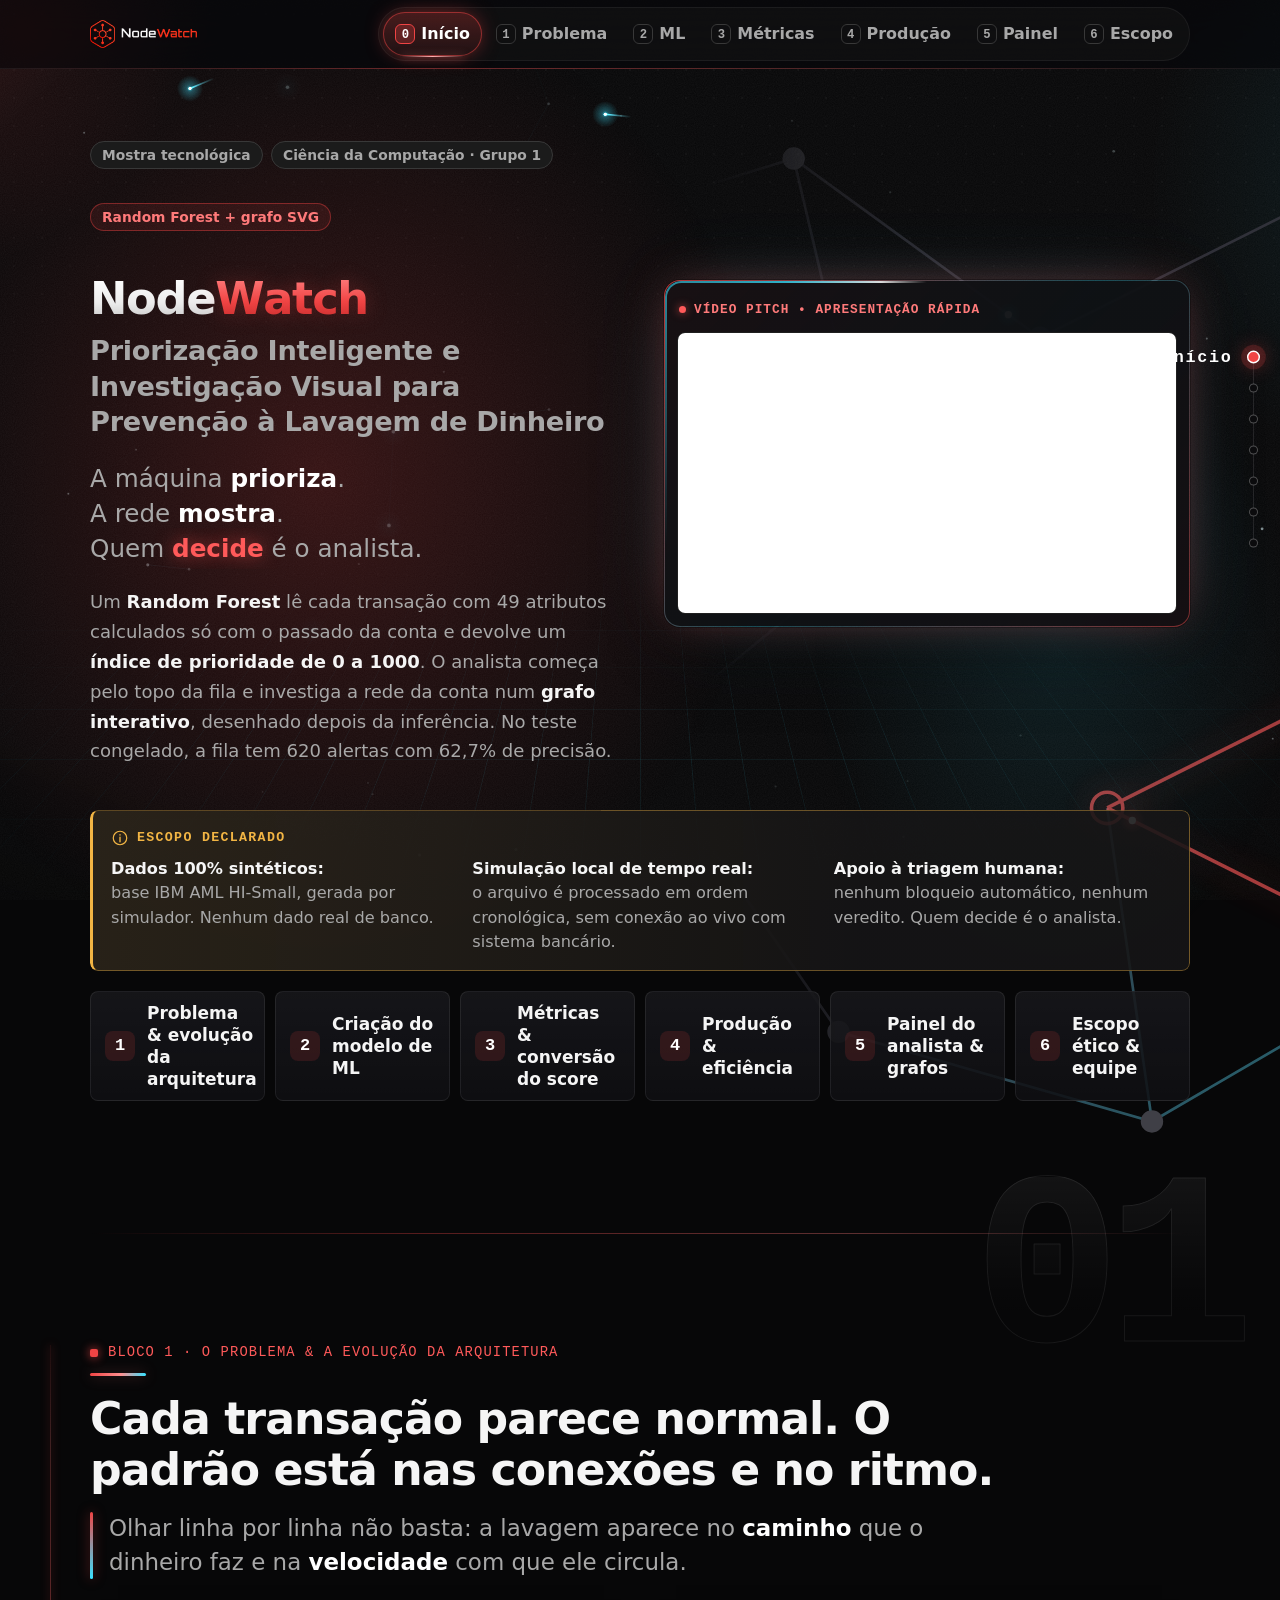
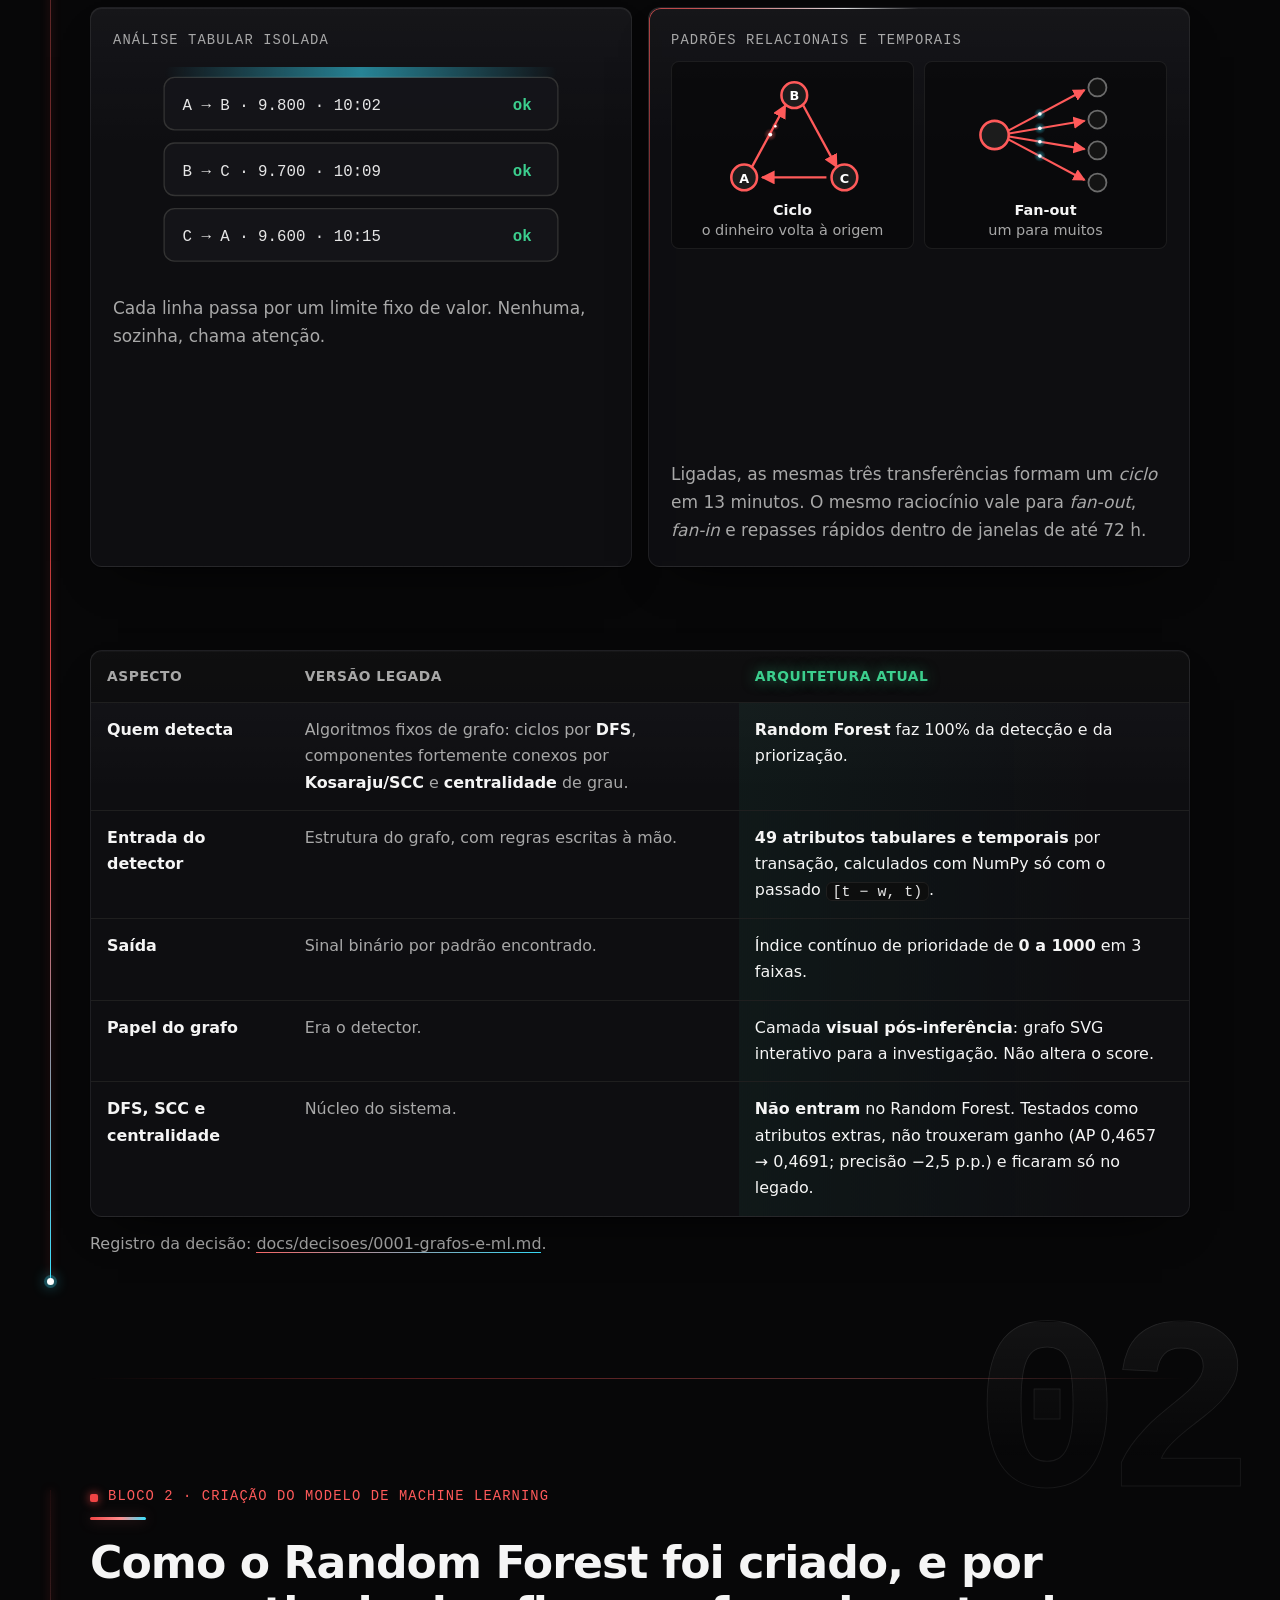
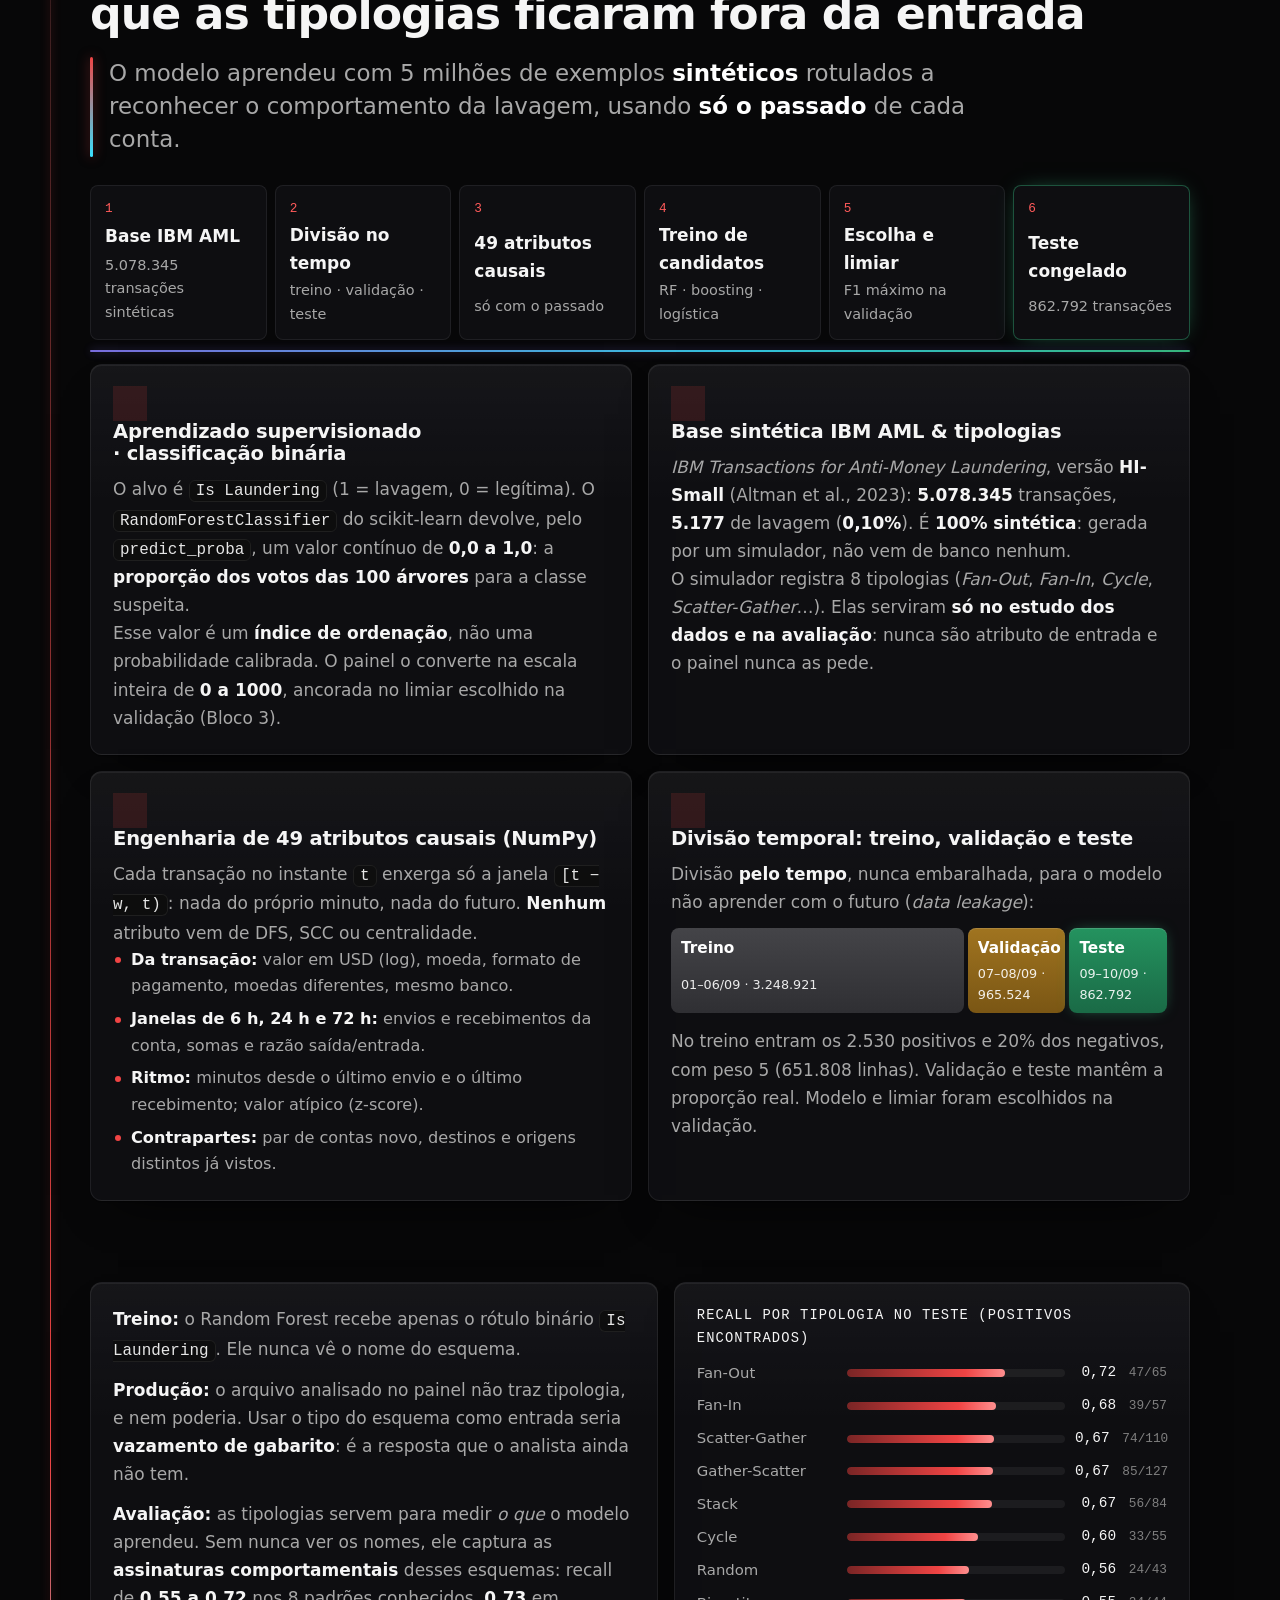
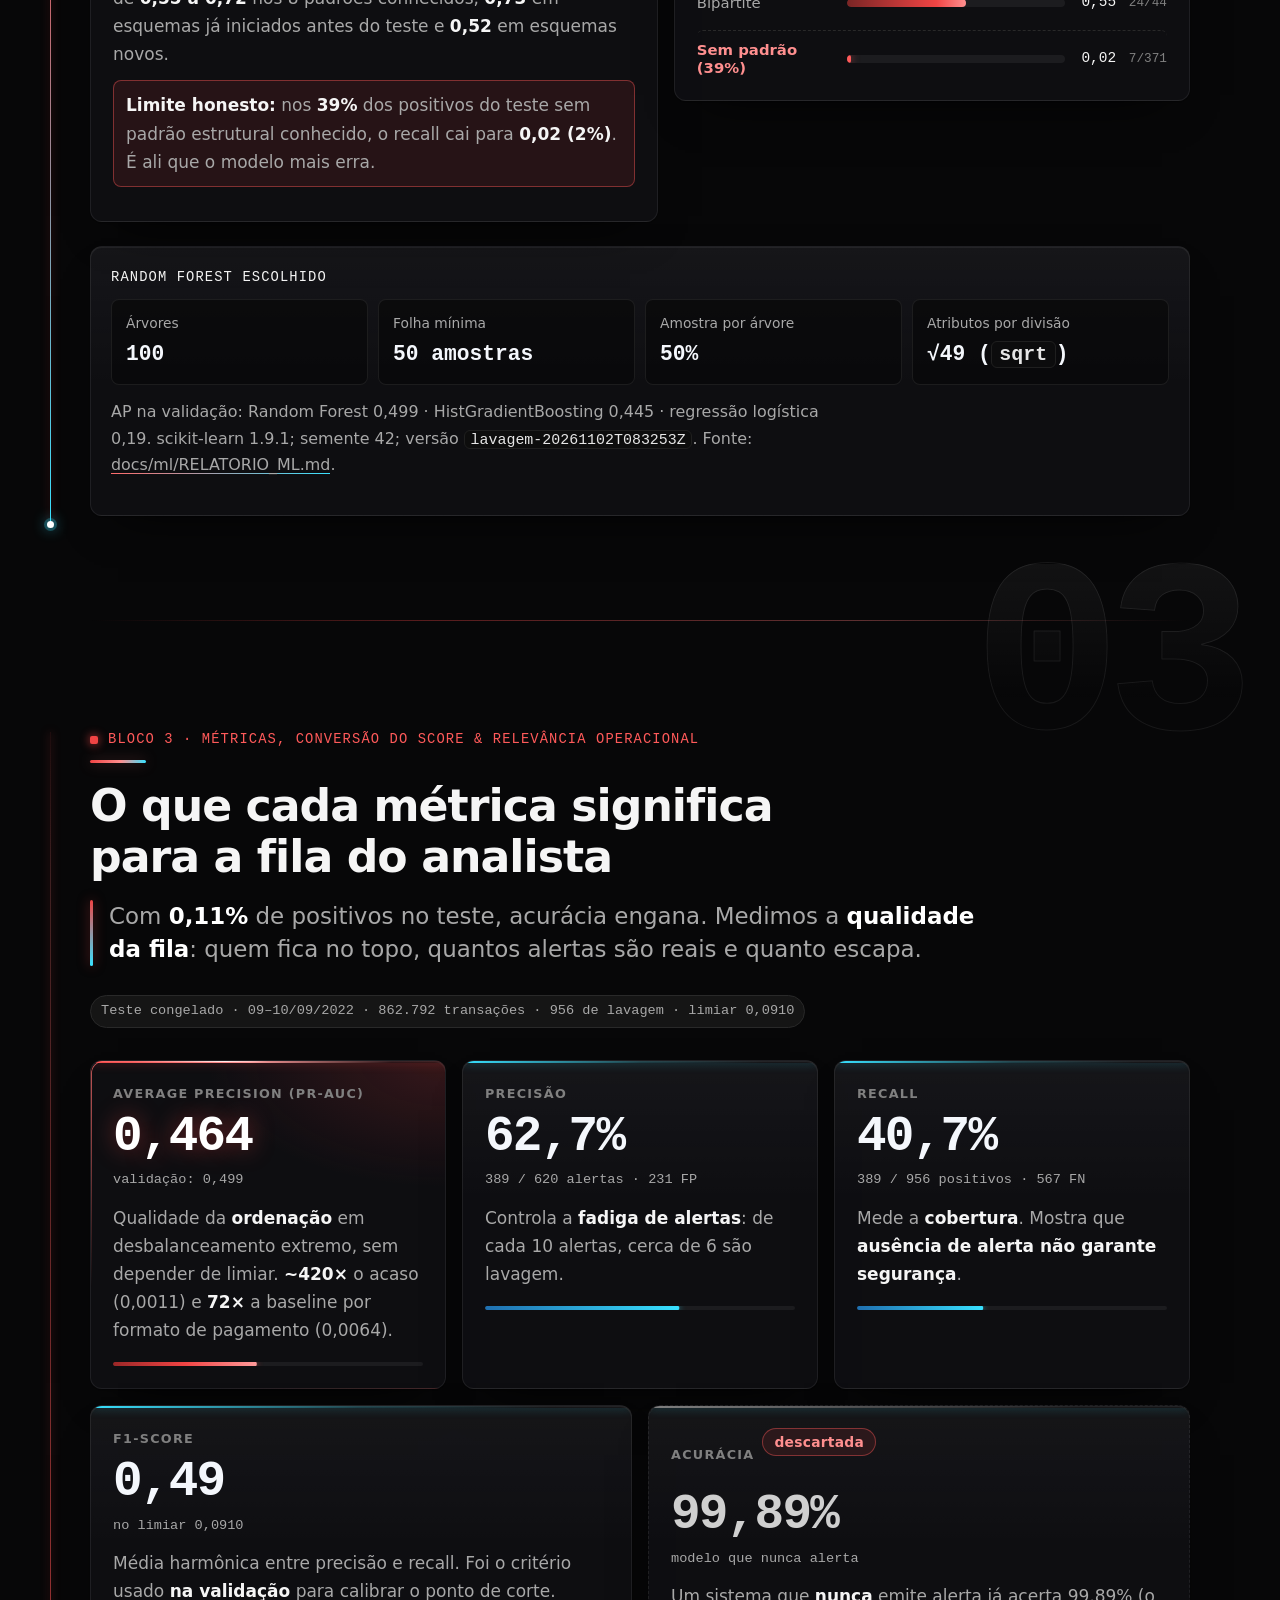
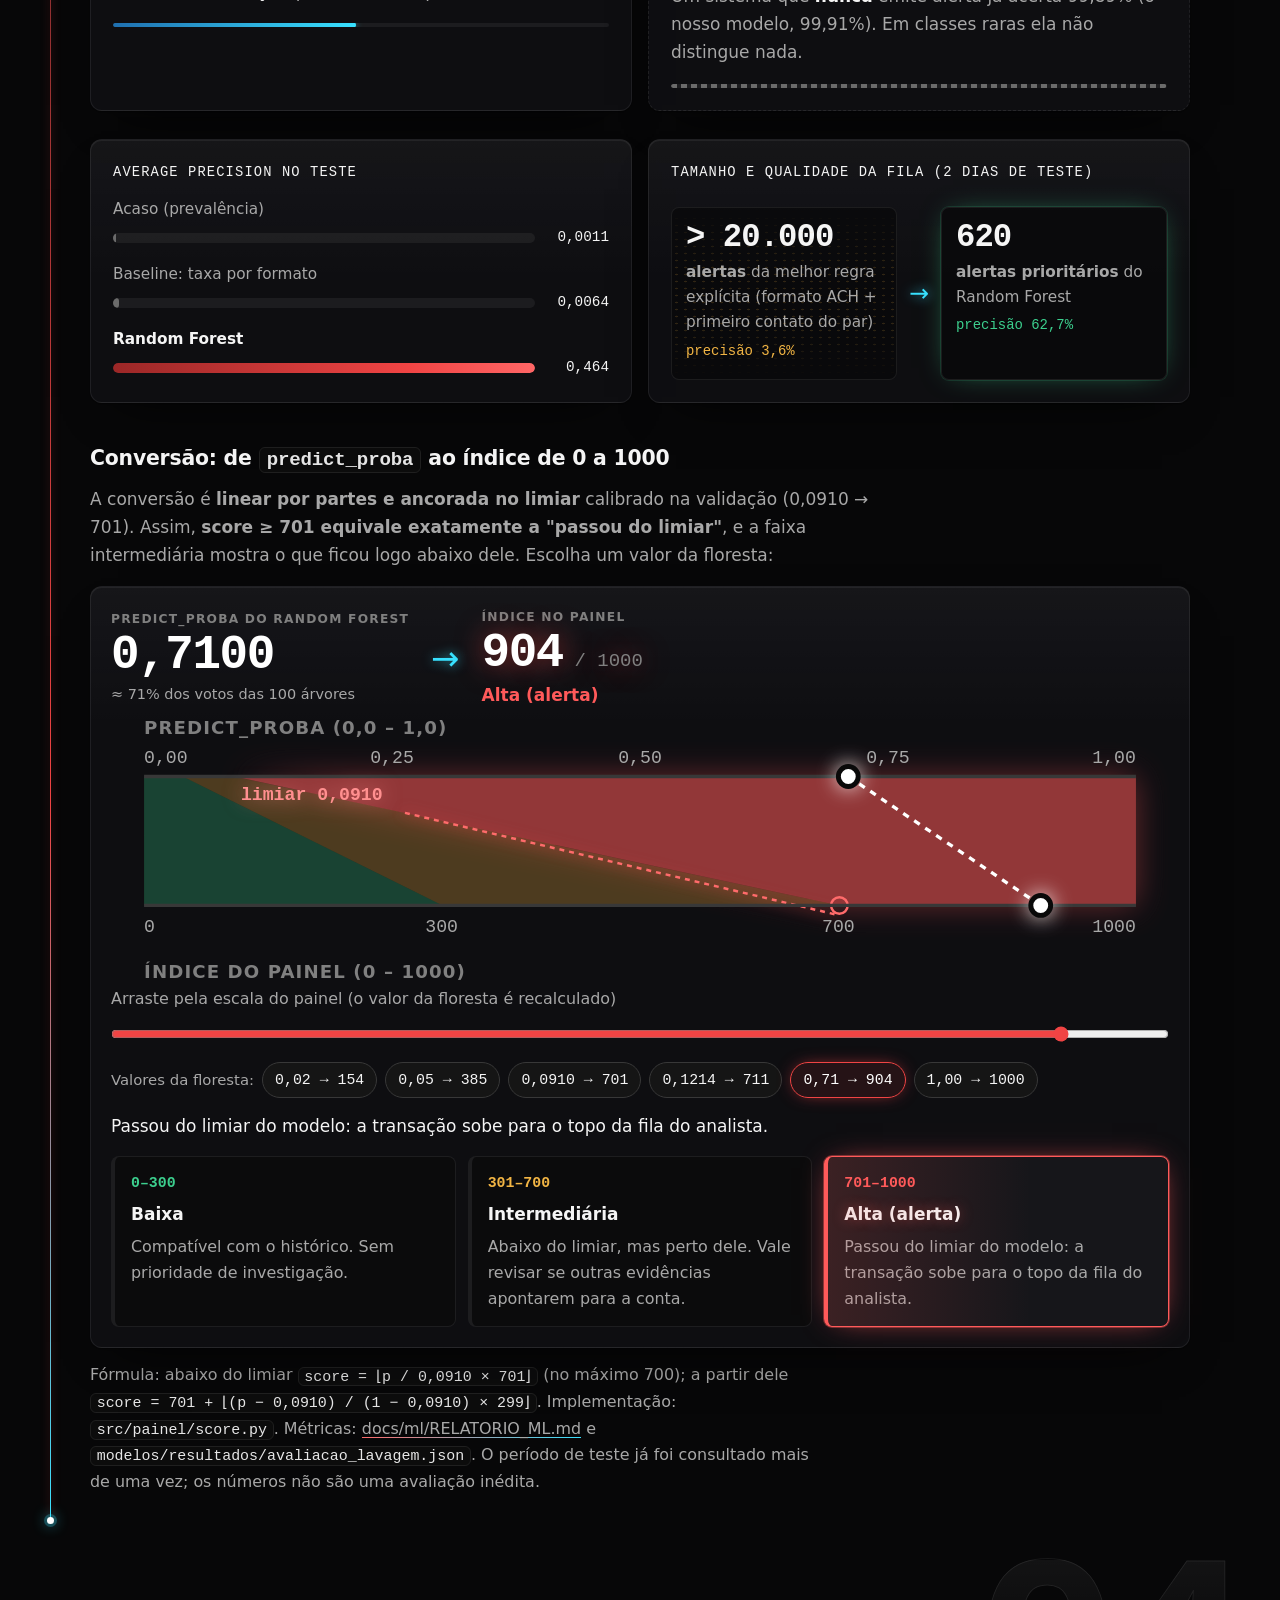
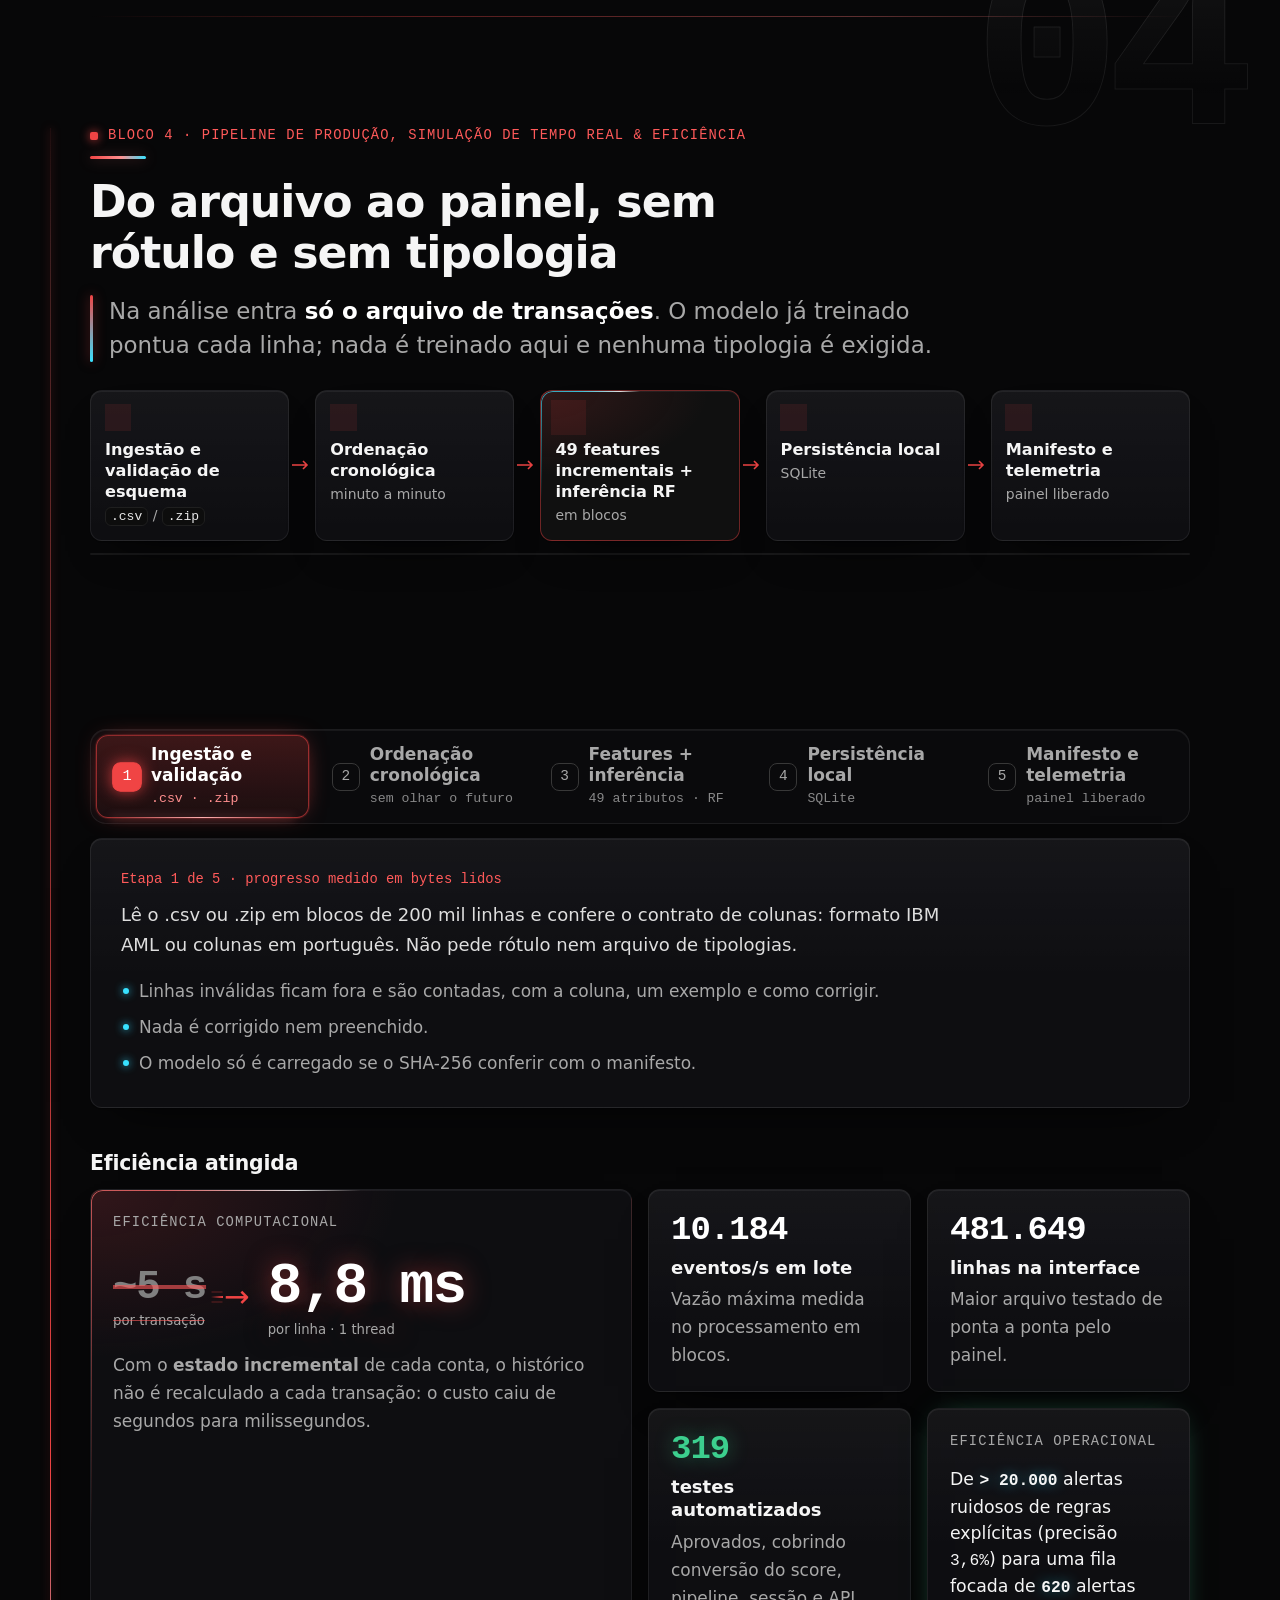
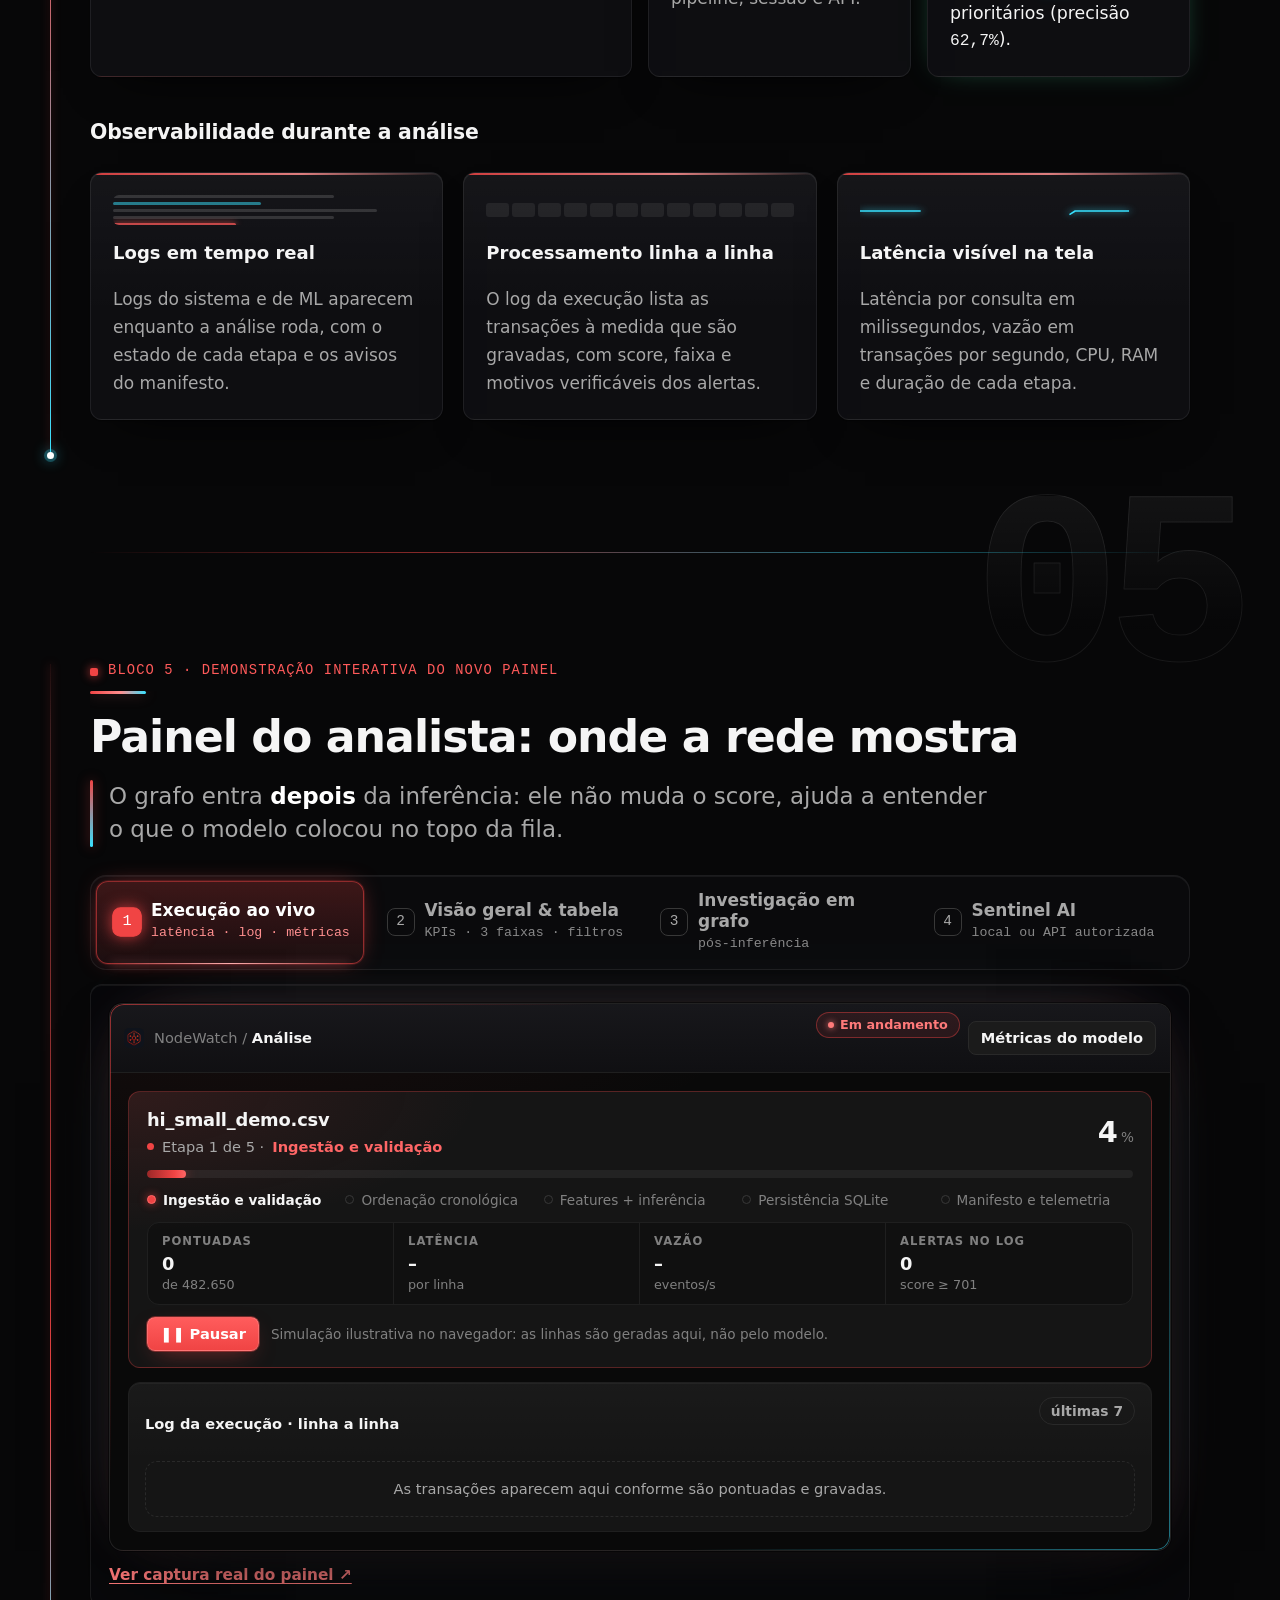
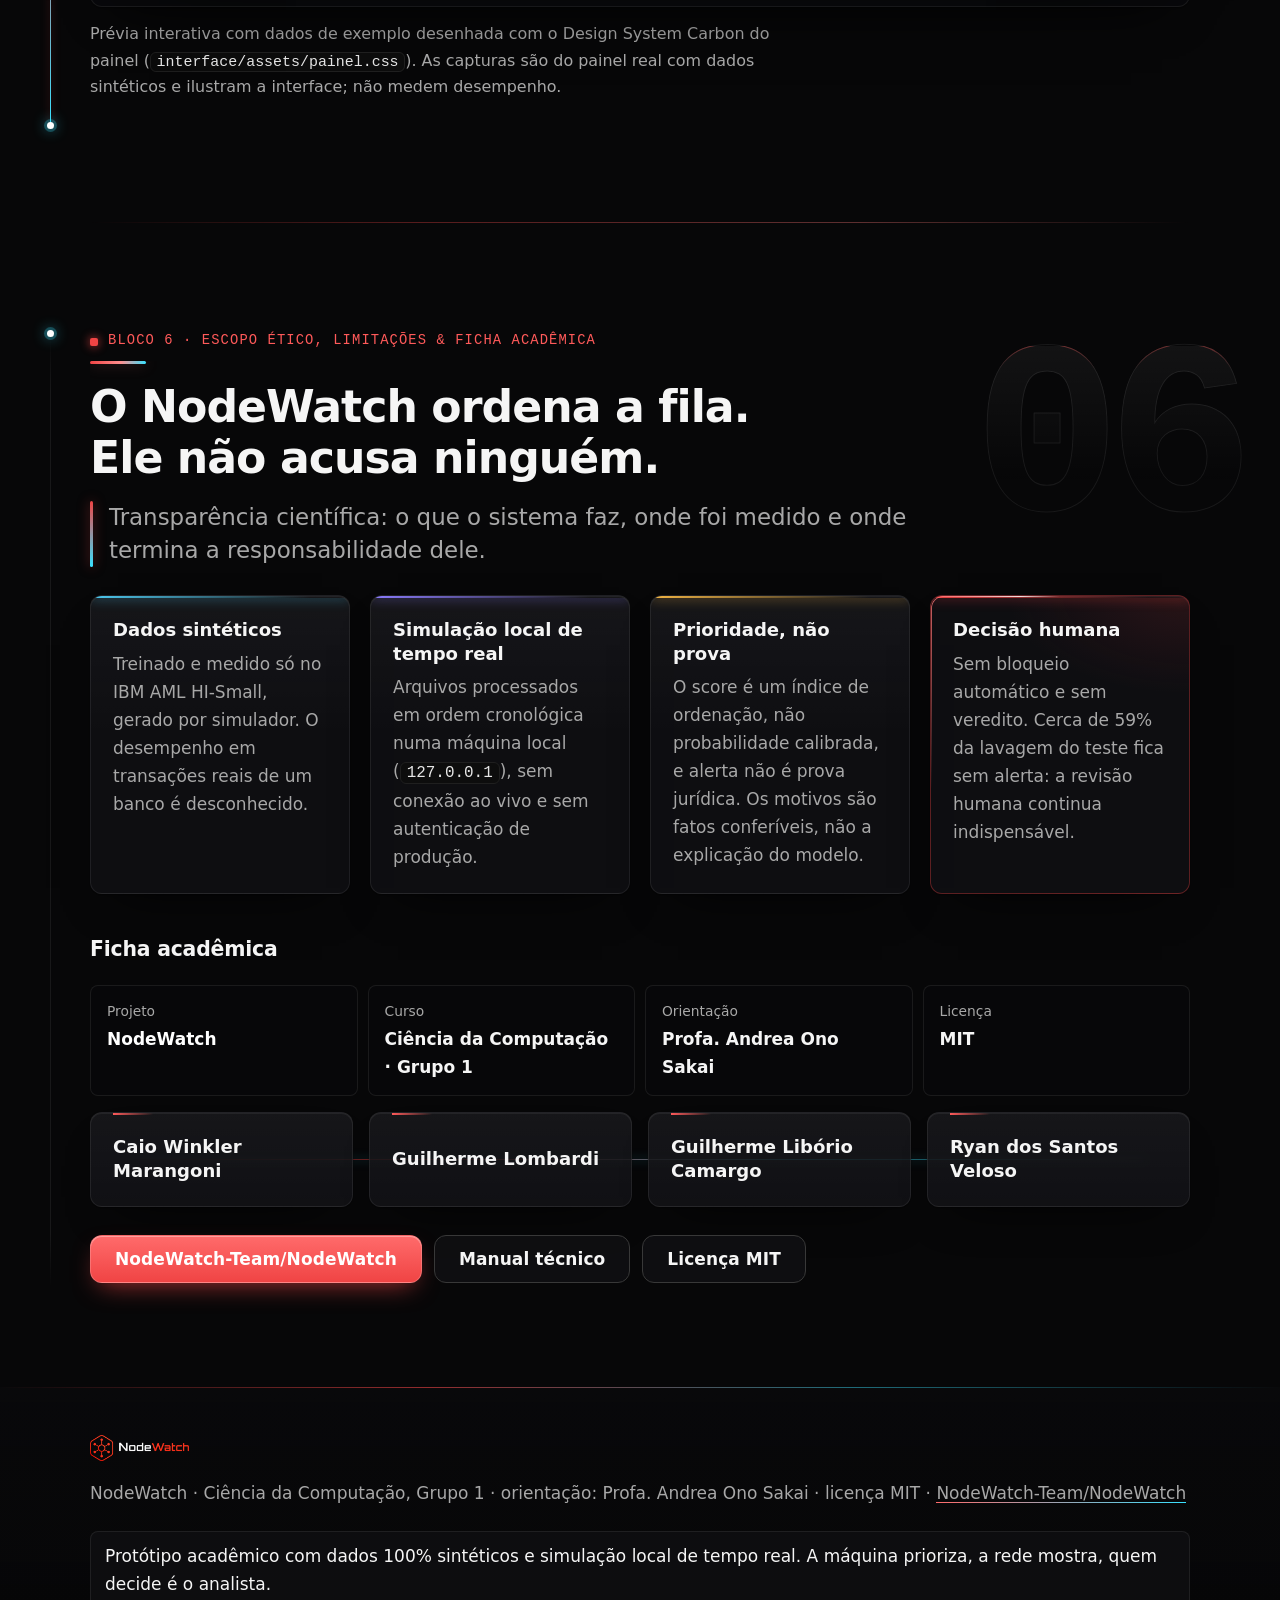
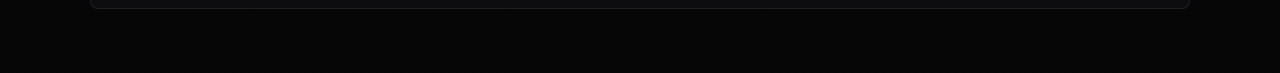
==== commit 9e5b1a0a: "feat(site): camada visual e de movimento "The Living Intelligence Network" Adiciona vivo.css e vivo." ====
--- a/index.html
+++ b/index.html
@@ -19,12 +19,15 @@
 
   <link rel="icon" href="./site-assets/img/favicon.ico" sizes="16x16 32x32 48x48">
   <link rel="apple-touch-icon" href="./site-assets/img/apple-touch-icon.png">
-  <link rel="stylesheet" href="./site-assets/css/site.css?v=20261117c">
-  <script>document.documentElement.classList.add("js");</script>
+  <link rel="stylesheet" href="./site-assets/css/site.css?v=20261118a">
+  <!-- Camada visual e de movimento ("The Living Intelligence Network"): vivo.css + vivo.js. Sem eles, o site continua igual. -->
+  <link rel="stylesheet" href="./site-assets/css/vivo.css?v=20261118a">
+  <script>document.documentElement.classList.add("js");if(!(window.matchMedia&&window.matchMedia("(prefers-reduced-motion: reduce)").matches))document.documentElement.classList.add("nv-intro");</script>
+  <script src="./site-assets/js/vivo.js?v=20261118a" defer></script>
   <script src="./site-assets/vendor/react-18.3.1.production.min.js" defer></script>
   <script src="./site-assets/vendor/react-dom-18.3.1.production.min.js" defer></script>
-  <script src="./site-assets/js/site.js?v=20261117c" defer></script>
-  <script src="./site-assets/js/artigo.js?v=20261117c" defer></script>
+  <script src="./site-assets/js/site.js?v=20261118a" defer></script>
+  <script src="./site-assets/js/artigo.js?v=20261118a" defer></script>
 </head>
 <body>
   <a class="pular" href="#conteudo">Pular para o conteúdo</a>
--- a/site-assets/css/vivo.css
+++ b/site-assets/css/vivo.css
@@ -0,0 +1,1440 @@
+/* NodeWatch · "The Living Intelligence Network"
+   Camada visual e de movimento sobre o site.css (não altera conteúdo nem a lógica do artigo).
+   Tudo aqui é decorativo e reversível: sem este arquivo, o site continua como antes.
+
+   Sistema de movimento
+   ─────────────────────
+   Curvas   --nv-out (expo out, revelações) · --nv-io (entradas e saídas simétricas) · --nv-mola (microinterações com rebote)
+   Tempos   micro 160 ms · interface 320 ms · revelação 900 ms · cinema 1400 ms · ambiente 12–48 s
+   Cores    vermelho NodeWatch = marca e alerta · ciano elétrico = fluxo de dados · violeta = aprendizado (acento raro)
+
+   Classes de estado (aplicadas por vivo.js / script do <head>)
+   html.nv-intro   movimento permitido: coreografia de abertura do topo (só CSS, termina visível mesmo sem JS)
+   html.nv-anima   movimento permitido e vivo.js ativo: estados "antes" das revelações
+   html.nv-fino    ponteiro fino (mouse): spotlight, inclinação 3D e botões magnéticos
+   html.nv-alto    aparelho capaz: vidro com desfoque real (backdrop-filter)
+   [data-nv]       elemento com revelação; ganha .nv-visto ao entrar na tela e .nv-feito ao terminar */
+
+@property --nv-h1 { syntax: "<color>"; inherits: true; initial-value: rgba(240, 68, 68, 0.2); }
+@property --nv-h2 { syntax: "<color>"; inherits: true; initial-value: rgba(56, 225, 255, 0.1); }
+@property --nv-h3 { syntax: "<color>"; inherits: true; initial-value: rgba(139, 124, 255, 0.08); }
+@property --nv-ang { syntax: "<angle>"; inherits: false; initial-value: 0deg; }
+@property --nv-varre { syntax: "<percentage>"; inherits: true; initial-value: -40%; }
+
+:root {
+  --nv-vermelho: #f04444;
+  --nv-vermelho-claro: #ff6b6b;
+  --nv-ciano: #38e1ff;
+  --nv-azul: #3d7bff;
+  --nv-violeta: #8b7cff;
+  --nv-out: cubic-bezier(0.16, 1, 0.3, 1);
+  --nv-io: cubic-bezier(0.65, 0, 0.35, 1);
+  --nv-mola: cubic-bezier(0.34, 1.56, 0.64, 1);
+  --nv-t-micro: 160ms;
+  --nv-t-ui: 320ms;
+  --nv-t-revela: 900ms;
+  --nv-t-cine: 1400ms;
+  --nv-vidro: rgba(16, 16, 19, 0.86);
+  --nv-vidro-forte: rgba(13, 13, 16, 0.92);
+  --nv-aresta: rgba(255, 255, 255, 0.075);
+  --nv-aresta-forte: rgba(255, 255, 255, 0.14);
+  --nv-brilho-topo: inset 0 1px 0 rgba(255, 255, 255, 0.06);
+  --nv-h1: rgba(240, 68, 68, 0.2);
+  --nv-h2: rgba(56, 225, 255, 0.1);
+  --nv-h3: rgba(139, 124, 255, 0.08);
+  transition: --nv-h1 1.8s var(--nv-io), --nv-h2 1.8s var(--nv-io), --nv-h3 1.8s var(--nv-io);
+}
+
+/* Humor de cada bloco: o ambiente muda de temperatura ao longo da leitura. */
+:root[data-nv-secao="problema"] { --nv-h1: rgba(240, 68, 68, 0.24); --nv-h2: rgba(255, 122, 89, 0.08); --nv-h3: rgba(139, 124, 255, 0.07); }
+:root[data-nv-secao="modelo"]   { --nv-h1: rgba(139, 124, 255, 0.17); --nv-h2: rgba(56, 225, 255, 0.11); --nv-h3: rgba(240, 68, 68, 0.1); }
+:root[data-nv-secao="metricas"] { --nv-h1: rgba(56, 225, 255, 0.14); --nv-h2: rgba(61, 123, 255, 0.12); --nv-h3: rgba(240, 68, 68, 0.11); }
+:root[data-nv-secao="producao"] { --nv-h1: rgba(56, 225, 255, 0.15); --nv-h2: rgba(240, 68, 68, 0.12); --nv-h3: rgba(61, 123, 255, 0.1); }
+:root[data-nv-secao="painel"]   { --nv-h1: rgba(240, 68, 68, 0.22); --nv-h2: rgba(56, 225, 255, 0.12); --nv-h3: rgba(139, 124, 255, 0.08); }
+:root[data-nv-secao="escopo"]   { --nv-h1: rgba(60, 207, 170, 0.12); --nv-h2: rgba(56, 225, 255, 0.1); --nv-h3: rgba(240, 68, 68, 0.09); }
+
+/* O fundo passa para as camadas do ambiente; o html mantém o preto carbono. */
+html { background: #070708; }
+body { background: transparent; }
+body::before { opacity: 0.7; }
+
+/* =========================================================
+   1 · Ambiente vivo (camadas fixas, só decoração)
+   ========================================================= */
+
+.nv-ambiente {
+  position: fixed;
+  inset: 0;
+  z-index: -1;
+  pointer-events: none;
+  overflow: hidden;
+  contain: strict;
+}
+.nv-ambiente > * { position: absolute; pointer-events: none; }
+
+/* Aurora: luzes difusas que derivam devagar. */
+.nv-aurora { inset: -20%; will-change: transform; }
+.nv-aurora i {
+  position: absolute;
+  display: block;
+  width: 72vmax;
+  height: 72vmax;
+  border-radius: 50%;
+  will-change: transform;
+}
+.nv-aurora .nv-a1 { left: -18%; top: -26%; background: radial-gradient(closest-side, var(--nv-h1), transparent 72%); animation: nv-deriva-1 38s var(--nv-io) infinite alternate; }
+.nv-aurora .nv-a2 { right: -22%; top: -8%; background: radial-gradient(closest-side, var(--nv-h2), transparent 70%); animation: nv-deriva-2 46s var(--nv-io) infinite alternate; }
+.nv-aurora .nv-a3 { left: 22%; bottom: -40%; background: radial-gradient(closest-side, var(--nv-h3), transparent 70%); animation: nv-deriva-3 52s var(--nv-io) infinite alternate; }
+.nv-aurora .nv-a4 { right: 8%; bottom: -30%; width: 46vmax; height: 46vmax; background: radial-gradient(closest-side, var(--nv-h1), transparent 70%); opacity: 0.55; animation: nv-deriva-2 31s var(--nv-io) infinite alternate-reverse; }
+@keyframes nv-deriva-1 { to { transform: translate3d(14vw, 10vh, 0) scale(1.18); } }
+@keyframes nv-deriva-2 { to { transform: translate3d(-12vw, 14vh, 0) scale(0.86); } }
+@keyframes nv-deriva-3 { to { transform: translate3d(-10vw, -18vh, 0) scale(1.12); } }
+
+/* Grade em perspectiva: o "chão" do sistema, deslizando em direção a quem lê. */
+.nv-grade {
+  left: -50%;
+  right: -50%;
+  bottom: -2%;
+  height: 58vh;
+  perspective: 520px;
+  perspective-origin: 50% 0%;
+  opacity: 0.55;
+  -webkit-mask-image: linear-gradient(180deg, transparent 0%, #000 45%, #000 70%, transparent 100%), radial-gradient(60% 100% at 50% 100%, #000 30%, transparent 75%);
+  -webkit-mask-composite: source-in;
+  mask-image: linear-gradient(180deg, transparent 0%, #000 45%, #000 70%, transparent 100%), radial-gradient(60% 100% at 50% 100%, #000 30%, transparent 75%);
+  mask-composite: intersect;
+}
+.nv-grade-plano {
+  position: absolute;
+  inset: -100% 0 0;
+  transform-origin: 50% 100%;
+  transform: rotateX(64deg);
+  background-image:
+    linear-gradient(90deg, rgba(56, 225, 255, 0.16) 1px, transparent 1px),
+    linear-gradient(0deg, rgba(56, 225, 255, 0.12) 1px, transparent 1px);
+  background-size: 64px 64px;
+  animation: nv-grade-avanca 7s linear infinite;
+  will-change: transform;
+}
+@keyframes nv-grade-avanca { from { transform: rotateX(64deg) translate3d(0, 0, 0); } to { transform: rotateX(64deg) translate3d(0, 64px, 0); } }
+
+.nv-rede { inset: 0; width: 100%; height: 100vh; height: 100lvh; }
+
+/* Feixes de energia que atravessam o cenário de tempos em tempos. */
+.nv-feixes { inset: 0; }
+.nv-feixes i {
+  position: absolute;
+  left: 0;
+  display: block;
+  width: 38vw;
+  height: 1px;
+  background: linear-gradient(90deg, transparent, rgba(56, 225, 255, 0.0) 10%, rgba(56, 225, 255, 0.55) 70%, #fff 96%, transparent);
+  box-shadow: 0 0 12px rgba(56, 225, 255, 0.6);
+  opacity: 0;
+  transform: translate3d(-45vw, 0, 0);
+  animation: nv-feixe 15s var(--nv-io) infinite;
+}
+.nv-feixes i:nth-child(1) { top: 19%; animation-delay: 0.25s; }
+.nv-feixes i:nth-child(2) { top: 54%; width: 26vw; animation-delay: 0.6s; animation-duration: 19s; background: linear-gradient(90deg, transparent, rgba(240, 68, 68, 0.5) 70%, #ffd2d2 96%, transparent); box-shadow: 0 0 12px rgba(240, 68, 68, 0.6); }
+.nv-feixes i:nth-child(3) { top: 81%; animation-delay: 0.95s; animation-duration: 23s; }
+@keyframes nv-feixe {
+  0% { opacity: 0; transform: translate3d(-45vw, 0, 0); }
+  1% { opacity: 1; }
+  11% { opacity: 1; }
+  13% { opacity: 0; transform: translate3d(150vw, 0, 0); }
+  100% { opacity: 0; transform: translate3d(150vw, 0, 0); }
+}
+
+/* Luz que acompanha o cursor (o cursor do sistema não muda). */
+.nv-foco {
+  left: 0;
+  top: 0;
+  width: 760px;
+  height: 760px;
+  margin: -380px 0 0 -380px;
+  border-radius: 50%;
+  background: radial-gradient(closest-side, rgba(56, 225, 255, 0.075), rgba(240, 68, 68, 0.035) 45%, transparent 72%);
+  opacity: 0;
+  transition: opacity 0.6s var(--nv-out);
+  will-change: transform;
+}
+.nv-fino .nv-foco.ativo { opacity: 1; }
+
+.nv-vinheta { inset: 0; background: radial-gradient(120% 90% at 50% 40%, transparent 55%, rgba(0, 0, 0, 0.55) 100%); }
+
+/* Grão de filme: tira o aspecto "digital chapado" das luzes. */
+.nv-ambiente::after {
+  content: "";
+  position: absolute;
+  inset: 0;
+  opacity: 0.06;
+  mix-blend-mode: overlay;
+  background-image: url("data:image/svg+xml,%3Csvg xmlns='http://www.w3.org/2000/svg' width='160' height='160'%3E%3Cfilter id='n'%3E%3CfeTurbulence type='fractalNoise' baseFrequency='0.9' numOctaves='2' stitchTiles='stitch'/%3E%3CfeColorMatrix values='0 0 0 0 1 0 0 0 0 1 0 0 0 0 1 0 0 0 0.9 0'/%3E%3C/filter%3E%3Crect width='100%25' height='100%25' filter='url(%23n)'/%3E%3C/svg%3E");
+}
+
+/* Entrada do ambiente: o sistema "liga" antes do conteúdo. */
+.nv-intro .nv-ambiente { animation: nv-ambiente-liga 1.8s var(--nv-out) both; }
+@keyframes nv-ambiente-liga { from { opacity: 0; } to { opacity: 1; } }
+
+/* =========================================================
+   2 · Cabeçalho, progresso de leitura e trilho dos blocos
+   ========================================================= */
+
+.cabecalho { transition: background-color 0.4s, box-shadow 0.4s; }
+.cabecalho.nv-rolado { box-shadow: 0 12px 40px -18px rgba(0, 0, 0, 0.9), 0 1px 0 rgba(255, 255, 255, 0.04); }
+@supports ((backdrop-filter: blur(8px)) or (-webkit-backdrop-filter: blur(8px))) {
+  .cabecalho { background: rgba(8, 8, 10, 0.62); -webkit-backdrop-filter: saturate(160%) blur(18px); backdrop-filter: saturate(160%) blur(18px); }
+  .cabecalho.nv-rolado { background: rgba(8, 8, 10, 0.78); }
+}
+.nv-intro .cabecalho { animation: nv-cabecalho-entra 0.9s 0.1s var(--nv-out) both; }
+@keyframes nv-cabecalho-entra { from { transform: translateY(-100%); opacity: 0; } }
+
+.nv-progresso {
+  position: absolute;
+  left: 0;
+  right: 0;
+  bottom: -1px;
+  height: 2px;
+  transform-origin: 0 50%;
+  transform: scaleX(0);
+  background: linear-gradient(90deg, var(--nv-vermelho), #ff8a5c 40%, var(--nv-ciano));
+  box-shadow: 0 0 10px rgba(56, 225, 255, 0.55), 0 0 4px rgba(240, 68, 68, 0.6);
+  pointer-events: none;
+  z-index: 2;
+}
+
+.marca img { transition: filter var(--nv-t-ui), transform var(--nv-t-ui) var(--nv-mola); }
+.marca:hover img { filter: drop-shadow(0 0 10px rgba(240, 68, 68, 0.55)); transform: scale(1.03); }
+
+/* Indicador deslizante da seção ativa (só no menu horizontal). */
+.menu { position: relative; }
+.menu a { z-index: 1; transition: color 0.25s, background-color 0.25s, translate 0.3s var(--nv-out); }
+.nv-pilula {
+  position: absolute;
+  left: 0;
+  top: 0;
+  z-index: 0;
+  border-radius: 999px;
+  background: linear-gradient(180deg, rgba(240, 68, 68, 0.26), rgba(240, 68, 68, 0.08));
+  box-shadow: inset 0 0 0 1px rgba(240, 68, 68, 0.5), 0 0 22px -6px rgba(240, 68, 68, 0.75);
+  opacity: 0;
+  pointer-events: none;
+  transition: transform 0.6s var(--nv-out), width 0.6s var(--nv-out), height 0.6s var(--nv-out), opacity 0.3s;
+}
+.nv-pilula::after {
+  content: "";
+  position: absolute;
+  left: 18%;
+  right: 18%;
+  bottom: -1px;
+  height: 1px;
+  background: linear-gradient(90deg, transparent, #ffb0b0, transparent);
+  box-shadow: 0 0 8px rgba(255, 120, 120, 0.9);
+}
+.menu.nv-com-pilula .nv-pilula { opacity: 1; }
+.menu.nv-com-pilula a[aria-current] { background: transparent; box-shadow: none; }
+@media (min-width: 1024px) {
+  .menu a::after {
+    content: "";
+    position: absolute;
+    left: 50%;
+    bottom: 6px;
+    width: 4px;
+    height: 4px;
+    margin-left: -2px;
+    border-radius: 50%;
+    background: var(--nv-ciano);
+    box-shadow: 0 0 8px var(--nv-ciano);
+    opacity: 0;
+    transform: translateY(4px) scale(0.4);
+    transition: opacity 0.25s, transform 0.35s var(--nv-mola);
+  }
+  .menu a:hover::after { opacity: 1; transform: none; }
+  .menu a[aria-current]::after { opacity: 0; }
+  .menu a:hover .menu-num { border-color: rgba(56, 225, 255, 0.6); color: #fff; box-shadow: 0 0 10px -2px rgba(56, 225, 255, 0.7); }
+}
+.menu-num { transition: border-color 0.25s, color 0.25s, box-shadow 0.25s, background-color 0.25s; }
+
+.menu-botao { transition: border-color 0.25s, box-shadow 0.25s, translate 0.3s var(--nv-out); }
+.menu-botao:hover { border-color: rgba(240, 68, 68, 0.6); box-shadow: 0 0 18px -6px rgba(240, 68, 68, 0.7); }
+@media (max-width: 1023px) {
+  .js .menu.aberto { animation: nv-menu-abre 0.42s var(--nv-out); }
+  .js .menu.aberto li { animation: nv-sobe-curto 0.5s var(--nv-out) both; }
+  .js .menu.aberto li:nth-child(2) { animation-delay: 0.03s; }
+  .js .menu.aberto li:nth-child(3) { animation-delay: 0.06s; }
+  .js .menu.aberto li:nth-child(4) { animation-delay: 0.09s; }
+  .js .menu.aberto li:nth-child(5) { animation-delay: 0.12s; }
+  .js .menu.aberto li:nth-child(6) { animation-delay: 0.15s; }
+  .js .menu.aberto li:nth-child(7) { animation-delay: 0.18s; }
+}
+@keyframes nv-menu-abre { from { opacity: 0; transform: translateY(-8px); } }
+@keyframes nv-sobe-curto { from { opacity: 0; transform: translateY(10px); } }
+
+/* Trilho lateral: onde o leitor está na jornada dos 7 blocos (decorativo). */
+.nv-trilho {
+  position: fixed;
+  right: 22px;
+  top: 50%;
+  z-index: 40;
+  display: none;
+  transform: translateY(-50%);
+  pointer-events: none;
+}
+@media (min-width: 1280px) { .nv-trilho { display: block; } }
+.nv-trilho ol { list-style: none; margin: 0; padding: 0; display: grid; gap: 22px; position: relative; }
+.nv-trilho ol::before, .nv-trilho-cheio {
+  content: "";
+  position: absolute;
+  left: 50%;
+  top: 4px;
+  bottom: 4px;
+  width: 1px;
+  margin-left: -0.5px;
+  background: rgba(255, 255, 255, 0.1);
+}
+.nv-trilho-cheio {
+  background: linear-gradient(180deg, var(--nv-vermelho), var(--nv-ciano));
+  box-shadow: 0 0 8px rgba(56, 225, 255, 0.6);
+  transform-origin: 50% 0;
+  transform: scaleY(0);
+}
+.nv-trilho li {
+  position: relative;
+  width: 9px;
+  height: 9px;
+  border-radius: 50%;
+  border: 1px solid rgba(255, 255, 255, 0.28);
+  background: #0b0b0d;
+  transition: transform 0.5s var(--nv-mola), border-color 0.3s, background-color 0.3s, box-shadow 0.3s;
+}
+.nv-trilho li span {
+  position: absolute;
+  right: 18px;
+  top: 50%;
+  transform: translate(6px, -50%);
+  font: 600 0.68rem/1 var(--mono);
+  letter-spacing: 0.1em;
+  color: var(--texto-2);
+  white-space: nowrap;
+  opacity: 0;
+  transition: opacity 0.35s, transform 0.5s var(--nv-out);
+}
+.nv-trilho li.passou { border-color: rgba(56, 225, 255, 0.6); background: rgba(56, 225, 255, 0.25); }
+.nv-trilho li.atual { transform: scale(1.45); border-color: #fff; background: var(--nv-vermelho); box-shadow: 0 0 0 4px rgba(240, 68, 68, 0.18), 0 0 14px rgba(240, 68, 68, 0.9); }
+.nv-trilho li.atual span { opacity: 1; transform: translate(0, -50%); color: #fff; }
+
+/* =========================================================
+   3 · Coreografia de abertura (topo)
+   ========================================================= */
+
+.heroi { overflow: hidden; }
+.heroi::before { background: radial-gradient(closest-side, rgba(240, 68, 68, 0.2), rgba(240, 68, 68, 0.05) 55%, transparent 78%); }
+.heroi::after { background: radial-gradient(closest-side, rgba(56, 225, 255, 0.09), transparent 70%); }
+.nv-intro .heroi::before { animation: nv-clarao 2.2s 0.55s var(--nv-out) both; }
+@keyframes nv-clarao {
+  0% { opacity: 0; transform: scale(0.6); }
+  45% { opacity: 1; transform: scale(1.12); filter: brightness(2.1) saturate(1.2); }
+  100% { opacity: 1; transform: none; filter: none; }
+}
+
+.heroi-textura { color: #3a3a40; opacity: 0.85; will-change: transform; }
+.heroi-textura > g:first-child path { stroke: url(#nv-grad-heroi) currentColor; }
+.heroi-textura > g:nth-of-type(2) circle { fill: #4a4a52; transform-box: fill-box; transform-origin: center; }
+.nv-anima .heroi-textura > g:nth-of-type(2) circle { animation: nv-cintila 5.5s var(--nv-io) infinite; }
+.heroi-textura > g:nth-of-type(2) circle:nth-child(3n) { animation-delay: -1.8s; }
+.heroi-textura > g:nth-of-type(2) circle:nth-child(3n+1) { animation-delay: -3.4s; }
+.heroi-textura > g:nth-of-type(2) circle:nth-child(4n) { animation-duration: 7.5s; }
+@keyframes nv-cintila {
+  0%, 70%, 100% { fill: #4a4a52; transform: none; }
+  78% { fill: var(--nv-ciano); transform: scale(1.5); filter: drop-shadow(0 0 4px var(--nv-ciano)); }
+}
+.nv-intro .heroi-textura { animation: nv-textura-entra 1.6s 0.15s var(--nv-out) both; }
+.nv-intro .heroi-textura > g:first-child path { stroke-dasharray: 1; animation: nv-desenha 2.6s 0.3s var(--nv-io) both; }
+.nv-intro .heroi-ciclo path { stroke-dasharray: 1; animation: nv-desenha 1.4s 1.5s var(--nv-io) both; }
+@keyframes nv-textura-entra { from { opacity: 0; } }
+@keyframes nv-desenha { from { stroke-dashoffset: 1; } to { stroke-dashoffset: 0; } }
+.heroi-ciclo { filter: drop-shadow(0 0 8px rgba(239, 85, 82, 0.6)); }
+.nv-anima .heroi-ciclo { animation: nv-ciclo-respira 4s var(--nv-io) infinite; }
+@keyframes nv-ciclo-respira { 50% { opacity: 1; filter: drop-shadow(0 0 14px rgba(255, 90, 90, 0.95)); } }
+.nv-particula { pointer-events: none; }
+
+/* Selos */
+.nv-intro .selos .selo { animation: nv-selo-entra 0.8s var(--nv-out) both; }
+.nv-intro .selos .selo:nth-child(1) { animation-delay: 0.35s; }
+.nv-intro .selos .selo:nth-child(2) { animation-delay: 0.45s; }
+.nv-intro .selos .selo:nth-child(3) { animation-delay: 0.55s; }
+@keyframes nv-selo-entra { from { opacity: 0; transform: translateY(10px) scale(0.92); filter: blur(4px); } }
+.selo { transition: border-color 0.3s, box-shadow 0.3s, color 0.3s; }
+.selos .selo:hover { border-color: rgba(56, 225, 255, 0.45); box-shadow: 0 0 16px -6px rgba(56, 225, 255, 0.8); color: #fff; }
+.selo-acao { position: relative; overflow: hidden; }
+.selo-acao::after {
+  content: "";
+  position: absolute;
+  inset: 0;
+  background: linear-gradient(105deg, transparent 35%, rgba(255, 255, 255, 0.35) 50%, transparent 65%);
+  transform: translateX(-120%);
+}
+.nv-anima .selo-acao::after { animation: nv-reflexo 6s 2.2s var(--nv-io) infinite; }
+@keyframes nv-reflexo { 0% { transform: translateX(-120%); } 18%, 100% { transform: translateX(120%); } }
+
+/* Título: "Node" branco, "Watch" no vermelho da marca, como no logotipo. */
+.heroi h1 { perspective: 900px; transform-style: preserve-3d; will-change: transform; transition: transform 0.6s var(--nv-out); }
+.nv-intro .heroi h1 { animation: nv-h1-reserva 1s 0.55s var(--nv-out) both; }
+.nv-intro .heroi h1.nv-letras-animam { animation: none; }
+@keyframes nv-h1-reserva { from { opacity: 0; transform: translateY(18px); filter: blur(8px); } }
+.heroi h1.nv-dividido { background: none; -webkit-text-fill-color: currentColor; color: #f3f6fb; }
+.nv-marca-titulo { display: inline-block; white-space: nowrap; transform-style: preserve-3d; -webkit-user-select: none; user-select: none; }
+.nv-letra {
+  display: inline-block;
+  background-image:
+    linear-gradient(100deg, transparent calc(var(--nv-varre) - 16%), rgba(190, 248, 255, 0.95) var(--nv-varre), transparent calc(var(--nv-varre) + 16%)),
+    linear-gradient(180deg, #ffffff 0%, #ececec 58%, #c4c4c4 100%);
+  background-size: var(--nv-w, 100%) 100%, 100% 100%;
+  background-position: calc(var(--nv-off, 0px) * -1) 0, 0 0;
+  background-repeat: no-repeat;
+  -webkit-background-clip: text;
+  background-clip: text;
+  -webkit-text-fill-color: transparent;
+  color: transparent;
+  filter: drop-shadow(0 0 calc(var(--nv-lum, 0) * 20px) rgba(56, 225, 255, calc(var(--nv-lum, 0) * 0.75)));
+  translate: 0 calc(var(--nv-lum, 0) * -0.05em);
+  transition: translate 0.45s var(--nv-out), filter 0.45s var(--nv-out);
+}
+.nv-letra.nv-watch {
+  background-image:
+    linear-gradient(100deg, transparent calc(var(--nv-varre) - 16%), rgba(255, 236, 236, 0.95) var(--nv-varre), transparent calc(var(--nv-varre) + 16%)),
+    linear-gradient(180deg, #ff8080 0%, #f04444 55%, #c42b2b 100%);
+  filter: drop-shadow(0 0 calc(10px + var(--nv-lum, 0) * 18px) rgba(240, 68, 68, calc(0.28 + var(--nv-lum, 0) * 0.5)));
+}
+.nv-marca-titulo.nv-entrando .nv-letra {
+  animation: nv-letra-entra 1.2s var(--nv-out) backwards;
+  animation-delay: calc(var(--nv-base, 0ms) + var(--nv-i) * 55ms);
+}
+@keyframes nv-letra-entra {
+  0% { opacity: 0; transform: translateY(0.5em) rotateX(-80deg) scale(0.92); filter: blur(14px); }
+  55% { opacity: 1; }
+  100% { opacity: 1; transform: none; filter: blur(0); }
+}
+.nv-anima .nv-marca-titulo { animation: nv-varredura 9s 1.5s var(--nv-io) infinite; }
+@keyframes nv-varredura { 0% { --nv-varre: -40%; } 16%, 100% { --nv-varre: 140%; } }
+
+.nv-intro .heroi .h1-sub { animation: nv-mascara-lado 1.1s 1s var(--nv-out) both; }
+@keyframes nv-mascara-lado {
+  from { clip-path: inset(0 100% 0 0); transform: translateX(-12px); opacity: 0.4; }
+  to { clip-path: inset(0 0 0 0); transform: none; opacity: 1; }
+}
+.nv-intro .lema span { animation: nv-linha-sobe 0.9s var(--nv-out) both; }
+.nv-intro .lema span:nth-child(1) { animation-delay: 1.2s; }
+.nv-intro .lema span:nth-child(2) { animation-delay: 1.34s; }
+.nv-intro .lema span:nth-child(3) { animation-delay: 1.48s; }
+@keyframes nv-linha-sobe { from { clip-path: inset(0 0 100% 0); transform: translateY(0.7em); opacity: 0; } to { clip-path: inset(-10% 0 -10% 0); transform: none; opacity: 1; } }
+.lema span:last-child strong { text-shadow: 0 0 18px rgba(255, 90, 90, 0.55); }
+.nv-anima .lema span:last-child strong { animation: nv-decide 5s 2.4s var(--nv-io) infinite; }
+@keyframes nv-decide { 0%, 100% { text-shadow: 0 0 14px rgba(255, 90, 90, 0.35); } 50% { text-shadow: 0 0 26px rgba(255, 90, 90, 0.85); } }
+.nv-intro .heroi .resumo { animation: nv-sobe-desfoca 1s 1.55s var(--nv-out) both; }
+@keyframes nv-sobe-desfoca { from { opacity: 0; transform: translateY(16px); filter: blur(6px); } }
+
+/* Vídeo: entra em 3D e ganha uma borda de luz que circula. */
+.video-card {
+  background:
+    linear-gradient(rgba(14, 14, 17, 0.94), rgba(14, 14, 17, 0.94)) padding-box,
+    linear-gradient(135deg, rgba(240, 68, 68, 0.75), rgba(56, 225, 255, 0.3) 50%, rgba(240, 68, 68, 0.5)) border-box;
+  box-shadow: 0 0 0 1px rgba(0, 0, 0, 0.3), 0 0 48px -10px rgba(240, 68, 68, 0.4), 0 0 80px -30px rgba(56, 225, 255, 0.35), 0 30px 70px -28px rgba(0, 0, 0, 0.85);
+}
+.nv-intro .video-card { animation: nv-video-entra 1.5s 0.95s var(--nv-out) both; }
+@keyframes nv-video-entra {
+  from { opacity: 0; transform: perspective(1400px) rotateY(-20deg) rotateX(8deg) translate3d(48px, 24px, -60px) scale(0.92); filter: blur(10px); }
+  to { opacity: 1; transform: none; filter: none; }
+}
+@media (max-width: 959px) {
+  @keyframes nv-video-entra { from { opacity: 0; transform: perspective(1200px) rotateX(14deg) translateY(30px) scale(0.95); filter: blur(8px); } to { opacity: 1; transform: none; filter: none; } }
+}
+.nv-anima .video-ponto { animation: nv-ao-vivo 1.8s ease-out infinite; }
+@keyframes nv-ao-vivo { 0% { box-shadow: 0 0 0 0 rgba(255, 90, 90, 0.75), 0 0 8px rgba(239, 85, 82, 0.8); } 100% { box-shadow: 0 0 0 9px rgba(255, 90, 90, 0), 0 0 8px rgba(239, 85, 82, 0.8); } }
+
+.escopo-selo { position: relative; overflow: hidden; background: linear-gradient(90deg, rgba(242, 181, 68, 0.1), rgba(242, 181, 68, 0.01) 70%), rgba(20, 20, 22, 0.88); }
+.nv-intro .escopo-selo { animation: nv-mascara-baixo 1.1s 1.7s var(--nv-out) both; }
+@keyframes nv-mascara-baixo { from { clip-path: inset(0 0 100% 0 round 8px); transform: translateY(14px); } to { clip-path: inset(0 0 0 0 round 8px); transform: none; } }
+.escopo-selo::after {
+  content: "";
+  position: absolute;
+  top: 0;
+  bottom: 0;
+  left: 0;
+  width: 30%;
+  background: linear-gradient(90deg, transparent, rgba(242, 181, 68, 0.12), transparent);
+  transform: translateX(-120%);
+  pointer-events: none;
+}
+.nv-anima .escopo-selo::after { animation: nv-varrer-largo 7s 2.6s var(--nv-io) infinite; }
+@keyframes nv-varrer-largo { 0% { transform: translateX(-120%); } 30%, 100% { transform: translateX(440%); } }
+.nv-intro .indice li { animation: nv-sobe-desfoca 0.9s var(--nv-out) both; }
+.nv-intro .indice li:nth-child(1) { animation-delay: 1.85s; }
+.nv-intro .indice li:nth-child(2) { animation-delay: 1.92s; }
+.nv-intro .indice li:nth-child(3) { animation-delay: 1.99s; }
+.nv-intro .indice li:nth-child(4) { animation-delay: 2.06s; }
+.nv-intro .indice li:nth-child(5) { animation-delay: 2.13s; }
+.nv-intro .indice li:nth-child(6) { animation-delay: 2.2s; }
+
+.indice a {
+  position: relative;
+  overflow: hidden;
+  background: linear-gradient(180deg, rgba(255, 255, 255, 0.03), transparent), var(--nv-vidro);
+  border-color: var(--nv-aresta);
+  transition: border-color 0.25s, background-color 0.25s, box-shadow 0.35s, translate 0.35s var(--nv-out);
+}
+.indice a:hover { transform: none; border-color: rgba(240, 68, 68, 0.6); box-shadow: 0 14px 34px -18px rgba(240, 68, 68, 0.7), 0 0 0 1px rgba(240, 68, 68, 0.12); }
+.indice-num { transition: background-color 0.3s, box-shadow 0.3s, transform 0.45s var(--nv-mola); }
+.indice a:hover .indice-num { background: var(--nv-vermelho); box-shadow: 0 0 16px rgba(240, 68, 68, 0.8); transform: rotate(-6deg) scale(1.08); }
+
+/* =========================================================
+   4 · Revelações no scroll (cada tipo com personalidade própria)
+   ========================================================= */
+
+.nv-anima [data-nv] {
+  transition:
+    opacity var(--nv-t-revela) var(--nv-out),
+    translate 1s var(--nv-out),
+    scale 1s var(--nv-out),
+    filter var(--nv-t-revela) var(--nv-out),
+    clip-path 1.2s var(--nv-out),
+    transform 0.6s var(--nv-out),
+    border-color 0.3s, box-shadow 0.35s, background-color 0.3s;
+  transition-delay: calc(var(--nv-i, 0) * 75ms + var(--nv-d, 0ms));
+}
+.nv-anima [data-nv].nv-feito { transition-delay: 0ms; }
+.nv-anima [data-nv="sobe"]:not(.nv-visto) { opacity: 0; translate: 0 32px; filter: blur(6px); }
+.nv-anima [data-nv="escala"]:not(.nv-visto) { opacity: 0; scale: 0.94; translate: 0 18px; filter: blur(8px); }
+.nv-anima [data-nv="esq"]:not(.nv-visto) { opacity: 0; translate: -44px 0; filter: blur(6px); }
+.nv-anima [data-nv="dir"]:not(.nv-visto) { opacity: 0; translate: 44px 0; filter: blur(6px); }
+.nv-anima [data-nv="mascara"]:not(.nv-visto) { clip-path: inset(0 0 100% 0 round 12px); translate: 0 24px; }
+.nv-anima [data-nv="mascara"].nv-visto { clip-path: inset(-20px -20px -20px -20px round 12px); }
+.nv-anima [data-nv="mascara"].nv-feito { clip-path: none; }
+.nv-anima [data-nv="profundo"]:not(.nv-visto) { opacity: 0; transform: perspective(1600px) rotateX(16deg) translateY(60px) scale(0.94); filter: blur(10px); }
+.nv-anima [data-nv="profundo"] { transition: opacity 1.2s var(--nv-out), transform 1.6s var(--nv-out), filter 1.2s var(--nv-out); }
+@media (max-width: 859px) {
+  .nv-anima [data-nv="esq"]:not(.nv-visto), .nv-anima [data-nv="dir"]:not(.nv-visto) { translate: 0 28px; }
+}
+
+/* Títulos: varredura de máscara com o filete se acendendo. */
+.nv-anima [data-nv="titulo"]:not(.nv-visto) { opacity: 0; translate: 0 22px; filter: blur(5px); }
+.nv-anima [data-nv="titulo"] {
+  -webkit-mask-image: linear-gradient(100deg, #000 40%, transparent 60%);
+  mask-image: linear-gradient(100deg, #000 40%, transparent 60%);
+  -webkit-mask-size: 260% 100%;
+  mask-size: 260% 100%;
+  -webkit-mask-position: 100% 0;
+  mask-position: 100% 0;
+  transition: opacity 0.9s var(--nv-out), translate 1s var(--nv-out), filter 0.9s var(--nv-out), -webkit-mask-position 1.5s var(--nv-out), mask-position 1.5s var(--nv-out);
+}
+.nv-anima [data-nv="titulo"].nv-visto { -webkit-mask-position: 0 0; mask-position: 0 0; }
+.nv-anima [data-nv="titulo"].nv-feito { -webkit-mask-image: none; mask-image: none; }
+.secao .conteudo > h2::before { transform-origin: 0 50%; transition: transform 1.1s 0.35s var(--nv-out), box-shadow 0.6s; }
+.nv-anima .secao .conteudo > h2[data-nv]:not(.nv-visto)::before { transform: scaleX(0); }
+.secao .conteudo > h2::before { background: linear-gradient(90deg, var(--nv-vermelho), #ff8f8f 55%, var(--nv-ciano)); width: 56px; }
+.nv-anima .secao .conteudo > h2.nv-feito::before { animation: nv-filete 4.5s var(--nv-io) infinite; }
+@keyframes nv-filete { 50% { box-shadow: 0 0 22px rgba(255, 122, 122, 0.75), 0 0 6px rgba(56, 225, 255, 0.6); } }
+
+/* Ideia central: a barra lateral cresce antes do texto. */
+.ideia { position: relative; border-left-color: transparent; }
+.ideia::before {
+  content: "";
+  position: absolute;
+  left: -3px;
+  top: 0;
+  bottom: 0;
+  width: 3px;
+  border-radius: 3px;
+  background: linear-gradient(180deg, var(--nv-vermelho), var(--nv-ciano));
+  box-shadow: 0 0 12px rgba(240, 68, 68, 0.5);
+  transform-origin: 50% 0;
+  transition: transform 1s 0.1s var(--nv-out);
+}
+.nv-anima .ideia[data-nv]:not(.nv-visto)::before { transform: scaleY(0); }
+.nv-anima [data-nv="ideia"]:not(.nv-visto) { opacity: 0; translate: -18px 0; filter: blur(4px); }
+.nv-anima [data-nv="ideia"] { --nv-d: 180ms; }
+
+.bloco-num { position: relative; display: inline-flex; align-items: center; gap: 10px; }
+.bloco-num::before {
+  content: "";
+  flex: none;
+  width: 8px;
+  height: 8px;
+  border-radius: 2px;
+  background: var(--nv-vermelho);
+  box-shadow: 0 0 10px rgba(240, 68, 68, 0.9);
+}
+.nv-anima .bloco-num::before { animation: nv-cursor 1.2s steps(2, jump-none) infinite; }
+@keyframes nv-cursor { 50% { opacity: 0.25; } }
+.nv-embaralho { position: absolute; inset: 0 0 0 18px; color: var(--vermelho); pointer-events: none; white-space: inherit; }
+.nv-embaralhando { color: transparent !important; }
+.nv-embaralhando .nv-embaralho { color: var(--vermelho); }
+.contexto-teste.nv-embaralhando .nv-embaralho { inset: 4px 10px; color: var(--texto-2); }
+
+/* =========================================================
+   5 · Transições entre seções e marcas de profundidade
+   ========================================================= */
+
+.secao { isolation: isolate; overflow-x: clip; }
+
+/* Número gigante do bloco, em contorno, com parallax próprio. */
+.nv-numero-secao {
+  position: absolute;
+  z-index: -1;
+  top: 34px;
+  right: max(var(--margem), calc(50% - 600px));
+  font: 800 clamp(7rem, 4rem + 14vw, 17rem)/0.8 var(--mono);
+  letter-spacing: -0.06em;
+  color: transparent;
+  -webkit-text-stroke: 1px rgba(255, 255, 255, 0.07);
+  background: linear-gradient(180deg, rgba(255, 255, 255, 0.05), transparent 70%);
+  -webkit-background-clip: text;
+  background-clip: text;
+  translate: 0 calc(var(--nv-p, 0) * -90px);
+  pointer-events: none;
+  user-select: none;
+  will-change: translate;
+}
+.nv-numero-secao::after {
+  content: attr(data-n);
+  position: absolute;
+  inset: 0;
+  -webkit-text-stroke: 1px rgba(240, 68, 68, 0.35);
+  -webkit-mask-image: linear-gradient(180deg, transparent calc(var(--nv-p2, 0) * 100% - 12%), #000 calc(var(--nv-p2, 0) * 100%), transparent calc(var(--nv-p2, 0) * 100% + 12%));
+  mask-image: linear-gradient(180deg, transparent calc(var(--nv-p2, 0) * 100% - 12%), #000 calc(var(--nv-p2, 0) * 100%), transparent calc(var(--nv-p2, 0) * 100% + 12%));
+}
+@media (max-width: 767px) { .nv-numero-secao { top: 18px; -webkit-text-stroke-color: rgba(255, 255, 255, 0.05); } }
+
+/* Circuito lateral: uma linha de dados que se desenha conforme a leitura avança. */
+.nv-circuito {
+  position: absolute;
+  z-index: -1;
+  top: 112px;
+  bottom: 96px;
+  left: calc(50% - 590px);
+  width: 1px;
+  display: none;
+  background: linear-gradient(180deg, transparent, rgba(255, 255, 255, 0.07) 6%, rgba(255, 255, 255, 0.07) 94%, transparent);
+  pointer-events: none;
+}
+@media (min-width: 1240px) { .nv-circuito { display: block; } }
+.nv-circuito i {
+  position: absolute;
+  inset: 0;
+  transform-origin: 50% 0;
+  transform: scaleY(var(--nv-p2, 0));
+  background: linear-gradient(180deg, rgba(240, 68, 68, 0.1), var(--nv-vermelho) 70%, var(--nv-ciano));
+  box-shadow: 0 0 8px rgba(240, 68, 68, 0.6);
+}
+.nv-circuito b {
+  position: absolute;
+  left: -3px;
+  top: calc(var(--nv-p2, 0) * 100%);
+  width: 7px;
+  height: 7px;
+  margin-top: -3.5px;
+  border-radius: 50%;
+  background: #fff;
+  box-shadow: 0 0 0 3px rgba(56, 225, 255, 0.25), 0 0 14px var(--nv-ciano);
+}
+
+/* Divisor entre blocos: a linha se acende do centro e uma faísca a percorre, com variação por bloco. */
+.secao + .secao::before { transform: translateX(-50%) scaleX(1); transition: transform 1.4s var(--nv-out), opacity 1s; }
+.nv-anima .secao + .secao:not(.nv-entrou)::before { transform: translateX(-50%) scaleX(0); opacity: 0; }
+.bloco::after {
+  content: "";
+  position: absolute;
+  top: -1px;
+  left: 0;
+  width: 160px;
+  height: 3px;
+  border-radius: 3px;
+  background: linear-gradient(90deg, transparent, var(--nv-faisca, #ff9a9a), #fff);
+  box-shadow: 0 0 16px var(--nv-faisca, #ff9a9a);
+  opacity: 0;
+  pointer-events: none;
+}
+.nv-anima .bloco.nv-entrou::after { animation: nv-faisca var(--nv-faisca-dur, 1.8s) 0.25s var(--nv-io) both; }
+@keyframes nv-faisca { 0% { opacity: 0; transform: translateX(5vw); } 12% { opacity: 1; } 88% { opacity: 1; } 100% { opacity: 0; transform: translateX(calc(95vw - 160px)); } }
+#problema { --nv-faisca: #ff6b6b; }
+#modelo { --nv-faisca: #a99cff; --nv-faisca-dur: 2.2s; }
+#metricas { --nv-faisca: var(--nv-ciano); --nv-faisca-dur: 1.5s; }
+#producao { --nv-faisca: #7defff; --nv-faisca-dur: 0.9s; }
+#painel { --nv-faisca: #ff8080; }
+#escopo { --nv-faisca: #7fe8c7; --nv-faisca-dur: 2.8s; }
+
+/* Bloco 5: a seção "liga como uma tela". */
+#painel::before { background: linear-gradient(90deg, transparent, rgba(240, 68, 68, 0.55) 30%, rgba(56, 225, 255, 0.45) 70%, transparent); }
+.nv-anima #painel.nv-entrou::before { animation: nv-tela-liga 1.4s var(--nv-out); }
+@keyframes nv-tela-liga { 0% { filter: brightness(1); } 30% { filter: brightness(3); box-shadow: 0 0 24px rgba(255, 255, 255, 0.8); } 100% { filter: none; } }
+
+/* =========================================================
+   6 · Superfícies: vidro, spotlight, inclinação e borda viva
+   ========================================================= */
+
+.cartao, .tabela-rolagem, .fluxograma li, .fluxo-criacao li, .rf-ficha, .aviso-simulacao, .conversao, .conversao-estatica,
+.aba-painel, .etapa-pipe, .padrao, .fila-lado, .fatos > div, .ficha > div, .ancoras > div, .faixa-item {
+  border-color: var(--nv-aresta);
+}
+.cartao, .tabela-rolagem, .fluxograma li, .rf-ficha, .conversao, .conversao-estatica, .aba-painel, .etapa-pipe {
+  background: linear-gradient(180deg, rgba(255, 255, 255, 0.035), rgba(255, 255, 255, 0) 140px), var(--nv-vidro);
+  box-shadow: var(--nv-brilho-topo), 0 1px 2px rgba(0, 0, 0, 0.5), 0 22px 48px -28px rgba(0, 0, 0, 0.95);
+}
+.fluxo-criacao li, .aviso-simulacao { background-color: var(--nv-vidro); }
+.padrao, .fila-lado, .fatos > div, .ficha > div, .ancoras > div { background: rgba(9, 9, 11, 0.72); }
+.nv-alto .cartao, .nv-alto .tabela-rolagem, .nv-alto .fluxograma li, .nv-alto .rf-ficha, .nv-alto .conversao, .nv-alto .aba-painel, .nv-alto .abas-lista, .nv-alto .escopo-selo {
+  -webkit-backdrop-filter: blur(10px) saturate(130%);
+  backdrop-filter: blur(10px) saturate(130%);
+}
+.nv-alto { --nv-vidro: rgba(16, 16, 19, 0.74); }
+.cartao:hover, .fluxograma li:hover, .fluxo-criacao li:hover { border-color: var(--nv-aresta-forte); }
+
+/* Camada de luz injetada: borda que reage à proximidade do cursor + reflexo interno. */
+.nv-luz {
+  position: absolute;
+  inset: 0;
+  z-index: 0;
+  border-radius: inherit;
+  pointer-events: none;
+}
+.nv-luz::before {
+  content: "";
+  position: absolute;
+  inset: 0;
+  padding: 1px;
+  border-radius: inherit;
+  background: radial-gradient(240px circle at var(--px, 50%) var(--py, 50%), rgba(56, 225, 255, calc(var(--prox, 0) * 0.95)), rgba(240, 68, 68, calc(var(--prox, 0) * 0.45)) 40%, transparent 72%);
+  -webkit-mask: linear-gradient(#000 0 0) content-box, linear-gradient(#000 0 0);
+  -webkit-mask-composite: xor;
+  mask: linear-gradient(#000 0 0) content-box exclude, linear-gradient(#000 0 0);
+}
+.nv-luz::after {
+  content: "";
+  position: absolute;
+  inset: 0;
+  border-radius: inherit;
+  background: radial-gradient(420px circle at var(--px, 50%) var(--py, 50%), rgba(255, 255, 255, 0.055), rgba(56, 225, 255, 0.025) 35%, transparent 65%);
+  opacity: var(--dentro, 0);
+  transition: opacity 0.4s;
+}
+
+/* Inclinação 3D: aplicada pelo JS só com mouse; os filhos internos ganham profundidade. */
+[data-nv-incl] { transform-style: preserve-3d; }
+[data-nv-incl].nv-inclinando { transition-property: transform, border-color, box-shadow !important; transition-duration: 0.18s, 0.3s, 0.35s !important; transition-timing-function: linear, ease, ease !important; transition-delay: 0ms !important; }
+[data-nv-incl].nv-inclinando { box-shadow: var(--nv-brilho-topo), 0 30px 60px -30px rgba(0, 0, 0, 0.95), 0 0 0 1px rgba(56, 225, 255, 0.1), 0 20px 50px -30px rgba(56, 225, 255, 0.4); }
+.nv-fino [data-nv-incl] .metrica-numero, .nv-fino [data-nv-incl] .efic-num, .nv-fino [data-nv-incl] .pilar-num,
+.nv-fino [data-nv-incl] .fila-num, .nv-fino [data-nv-incl] .salto, .nv-fino [data-nv-incl] h4, .nv-fino [data-nv-incl] h3 {
+  transform: translate3d(calc(var(--nx, 0) * 6px), calc(var(--ny, 0) * 5px), 0);
+  transition: transform 0.4s var(--nv-out);
+}
+
+/* Borda viva: um feixe de luz que circula, reservado aos destaques. */
+.nv-orbita {
+  position: absolute;
+  inset: 0;
+  z-index: 0;
+  padding: 1px;
+  border-radius: inherit;
+  pointer-events: none;
+  background: conic-gradient(from var(--nv-ang), transparent 0deg, transparent 250deg, var(--nv-orbita-cor, rgba(240, 68, 68, 0.9)) 320deg, #fff 345deg, transparent 360deg);
+  -webkit-mask: linear-gradient(#000 0 0) content-box, linear-gradient(#000 0 0);
+  -webkit-mask-composite: xor;
+  mask: linear-gradient(#000 0 0) content-box exclude, linear-gradient(#000 0 0);
+  opacity: 0.85;
+}
+.nv-anima .nv-orbita { animation: nv-orbita 6s linear infinite; }
+.video-card .nv-orbita { --nv-orbita-cor: rgba(56, 225, 255, 0.9); padding: 1.5px; }
+@keyframes nv-orbita { to { --nv-ang: 360deg; } }
+.nv-pausado .nv-orbita, .nv-pausado.nv-orbita { animation-play-state: paused; }
+
+/* Fora da tela, as animações contínuas da seção ficam em pausa. */
+.secao.nv-fora *, .secao.nv-fora *::before, .secao.nv-fora *::after { animation-play-state: paused !important; }
+
+/* =========================================================
+   7 · Botões, links e microinterações
+   ========================================================= */
+
+.botao { position: relative; overflow: hidden; isolation: isolate; transition: transform 0.18s var(--nv-curva), box-shadow 0.3s, background-color 0.25s, border-color 0.25s, translate 0.4s var(--nv-out); }
+.botao::after {
+  content: "";
+  position: absolute;
+  inset: 0;
+  z-index: -1;
+  background: linear-gradient(110deg, transparent 30%, rgba(255, 255, 255, 0.32) 50%, transparent 70%);
+  transform: translateX(-130%);
+  transition: transform 0.85s var(--nv-out);
+}
+.botao:hover::after { transform: translateX(130%); }
+.botao:active { transform: scale(0.97); }
+.botao-primario { box-shadow: 0 1px 0 rgba(255, 255, 255, 0.35) inset, 0 10px 26px -10px rgba(240, 68, 68, 0.75), 0 0 0 0 rgba(240, 68, 68, 0.4); }
+.nv-anima .botao-primario { animation: nv-pulso-botao 3.4s var(--nv-io) infinite; }
+@keyframes nv-pulso-botao { 50% { box-shadow: 0 1px 0 rgba(255, 255, 255, 0.35) inset, 0 14px 34px -10px rgba(240, 68, 68, 0.95), 0 0 0 6px rgba(240, 68, 68, 0); } 0%, 100% { box-shadow: 0 1px 0 rgba(255, 255, 255, 0.35) inset, 0 10px 26px -10px rgba(240, 68, 68, 0.75), 0 0 0 0 rgba(240, 68, 68, 0.35); } }
+.botao-primario:hover { animation: none; box-shadow: 0 1px 0 rgba(255, 255, 255, 0.4) inset, 0 18px 40px -12px rgba(240, 68, 68, 0.95), 0 0 30px -6px rgba(255, 120, 120, 0.6); }
+.botao-secundario { background: rgba(18, 18, 22, 0.72); }
+.botao-secundario:hover { border-color: rgba(56, 225, 255, 0.55); background: rgba(56, 225, 255, 0.06); box-shadow: 0 0 24px -8px rgba(56, 225, 255, 0.6); }
+
+.nota-ref a, .rodape a {
+  text-decoration: none;
+  background-image: linear-gradient(90deg, var(--nv-vermelho-claro), var(--nv-ciano));
+  background-size: 100% 1px;
+  background-position: 0 100%;
+  background-repeat: no-repeat;
+  transition: background-size 0.45s var(--nv-out), color 0.25s, text-shadow 0.25s;
+}
+.nota-ref a:hover, .rodape a:hover { background-size: 100% 2px; color: #fff; text-shadow: 0 0 12px rgba(56, 225, 255, 0.55); }
+
+:focus-visible { outline: 2px solid var(--foco); outline-offset: 3px; box-shadow: 0 0 0 6px rgba(255, 209, 102, 0.18); }
+
+/* Ondas de energia nos cliques (camada própria, nunca intercepta o ponteiro). */
+.nv-ondas { position: fixed; inset: 0; z-index: 90; pointer-events: none; overflow: hidden; contain: strict; }
+.nv-onda {
+  position: absolute;
+  width: 120px;
+  height: 120px;
+  margin: -60px 0 0 -60px;
+  border-radius: 50%;
+  border: 1px solid rgba(56, 225, 255, 0.9);
+  box-shadow: 0 0 18px rgba(56, 225, 255, 0.55), inset 0 0 14px rgba(56, 225, 255, 0.35);
+  animation: nv-onda 0.75s var(--nv-out) forwards;
+}
+.nv-onda.vermelha { border-color: rgba(255, 110, 110, 0.95); box-shadow: 0 0 18px rgba(240, 68, 68, 0.6), inset 0 0 14px rgba(240, 68, 68, 0.35); }
+@keyframes nv-onda { from { transform: scale(0.1); opacity: 1; } to { transform: scale(1); opacity: 0; } }
+.nv-faisca {
+  position: absolute;
+  width: 3px;
+  height: 3px;
+  border-radius: 50%;
+  background: #fff;
+  box-shadow: 0 0 6px var(--nv-ciano), 0 0 12px var(--nv-ciano);
+  animation: nv-faisca-voa 0.7s var(--nv-out) forwards;
+}
+.nv-faisca.vermelha { box-shadow: 0 0 6px var(--nv-vermelho), 0 0 12px var(--nv-vermelho); }
+@keyframes nv-faisca-voa { to { transform: translate(var(--fx), var(--fy)) scale(0.2); opacity: 0; } }
+
+/* =========================================================
+   8 · Bloco 1 · Problema e arquitetura
+   ========================================================= */
+
+.contraste-lado svg { overflow: visible; }
+.nv-anima .contraste:not(.nv-visto) .d-linha { opacity: 0; }
+.contraste .d-linha { transition: opacity 0.6s var(--nv-out); }
+.contraste.nv-visto .contraste-lado:first-child rect.d-linha:nth-of-type(2) { transition-delay: 0.15s; }
+.contraste.nv-visto .contraste-lado:first-child rect.d-linha:nth-of-type(3) { transition-delay: 0.3s; }
+.d-linha { fill: rgba(22, 22, 26, 0.9); }
+.nv-scan-tabela { fill: url(#nv-grad-scan); mix-blend-mode: screen; }
+.nv-anima .nv-scan-tabela { animation: nv-scan-tabela 4.2s var(--nv-io) infinite; }
+@keyframes nv-scan-tabela { 0% { transform: translateY(0); opacity: 0; } 10% { opacity: 1; } 80% { opacity: 1; } 95%, 100% { transform: translateY(150px); opacity: 0; } }
+.nv-anima .d-ok { animation: nv-ok 4.2s var(--nv-io) infinite; }
+.contraste-lado:first-child text.d-ok:nth-of-type(4) { animation-delay: 1.1s; }
+.contraste-lado:first-child text.d-ok:nth-of-type(6) { animation-delay: 2.2s; }
+@keyframes nv-ok { 0%, 20%, 100% { fill: var(--verde); } 6% { fill: #b9ffe0; filter: drop-shadow(0 0 4px var(--verde)); } }
+
+.contraste-alerta { --nv-orbita-cor: rgba(255, 90, 90, 0.85); }
+.padrao { position: relative; transition: border-color 0.35s, box-shadow 0.35s, transform 0.5s var(--nv-out); }
+.padrao svg { transition: transform 0.6s var(--nv-out), filter 0.4s; }
+.padrao:hover { border-color: rgba(255, 90, 90, 0.45); box-shadow: 0 0 26px -10px rgba(255, 90, 90, 0.6), inset 0 0 30px -18px rgba(255, 90, 90, 0.5); }
+.padrao:hover svg { transform: scale(1.06); filter: drop-shadow(0 0 6px rgba(255, 90, 90, 0.35)); }
+.padrao:nth-child(2):hover { border-color: rgba(56, 225, 255, 0.45); box-shadow: 0 0 26px -10px rgba(56, 225, 255, 0.6); }
+.padrao:nth-child(3):hover { border-color: rgba(139, 124, 255, 0.5); box-shadow: 0 0 26px -10px rgba(139, 124, 255, 0.6); }
+.padrao:nth-child(4):hover { border-color: rgba(242, 181, 68, 0.5); box-shadow: 0 0 26px -10px rgba(242, 181, 68, 0.6); }
+.d-aresta path { transition: stroke-width 0.3s; }
+.padrao:hover .d-aresta path { stroke-width: 2.2; }
+.nv-halo { fill: none; stroke-width: 1.4; }
+
+/* Quadro comparativo: linhas entram em cascata e a coluna atual recebe um feixe de luz. */
+.nv-anima .tabela-rolagem[data-nv]:not(.nv-visto) tbody tr, .nv-anima .tabela-rolagem[data-nv]:not(.nv-visto) thead tr { opacity: 0; transform: translateX(-16px); }
+.tabela-rolagem tbody tr, .tabela-rolagem thead tr { transition: opacity 0.7s var(--nv-out), transform 0.8s var(--nv-out), background-color 0.25s; transition-delay: calc(var(--nv-i, 0) * 90ms + 200ms); }
+.tabela-rolagem.nv-feito tbody tr { transition-delay: 0ms; }
+.comparativo tbody tr { position: relative; }
+.comparativo tbody tr:hover { background: rgba(255, 255, 255, 0.025); }
+.comparativo tbody tr:hover th { color: #fff; box-shadow: inset 2px 0 0 var(--nv-vermelho); }
+.comparativo td:last-child { background: linear-gradient(90deg, rgba(60, 207, 142, 0.06), transparent 80%); background-size: 100% 100%; }
+.comparativo thead .col-atual { text-shadow: 0 0 14px rgba(60, 207, 142, 0.55); }
+.tabela-rolagem { position: relative; }
+.tabela-rolagem::after {
+  content: "";
+  position: absolute;
+  top: 0;
+  bottom: 0;
+  left: 0;
+  width: 220px;
+  background: linear-gradient(90deg, transparent, rgba(60, 207, 142, 0.1), transparent);
+  opacity: 0;
+  pointer-events: none;
+}
+.nv-anima .tabela-rolagem.nv-visto::after { animation: nv-feixe-tabela 2.4s 0.9s var(--nv-io) both; }
+@keyframes nv-feixe-tabela { 0% { opacity: 0; transform: translateX(-220px); } 15% { opacity: 1; } 85% { opacity: 1; } 100% { opacity: 0; transform: translateX(1100px); } }
+
+/* =========================================================
+   9 · Bloco 2 · Criação do modelo
+   ========================================================= */
+
+.fluxo-criacao { position: relative; }
+.fluxo-criacao li { position: relative; transition: border-color 0.35s, box-shadow 0.35s, background-color 0.35s; }
+.fluxo-criacao::after {
+  content: "";
+  position: absolute;
+  left: 0;
+  right: 0;
+  bottom: -12px;
+  height: 2px;
+  border-radius: 2px;
+  background: linear-gradient(90deg, var(--nv-violeta), var(--nv-ciano) 60%, var(--verde));
+  box-shadow: 0 0 10px rgba(139, 124, 255, 0.55);
+  transform-origin: 0 50%;
+  opacity: 0.85;
+  transition: transform 2.6s 0.5s var(--nv-out);
+}
+.nv-anima .fluxo-criacao[data-nv-gatilho]:not(.nv-visto)::after { transform: scaleX(0); }
+.fluxo-criacao::before {
+  content: "";
+  position: absolute;
+  left: 0;
+  right: 0;
+  bottom: -12px;
+  height: 2px;
+  background: rgba(255, 255, 255, 0.06);
+}
+.nv-anima .fluxo-criacao.nv-visto li { animation: nv-etapa-ml 5.4s var(--nv-io) infinite; animation-delay: calc(var(--nv-i, 0) * 0.6s + 1s); }
+@keyframes nv-etapa-ml {
+  0%, 18%, 100% { box-shadow: none; }
+  7% { border-color: rgba(139, 124, 255, 0.65); box-shadow: 0 0 0 1px rgba(139, 124, 255, 0.2), 0 0 26px -8px rgba(139, 124, 255, 0.8); background-color: rgba(139, 124, 255, 0.07); }
+}
+.fluxo-criacao .fluxo-fim { box-shadow: 0 0 22px -10px rgba(60, 207, 142, 0.7); }
+.fluxo-criacao li::before { transition: color 0.3s, text-shadow 0.3s; }
+.fluxo-criacao li:hover::before { color: #fff; text-shadow: 0 0 10px var(--nv-vermelho); }
+
+.pilar-num { transition: transform 0.5s var(--nv-mola), box-shadow 0.4s; }
+.pilar:hover .pilar-num { box-shadow: 0 0 18px rgba(240, 68, 68, 0.65); }
+
+/* Matriz decorativa dos 49 atributos (7 × 7) que acende em ondas. */
+.nv-matriz {
+  position: absolute;
+  top: 22px;
+  right: 22px;
+  display: grid;
+  grid-template-columns: repeat(7, 3px);
+  gap: 2px;
+  pointer-events: none;
+}
+.nv-matriz i { display: block; width: 3px; height: 3px; border-radius: 1px; background: rgba(255, 255, 255, 0.12); }
+.nv-anima .nv-visto .nv-matriz i, .nv-anima .pilar.nv-visto .nv-matriz i { animation: nv-celula 4s var(--nv-io) infinite; animation-delay: calc(var(--d) * 70ms); }
+@keyframes nv-celula { 0%, 30%, 100% { background: rgba(255, 255, 255, 0.12); box-shadow: none; } 10% { background: var(--nv-ciano); box-shadow: 0 0 6px var(--nv-ciano); } 18% { background: rgba(139, 124, 255, 0.8); } }
+
+/* Divisão temporal: os três períodos crescem na ordem do tempo. */
+.divisao { position: relative; }
+.divisao span { position: relative; overflow: hidden; transform-origin: 0 50%; transition: transform 0.9s var(--nv-out), opacity 0.6s; }
+.nv-anima .pilar:not(.nv-visto) .divisao span { transform: scaleX(0.02); opacity: 0; }
+.pilar.nv-visto .divisao span:nth-child(1) { transition-delay: 0.35s; }
+.pilar.nv-visto .divisao span:nth-child(2) { transition-delay: 0.85s; }
+.pilar.nv-visto .divisao span:nth-child(3) { transition-delay: 1.15s; }
+.div-treino { background: linear-gradient(180deg, #444448, #2f2f33); }
+.div-val { background: linear-gradient(180deg, #a07420, #7a5614); box-shadow: inset 0 1px 0 rgba(255, 255, 255, 0.12); }
+.div-teste { background: linear-gradient(180deg, #24935f, #1a6a46); box-shadow: inset 0 1px 0 rgba(255, 255, 255, 0.15), 0 0 16px -6px rgba(60, 207, 142, 0.7); }
+.divisao::after {
+  content: "";
+  position: absolute;
+  top: -4px;
+  bottom: -4px;
+  left: 0;
+  width: 2px;
+  background: #fff;
+  box-shadow: 0 0 10px var(--nv-ciano), 0 0 2px #fff;
+  opacity: 0;
+  pointer-events: none;
+}
+.nv-anima .pilar.nv-visto .divisao::after { animation: nv-tempo 6s 1.6s linear infinite; }
+@keyframes nv-tempo { 0% { left: 0; opacity: 0; } 4% { opacity: 1; } 92% { opacity: 1; } 100% { left: calc(100% - 2px); opacity: 0; } }
+
+/* Recall por tipologia: barras crescem em cascata e o ponto fraco pisca em alerta. */
+.br-trilho i, .ap-trilho i { transform-origin: 0 50%; transition: transform 1.3s var(--nv-out); transition-delay: calc(var(--nv-i, 0) * 80ms + 250ms); }
+.nv-anima [data-nv-barras]:not(.nv-visto) .br-trilho i, .nv-anima [data-nv-barras]:not(.nv-visto) .ap-trilho i { transform: scaleX(0); }
+.br-trilho, .ap-trilho { position: relative; }
+.br-trilho i { position: relative; overflow: hidden; background: linear-gradient(90deg, #7a2525, var(--nv-vermelho) 75%, #ff8f8f); }
+.br-trilho i::after, .ap-rf .ap-trilho i::after {
+  content: "";
+  position: absolute;
+  inset: 0;
+  background: linear-gradient(90deg, transparent, rgba(255, 255, 255, 0.55), transparent);
+  width: 40%;
+  transform: translateX(-120%);
+}
+.nv-anima .nv-visto .br-trilho i::after { animation: nv-brilho-barra 3.6s var(--nv-io) infinite; animation-delay: calc(var(--nv-i, 0) * 0.18s + 1.6s); }
+.nv-anima .nv-visto .ap-rf .ap-trilho i::after { animation: nv-brilho-barra 2.4s 1.6s var(--nv-io) infinite; }
+@keyframes nv-brilho-barra { 0% { transform: translateX(-120%); } 40%, 100% { transform: translateX(300%); } }
+.barras-recall li { transition: background-color 0.25s; border-radius: 6px; }
+.barras-recall li:hover .br-nome { color: #fff; }
+.barras-recall li:hover .br-trilho i { filter: brightness(1.3) drop-shadow(0 0 6px rgba(255, 90, 90, 0.8)); }
+.nv-anima .br-sem.nv-alerta-ativo .br-trilho i, .nv-anima .nv-visto .br-sem .br-trilho i { animation: nv-alerta-barra 1.6s 2s ease-in-out infinite; }
+@keyframes nv-alerta-barra { 50% { box-shadow: 0 0 16px rgba(255, 90, 90, 1); filter: brightness(1.5); } }
+.tipologias-limite { position: relative; transition: box-shadow 0.4s; }
+.nv-anima .tipologias.nv-visto .tipologias-limite { animation: nv-limite 4s 1.5s var(--nv-io) infinite; }
+@keyframes nv-limite { 50% { box-shadow: 0 0 0 1px rgba(255, 90, 90, 0.25), 0 0 26px -8px rgba(255, 90, 90, 0.6); } }
+
+.fatos > div, .ficha > div { position: relative; overflow: hidden; transition: border-color 0.3s, box-shadow 0.3s, opacity 0.7s var(--nv-out), transform 0.8s var(--nv-out); transition-delay: 0s, 0s, calc(var(--nv-i, 0) * 90ms + 150ms), calc(var(--nv-i, 0) * 90ms + 150ms); }
+.nv-anima [data-nv-grade]:not(.nv-visto) .fatos > div, .nv-anima .ficha[data-nv-grade]:not(.nv-visto) > div { opacity: 0; transform: translateY(14px); }
+.fatos > div:hover, .ficha > div:hover { border-color: rgba(56, 225, 255, 0.4); box-shadow: 0 0 20px -8px rgba(56, 225, 255, 0.55); }
+.fatos > div::after, .ficha > div::after {
+  content: "";
+  position: absolute;
+  left: 0;
+  right: 0;
+  top: 0;
+  height: 40%;
+  background: linear-gradient(180deg, transparent, rgba(56, 225, 255, 0.14), transparent);
+  transform: translateY(-120%);
+  pointer-events: none;
+}
+.nv-anima .nv-visto .fatos > div::after, .nv-anima .ficha.nv-visto > div::after { animation: nv-leitura 1.4s var(--nv-io) both; animation-delay: calc(var(--nv-i, 0) * 90ms + 0.4s); }
+@keyframes nv-leitura { to { transform: translateY(300%); } }
+
+/* =========================================================
+   10 · Bloco 3 · Métricas e conversão do score
+   ========================================================= */
+
+.contexto-teste { position: relative; }
+.metrica-destaque { --nv-orbita-cor: rgba(255, 110, 110, 0.95); background: radial-gradient(340px 180px at 100% 0%, rgba(240, 68, 68, 0.18), transparent 70%), var(--nv-vidro); }
+.metrica .metrica-numero { transition: text-shadow 0.4s; }
+.metrica:not(.metrica-descartada):hover .metrica-numero { text-shadow: 0 0 22px rgba(56, 225, 255, 0.55); }
+.metrica-destaque:hover .metrica-numero { text-shadow: 0 0 30px rgba(240, 68, 68, 0.8); }
+.metrica::before { background: linear-gradient(90deg, var(--nv-ciano), rgba(56, 225, 255, 0.2) 50%, transparent 85%); box-shadow: 0 0 10px rgba(56, 225, 255, 0.5); }
+.metrica-destaque::before { background: linear-gradient(90deg, var(--nv-vermelho), #ff9a9a 45%, transparent 85%); box-shadow: 0 0 10px rgba(240, 68, 68, 0.6); }
+.metrica-descartada .metrica-numero { transition: text-decoration-color 0.8s 0.2s, color 0.8s; }
+.nv-anima .metrica-descartada:not(.nv-riscada) .metrica-numero { text-decoration-color: transparent; color: #cfcfcf; }
+.metrica-descartada { transition: filter 0.8s; }
+
+/* Medidor fiel ao número exibido (0–1 ou 0–100%). */
+.nv-medidor {
+  position: relative;
+  display: block;
+  height: 4px;
+  margin-top: auto;
+  border-radius: 999px;
+  background: rgba(255, 255, 255, 0.06);
+  overflow: hidden;
+}
+.metrica .nv-medidor { margin-top: 10px; }
+.nv-medidor i {
+  position: absolute;
+  inset: 0;
+  border-radius: inherit;
+  transform-origin: 0 50%;
+  transform: scaleX(var(--v, 0));
+  background: linear-gradient(90deg, #1f6fb0, var(--nv-ciano));
+  box-shadow: 0 0 10px rgba(56, 225, 255, 0.7);
+  transition: transform 1.8s var(--nv-out);
+  transition-delay: calc(var(--nv-i, 0) * 75ms + 300ms);
+}
+.metrica-destaque .nv-medidor i { background: linear-gradient(90deg, #9b2727, var(--nv-vermelho), #ff9a9a); box-shadow: 0 0 10px rgba(240, 68, 68, 0.8); }
+.metrica-descartada .nv-medidor i { background: repeating-linear-gradient(90deg, #6b6b6b 0 6px, transparent 6px 10px); box-shadow: none; }
+.nv-anima [data-nv]:not(.nv-visto) .nv-medidor i { transform: scaleX(0); }
+
+.ap-trilho i { transition: transform 1.4s var(--nv-out); }
+.ap-rf .ap-trilho i { position: relative; overflow: hidden; }
+.comparativo-fila { position: relative; }
+.fila-lado { position: relative; overflow: hidden; transition: border-color 0.3s, box-shadow 0.3s; }
+.fila-regras::after {
+  content: "";
+  position: absolute;
+  inset: 0;
+  opacity: 0.18;
+  pointer-events: none;
+  background-image: radial-gradient(rgba(242, 181, 68, 0.9) 1px, transparent 1.4px);
+  background-size: 9px 7px;
+  -webkit-mask-image: linear-gradient(180deg, transparent, #000 35%, #000 70%, transparent);
+  mask-image: linear-gradient(180deg, transparent, #000 35%, #000 70%, transparent);
+}
+.nv-anima .fila-regras::after { animation: nv-ruido 0.5s steps(3) infinite; }
+@keyframes nv-ruido { 33% { background-position: 3px 2px; } 66% { background-position: -2px 4px; } 100% { background-position: 4px -3px; } }
+.fila-rf { box-shadow: 0 0 0 1px rgba(60, 207, 142, 0.15), 0 0 28px -12px rgba(60, 207, 142, 0.75); }
+.fila-seta { position: relative; color: var(--nv-ciano); text-shadow: 0 0 12px rgba(56, 225, 255, 0.8); }
+.nv-anima .nv-visto .fila-seta { animation: nv-seta-vai 1.6s var(--nv-io) infinite; }
+@keyframes nv-seta-vai { 0% { transform: translateX(-6px); opacity: 0.4; } 50% { transform: translateX(4px); opacity: 1; } 100% { transform: translateX(-6px); opacity: 0.4; } }
+
+/* Conversão predict_proba → 0–1000 */
+.conversao { position: relative; }
+.conv-score { transition: color 0.35s, text-shadow 0.35s; }
+.conv-topo.faixa-baixa .conv-score { text-shadow: 0 0 22px rgba(60, 207, 142, 0.45); }
+.conv-topo.faixa-intermediaria .conv-score { text-shadow: 0 0 22px rgba(242, 181, 68, 0.45); }
+.conv-faixa { transition: color 0.35s; }
+.conv-seta { color: var(--nv-ciano); text-shadow: 0 0 12px rgba(56, 225, 255, 0.7); }
+.nv-anima .conv-seta { animation: nv-seta-vai 2s var(--nv-io) infinite; }
+.cr-faixa { transition: opacity 0.45s var(--nv-out), filter 0.45s; }
+.cr-faixa.ativa { opacity: 0.55; }
+.cr-alta.ativa { filter: drop-shadow(0 0 10px rgba(255, 90, 90, 0.7)); }
+.cr-intermediaria.ativa { filter: drop-shadow(0 0 10px rgba(242, 181, 68, 0.55)); }
+.cr-baixa.ativa { filter: drop-shadow(0 0 10px rgba(60, 207, 142, 0.5)); }
+.cr-ligacao { stroke: #fff; }
+.nv-anima .cr-ligacao { animation: nv-fluxo-tracejado 0.9s linear infinite; }
+@keyframes nv-fluxo-tracejado { to { stroke-dashoffset: -16; } }
+.cr-ponto { filter: drop-shadow(0 0 6px rgba(255, 255, 255, 0.85)); }
+.cr-limiar { filter: drop-shadow(0 0 6px rgba(255, 143, 143, 0.7)); }
+.cr-limiar-linha { stroke: var(--nv-vermelho-claro); stroke-width: 1.5; stroke-dasharray: 3 3; filter: drop-shadow(0 0 4px rgba(240, 68, 68, 0.9)); }
+.cr-limiar-pulso { fill: none; stroke: var(--nv-vermelho-claro); stroke-width: 1.5; transform-box: fill-box; transform-origin: center; }
+.nv-anima .cr-limiar-pulso { animation: nv-limiar-pulso 2.4s ease-out infinite; }
+@keyframes nv-limiar-pulso { 0% { transform: scale(0.4); opacity: 1; } 100% { transform: scale(2.6); opacity: 0; } }
+.nv-anima #conversao-score:not(.nv-visto) .cr-faixa { opacity: 0; }
+.nv-anima #conversao-score.nv-visto .cr-baixa { transition-delay: 0.3s; }
+.nv-anima #conversao-score.nv-visto .cr-intermediaria { transition-delay: 0.5s; }
+.nv-anima #conversao-score.nv-visto .cr-alta { transition-delay: 0.7s; }
+#conversao-score.nv-feito .cr-faixa { transition-delay: 0s; }
+.atalho { transition: border-color 0.25s, background-color 0.25s, box-shadow 0.3s, transform 0.3s var(--nv-mola); }
+.atalho:hover { border-color: rgba(56, 225, 255, 0.6); box-shadow: 0 0 16px -6px rgba(56, 225, 255, 0.8); transform: translateY(-1px); }
+.atalho.ativo { box-shadow: 0 0 18px -6px rgba(240, 68, 68, 0.9); }
+.controle input[type="range"] { transition: filter 0.3s; }
+.controle input[type="range"]:hover, .controle input[type="range"]:focus-visible { filter: drop-shadow(0 0 6px rgba(240, 68, 68, 0.7)); }
+
+.faixa-item { position: relative; overflow: hidden; transition: border-color 0.35s, background-color 0.35s, box-shadow 0.4s, transform 0.4s var(--nv-out); }
+.faixa-item::after {
+  content: "";
+  position: absolute;
+  left: 0;
+  top: 0;
+  bottom: 0;
+  width: 60%;
+  background: linear-gradient(90deg, color-mix(in srgb, var(--cor) 16%, transparent), transparent);
+  opacity: 0;
+  transition: opacity 0.4s;
+  pointer-events: none;
+}
+.faixa-item:hover { transform: translateY(-2px); box-shadow: 0 16px 30px -20px color-mix(in srgb, var(--cor) 80%, transparent); }
+.faixa-item:hover::after, .faixa-item.ativa::after { opacity: 1; }
+.faixa-item.ativa { box-shadow: 0 0 0 1px color-mix(in srgb, var(--cor) 40%, transparent), 0 0 30px -12px var(--cor); }
+.faixa-item.faixa-alta h4 { text-shadow: 0 0 14px rgba(255, 90, 90, 0.45); }
+.ancoras > div { transition: border-color 0.3s; }
+.ancoras > div:nth-child(3) { border-color: rgba(240, 68, 68, 0.5); box-shadow: 0 0 18px -8px rgba(240, 68, 68, 0.8); }
+
+/* =========================================================
+   11 · Bloco 4 · Produção e eficiência
+   ========================================================= */
+
+.fluxograma { position: relative; }
+.fluxograma li { transition: border-color 0.35s, box-shadow 0.35s, translate 1s var(--nv-out), opacity 0.9s var(--nv-out), filter 0.9s var(--nv-out), scale 1s var(--nv-out), transform 0.6s var(--nv-out); }
+.fluxograma::before, .fluxograma::after { content: ""; position: absolute; pointer-events: none; }
+.fluxograma::before { left: 0; right: 0; bottom: -14px; height: 2px; background: rgba(255, 255, 255, 0.07); border-radius: 2px; }
+.fluxograma::after {
+  left: 0;
+  bottom: -16px;
+  width: 90px;
+  height: 6px;
+  border-radius: 6px;
+  background: linear-gradient(90deg, transparent, rgba(56, 225, 255, 0.8), #fff);
+  box-shadow: 0 0 14px var(--nv-ciano);
+  opacity: 0;
+}
+.nv-anima .fluxograma.nv-visto::after { animation: nv-barramento 5s linear infinite; }
+@keyframes nv-barramento { 0% { transform: translateX(-90px); opacity: 0; } 4% { opacity: 1; } 96% { opacity: 1; } 100% { transform: translateX(calc(var(--nv-larg, 1100px))); opacity: 0; } }
+.nv-anima .fluxograma.nv-visto li { animation: nv-etapa-pipe 5s linear infinite; animation-delay: calc(var(--nv-i, 0) * 1s); }
+@keyframes nv-etapa-pipe {
+  0%, 22%, 100% { box-shadow: var(--nv-brilho-topo), 0 22px 48px -28px rgba(0, 0, 0, 0.95); }
+  9% { border-color: rgba(56, 225, 255, 0.6); box-shadow: var(--nv-brilho-topo), 0 0 0 1px rgba(56, 225, 255, 0.2), 0 0 30px -8px rgba(56, 225, 255, 0.7); }
+}
+.fx-num { position: relative; transition: background-color 0.3s, box-shadow 0.3s, color 0.3s; }
+.nv-anima .fluxograma.nv-visto li .fx-num { animation: nv-fx-num 5s linear infinite; animation-delay: calc(var(--nv-i, 0) * 1s); }
+@keyframes nv-fx-num { 0%, 22%, 100% { box-shadow: none; } 9% { background: rgba(56, 225, 255, 0.25); color: #fff; box-shadow: 0 0 14px rgba(56, 225, 255, 0.8); } }
+.fx-nucleo { --nv-orbita-cor: rgba(56, 225, 255, 0.95); }
+.fx-nucleo .fx-num::after {
+  content: "";
+  position: absolute;
+  inset: -5px;
+  border-radius: 10px;
+  border: 1px dashed rgba(240, 68, 68, 0.7);
+}
+.nv-anima .fx-nucleo .fx-num::after { animation: nv-gira 6s linear infinite; }
+@keyframes nv-gira { to { transform: rotate(360deg); } }
+@media (max-width: 899px) {
+  .fluxograma::before { left: -10px; right: auto; top: 0; bottom: 0; width: 2px; height: auto; }
+  .fluxograma::after { left: -12px; bottom: auto; top: 0; width: 6px; height: 70px; background: linear-gradient(180deg, transparent, rgba(56, 225, 255, 0.8), #fff); }
+  @keyframes nv-barramento { 0% { transform: translateY(-70px); opacity: 0; } 4% { opacity: 1; } 96% { opacity: 1; } 100% { transform: translateY(var(--nv-alt, 600px)); opacity: 0; } }
+}
+
+.aviso-simulacao { position: relative; overflow: hidden; }
+.aviso-simulacao::after {
+  content: "";
+  position: absolute;
+  top: 0;
+  bottom: 0;
+  left: 0;
+  width: 1px;
+  background: var(--info);
+  box-shadow: 0 0 12px var(--info), 0 0 30px rgba(76, 201, 240, 0.5);
+  opacity: 0;
+  pointer-events: none;
+}
+.nv-anima .aviso-simulacao.nv-visto::after { animation: nv-tempo-real 7s 0.8s linear infinite; }
+@keyframes nv-tempo-real { 0% { left: 0; opacity: 0; } 5% { opacity: 0.9; } 90% { opacity: 0.9; } 100% { left: 100%; opacity: 0; } }
+
+.efic-salto { --nv-orbita-cor: rgba(255, 110, 110, 0.95); background: radial-gradient(440px 240px at 0% 0%, rgba(240, 68, 68, 0.16), transparent 70%), var(--nv-vidro); }
+.salto-de { transition: text-decoration-color 0.8s 0.3s, opacity 0.8s; }
+.nv-anima .efic-salto:not(.nv-visto) .salto-de { text-decoration-color: transparent; }
+.salto-para { transition: opacity 0.8s 1.1s var(--nv-out), transform 1s 1.1s var(--nv-out), filter 0.8s 1.1s; }
+.nv-anima .efic-salto:not(.nv-visto) .salto-para { opacity: 0; transform: scale(1.35); filter: blur(10px); }
+.salto-seta { position: relative; transition: opacity 0.6s 0.7s, transform 0.8s 0.7s var(--nv-out); }
+.nv-anima .efic-salto:not(.nv-visto) .salto-seta { opacity: 0; transform: translateX(-20px); }
+.salto-seta::before {
+  content: "";
+  position: absolute;
+  right: calc(100% + 1px);
+  top: 50%;
+  width: 12px;
+  height: 2px;
+  margin-top: -1px;
+  background: linear-gradient(90deg, transparent, var(--nv-vermelho));
+  box-shadow: 0 -5px 0 -0.5px rgba(240, 68, 68, 0.35), 0 5px 0 -0.5px rgba(240, 68, 68, 0.35);
+}
+.nv-anima .efic-salto.nv-visto .salto-seta { animation: nv-velocidade 1.2s 1.6s var(--nv-io) infinite; }
+@keyframes nv-velocidade { 0%, 100% { transform: translateX(0); } 50% { transform: translateX(5px); } }
+.efic-num { transition: text-shadow 0.4s; }
+.efic:hover .efic-num { text-shadow: 0 0 22px rgba(56, 225, 255, 0.6); }
+.efic-ok .efic-num { text-shadow: 0 0 20px rgba(60, 207, 142, 0.45); }
+.efic-oper { box-shadow: var(--nv-brilho-topo), 0 0 30px -16px rgba(60, 207, 142, 0.7); }
+.efic-oper-texto strong { text-shadow: 0 0 14px rgba(56, 225, 255, 0.45); }
+
+/* Pictogramas abstratos de observabilidade (sem números nem dados). */
+.nv-picto { display: block; height: 30px; margin-bottom: 4px; position: relative; overflow: hidden; border-radius: 6px; }
+.nv-picto-log { display: grid; gap: 4px; align-content: start; }
+.nv-picto-log span { display: grid; gap: 4px; }
+.nv-picto-log i { display: block; height: 3px; border-radius: 2px; background: rgba(255, 255, 255, 0.14); }
+.nv-picto-log i:nth-child(3n+1) { width: 72%; }
+.nv-picto-log i:nth-child(3n+2) { width: 48%; background: rgba(56, 225, 255, 0.5); }
+.nv-picto-log i:nth-child(3n) { width: 86%; }
+.nv-picto-log i:nth-child(5) { background: rgba(255, 90, 90, 0.75); box-shadow: 0 0 6px rgba(255, 90, 90, 0.8); width: 40%; }
+.nv-anima .nv-visto .nv-picto-log span, .nv-anima [data-nv].nv-visto .nv-picto-log span { animation: nv-rola-log 3.2s linear infinite; }
+@keyframes nv-rola-log { to { transform: translateY(-50%); } }
+.nv-picto-linhas { display: grid; grid-template-columns: repeat(12, 1fr); gap: 3px; align-items: center; }
+.nv-picto-linhas i { height: 14px; border-radius: 3px; background: rgba(255, 255, 255, 0.07); }
+.nv-anima [data-nv].nv-visto .nv-picto-linhas i { animation: nv-linha-processa 2.4s linear infinite; animation-delay: calc(var(--d) * 0.2s); }
+@keyframes nv-linha-processa { 0%, 16%, 100% { background: rgba(255, 255, 255, 0.07); box-shadow: none; } 4% { background: var(--nv-ciano); box-shadow: 0 0 8px var(--nv-ciano); } 9% { background: rgba(60, 207, 142, 0.6); } }
+.nv-picto-pulso svg { display: block; width: 100%; height: 30px; overflow: visible; }
+.nv-picto-pulso path { fill: none; stroke: var(--nv-ciano); stroke-width: 1.6; stroke-linejoin: round; filter: drop-shadow(0 0 3px var(--nv-ciano)); stroke-dasharray: 0.25 0.75; }
+.nv-anima [data-nv].nv-visto .nv-picto-pulso path { animation: nv-ecg 2.2s linear infinite; }
+@keyframes nv-ecg { from { stroke-dashoffset: 1; } to { stroke-dashoffset: 0; } }
+.obs { overflow: hidden; }
+
+/* Abas (React): pipeline e painel */
+.abas-lista { background: rgba(12, 12, 15, 0.78); border-color: var(--nv-aresta); box-shadow: var(--nv-brilho-topo); }
+.aba { position: relative; transition: background-color 0.25s, color 0.25s, border-color 0.25s, box-shadow 0.35s, transform 0.35s var(--nv-out); }
+.aba:hover { transform: translateY(-1px); box-shadow: 0 10px 24px -16px rgba(56, 225, 255, 0.7); }
+.aba.ativa { border-color: rgba(240, 68, 68, 0.55); box-shadow: 0 0 0 1px rgba(240, 68, 68, 0.15), 0 0 26px -10px rgba(240, 68, 68, 0.85); }
+.aba.ativa::after {
+  content: "";
+  position: absolute;
+  left: 14px;
+  right: 14px;
+  bottom: -1px;
+  height: 1px;
+  background: linear-gradient(90deg, transparent, #ffb0b0, transparent);
+  box-shadow: 0 0 8px rgba(255, 120, 120, 0.9);
+}
+.aba-num { transition: background-color 0.3s, border-color 0.3s, box-shadow 0.3s, transform 0.4s var(--nv-mola); }
+.aba.ativa .aba-num { box-shadow: 0 0 14px rgba(240, 68, 68, 0.8); transform: scale(1.06); }
+@media (prefers-reduced-motion: no-preference) {
+  .aba-painel { animation: nv-painel-entra 0.55s var(--nv-out); }
+}
+@keyframes nv-painel-entra { from { opacity: 0; transform: translateY(10px); filter: blur(4px); } }
+.etapa-detalhe .lista-curta li::before { background: var(--nv-ciano); box-shadow: 0 0 8px var(--nv-ciano); }
+
+/* =========================================================
+   12 · Bloco 5 · Painel e grafos
+   ========================================================= */
+
+#painel-demo { position: relative; }
+#painel-demo::after {
+  content: "";
+  position: absolute;
+  inset: 0;
+  border-radius: 16px;
+  pointer-events: none;
+  background: radial-gradient(520px circle at var(--px, 50%) var(--py, 0%), rgba(255, 255, 255, 0.03), transparent 60%);
+  opacity: var(--dentro, 0);
+  transition: opacity 0.5s;
+  mix-blend-mode: screen;
+}
+.app-moldura {
+  position: relative;
+  border-color: rgba(255, 255, 255, 0.1);
+  box-shadow: 0 0 0 1px rgba(0, 0, 0, 0.5), 0 40px 90px -40px rgba(0, 0, 0, 0.95), 0 0 60px -30px rgba(240, 68, 68, 0.45), 0 0 90px -50px rgba(56, 225, 255, 0.4);
+}
+.app-moldura::before {
+  content: "";
+  position: absolute;
+  inset: 0;
+  border-radius: inherit;
+  padding: 1px;
+  pointer-events: none;
+  z-index: 3;
+  background: linear-gradient(135deg, rgba(240, 68, 68, 0.6), transparent 30%, transparent 70%, rgba(56, 225, 255, 0.5));
+  -webkit-mask: linear-gradient(#000 0 0) content-box, linear-gradient(#000 0 0);
+  -webkit-mask-composite: xor;
+  mask: linear-gradient(#000 0 0) content-box exclude, linear-gradient(#000 0 0);
+}
+.app-barra { background: linear-gradient(180deg, rgba(24, 24, 28, 0.95), rgba(16, 16, 19, 0.92)); }
+.demo .aba-painel { background: rgba(10, 10, 12, 0.88); }
+.demo-grafo { isolation: isolate; }
+.demo-grafo > svg { position: relative; z-index: 1; }
+.demo-grafo::before {
+  content: "";
+  position: absolute;
+  inset: -40px;
+  z-index: 0;
+  pointer-events: none;
+  background:
+    radial-gradient(circle at 50% 50%, rgba(240, 68, 68, 0.08), transparent 55%),
+    linear-gradient(90deg, rgba(56, 225, 255, 0.05) 1px, transparent 1px) 0 0 / 44px 44px,
+    linear-gradient(0deg, rgba(56, 225, 255, 0.05) 1px, transparent 1px) 0 0 / 44px 44px;
+}
+.nv-anima .demo-grafo::before { animation: nv-grafo-grade 14s linear infinite; }
+@keyframes nv-grafo-grade { to { transform: translate3d(44px, 44px, 0); } }
+.demo-grafo::after {
+  content: "";
+  position: absolute;
+  left: 0;
+  right: 0;
+  top: 0;
+  height: 60px;
+  z-index: 2;
+  pointer-events: none;
+  background: linear-gradient(180deg, transparent, rgba(56, 225, 255, 0.06), transparent);
+  transform: translateY(-80px);
+}
+.nv-anima .demo-grafo::after { animation: nv-varredura-grafo 7s var(--nv-io) infinite; }
+@keyframes nv-varredura-grafo { 0% { transform: translateY(-80px); } 60%, 100% { transform: translateY(520px); } }
+.grafo-controles { z-index: 3; }
+.grafo-zoom { z-index: 3; }
+.nv-anima .g-aresta.alerta:not(.apagada) .traco { animation: nv-aresta-alerta 2.6s var(--nv-io) infinite; }
+@keyframes nv-aresta-alerta { 50% { filter: drop-shadow(0 0 7px rgba(255, 90, 90, 0.95)); } }
+.nv-anima .g-no.alerta:not(.foco) .corpo { animation: nv-no-alerta 3.2s var(--nv-io) infinite; }
+@keyframes nv-no-alerta { 50% { filter: drop-shadow(0 0 12px rgba(255, 70, 70, 0.85)); } }
+.g-no .corpo { transition: stroke-width 0.2s, stroke 0.2s, filter 0.3s; }
+.g-no:hover .corpo { filter: drop-shadow(0 0 10px rgba(56, 225, 255, 0.6)); }
+.grafo-controles button { transition: background-color 0.2s, color 0.2s, box-shadow 0.2s; }
+.grafo-controles button:hover { box-shadow: inset 0 0 12px rgba(240, 68, 68, 0.35); }
+.botao-app { transition: background-color 0.2s, border-color 0.2s, box-shadow 0.3s, transform 0.25s var(--nv-mola); }
+.botao-app:hover { box-shadow: 0 0 16px -6px rgba(56, 225, 255, 0.6); }
+.botao-app:active { transform: scale(0.96); }
+.botao-app.primario:hover { box-shadow: 0 0 0 1px rgba(240, 68, 68, 0.5), 0 10px 28px -8px rgba(240, 68, 68, 0.9); }
+.kpi.alerta .valor { animation: none; }
+.tabela-registros tbody tr { transition: background-color 0.2s, box-shadow 0.25s; }
+.tabela-registros tbody tr:hover { box-shadow: inset 2px 0 0 var(--nv-ciano); }
+.chip { transition: border-color 0.2s, background-color 0.2s, color 0.2s, box-shadow 0.25s; }
+button.chip:hover { box-shadow: 0 0 14px -6px rgba(240, 68, 68, 0.8); }
+.progresso > i { position: relative; overflow: hidden; }
+.progresso > i::after {
+  content: "";
+  position: absolute;
+  inset: 0;
+  background: linear-gradient(90deg, transparent, rgba(255, 255, 255, 0.5), transparent);
+  width: 40%;
+  transform: translateX(-120%);
+}
+.nv-anima .em_andamento .progresso > i::after { animation: nv-brilho-barra 1.6s linear infinite; }
+
+/* Capturas (versão estática sem React) */
+.tela-abrir { transition: transform 0.5s var(--nv-out), border-color 0.3s, box-shadow 0.4s; }
+.nv-fino .tela-abrir:hover { transform: perspective(1200px) rotateX(3deg) translateY(-4px); }
+.tela-abrir img { transition: transform 0.8s var(--nv-out), filter 0.5s; }
+.tela-abrir:hover img { transform: scale(1.025); filter: brightness(1.08); }
+
+/* Ampliação: entrada cinematográfica. */
+.lightbox[open] { animation: nv-lightbox 0.5s var(--nv-out); }
+.lightbox[open]::backdrop { animation: nv-backdrop 0.5s ease; }
+@keyframes nv-lightbox { from { opacity: 0; transform: perspective(1400px) rotateX(8deg) scale(0.94); filter: blur(6px); } }
+@keyframes nv-backdrop { from { opacity: 0; } }
+.lightbox { box-shadow: 0 40px 120px rgba(0, 0, 0, 0.7), 0 0 0 1px rgba(255, 255, 255, 0.04), 0 0 80px -30px rgba(240, 68, 68, 0.5); }
+
+/* =========================================================
+   13 · Bloco 6 · Escopo ético, ficha e equipe
+   ========================================================= */
+
+.cartoes-4 .limite { overflow: hidden; --nv-acento: var(--info); }
+.cartoes-4 .limite:nth-child(2) { --nv-acento: var(--nv-violeta); }
+.cartoes-4 .limite:nth-child(3) { --nv-acento: var(--ambar); }
+.cartoes-4 .limite:nth-child(4) { --nv-acento: var(--nv-vermelho); --nv-orbita-cor: rgba(255, 120, 120, 0.9); }
+.cartoes-4 .limite::before {
+  content: "";
+  position: absolute;
+  left: 0;
+  right: 0;
+  top: 0;
+  height: 2px;
+  background: linear-gradient(90deg, var(--nv-acento), transparent 85%);
+  box-shadow: 0 0 12px var(--nv-acento);
+  transform-origin: 0 50%;
+  transition: transform 1.2s var(--nv-out);
+  transition-delay: calc(var(--nv-i, 0) * 120ms + 350ms);
+}
+.nv-anima .cartoes-4 .limite[data-nv]:not(.nv-visto)::before { transform: scaleX(0); }
+.cartoes-4 .limite h4 { transition: color 0.3s, text-shadow 0.3s; }
+.cartoes-4 .limite:hover h4 { color: #fff; text-shadow: 0 0 16px color-mix(in srgb, var(--nv-acento) 70%, transparent); }
+.cartoes-4 .limite:nth-child(4) { border-color: rgba(240, 68, 68, 0.35); background: radial-gradient(260px 140px at 100% 0%, rgba(240, 68, 68, 0.12), transparent 70%), var(--nv-vidro); }
+
+.ficha > div:nth-child(1) dd { color: #fff; }
+.equipe { position: relative; isolation: isolate; }
+.equipe::before {
+  content: "";
+  position: absolute;
+  z-index: -1;
+  left: 4%;
+  right: 4%;
+  top: 50%;
+  height: 1px;
+  background: linear-gradient(90deg, transparent, rgba(240, 68, 68, 0.6), rgba(56, 225, 255, 0.6), transparent);
+  box-shadow: 0 0 10px rgba(56, 225, 255, 0.5);
+  transform-origin: 50% 50%;
+  transition: transform 1.6s 0.4s var(--nv-out);
+}
+.nv-anima .equipe[data-nv-grade]:not(.nv-visto)::before { transform: scaleX(0); }
+.equipe::after {
+  content: "";
+  position: absolute;
+  z-index: -1;
+  left: 0;
+  top: 50%;
+  width: 8px;
+  height: 8px;
+  margin-top: -4px;
+  border-radius: 50%;
+  background: #fff;
+  box-shadow: 0 0 12px var(--nv-ciano), 0 0 24px var(--nv-ciano);
+  opacity: 0;
+}
+.nv-anima .equipe.nv-visto::after { animation: nv-equipe-pulso 5s 2s var(--nv-io) infinite; }
+@keyframes nv-equipe-pulso { 0% { left: 4%; opacity: 0; } 10% { opacity: 1; } 90% { opacity: 1; } 100% { left: 96%; opacity: 0; } }
+@media (max-width: 899px) { .equipe::before, .equipe::after { display: none; } }
+.pessoa { transition: border-color 0.3s, box-shadow 0.4s; }
+.pessoa::before { transition: width 0.7s var(--nv-out), box-shadow 0.4s; }
+.pessoa:hover::before { width: calc(100% - 44px); box-shadow: 0 0 12px rgba(240, 68, 68, 0.8); }
+.pessoa-nome { transition: letter-spacing 0.5s var(--nv-out), color 0.3s, text-shadow 0.3s; }
+.pessoa:hover .pessoa-nome { letter-spacing: 0.01em; color: #fff; text-shadow: 0 0 18px rgba(255, 255, 255, 0.25); }
+.pessoa { min-height: 76px; justify-content: center; }
+
+.rodape { background: linear-gradient(180deg, rgba(10, 10, 12, 0.7), rgba(6, 6, 7, 0.96)); overflow: hidden; }
+.rodape::before { background: linear-gradient(90deg, transparent, rgba(240, 68, 68, 0.6), rgba(56, 225, 255, 0.45), transparent); }
+.rodape-logo { transition: filter 0.4s; }
+.nv-anima .rodape-logo { animation: nv-logo-respira 5s var(--nv-io) infinite; }
+@keyframes nv-logo-respira { 50% { filter: drop-shadow(0 0 12px rgba(240, 68, 68, 0.6)); } }
+.rodape-aviso { background: rgba(16, 16, 19, 0.75); border-color: var(--nv-aresta); }
+
+/* =========================================================
+   14 · Toque, telas pequenas e movimento reduzido
+   ========================================================= */
+
+@media (hover: none) {
+  .nv-foco { display: none; }
+  .cartao:active, .fluxograma li:active, .indice a:active { border-color: rgba(56, 225, 255, 0.5); }
+  .faixa-item:hover { transform: none; }
+}
+@media (max-width: 767px) {
+  .nv-grade { height: 42vh; opacity: 0.4; }
+  .nv-feixes i { width: 60vw; }
+}
+
+@media (prefers-reduced-motion: reduce) {
+  .nv-ambiente, .nv-ambiente * { animation: none !important; }
+  .nv-letra { translate: none; transition: none; }
+  [data-nv] { opacity: 1 !important; translate: none !important; scale: none !important; filter: none !important; clip-path: none !important; }
+}
+
+@media print {
+  .nv-ambiente, .nv-ondas, .nv-trilho, .nv-numero-secao, .nv-circuito, .nv-progresso { display: none !important; }
+}
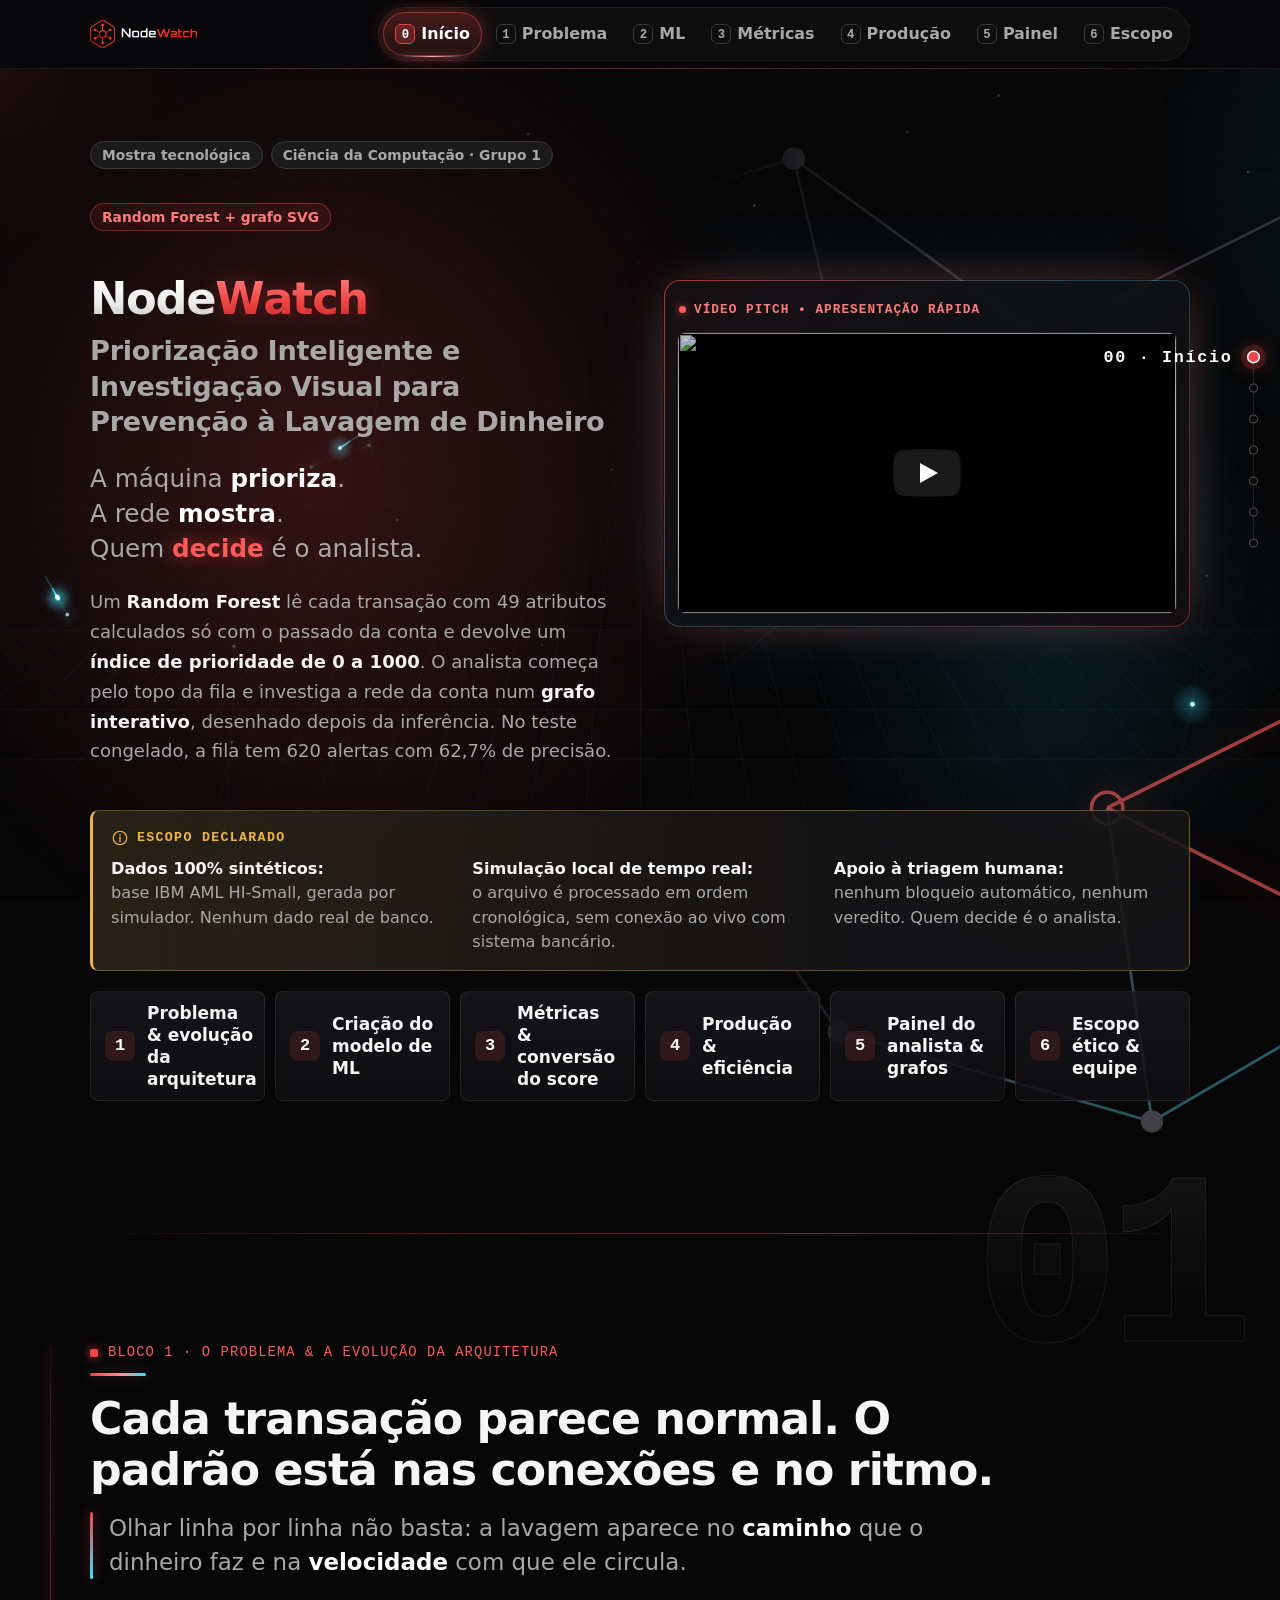
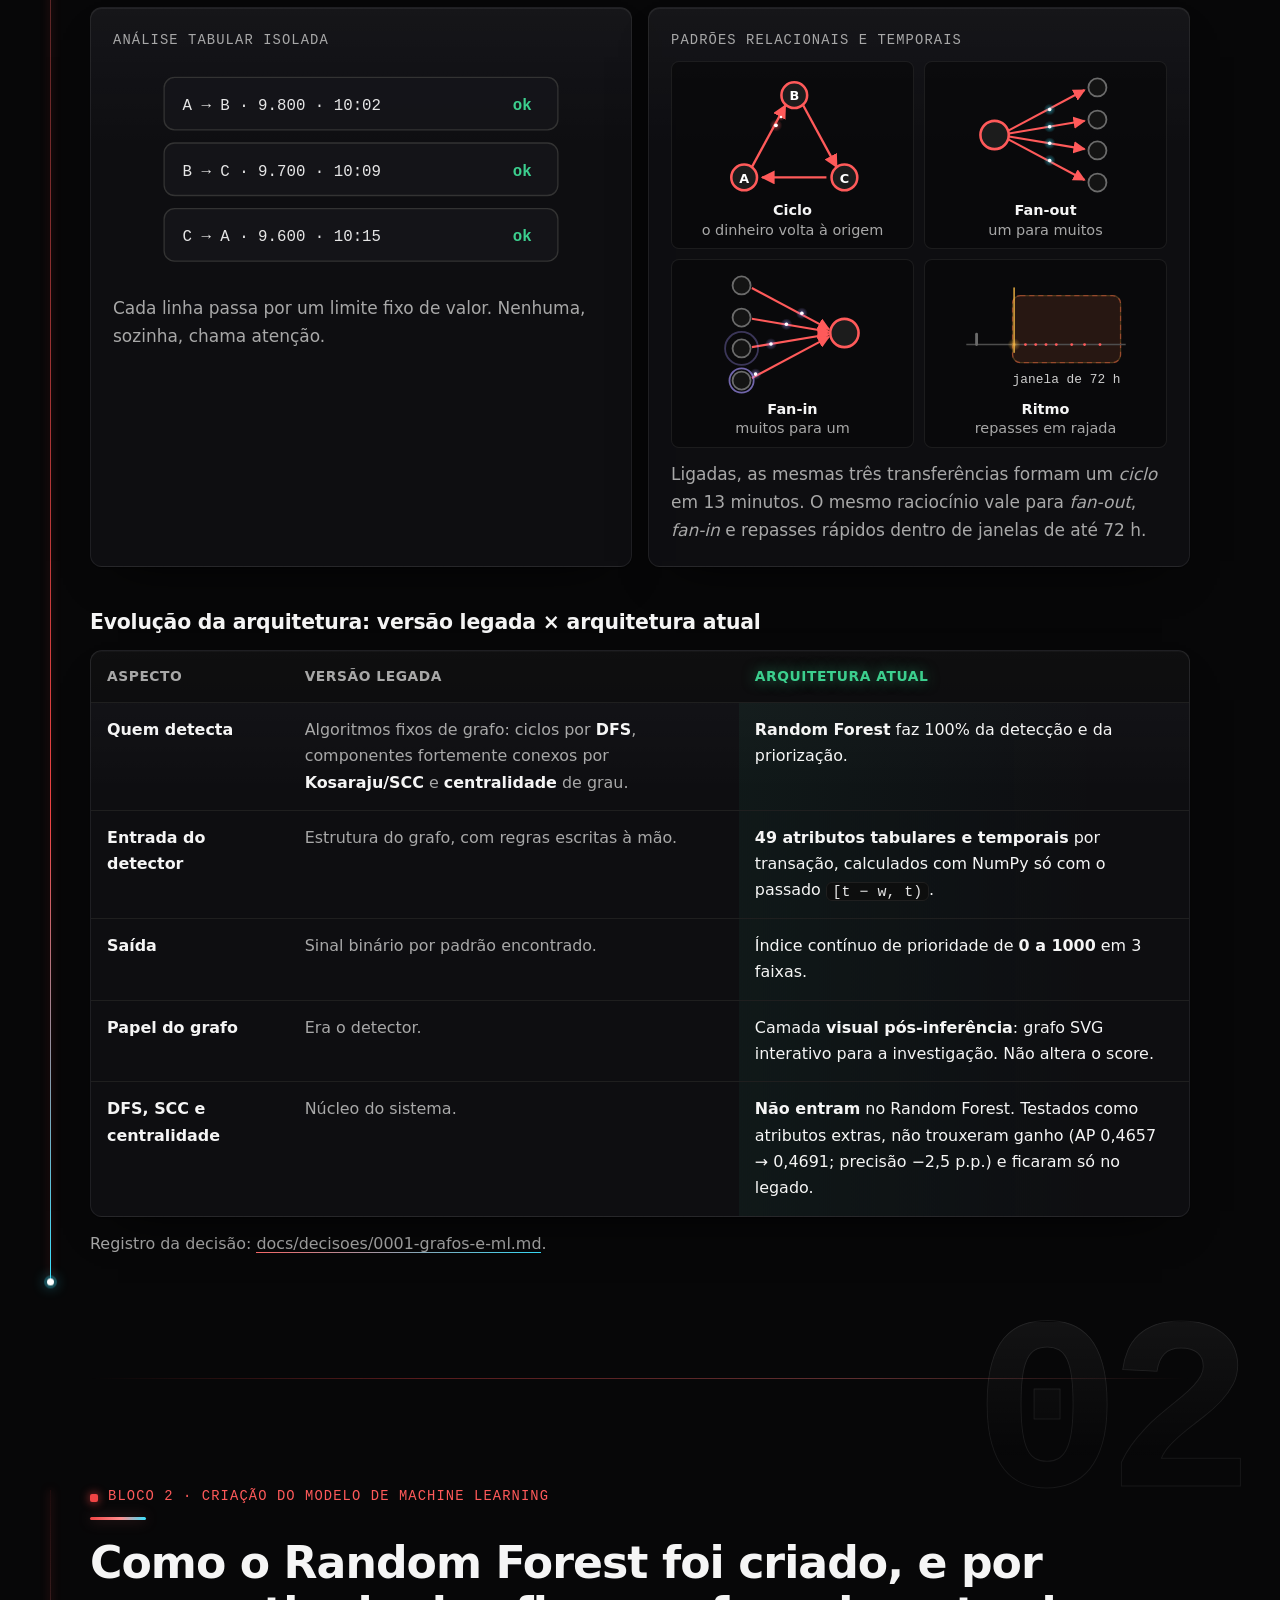
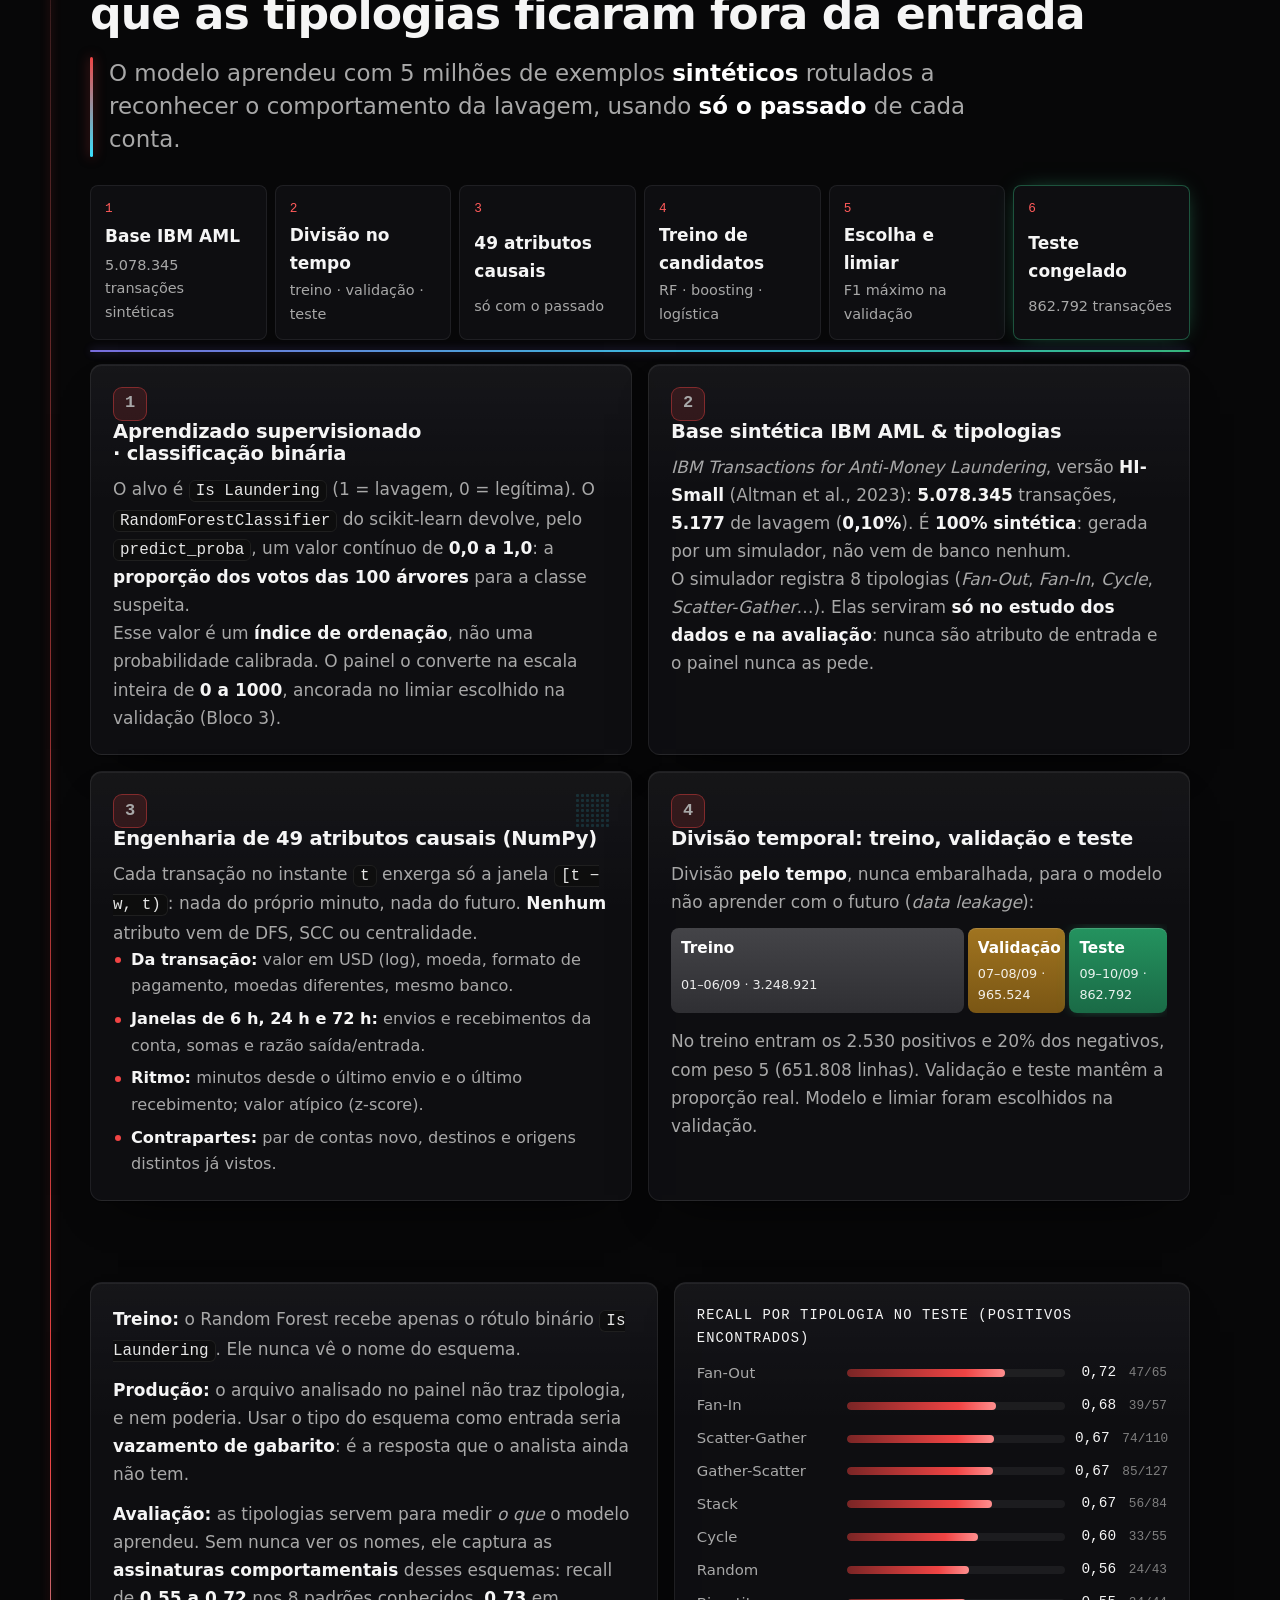
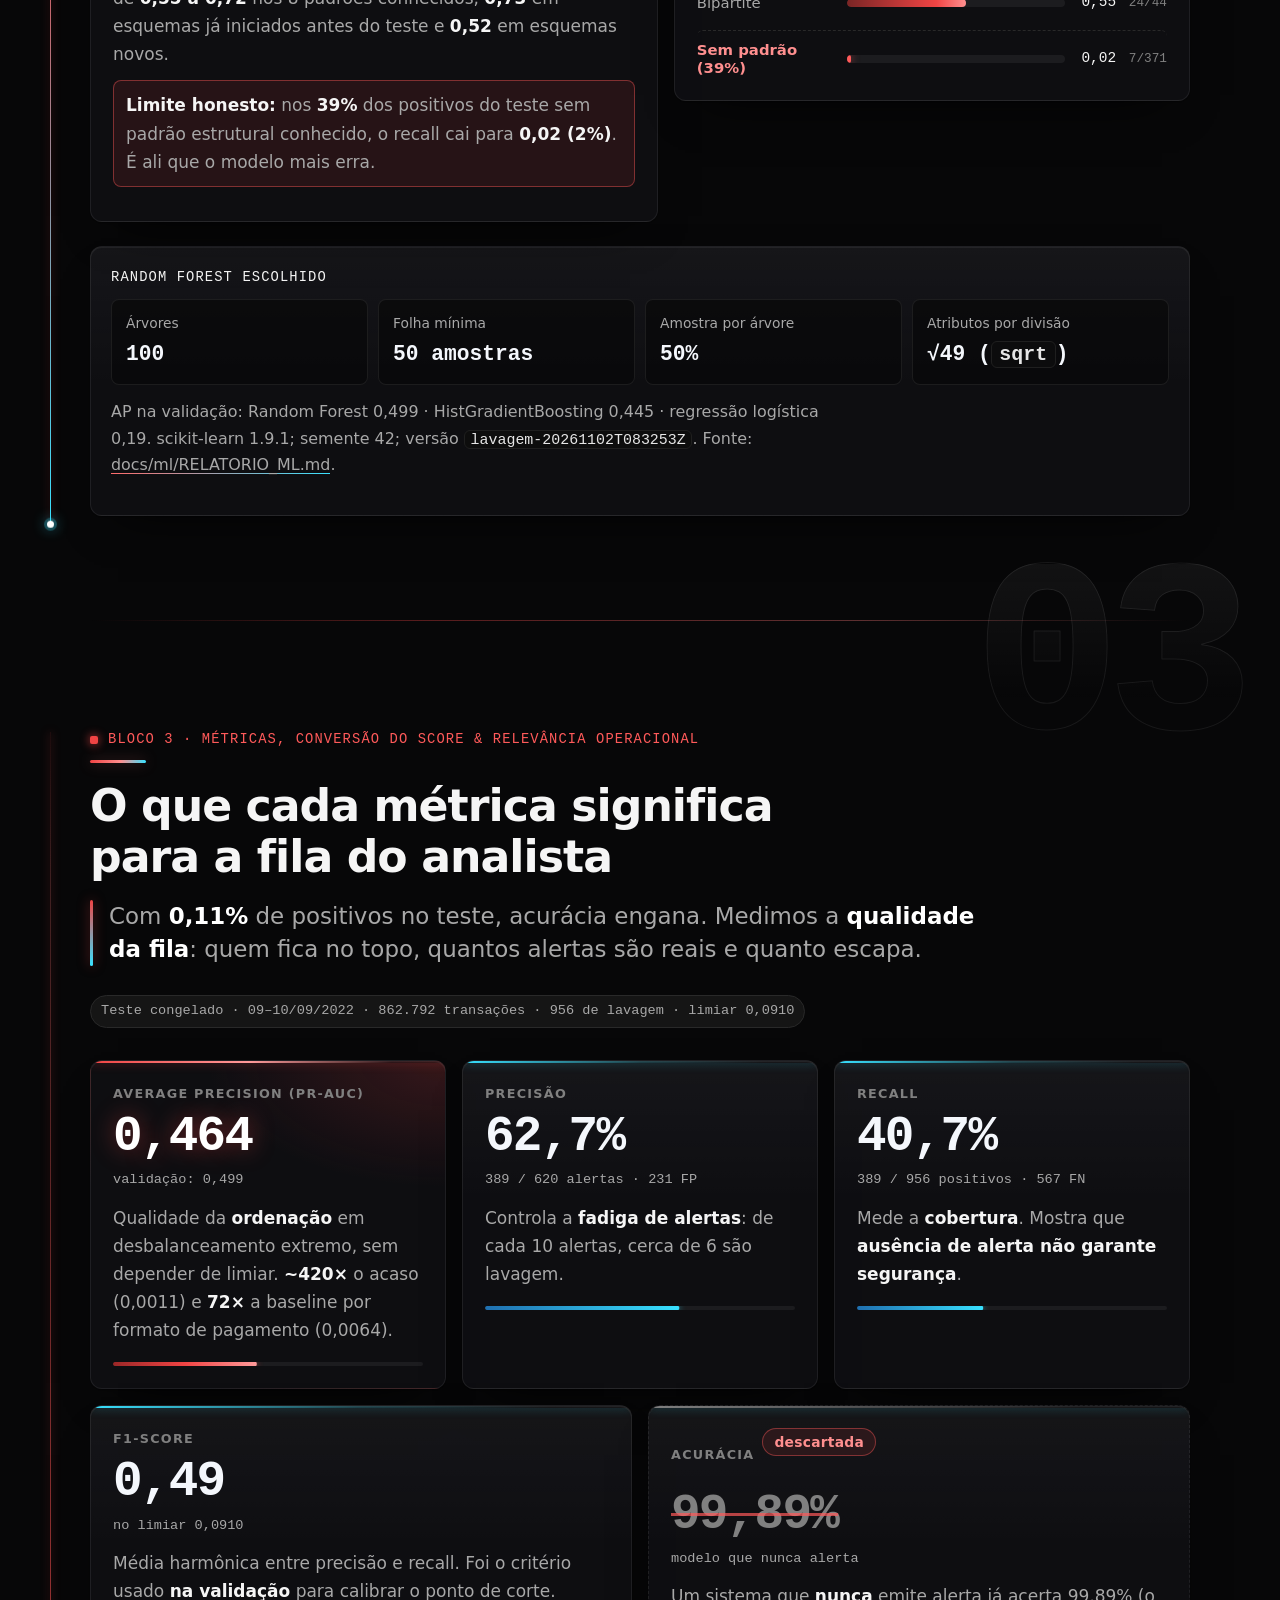
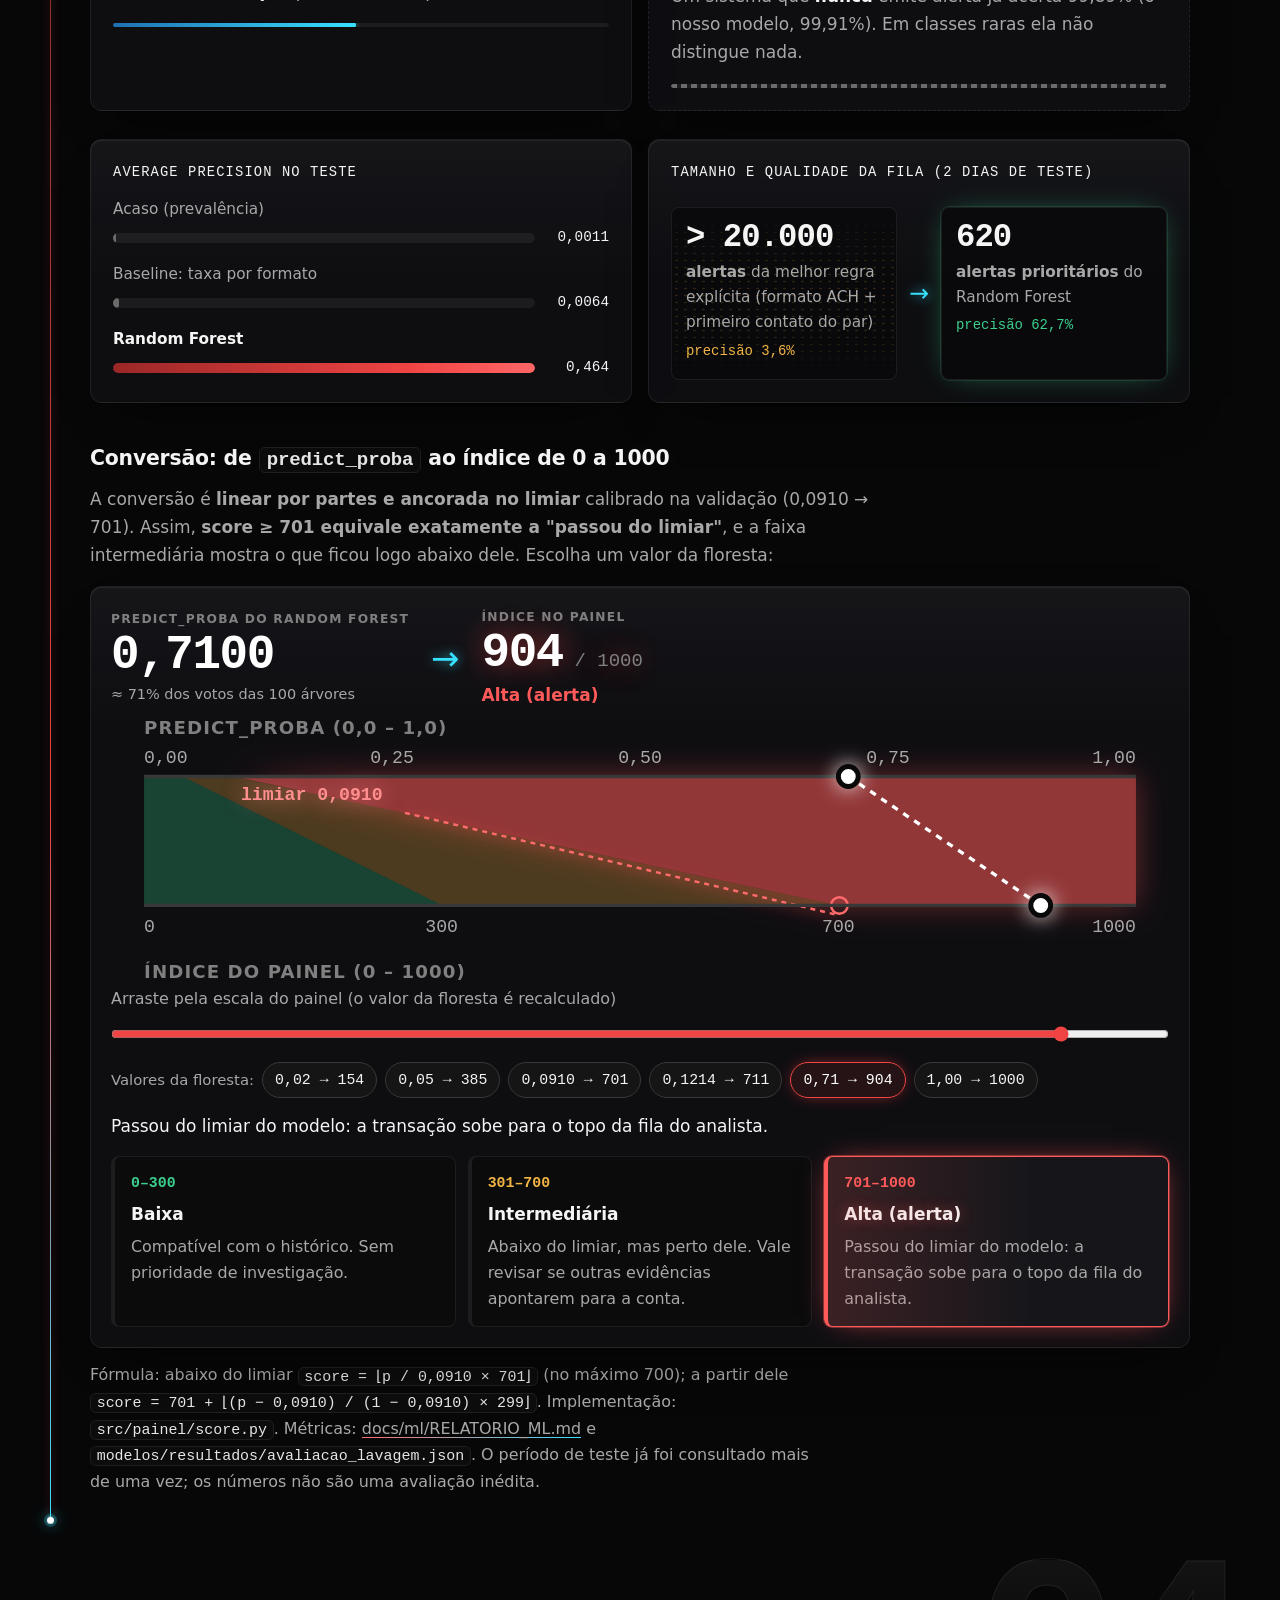
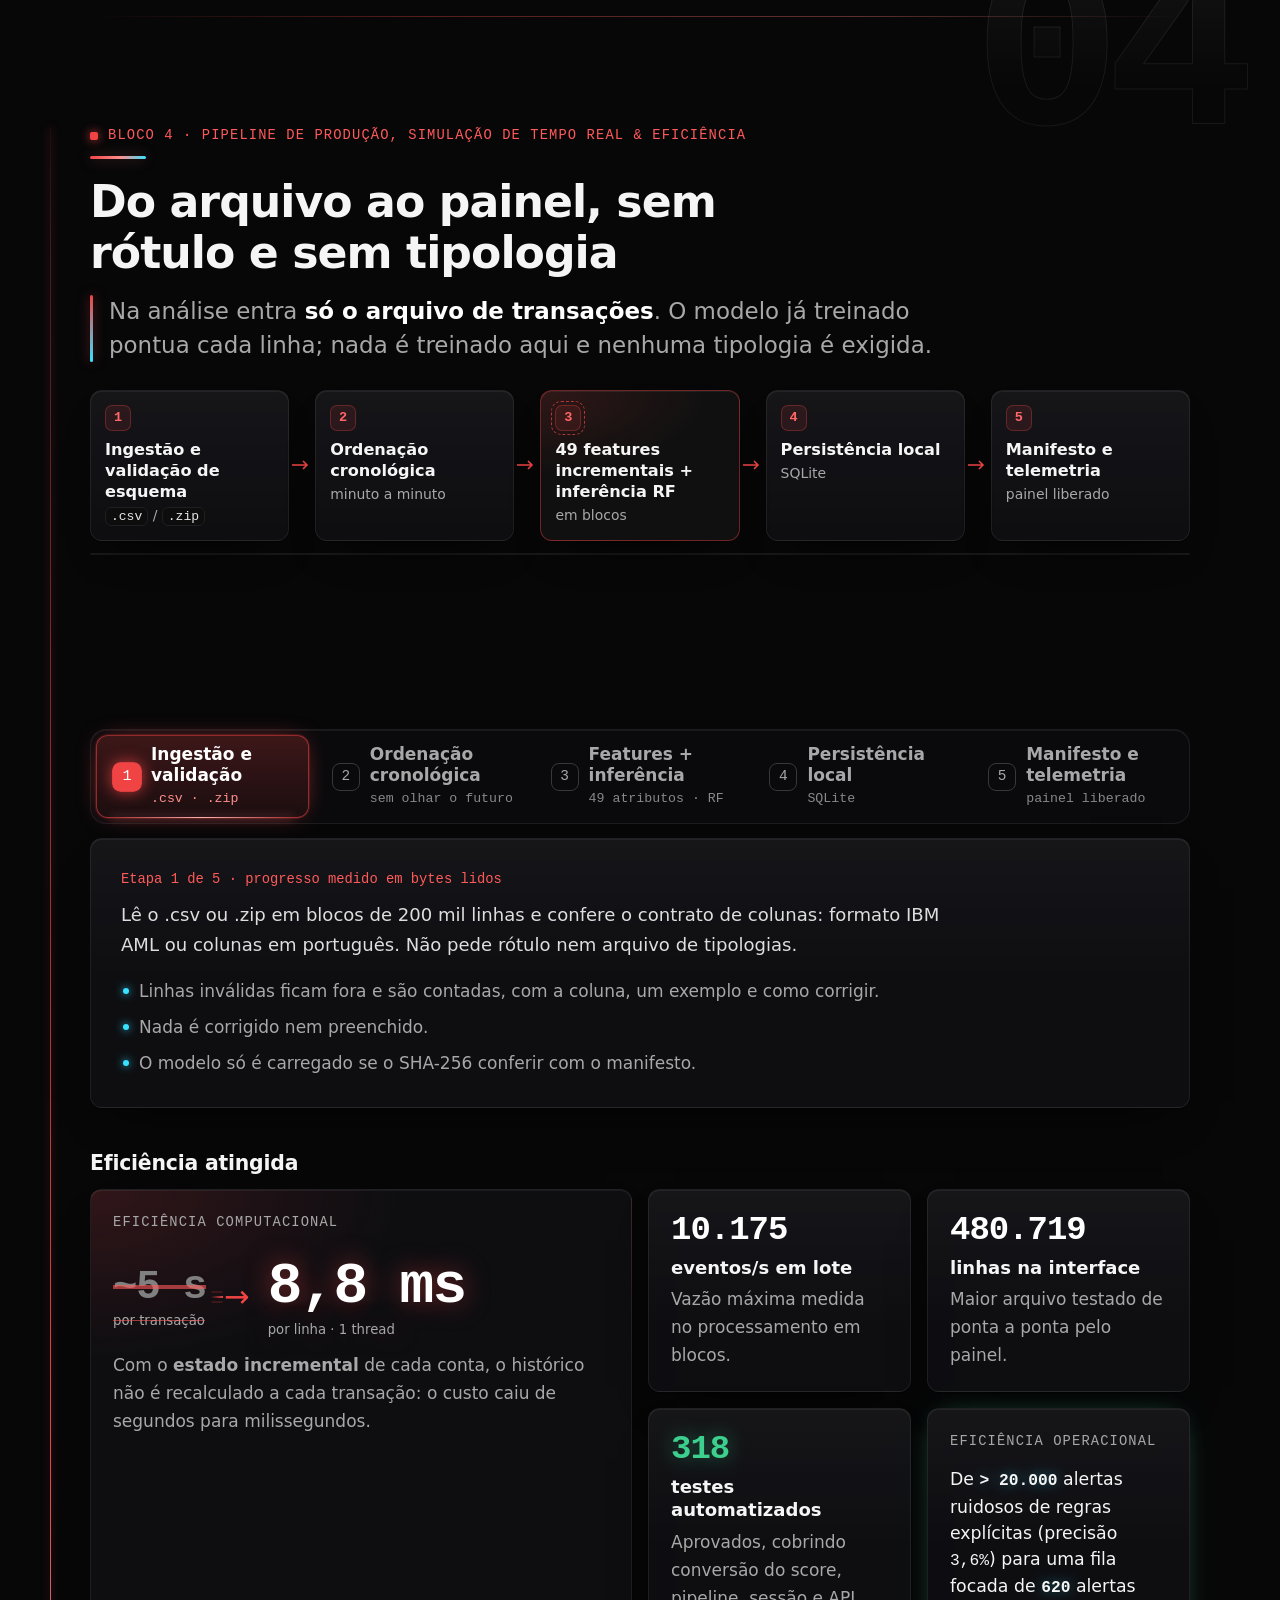
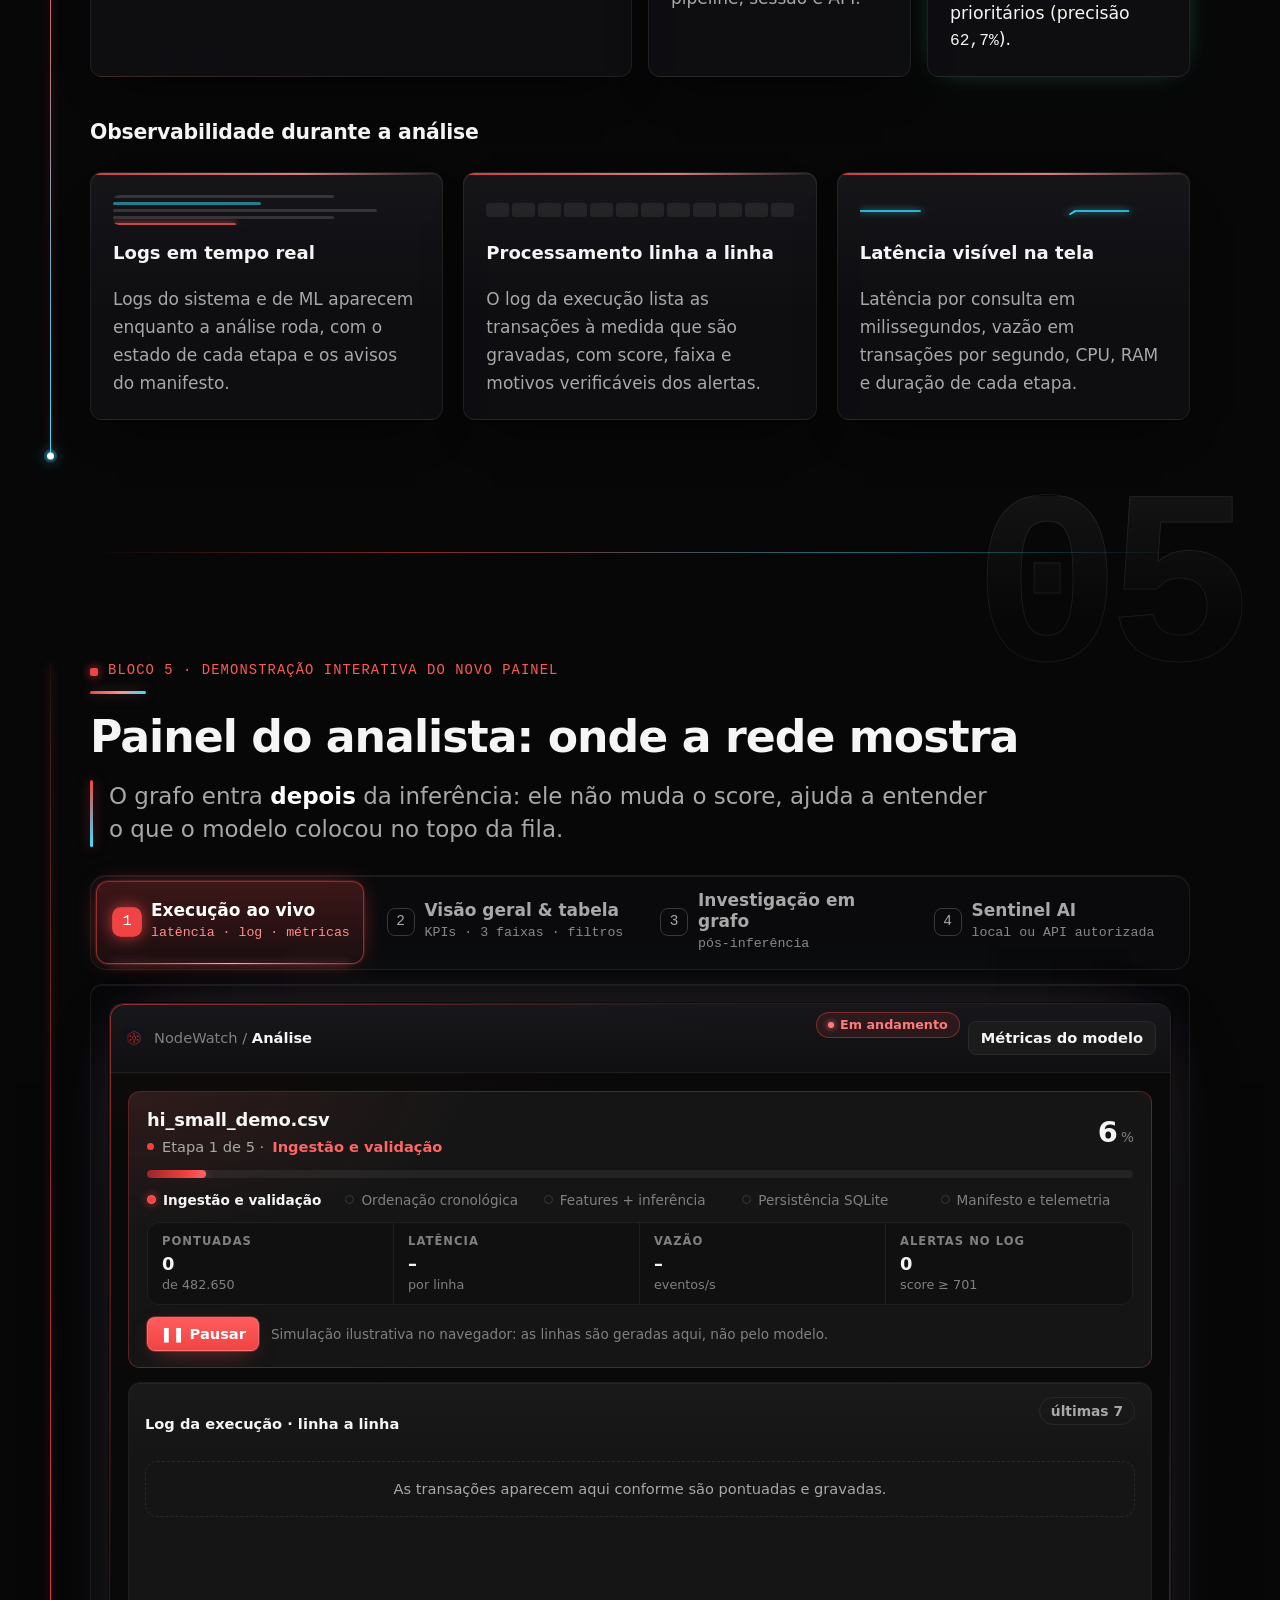
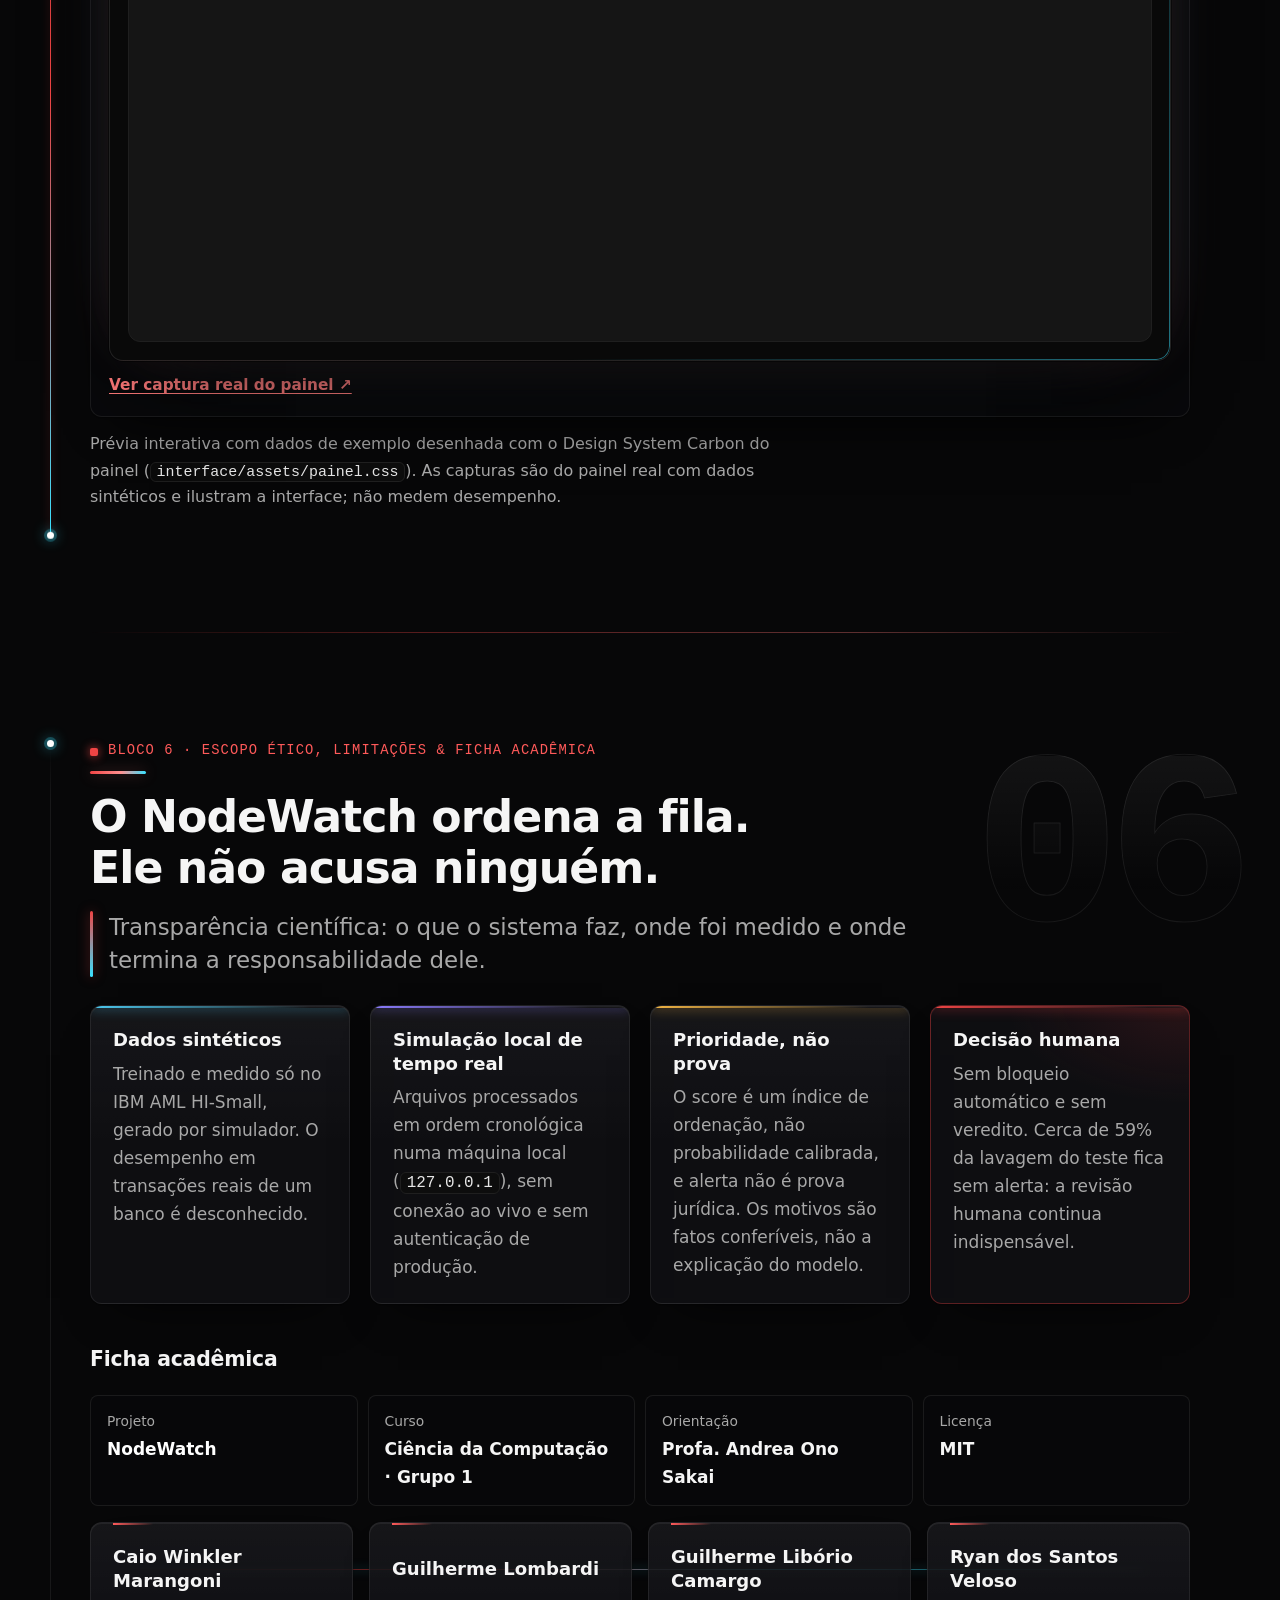
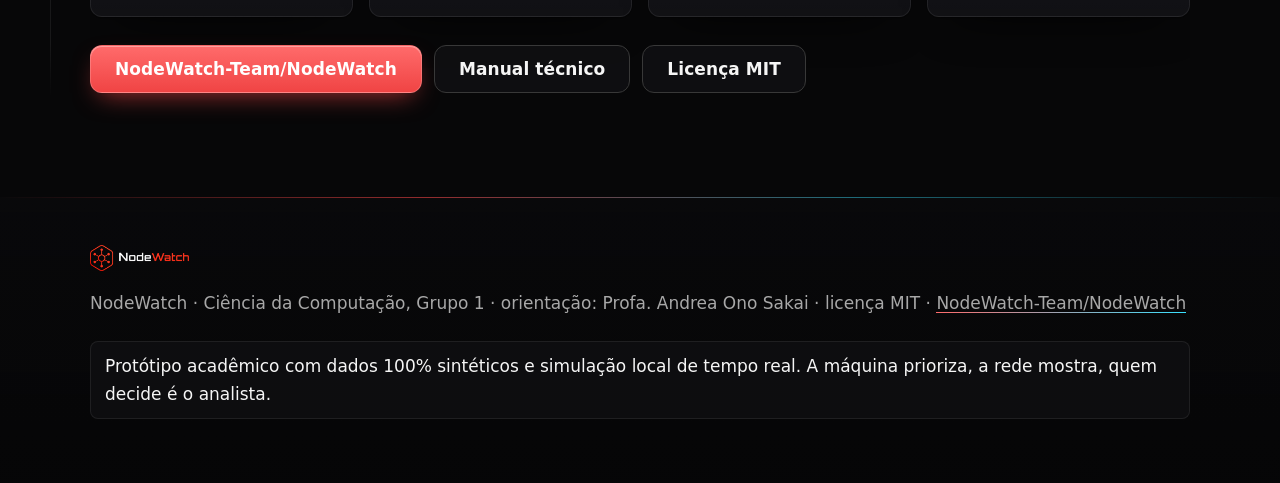
==== commit 54531874: "perf(site): fluidez no celular e carregamento mais leve, sem mudar o visual - Rede neural do fundo n" ====
--- a/index.html
+++ b/index.html
@@ -19,15 +19,36 @@
 
   <link rel="icon" href="./site-assets/img/favicon.ico" sizes="16x16 32x32 48x48">
   <link rel="apple-touch-icon" href="./site-assets/img/apple-touch-icon.png">
-  <link rel="stylesheet" href="./site-assets/css/site.css?v=20261118a">
+  <link rel="stylesheet" href="./site-assets/css/site.css?v=20261119a">
   <!-- Camada visual e de movimento ("The Living Intelligence Network"): vivo.css + vivo.js. Sem eles, o site continua igual. -->
-  <link rel="stylesheet" href="./site-assets/css/vivo.css?v=20261118a">
+  <link rel="stylesheet" href="./site-assets/css/vivo.css?v=20261119a">
   <script>document.documentElement.classList.add("js");if(!(window.matchMedia&&window.matchMedia("(prefers-reduced-motion: reduce)").matches))document.documentElement.classList.add("nv-intro");</script>
-  <script src="./site-assets/js/vivo.js?v=20261118a" defer></script>
-  <script src="./site-assets/vendor/react-18.3.1.production.min.js" defer></script>
-  <script src="./site-assets/vendor/react-dom-18.3.1.production.min.js" defer></script>
-  <script src="./site-assets/js/site.js?v=20261118a" defer></script>
-  <script src="./site-assets/js/artigo.js?v=20261118a" defer></script>
+  <script src="./site-assets/js/vivo.js?v=20261119a" defer></script>
+  <script src="./site-assets/js/site.js?v=20261119a" defer></script>
+  <!-- As demonstrações em React (blocos 3, 4 e 5) ficam abaixo da dobra: React e artigo.js carregam fora do caminho crítico,
+       quando o navegador fica ocioso após o load ou quando o leitor se aproxima delas (o que vier primeiro).
+       Até lá, a versão estática de cada demonstração continua visível. -->
+  <script>
+    (function () {
+      var arquivos = ["./site-assets/vendor/react-18.3.1.production.min.js", "./site-assets/vendor/react-dom-18.3.1.production.min.js", "./site-assets/js/artigo.js?v=20261119a"];
+      var feito = false;
+      function carregar() {
+        if (feito) return;
+        feito = true;
+        arquivos.forEach(function (u) { var s = document.createElement("script"); s.src = u; s.async = false; document.head.appendChild(s); });
+      }
+      window.addEventListener("load", function () {
+        if (window.requestIdleCallback) requestIdleCallback(carregar, { timeout: 2000 }); else setTimeout(carregar, 300);
+      });
+      document.addEventListener("DOMContentLoaded", function () {
+        if (!("IntersectionObserver" in window)) return carregar();
+        var obs = new IntersectionObserver(function (es) {
+          for (var i = 0; i < es.length; i++) if (es[i].isIntersecting) { obs.disconnect(); carregar(); return; }
+        }, { rootMargin: "1200px 0px" });
+        ["conversao-score", "pipeline-interativo", "painel-demo"].forEach(function (id) { var el = document.getElementById(id); if (el) obs.observe(el); });
+      });
+    })();
+  </script>
 </head>
 <body>
   <a class="pular" href="#conteudo">Pular para o conteúdo</a>
@@ -100,13 +121,15 @@
               Vídeo pitch • Apresentação rápida
             </figcaption>
             <div class="video-quadro">
-              <iframe
-                src="https://www.youtube-nocookie.com/embed/1kg24a6yc10?rel=0"
-                title="Vídeo pitch do NodeWatch"
-                loading="lazy"
-                allow="accelerometer; autoplay; clipboard-write; encrypted-media; gyroscope; picture-in-picture"
-                referrerpolicy="strict-origin-when-cross-origin"
-                allowfullscreen></iframe>
+              <!-- Capa leve do vídeo: o player do YouTube (~1 MB) só carrega no clique; sem JavaScript, o link abre o vídeo no YouTube. -->
+              <a class="video-capa" href="https://www.youtube.com/watch?v=1kg24a6yc10" target="_blank" rel="noopener" aria-label="Reproduzir o vídeo pitch do NodeWatch"
+                 data-embed="https://www.youtube-nocookie.com/embed/1kg24a6yc10?rel=0" data-titulo="Vídeo pitch do NodeWatch">
+                <picture>
+                  <source type="image/webp" srcset="https://i.ytimg.com/vi_webp/1kg24a6yc10/sddefault.webp 640w, https://i.ytimg.com/vi_webp/1kg24a6yc10/maxresdefault.webp 1280w" sizes="(min-width: 960px) 540px, 100vw">
+                  <img src="https://i.ytimg.com/vi/1kg24a6yc10/hqdefault.jpg" alt="" width="1280" height="720" decoding="async" fetchpriority="low">
+                </picture>
+                <span class="video-play" aria-hidden="true"><svg viewBox="0 0 68 48" width="68" height="48"><path d="M66.5 7.7a8.5 8.5 0 0 0-6-6C55.3.3 34 .3 34 .3s-21.3 0-26.5 1.4a8.5 8.5 0 0 0-6 6C.1 12.9.1 24 .1 24s0 11.1 1.4 16.3a8.5 8.5 0 0 0 6 6C12.7 47.7 34 47.7 34 47.7s21.3 0 26.5-1.4a8.5 8.5 0 0 0 6-6C67.9 35.1 67.9 24 67.9 24s0-11.1-1.4-16.3z"/><path d="M45 24 27 14v20z" fill="#fff"/></svg></span>
+              </a>
             </div>
           </figure>
         </div>
--- a/site-assets/css/site.css
+++ b/site-assets/css/site.css
@@ -563,6 +563,31 @@
   height: auto;
   border: 0;
 }
+/* Capa do vídeo (o player só carrega no clique): mesmo 16:9, botão no padrão do YouTube em vermelho da marca. */
+.video-capa {
+  position: relative;
+  display: block;
+  aspect-ratio: 16 / 9;
+  overflow: hidden;
+  background: #000;
+  cursor: pointer;
+}
+.video-capa img { width: 100%; height: 100%; object-fit: cover; transition: transform 0.6s cubic-bezier(0.16, 1, 0.3, 1), filter 0.3s; }
+.video-capa::after { content: ""; position: absolute; inset: 0; background: linear-gradient(180deg, rgba(0, 0, 0, 0.25), transparent 30%, transparent 70%, rgba(0, 0, 0, 0.35)); pointer-events: none; }
+.video-play {
+  position: absolute;
+  left: 50%;
+  top: 50%;
+  z-index: 1;
+  transform: translate(-50%, -50%);
+  line-height: 0;
+  transition: transform 0.3s cubic-bezier(0.34, 1.56, 0.64, 1);
+}
+.video-play svg path:first-child { fill: rgba(33, 33, 33, 0.8); transition: fill 0.2s; }
+.video-capa:hover .video-play svg path:first-child, .video-capa:focus-visible .video-play svg path:first-child { fill: var(--azul); }
+.video-capa:hover .video-play { transform: translate(-50%, -50%) scale(1.08); }
+.video-capa:hover img { transform: scale(1.03); filter: brightness(1.08); }
+.video-capa:focus-visible { outline-offset: -4px; }
 
 .nota {
   display: flex;
@@ -1679,6 +1704,13 @@
 .estatistica dd { margin: 0; font: 650 1.05rem/1.35 var(--titulo); font-variant-numeric: tabular-nums; }
 .estatistica dd small { display: block; font: 400 0.75rem/1.4 var(--sans); color: var(--texto-fraco); }
 .log-lista { list-style: none; margin: 0; padding: 0; display: grid; gap: 4px; }
+/* O log da simulação ganha linhas a cada 420 ms: a altura final (medida por largura) fica reservada desde o início,
+   para o resto da página não ser empurrado enquanto o leitor está nela (CLS). */
+.log-bloco { min-height: 655px; }
+@media (min-width: 412px) { .log-bloco { min-height: 610px; } }
+@media (min-width: 641px) { .log-bloco { min-height: 415px; } }
+@media (min-width: 768px) { .log-bloco { min-height: 440px; } }
+@media (min-width: 1200px) { .log-bloco { min-height: 560px; } }
 .log-linha {
   display: grid; grid-template-columns: 84px 70px minmax(0, 1fr) auto auto; gap: 4px 12px; align-items: center;
   padding: 7px 10px; border: 1px solid var(--borda); border-radius: var(--raio-p); background: rgba(255, 255, 255, 0.015); font-size: 0.82rem;
--- a/site-assets/css/vivo.css
+++ b/site-assets/css/vivo.css
@@ -39,19 +39,23 @@
   --nv-aresta: rgba(255, 255, 255, 0.075);
   --nv-aresta-forte: rgba(255, 255, 255, 0.14);
   --nv-brilho-topo: inset 0 1px 0 rgba(255, 255, 255, 0.06);
+}
+
+/* Humor de cada bloco: o ambiente muda de temperatura ao longo da leitura.
+   As variáveis vivem só em .nv-ambiente: mudá-las no :root obrigava o navegador a recalcular o estilo
+   de todos os elementos da página a cada quadro da transição. */
+.nv-ambiente {
   --nv-h1: rgba(240, 68, 68, 0.2);
   --nv-h2: rgba(56, 225, 255, 0.1);
   --nv-h3: rgba(139, 124, 255, 0.08);
-  transition: --nv-h1 1.8s var(--nv-io), --nv-h2 1.8s var(--nv-io), --nv-h3 1.8s var(--nv-io);
-}
-
-/* Humor de cada bloco: o ambiente muda de temperatura ao longo da leitura. */
-:root[data-nv-secao="problema"] { --nv-h1: rgba(240, 68, 68, 0.24); --nv-h2: rgba(255, 122, 89, 0.08); --nv-h3: rgba(139, 124, 255, 0.07); }
-:root[data-nv-secao="modelo"]   { --nv-h1: rgba(139, 124, 255, 0.17); --nv-h2: rgba(56, 225, 255, 0.11); --nv-h3: rgba(240, 68, 68, 0.1); }
-:root[data-nv-secao="metricas"] { --nv-h1: rgba(56, 225, 255, 0.14); --nv-h2: rgba(61, 123, 255, 0.12); --nv-h3: rgba(240, 68, 68, 0.11); }
-:root[data-nv-secao="producao"] { --nv-h1: rgba(56, 225, 255, 0.15); --nv-h2: rgba(240, 68, 68, 0.12); --nv-h3: rgba(61, 123, 255, 0.1); }
-:root[data-nv-secao="painel"]   { --nv-h1: rgba(240, 68, 68, 0.22); --nv-h2: rgba(56, 225, 255, 0.12); --nv-h3: rgba(139, 124, 255, 0.08); }
-:root[data-nv-secao="escopo"]   { --nv-h1: rgba(60, 207, 170, 0.12); --nv-h2: rgba(56, 225, 255, 0.1); --nv-h3: rgba(240, 68, 68, 0.09); }
+  transition: --nv-h1 1.4s var(--nv-io), --nv-h2 1.4s var(--nv-io), --nv-h3 1.4s var(--nv-io);
+}
+.nv-ambiente[data-nv-secao="problema"] { --nv-h1: rgba(240, 68, 68, 0.24); --nv-h2: rgba(255, 122, 89, 0.08); --nv-h3: rgba(139, 124, 255, 0.07); }
+.nv-ambiente[data-nv-secao="modelo"]   { --nv-h1: rgba(139, 124, 255, 0.17); --nv-h2: rgba(56, 225, 255, 0.11); --nv-h3: rgba(240, 68, 68, 0.1); }
+.nv-ambiente[data-nv-secao="metricas"] { --nv-h1: rgba(56, 225, 255, 0.14); --nv-h2: rgba(61, 123, 255, 0.12); --nv-h3: rgba(240, 68, 68, 0.11); }
+.nv-ambiente[data-nv-secao="producao"] { --nv-h1: rgba(56, 225, 255, 0.15); --nv-h2: rgba(240, 68, 68, 0.12); --nv-h3: rgba(61, 123, 255, 0.1); }
+.nv-ambiente[data-nv-secao="painel"]   { --nv-h1: rgba(240, 68, 68, 0.22); --nv-h2: rgba(56, 225, 255, 0.12); --nv-h3: rgba(139, 124, 255, 0.08); }
+.nv-ambiente[data-nv-secao="escopo"]   { --nv-h1: rgba(60, 207, 170, 0.12); --nv-h2: rgba(56, 225, 255, 0.1); --nv-h3: rgba(240, 68, 68, 0.09); }
 
 /* O fundo passa para as camadas do ambiente; o html mantém o preto carbono. */
 html { background: #070708; }
@@ -346,7 +350,7 @@
 .heroi-textura > g:nth-of-type(2) circle:nth-child(4n) { animation-duration: 7.5s; }
 @keyframes nv-cintila {
   0%, 70%, 100% { fill: #4a4a52; transform: none; }
-  78% { fill: var(--nv-ciano); transform: scale(1.5); filter: drop-shadow(0 0 4px var(--nv-ciano)); }
+  78% { fill: var(--nv-ciano); transform: scale(1.5); }
 }
 .nv-intro .heroi-textura { animation: nv-textura-entra 1.6s 0.15s var(--nv-out) both; }
 .nv-intro .heroi-textura > g:first-child path { stroke-dasharray: 1; animation: nv-desenha 2.6s 0.3s var(--nv-io) both; }
@@ -418,7 +422,7 @@
 .nv-anima .nv-marca-titulo { animation: nv-varredura 9s 1.5s var(--nv-io) infinite; }
 @keyframes nv-varredura { 0% { --nv-varre: -40%; } 16%, 100% { --nv-varre: 140%; } }
 
-.nv-intro .heroi .h1-sub { animation: nv-mascara-lado 1.1s 1s var(--nv-out) both; }
+.nv-intro .heroi .h1-sub { animation: nv-mascara-lado 0.9s 0.6s var(--nv-out) both; }
 @keyframes nv-mascara-lado {
   from { clip-path: inset(0 100% 0 0); transform: translateX(-12px); opacity: 0.4; }
   to { clip-path: inset(0 0 0 0); transform: none; opacity: 1; }
@@ -590,18 +594,9 @@
   background: linear-gradient(180deg, rgba(255, 255, 255, 0.05), transparent 70%);
   -webkit-background-clip: text;
   background-clip: text;
-  translate: 0 calc(var(--nv-p, 0) * -90px);
   pointer-events: none;
   user-select: none;
   will-change: translate;
-}
-.nv-numero-secao::after {
-  content: attr(data-n);
-  position: absolute;
-  inset: 0;
-  -webkit-text-stroke: 1px rgba(240, 68, 68, 0.35);
-  -webkit-mask-image: linear-gradient(180deg, transparent calc(var(--nv-p2, 0) * 100% - 12%), #000 calc(var(--nv-p2, 0) * 100%), transparent calc(var(--nv-p2, 0) * 100% + 12%));
-  mask-image: linear-gradient(180deg, transparent calc(var(--nv-p2, 0) * 100% - 12%), #000 calc(var(--nv-p2, 0) * 100%), transparent calc(var(--nv-p2, 0) * 100% + 12%));
 }
 @media (max-width: 767px) { .nv-numero-secao { top: 18px; -webkit-text-stroke-color: rgba(255, 255, 255, 0.05); } }
 
@@ -622,14 +617,16 @@
   position: absolute;
   inset: 0;
   transform-origin: 50% 0;
-  transform: scaleY(var(--nv-p2, 0));
+  transform: scaleY(0);
+  will-change: transform;
   background: linear-gradient(180deg, rgba(240, 68, 68, 0.1), var(--nv-vermelho) 70%, var(--nv-ciano));
   box-shadow: 0 0 8px rgba(240, 68, 68, 0.6);
 }
 .nv-circuito b {
   position: absolute;
   left: -3px;
-  top: calc(var(--nv-p2, 0) * 100%);
+  top: 0;
+  will-change: transform;
   width: 7px;
   height: 7px;
   margin-top: -3.5px;
@@ -736,16 +733,26 @@
   padding: 1px;
   border-radius: inherit;
   pointer-events: none;
-  background: conic-gradient(from var(--nv-ang), transparent 0deg, transparent 250deg, var(--nv-orbita-cor, rgba(240, 68, 68, 0.9)) 320deg, #fff 345deg, transparent 360deg);
+  overflow: hidden;
   -webkit-mask: linear-gradient(#000 0 0) content-box, linear-gradient(#000 0 0);
   -webkit-mask-composite: xor;
   mask: linear-gradient(#000 0 0) content-box exclude, linear-gradient(#000 0 0);
   opacity: 0.85;
 }
-.nv-anima .nv-orbita { animation: nv-orbita 6s linear infinite; }
+.nv-orbita::before {
+  content: "";
+  position: absolute;
+  left: 50%;
+  top: 50%;
+  width: 150vmax;
+  width: max(150%, 900px);
+  aspect-ratio: 1;
+  translate: -50% -50%;
+  background: conic-gradient(transparent 0deg, transparent 250deg, var(--nv-orbita-cor, rgba(240, 68, 68, 0.9)) 320deg, #fff 345deg, transparent 360deg);
+}
+.nv-anima .nv-orbita::before { animation: nv-orbita 6s linear infinite; will-change: transform; }
 .video-card .nv-orbita { --nv-orbita-cor: rgba(56, 225, 255, 0.9); padding: 1.5px; }
-@keyframes nv-orbita { to { --nv-ang: 360deg; } }
-.nv-pausado .nv-orbita, .nv-pausado.nv-orbita { animation-play-state: paused; }
+@keyframes nv-orbita { to { transform: rotate(360deg); } }
 
 /* Fora da tela, as animações contínuas da seção ficam em pausa. */
 .secao.nv-fora *, .secao.nv-fora *::before, .secao.nv-fora *::after { animation-play-state: paused !important; }
@@ -895,11 +902,19 @@
   height: 2px;
   background: rgba(255, 255, 255, 0.06);
 }
-.nv-anima .fluxo-criacao.nv-visto li { animation: nv-etapa-ml 5.4s var(--nv-io) infinite; animation-delay: calc(var(--nv-i, 0) * 0.6s + 1s); }
-@keyframes nv-etapa-ml {
-  0%, 18%, 100% { box-shadow: none; }
-  7% { border-color: rgba(139, 124, 255, 0.65); box-shadow: 0 0 0 1px rgba(139, 124, 255, 0.2), 0 0 26px -8px rgba(139, 124, 255, 0.8); background-color: rgba(139, 124, 255, 0.07); }
-}
+.fluxo-criacao li::after {
+  content: "";
+  position: absolute;
+  inset: -1px;
+  border-radius: inherit;
+  border: 1px solid rgba(139, 124, 255, 0.65);
+  background: rgba(139, 124, 255, 0.07);
+  box-shadow: 0 0 26px -8px rgba(139, 124, 255, 0.8);
+  opacity: 0;
+  pointer-events: none;
+}
+.nv-anima .fluxo-criacao.nv-visto li::after { animation: nv-acende 5.4s var(--nv-io) infinite; animation-delay: calc(var(--nv-i, 0) * 0.6s + 1s); }
+@keyframes nv-acende { 0%, 18%, 100% { opacity: 0; } 7% { opacity: 1; } }
 .fluxo-criacao .fluxo-fim { box-shadow: 0 0 22px -10px rgba(60, 207, 142, 0.7); }
 .fluxo-criacao li::before { transition: color 0.3s, text-shadow 0.3s; }
 .fluxo-criacao li:hover::before { color: #fff; text-shadow: 0 0 10px var(--nv-vermelho); }
@@ -917,9 +932,9 @@
   gap: 2px;
   pointer-events: none;
 }
-.nv-matriz i { display: block; width: 3px; height: 3px; border-radius: 1px; background: rgba(255, 255, 255, 0.12); }
+.nv-matriz i { display: block; width: 3px; height: 3px; border-radius: 1px; background: var(--nv-ciano); opacity: 0.14; }
 .nv-anima .nv-visto .nv-matriz i, .nv-anima .pilar.nv-visto .nv-matriz i { animation: nv-celula 4s var(--nv-io) infinite; animation-delay: calc(var(--d) * 70ms); }
-@keyframes nv-celula { 0%, 30%, 100% { background: rgba(255, 255, 255, 0.12); box-shadow: none; } 10% { background: var(--nv-ciano); box-shadow: 0 0 6px var(--nv-ciano); } 18% { background: rgba(139, 124, 255, 0.8); } }
+@keyframes nv-celula { 0%, 30%, 100% { opacity: 0.14; transform: none; } 10% { opacity: 1; transform: scale(1.35); } 18% { opacity: 0.6; } }
 
 /* Divisão temporal: os três períodos crescem na ordem do tempo. */
 .divisao { position: relative; }
@@ -931,20 +946,20 @@
 .div-treino { background: linear-gradient(180deg, #444448, #2f2f33); }
 .div-val { background: linear-gradient(180deg, #a07420, #7a5614); box-shadow: inset 0 1px 0 rgba(255, 255, 255, 0.12); }
 .div-teste { background: linear-gradient(180deg, #24935f, #1a6a46); box-shadow: inset 0 1px 0 rgba(255, 255, 255, 0.15), 0 0 16px -6px rgba(60, 207, 142, 0.7); }
+.divisao { overflow: hidden; padding-top: 4px; padding-bottom: 4px; margin-top: 8px; margin-bottom: 10px; }
 .divisao::after {
   content: "";
   position: absolute;
-  top: -4px;
-  bottom: -4px;
+  top: 0;
+  bottom: 0;
   left: 0;
-  width: 2px;
-  background: #fff;
-  box-shadow: 0 0 10px var(--nv-ciano), 0 0 2px #fff;
+  width: 100%;
+  background: linear-gradient(90deg, transparent calc(100% - 14px), rgba(56, 225, 255, 0.35) calc(100% - 6px), #fff calc(100% - 2px), #fff);
   opacity: 0;
   pointer-events: none;
 }
 .nv-anima .pilar.nv-visto .divisao::after { animation: nv-tempo 6s 1.6s linear infinite; }
-@keyframes nv-tempo { 0% { left: 0; opacity: 0; } 4% { opacity: 1; } 92% { opacity: 1; } 100% { left: calc(100% - 2px); opacity: 0; } }
+@keyframes nv-tempo { 0% { transform: translateX(-100%); opacity: 0; } 4% { opacity: 1; } 92% { opacity: 1; } 100% { transform: translateX(0); opacity: 0; } }
 
 /* Recall por tipologia: barras crescem em cascata e o ponto fraco pisca em alerta. */
 .br-trilho i, .ap-trilho i { transform-origin: 0 50%; transition: transform 1.3s var(--nv-out); transition-delay: calc(var(--nv-i, 0) * 80ms + 250ms); }
@@ -1124,14 +1139,30 @@
 }
 .nv-anima .fluxograma.nv-visto::after { animation: nv-barramento 5s linear infinite; }
 @keyframes nv-barramento { 0% { transform: translateX(-90px); opacity: 0; } 4% { opacity: 1; } 96% { opacity: 1; } 100% { transform: translateX(calc(var(--nv-larg, 1100px))); opacity: 0; } }
-.nv-anima .fluxograma.nv-visto li { animation: nv-etapa-pipe 5s linear infinite; animation-delay: calc(var(--nv-i, 0) * 1s); }
-@keyframes nv-etapa-pipe {
-  0%, 22%, 100% { box-shadow: var(--nv-brilho-topo), 0 22px 48px -28px rgba(0, 0, 0, 0.95); }
-  9% { border-color: rgba(56, 225, 255, 0.6); box-shadow: var(--nv-brilho-topo), 0 0 0 1px rgba(56, 225, 255, 0.2), 0 0 30px -8px rgba(56, 225, 255, 0.7); }
-}
-.fx-num { position: relative; transition: background-color 0.3s, box-shadow 0.3s, color 0.3s; }
-.nv-anima .fluxograma.nv-visto li .fx-num { animation: nv-fx-num 5s linear infinite; animation-delay: calc(var(--nv-i, 0) * 1s); }
-@keyframes nv-fx-num { 0%, 22%, 100% { box-shadow: none; } 9% { background: rgba(56, 225, 255, 0.25); color: #fff; box-shadow: 0 0 14px rgba(56, 225, 255, 0.8); } }
+.fluxograma li::before {
+  content: "";
+  position: absolute;
+  inset: -1px;
+  border-radius: inherit;
+  border: 1px solid rgba(56, 225, 255, 0.6);
+  box-shadow: 0 0 0 1px rgba(56, 225, 255, 0.2), 0 0 30px -8px rgba(56, 225, 255, 0.7);
+  opacity: 0;
+  pointer-events: none;
+}
+.nv-anima .fluxograma.nv-visto li::before { animation: nv-acende-pipe 5s linear infinite; animation-delay: calc(var(--nv-i, 0) * 1s); }
+@keyframes nv-acende-pipe { 0%, 22%, 100% { opacity: 0; } 9% { opacity: 1; } }
+.fx-num { position: relative; isolation: isolate; transition: background-color 0.3s, box-shadow 0.3s, color 0.3s; }
+.fx-num::before { z-index: -1; }
+.fx-num::before {
+  content: "";
+  position: absolute;
+  inset: -1px;
+  border-radius: inherit;
+  background: rgba(56, 225, 255, 0.25);
+  box-shadow: 0 0 14px rgba(56, 225, 255, 0.8);
+  opacity: 0;
+}
+.nv-anima .fluxograma.nv-visto li .fx-num::before { animation: nv-acende-pipe 5s linear infinite; animation-delay: calc(var(--nv-i, 0) * 1s); }
 .fx-nucleo { --nv-orbita-cor: rgba(56, 225, 255, 0.95); }
 .fx-nucleo .fx-num::after {
   content: "";
@@ -1155,14 +1186,13 @@
   top: 0;
   bottom: 0;
   left: 0;
-  width: 1px;
-  background: var(--info);
-  box-shadow: 0 0 12px var(--info), 0 0 30px rgba(76, 201, 240, 0.5);
+  width: 100%;
+  background: linear-gradient(90deg, transparent calc(100% - 40px), rgba(76, 201, 240, 0.18) calc(100% - 12px), var(--info) calc(100% - 1px), var(--info));
   opacity: 0;
   pointer-events: none;
 }
 .nv-anima .aviso-simulacao.nv-visto::after { animation: nv-tempo-real 7s 0.8s linear infinite; }
-@keyframes nv-tempo-real { 0% { left: 0; opacity: 0; } 5% { opacity: 0.9; } 90% { opacity: 0.9; } 100% { left: 100%; opacity: 0; } }
+@keyframes nv-tempo-real { 0% { transform: translateX(-100%); opacity: 0; } 5% { opacity: 0.9; } 90% { opacity: 0.9; } 100% { transform: translateX(0); opacity: 0; } }
 
 .efic-salto { --nv-orbita-cor: rgba(255, 110, 110, 0.95); background: radial-gradient(440px 240px at 0% 0%, rgba(240, 68, 68, 0.16), transparent 70%), var(--nv-vidro); }
 .salto-de { transition: text-decoration-color 0.8s 0.3s, opacity 0.8s; }
@@ -1202,9 +1232,10 @@
 .nv-anima .nv-visto .nv-picto-log span, .nv-anima [data-nv].nv-visto .nv-picto-log span { animation: nv-rola-log 3.2s linear infinite; }
 @keyframes nv-rola-log { to { transform: translateY(-50%); } }
 .nv-picto-linhas { display: grid; grid-template-columns: repeat(12, 1fr); gap: 3px; align-items: center; }
-.nv-picto-linhas i { height: 14px; border-radius: 3px; background: rgba(255, 255, 255, 0.07); }
-.nv-anima [data-nv].nv-visto .nv-picto-linhas i { animation: nv-linha-processa 2.4s linear infinite; animation-delay: calc(var(--d) * 0.2s); }
-@keyframes nv-linha-processa { 0%, 16%, 100% { background: rgba(255, 255, 255, 0.07); box-shadow: none; } 4% { background: var(--nv-ciano); box-shadow: 0 0 8px var(--nv-ciano); } 9% { background: rgba(60, 207, 142, 0.6); } }
+.nv-picto-linhas i { height: 14px; border-radius: 3px; background: rgba(255, 255, 255, 0.07); position: relative; }
+.nv-picto-linhas i::after { content: ""; position: absolute; inset: 0; border-radius: inherit; background: var(--nv-ciano); box-shadow: 0 0 8px var(--nv-ciano); opacity: 0; }
+.nv-anima [data-nv].nv-visto .nv-picto-linhas i::after { animation: nv-linha-processa 2.4s linear infinite; animation-delay: calc(var(--d) * 0.2s); }
+@keyframes nv-linha-processa { 0%, 16%, 100% { opacity: 0; } 4% { opacity: 1; } 9% { opacity: 0.45; } }
 .nv-picto-pulso svg { display: block; width: 100%; height: 30px; overflow: visible; }
 .nv-picto-pulso path { fill: none; stroke: var(--nv-ciano); stroke-width: 1.6; stroke-linejoin: round; filter: drop-shadow(0 0 3px var(--nv-ciano)); stroke-dasharray: 0.25 0.75; }
 .nv-anima [data-nv].nv-visto .nv-picto-pulso path { animation: nv-ecg 2.2s linear infinite; }
@@ -1301,10 +1332,6 @@
 @keyframes nv-varredura-grafo { 0% { transform: translateY(-80px); } 60%, 100% { transform: translateY(520px); } }
 .grafo-controles { z-index: 3; }
 .grafo-zoom { z-index: 3; }
-.nv-anima .g-aresta.alerta:not(.apagada) .traco { animation: nv-aresta-alerta 2.6s var(--nv-io) infinite; }
-@keyframes nv-aresta-alerta { 50% { filter: drop-shadow(0 0 7px rgba(255, 90, 90, 0.95)); } }
-.nv-anima .g-no.alerta:not(.foco) .corpo { animation: nv-no-alerta 3.2s var(--nv-io) infinite; }
-@keyframes nv-no-alerta { 50% { filter: drop-shadow(0 0 12px rgba(255, 70, 70, 0.85)); } }
 .g-no .corpo { transition: stroke-width 0.2s, stroke 0.2s, filter 0.3s; }
 .g-no:hover .corpo { filter: drop-shadow(0 0 10px rgba(56, 225, 255, 0.6)); }
 .grafo-controles button { transition: background-color 0.2s, color 0.2s, box-shadow 0.2s; }
@@ -1388,18 +1415,17 @@
   content: "";
   position: absolute;
   z-index: -1;
-  left: 0;
+  left: 4%;
+  right: 4%;
   top: 50%;
-  width: 8px;
-  height: 8px;
-  margin-top: -4px;
-  border-radius: 50%;
-  background: #fff;
-  box-shadow: 0 0 12px var(--nv-ciano), 0 0 24px var(--nv-ciano);
+  height: 24px;
+  margin-top: -12px;
+  background: radial-gradient(circle at calc(100% - 12px) 50%, #fff 0 3px, rgba(56, 225, 255, 0.55) 5px, transparent 12px);
   opacity: 0;
 }
+.equipe { overflow-x: clip; }
 .nv-anima .equipe.nv-visto::after { animation: nv-equipe-pulso 5s 2s var(--nv-io) infinite; }
-@keyframes nv-equipe-pulso { 0% { left: 4%; opacity: 0; } 10% { opacity: 1; } 90% { opacity: 1; } 100% { left: 96%; opacity: 0; } }
+@keyframes nv-equipe-pulso { 0% { transform: translateX(-100%); opacity: 0; } 10% { opacity: 1; } 90% { opacity: 1; } 100% { transform: translateX(0); opacity: 0; } }
 @media (max-width: 899px) { .equipe::before, .equipe::after { display: none; } }
 .pessoa { transition: border-color 0.3s, box-shadow 0.4s; }
 .pessoa::before { transition: width 0.7s var(--nv-out), box-shadow 0.4s; }
@@ -1429,6 +1455,42 @@
   .nv-feixes i { width: 60vw; }
 }
 
+/* =========================================================
+   15 · Modo leve (toque, telas pequenas, aparelhos modestos)
+   Mesma identidade, sem os efeitos que mais pesam na GPU e na thread principal:
+   nada de grão com mistura em tela cheia, vidro desfocado, desfoque nas revelações
+   nem animações que repintam a cada quadro (sombras, filtros, preenchimentos SVG).
+   ========================================================= */
+
+.nv-leve .nv-ambiente { transition: none; }
+.nv-leve .nv-ambiente::after, .nv-leve .nv-foco, .nv-leve .nv-aurora .nv-a3, .nv-leve .nv-aurora .nv-a4 { display: none; }
+.nv-leve .nv-grade-plano { animation: none; }
+.nv-leve .nv-grade { -webkit-mask-image: linear-gradient(180deg, transparent, #000 55%, transparent); mask-image: linear-gradient(180deg, transparent, #000 55%, transparent); }
+.nv-leve .cabecalho, .nv-leve .cabecalho.nv-rolado { -webkit-backdrop-filter: none; backdrop-filter: none; background: rgba(8, 8, 10, 0.94); }
+.nv-leve .nv-orbita, .nv-leve .heroi-textura .nv-particula { display: none; }
+
+/* Revelações só com opacidade e deslocamento (o desfoque e a máscara repintam a cada quadro). */
+.nv-anima.nv-leve [data-nv]:not(.nv-visto) { filter: none; }
+.nv-anima.nv-leve [data-nv="titulo"] { -webkit-mask-image: none; mask-image: none; }
+.nv-leve.nv-intro .selos .selo, .nv-leve.nv-intro .heroi .resumo, .nv-leve.nv-intro .indice li { animation-name: nv-sobe-leve; }
+.nv-leve .nv-marca-titulo.nv-entrando .nv-letra { animation-name: nv-letra-leve; }
+.nv-leve.nv-intro .video-card { animation-name: nv-sobe-leve; }
+.nv-leve.nv-intro .heroi::before { animation-name: nv-clarao-leve; }
+@keyframes nv-sobe-leve { from { opacity: 0; transform: translateY(16px); } }
+@keyframes nv-letra-leve { from { opacity: 0; transform: translateY(0.5em) rotateX(-80deg); } }
+@keyframes nv-clarao-leve { from { opacity: 0; transform: scale(0.7); } }
+
+/* Animações contínuas de repintura: ficam no estado de repouso (o brilho estático continua). */
+.nv-leve .heroi-textura > g:nth-of-type(2) circle, .nv-leve .heroi-ciclo, .nv-leve .lema span:last-child strong,
+.nv-leve .video-ponto, .nv-leve .botao-primario, .nv-leve .secao .conteudo > h2.nv-feito::before, .nv-leve .d-ok,
+.nv-leve .br-sem .br-trilho i, .nv-leve .tipologias-limite, .nv-leve .fila-regras::after, .nv-leve .cr-ligacao,
+.nv-leve .rodape-logo, .nv-leve .nv-picto-pulso path, .nv-leve .nv-scan-tabela {
+  animation: none !important;
+}
+.nv-leve .nv-marca-titulo { animation-iteration-count: 1; }
+.nv-leve .nv-scan-tabela { display: none; }
+.nv-leve .nv-letra { transition: none; }
+
 @media (prefers-reduced-motion: reduce) {
   .nv-ambiente, .nv-ambiente * { animation: none !important; }
   .nv-letra { translate: none; transition: none; }
